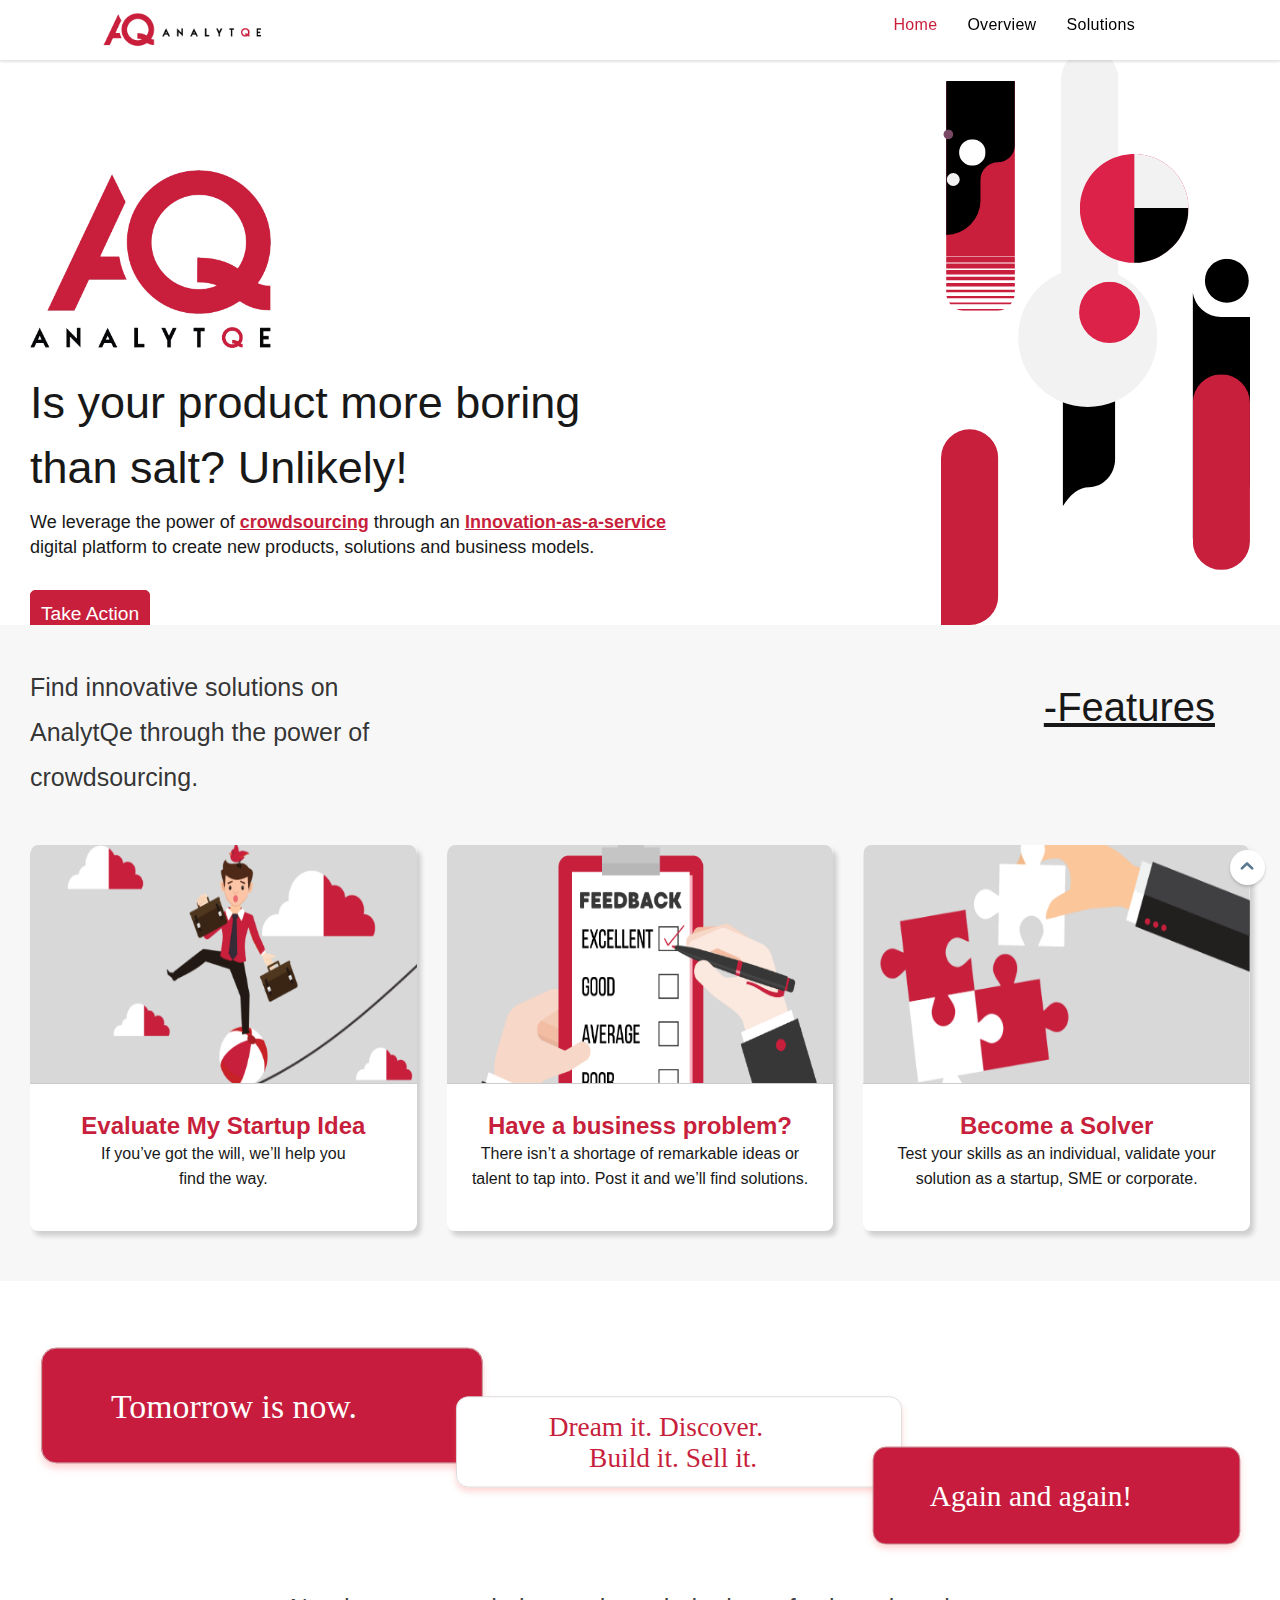
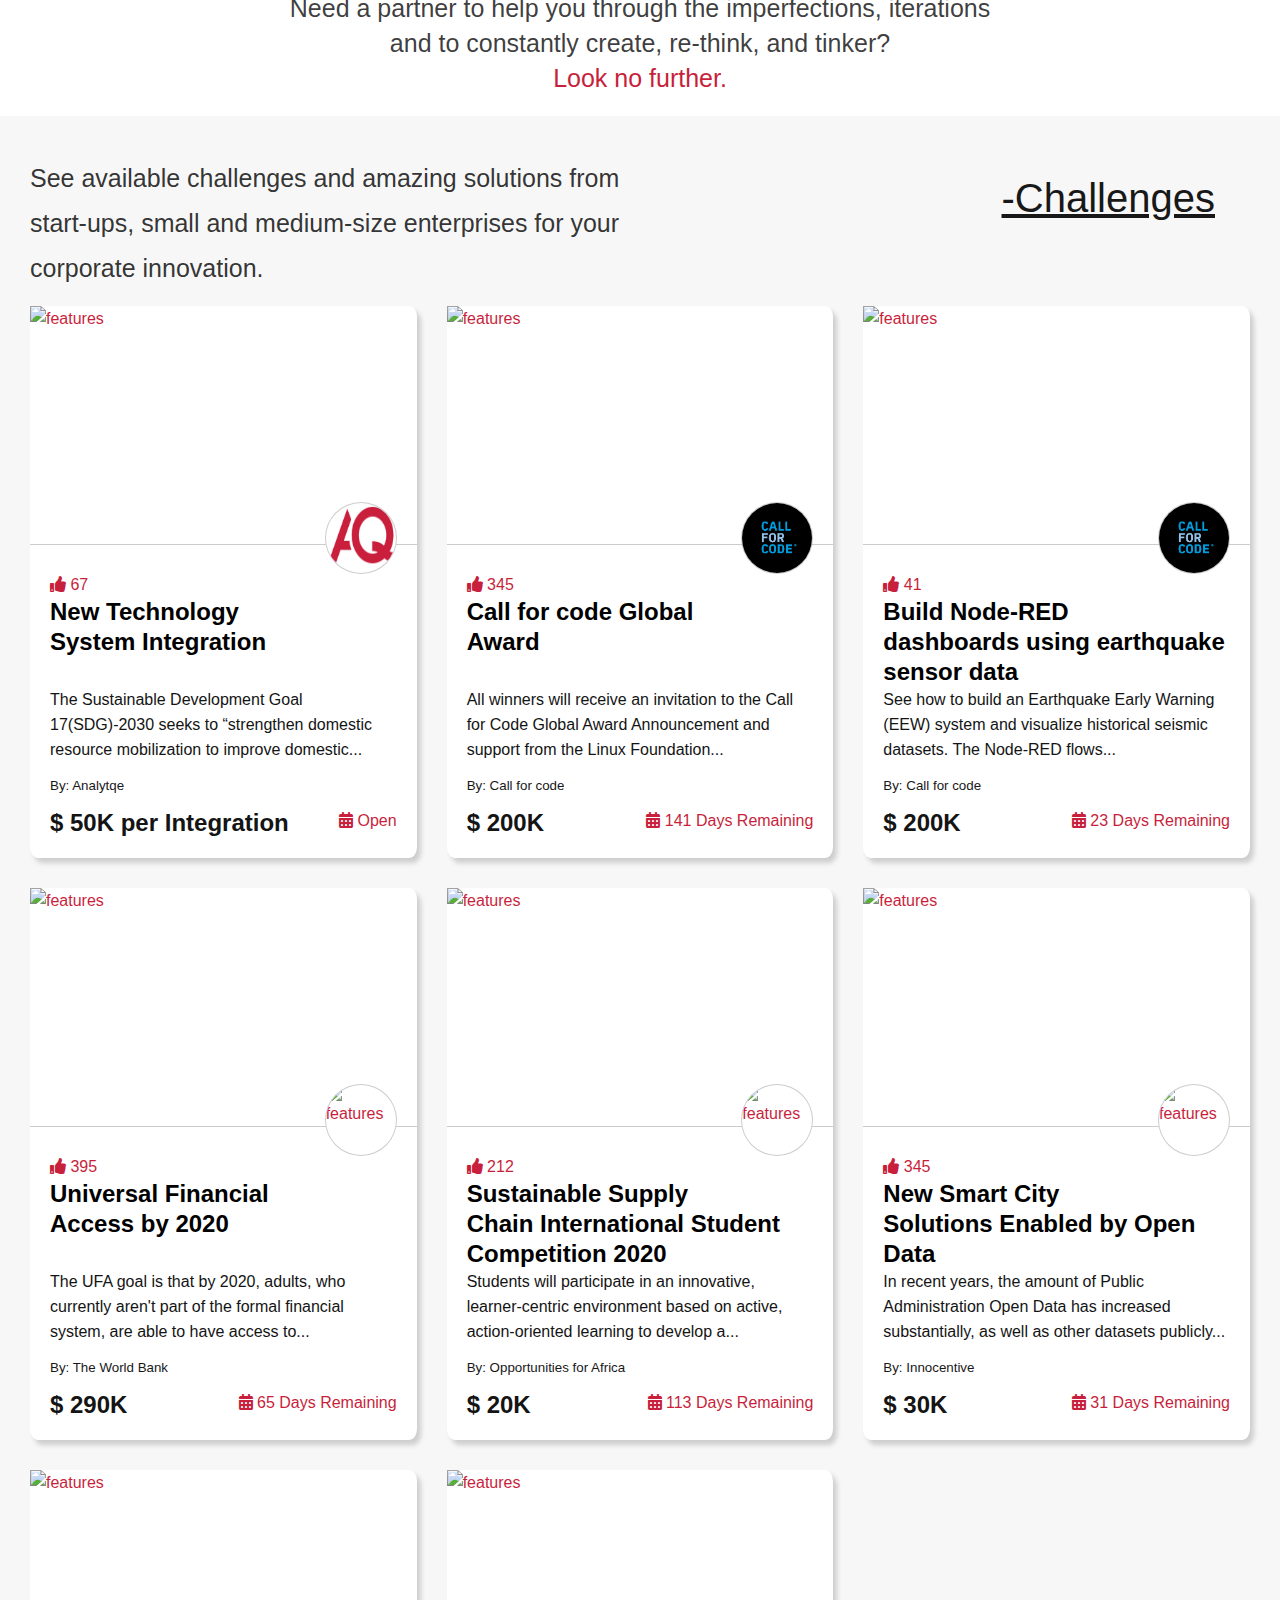
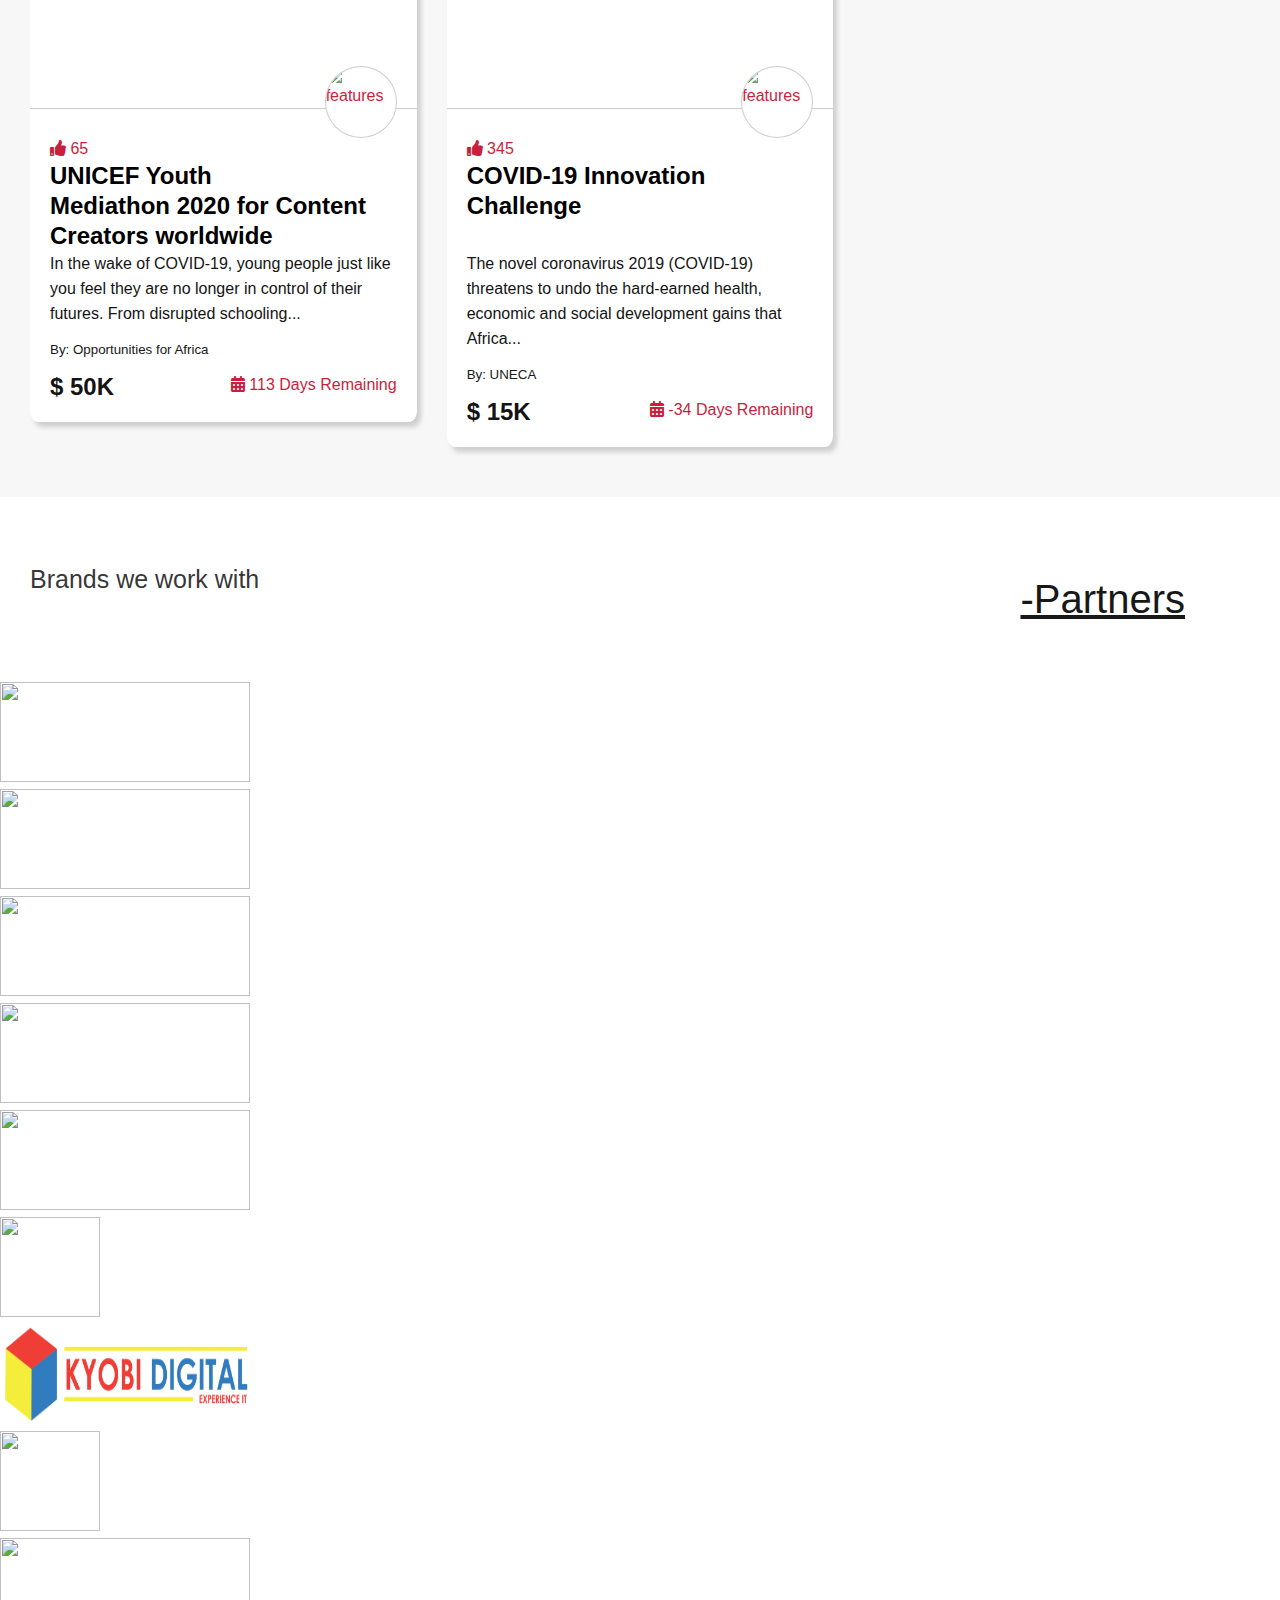
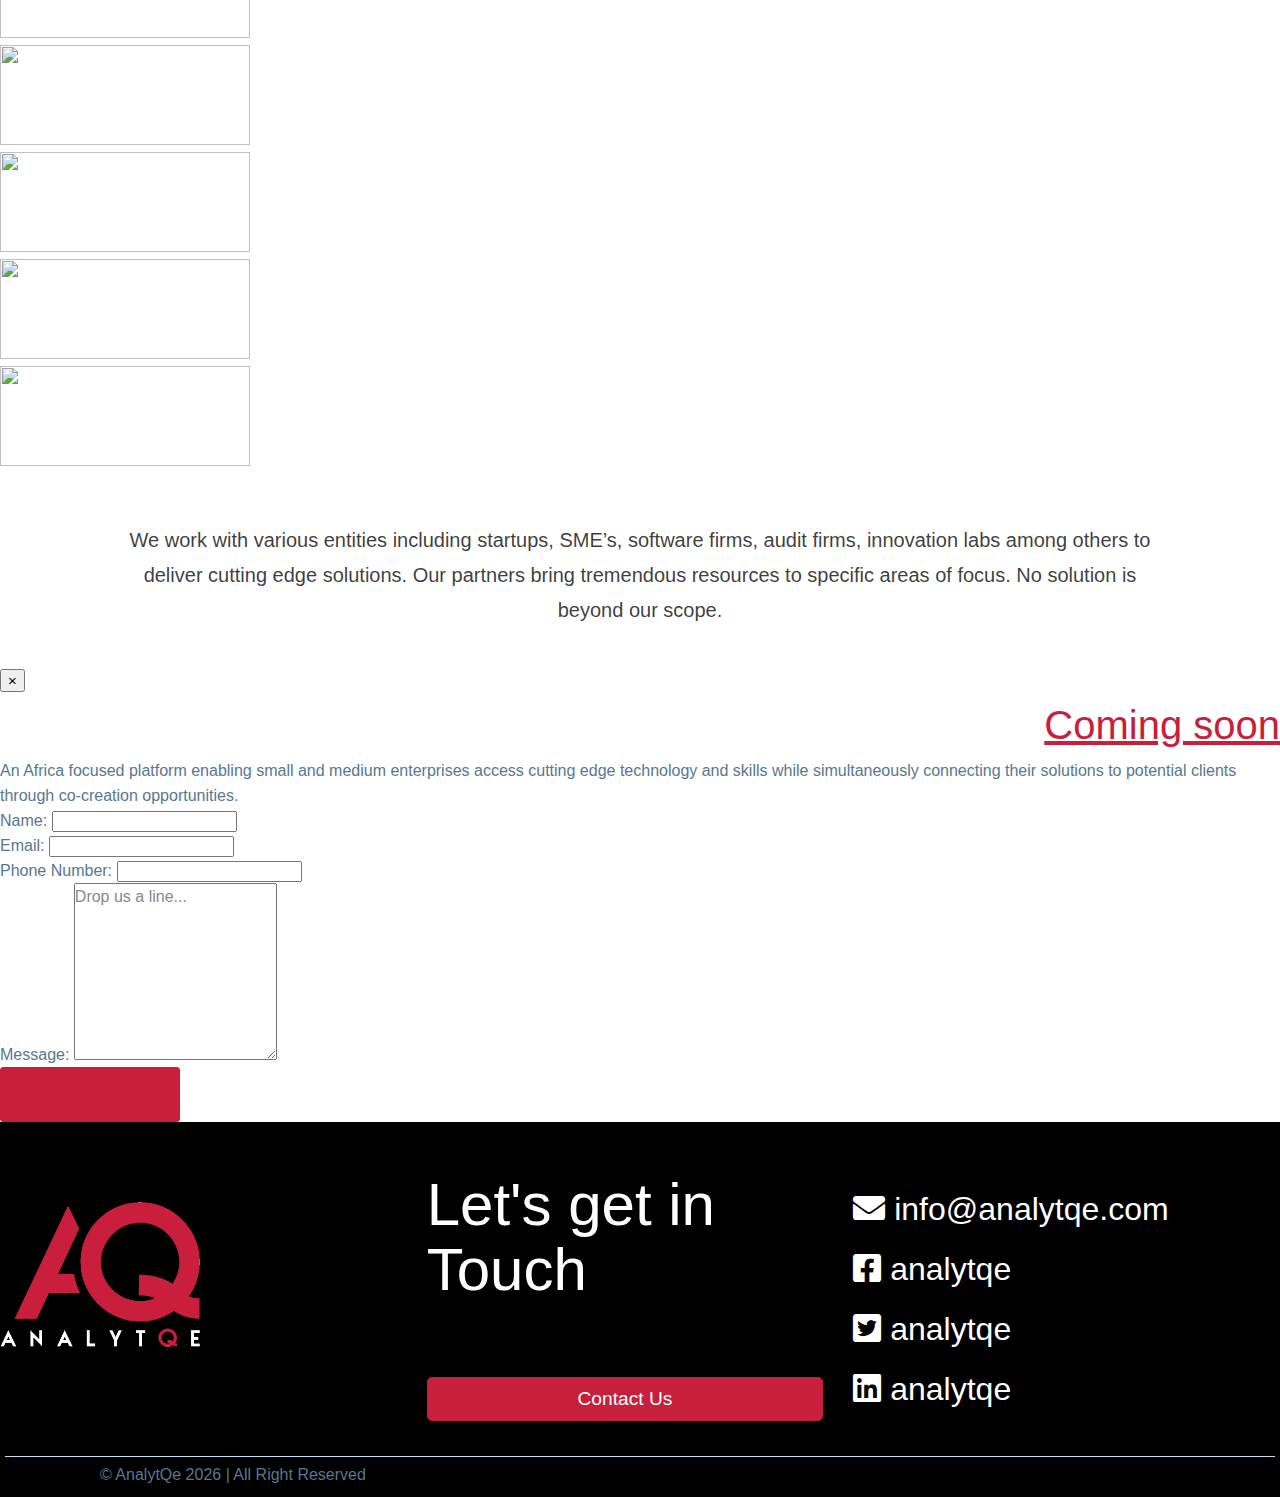
==== index.html @ 6dfc2f5f "1st fix" ====
﻿<!DOCTYPE html>
<html lang="en">


<head>
    <meta charset="utf-8">
    <meta http-equiv="X-UA-Compatible" content="IE=edge">
    <meta name="viewport" content="width=device-width, initial-scale=1">
    <meta name="description" content="Rush is a platform designed to enable you to build or enhance your business by automating tasks." />
    <meta name="keywords" content="rush app,field service softwares,free route optimization sofwares,inventory software for small business,field service management software for small business,service management software free download,dispatch software,field service management software for small business,task management software, kelv, mutiso, kelv mutiso, kelv ke"
    />
    <title>Rush Application Builder</title>
    <script src="assets/scripts/jquery.min.js"></script>
    <script src="assets/scripts/main.js"></script>
    <link rel="stylesheet" href="assets/css/bootstrap-grid.css">
    <link rel="stylesheet" href="assets/css/style.css">
    <link rel="stylesheet" href="assets/css/glide.css">
    <link rel="stylesheet" href="assets/css/magnific-popup.css">
    <link rel="stylesheet" href="assets/css/content-box.css">
    <link rel="stylesheet" href="assets/css/contact-form.css">
    <link rel="stylesheet" href="assets/css/media-box.css">
    <!-- <link href="assets/WebFont/font-css/LineIcons.css" rel="stylesheet"> -->
    <link rel="stylesheet" href="assets/css/all.min.css">
    <link rel="stylesheet" href="assets/css/animated.css">
    <link rel="stylesheet" href="skin.css">
    <link rel="stylesheet" href="assets/css/style2.css">

    <link rel="apple-touch-icon" sizes="180x180" href="assets/favicons/apple-touch-icon.png">
    <link rel="icon" type="image/png" sizes="32x32" href="assets/favicons/favicon-32x32.png">
    <link rel="icon" type="image/png" sizes="16x16" href="assets/favicons/favicon-16x16.png">
    <link rel="manifest" href="assets/favicons/site.webmanifest">
    <link rel="mask-icon" href="assets/favicons/safari-pinned-tab.svg" color="#381556">
    <link rel="shortcut icon" href="assets/favicons/favicon.ico">
    <meta name="msapplication-TileColor" content="#da532c">
    <meta name="msapplication-config" content="assets/favicons/browserconfig.xml">
    <meta name="theme-color" content="#ffffff">
</head>

<body>
    <!-- <div id="preloader"></div> -->


    <nav class="menu-classic menu-fixed menu-one-page align-right light " data-menu-anima="fade-bottom" data-scroll-detect="true" style="background-color: white;">
        <div class="container">
            <div class="menu-brand">
                <a href="index.html">
                    <img class="logo-default" src="assets/img/analytqe-wide.png" alt="logo" height="40" />
                </a>
            </div>
            <i class="menu-btn "></i>
            <div class="menu-cnt" style="font-size: 15px; right:0!important;">
                <ul>
                    <li class="active">
                        <a href="index.html">Home</a>
                    </li>
                    <li>
                        <a href="overview.html">Overview</a>
                    </li>
                    <li>
                        <a href="solutions.html">Solutions</a>
                    </li>
                </ul>

                <div class="clear"></div>
            </div>
        </div>
    </nav>

    <main>

        <!-- ************************************ HOME **************************** -->
        <section class=" section-full-width light sect1">
            <div class="container" style="padding-top: 40px!important;">
                <div class="upl row">

                    <div class="col-md-8 top-left" style="float: left; text-align: left;">
                        <img class="img-top" src="assets/img/logo_trans.png">

                        <p class="head">Is your product more boring <br> than salt? Unlikely!</p>

                        <div class="desc23" style="padding-top: 10px;">
                            <p>We leverage the power of <strong style="text-decoration: underline; color: #C71F3C;">crowdsourcing</strong> through an <strong style="text-decoration: underline; color: #C71F3C;">Innovation-as-a-service</strong> <br> digital
                                platform to create new products, solutions and business models.</p>
                        </div>

                        <a class="btn btn-xs btn-circle " data-toggle="modal" data-target="#myModal" style="margin-top: 30px; color: white; background-color: #C71F3C; border-radius: 5px; font-size: larger; padding: 10px;">Take Action</a>

                    </div>
                    <div class="col-md-4 top-right hidden-sm">
                        <img class="img-top-right" src="assets/img/Group 2.svg">
                    </div>
                </div>
            </div>
        </section>

        <!-- ************************************ FEATURES **************************** -->
        <section class=" section-full-width light  align-center " style="background-color: #f7f7f7!important; padding-top: 20px;">
            <div class="container" style="padding-top: 20px!important;">
                <div class="row">

                    <p class=" desc2345 col-md-4" style="font-weight: 300!important;">Find innovative solutions on AnalytQe through the power of crowdsourcing.</p>
                    <p class=" titlehd col-md-8 hidden-sm" style="padding-right: 50px;">-Features</p>
                </div>
                <div class="row">
                    <div class="col-md-4">
                        <a data-toggle="modal" data-target="#myModal">
                            <div class="red card" style=" max-width: 100%;">
                                <img class="card-img-top" src="assets/img/pic1_rp.png" alt="features">
                                <div class="card-body">
                                    <h5 class="card-title" style="font-weight: bold!important;">Evaluate My Startup Idea</h5>
                                    <p class="card-text">If you’ve got the will, we’ll help you <br> find the way.</p>
                                </div>
                            </div>
                        </a>
                    </div>

                    <div class="col-md-4">
                        <a data-toggle="modal" data-target="#myModal">
                            <div class="red card" style=" max-width: 100%;">
                                <img class="card-img-top" src="assets/img/pic2.png" alt="features">
                                <div class="card-body">
                                    <h5 class="card-title" style="font-weight: bold!important;">Have a business problem?</h5>
                                    <p class="card-text">There isn’t a shortage of remarkable ideas or talent to tap into. Post it and we’ll find solutions.</p>
                                </div>
                            </div>
                        </a>
                    </div>

                    <div class="col-md-4">
                        <a href="http://eepurl.com/hc9kxn" target="_blank">
                            <div class="red card" style=" max-width: 100%;">
                                <img class="card-img-top" src="assets/img/pic3.png" alt="features">
                                <div class="card-body">
                                    <h5 class="card-title" style="font-weight: bold!important;">Become a Solver</h5>
                                    <p class="card-text">Test your skills as an individual, validate your solution as a startup, SME or corporate.</p>
                                </div>
                            </div>
                        </a>
                    </div>
                </div>

            </div>
        </section>

        <!-- ************************************ BREAK **************************** -->

        <section class=" section-full-width light sect1" style="padding-top: 40px;">
            <div class="container">
                <div class="row">
                    <div class="img-break-top col-md-4 " style="float: left; text-align: left; ">
                        <img class="img-break" style="width: 120%; " src="assets/img/tomorrow.svg">
                    </div>
                    <div class="img-break-top col-md-4" style="float: center; text-align: center; top: 50px;">
                        <img class="img-break" style="width: 120%;" src="assets/img/dream.svg">
                    </div>
                    <div class="img-break-top col-md-4" style="float: right; text-align: right; top: 100px;">
                        <img class="img-break" style="width: 100%;" src="assets/img/again.svg">
                    </div>
                </div>
                <br>
                <div class=" text-center look" style="width: 100%; text-align: center; padding-top: 50px;">
                    <p class=" text-center" style=" text-align: center; padding-left: 20%!important; padding-right: 20%!important; font-size: 25px; line-height: 35px; color: rgba(0, 0, 0, 0.767);">Need a partner to help you through the imperfections, iterations and to constantly create, re-think, and tinker? <br> <span> <a data-toggle="modal" data-target="#myModal" style="color: #C71F3C;">Look no further.</a> </span></p>
                </div>
            </div>
        </section>

        <!-- ************************************ CHALLENGES **************************** -->
        <section class=" section-full-width light" style="background-color: #f7f7f7!important; padding-top: 20px;">
            <div class="container" style="padding-top: 20px!important;">
                <div class="row">

                    <p class=" desc2345 col-md-6" style="font-weight: 300!important;">See available challenges and amazing solutions from start-ups, small and medium-size enterprises for your corporate innovation.</p>
                    <p class=" titlehd col-md-6 hidden-sm" style="padding-right: 50px;">-Challenges</p>
                </div>
                <div class="row">
                    <div class="col-md-4">
                        <a href="active_challenge.html" target="_blank">
                            <div class="card" style=" max-width: 100%; padding-bottom: 0px;">

                                <img class="card-img-top" src="https://upload.wikimedia.org/wikipedia/commons/a/a7/Sustainable_Development_Goals.svg" alt="features">
                                <img class=" circle " style="    height: 72px;
                                float: right;
                                top: -50px;
                                position: relative;
                                margin-right: 20px; border-radius: 50%;" src="assets/img/brand.png" alt="features">


                                <div class="card-body">
                                    <div>
                                        <p class="reactions"><i class="fas fa-thumbs-up"></i> 67</p>
                                    </div>
                                    <h5 class="black card-title" style="font-weight: bold!important; color: black; text-decoration: none; margin-top: 0px!important;">New Technology System Integration</h5>
                                    <p class="card-text" style="color: #141414;">The Sustainable Development Goal 17(SDG)-2030 seeks to “strengthen domestic resource mobilization to improve domestic...</p>
                                    <p class="card-text" style="min-height: auto; padding-bottom: 10px;"><small class="text-muted">By: Analytqe</small></p>
                                    <div class="card-footer" style="display: inline-block; width: 100%;">

                                        <span class="card-title text-left" style="color: #141414; text-decoration: none;">$ 50K per Integration</span>

                                        <p class="reactions text-right" style="float: right!important; text-align: right;"><i class="fas fa-calendar-alt"></i> Open</p>
                                    </div>
                                </div>
                            </div>
                        </a>
                    </div>

                    <div class="col-md-4">
                        <a href="https://callforcode.org/challenge/" target="_blank">
                            <div class="card" style=" max-width: 100%; padding-bottom: 0px;">

                                <img class="card-img-top" src="https://3kda485d4m0mmprok50zsd5m-wpengine.netdna-ssl.com/wp-content/uploads/2020/07/dev_collaboration.jpg" alt="features">
                                <img class=" circle " style="    height: 72px;
                                float: right;
                                top: -50px;
                                position: relative;
                                margin-right: 20px; border-radius: 50%;" src="[data-uri]"
                                    alt="features">


                                <div class="card-body">
                                    <div class="reactions" style="color: #C71F3C; display: inline-block; margin-bottom: 0px!important; ">
                                        <p class="reactions"><i class="fas fa-thumbs-up"></i> 345</p>
                                    </div>
                                    <h5 class="black card-title" style="font-weight: bold!important; color: black; text-decoration: none; margin-top: 0px!important;">Call for code Global Award</h5>
                                    <p class="card-text" style="color: #141414;">All winners will receive an invitation to the Call for Code Global Award Announcement and support from the Linux Foundation...</p>
                                    <p class="card-text" style="min-height: auto; padding-bottom: 10px;"><small class="text-muted">By: Call for code</small></p>
                                    <div class="card-footer" style="display: inline-block; width: 100%;">

                                        <span class="card-title text-left" style="color: #141414; text-decoration: none;">$ 200K</span>

                                        <p class="reactions text-right" style="float: right!important; text-align: right;"><i class="fas fa-calendar-alt"></i> 141 Days Remaining</p>
                                    </div>
                                </div>
                            </div>
                        </a>
                    </div>

                    <div class="col-md-4">
                        <a href="https://developer.ibm.com/events/call-for-code-live-build-node-red-dashboards-using-earthquake-sensor-data/" target="_blank">
                            <div class="card" style=" max-width: 100%; padding-bottom: 0px;">

                                <img class="card-img-top" src="https://1.dam.s81c.com/m/6e652a22b9e6ba2e/original/ibm-skills-gateway-444x320.jpg" alt="features">
                                <img class=" circle " style="    height: 72px;
                                float: right;
                                top: -50px;
                                position: relative;
                                margin-right: 20px; border-radius: 50%;" src="[data-uri]"
                                    alt="features">


                                <div class="card-body">
                                    <div class="reactions" style="color: #C71F3C; display: inline-block; margin-bottom: 0px!important; ">
                                        <p class="reactions"><i class="fas fa-thumbs-up"></i> 41</p>
                                    </div>
                                    <h5 class="black card-title" style="font-weight: bold!important; color: black; text-decoration: none; margin-top: 0px!important;">Build Node-RED dashboards using earthquake sensor data</h5>
                                    <p class="card-text" style="color: #141414;">See how to build an Earthquake Early Warning (EEW) system and visualize historical seismic datasets. The Node-RED flows...</p>
                                    <p class="card-text" style="min-height: auto; padding-bottom: 10px;"><small class="text-muted">By: Call for code</small></p>
                                    <div class="card-footer" style="display: inline-block; width: 100%;">

                                        <span class="card-title text-left" style="color: #141414; text-decoration: none;">$ 200K</span>

                                        <p class="reactions text-right" style="float: right!important; text-align: right;"><i class="fas fa-calendar-alt"></i> 23 Days Remaining</p>
                                    </div>
                                </div>
                            </div>
                        </a>
                    </div>

                    <div class="col-md-4">
                        <a href="https://www.worldbank.org/en/topic/financialinclusion/brief/achieving-universal-financial-access-by-2020" target="_blank">
                            <div class="card" style=" max-width: 100%; padding-bottom: 0px;">

                                <img class="card-img-top" src="https://www.worldbank.org/content/dam/photos/780x439/2015/dec-10/finance-infographic-keyframe-Getting2UFA-March2016.jpg" alt="features">
                                <img class=" circle " style="    height: 72px;
                                float: right;
                                top: -50px;
                                position: relative;
                                margin-right: 20px; border-radius: 50%;" src="https://artwork.captivate.fm/58d19a1d-27d2-4e36-a2c0-5c7760e3342f/avatars-000149424631-inbnog-original.png" alt="features">


                                <div class="card-body">
                                    <div class="reactions" style="color: #C71F3C; display: inline-block; margin-bottom: 0px!important; ">
                                        <p class="reactions"><i class="fas fa-thumbs-up"></i> 395</p>
                                    </div>
                                    <h5 class="black card-title" style="font-weight: bold!important; color: black; text-decoration: none; margin-top: 0px!important;">Universal Financial Access by 2020</h5>
                                    <p class="card-text" style="color: #141414;">The UFA goal is that by 2020, adults, who currently aren't part of the formal financial system, are able to have access to...</p>
                                    <p class="card-text" style="min-height: auto; padding-bottom: 10px;"><small class="text-muted">By: The World Bank</small></p>
                                    <div class="card-footer" style="display: inline-block; width: 100%;">

                                        <span class="card-title text-left" style="color: #141414; text-decoration: none;">$ 290K</span>

                                        <p class="reactions text-right" style="float: right!important; text-align: right;"><i class="fas fa-calendar-alt"></i> 65 Days Remaining</p>
                                    </div>
                                </div>
                            </div>
                        </a>
                    </div>

                    <div class="col-md-4">
                        <a href="https://www.opportunitiesforafricans.com/the-food-factory-4-us-sustainable-supply-chain-international-student-competition-2020/" target="_blank">
                            <div class="card" style=" max-width: 100%; padding-bottom: 0px;">

                                <img class="card-img-top" src="https://www.opportunitiesforafricans.com/wp-content/uploads/2020/08/foodfactory-international-student-competition-2021-696x277.jpg" alt="features">
                                <img class=" circle " style="    height: 72px;
                                float: right;
                                top: -50px;
                                position: relative;
                                margin-right: 20px; border-radius: 50%;" src="https://scontent.fnbo7-1.fna.fbcdn.net/v/t1.0-1/cp0/p50x50/80199406_2743822152345869_1240667420176154624_o.jpg?_nc_cat=106&_nc_sid=dbb9e7&_nc_ohc=yBsiW1JhS1sAX_k5_fk&_nc_oc=AQkwT-nMc9YFuiI9-Q47KiZt5cE4Dgf6KKgvOAgpNRGmRGXBLl0QbuwTHIEuqAQM42Q&_nc_ht=scontent.fnbo7-1.fna&oh=3bfebe7619e85676bc685c36be4d1e51&oe=5F825BE8"
                                    alt="features">


                                <div class="card-body">
                                    <div class="reactions" style="color: #C71F3C; display: inline-block; margin-bottom: 0px!important; ">
                                        <p class="reactions"><i class="fas fa-thumbs-up"></i> 212</p>
                                    </div>
                                    <h5 class="black card-title" style="font-weight: bold!important; color: black; text-decoration: none; margin-top: 0px!important;">Sustainable Supply Chain International Student Competition 2020</h5>
                                    <p class="card-text" style="color: #141414;">Students will participate in an innovative, learner-centric environment based on active, action-oriented learning to develop a...</p>
                                    <p class="card-text" style="min-height: auto; padding-bottom: 10px;"><small class="text-muted">By: Opportunities for Africa</small></p>
                                    <div class="card-footer" style="display: inline-block; width: 100%;">

                                        <span class="card-title text-left" style="color: #141414; text-decoration: none;">$ 20K</span>

                                        <p class="reactions text-right" style="float: right!important; text-align: right;"><i class="fas fa-calendar-alt"></i> 113 Days Remaining</p>
                                    </div>
                                </div>
                            </div>
                        </a>
                    </div>

                    <div class="col-md-4">
                        <a href="https://innocentive.wazoku.com/#/challenge/626ac94b7b624ac5b86af3e7652f4df1?scrollTo=scrollDisco&searchIndex=4" target="_blank">
                            <div class="card" style=" max-width: 100%; padding-bottom: 0px;">

                                <img class="card-img-top" src="https://wazoku-clients-us.s3.amazonaws.com/innocentive.wazoku.com/images/91a430d4625849d39885a6ad6d4d3d01.jpg" alt="features">
                                <img class=" circle " style="    height: 72px;
                                float: right;
                                top: -50px;
                                position: relative;
                                margin-right: 20px; border-radius: 50%;" src="https://wearesolverscomsite.files.wordpress.com/2016/12/innocentive_logos.gif" alt="features">


                                <div class="card-body">
                                    <div class="reactions" style="color: #C71F3C; display: inline-block; margin-bottom: 0px!important; ">
                                        <p class="reactions"><i class="fas fa-thumbs-up"></i> 345</p>
                                    </div>
                                    <h5 class="black card-title" style="font-weight: bold!important; color: black; text-decoration: none; margin-top: 0px!important;">New Smart City Solutions Enabled by Open Data </h5>
                                    <p class="card-text" style="color: #141414;">In recent years, the amount of Public Administration Open Data has increased substantially, as well as other datasets publicly...</p>
                                    <p class="card-text" style="min-height: auto; padding-bottom: 10px;"><small class="text-muted">By: Innocentive</small></p>
                                    <div class="card-footer" style="display: inline-block; width: 100%;">

                                        <span class="card-title text-left" style="color: #141414; text-decoration: none;">$ 30K</span>

                                        <p class="reactions text-right" style="float: right!important; text-align: right;"><i class="fas fa-calendar-alt"></i> 31 Days Remaining</p>
                                    </div>
                                </div>
                            </div>
                        </a>
                    </div>

                    <div class="col-md-4">
                        <a href="https://www.opportunitiesforafricans.com/unicef-youth-mediathon-2020/" target="_blank">
                            <div class="card" style=" max-width: 100%; padding-bottom: 0px;">

                                <img class="card-img-top" src="https://www.opportunitiesforafricans.com/wp-content/uploads/2020/08/unicef-youth-mediathon-2020-696x441.jpg" alt="features">
                                <img class=" circle " style="    height: 72px;
                                float: right;
                                top: -50px;
                                position: relative;
                                margin-right: 20px; border-radius: 50%;" src="https://scontent.fnbo7-1.fna.fbcdn.net/v/t1.0-1/cp0/p50x50/80199406_2743822152345869_1240667420176154624_o.jpg?_nc_cat=106&_nc_sid=dbb9e7&_nc_ohc=yBsiW1JhS1sAX_k5_fk&_nc_oc=AQkwT-nMc9YFuiI9-Q47KiZt5cE4Dgf6KKgvOAgpNRGmRGXBLl0QbuwTHIEuqAQM42Q&_nc_ht=scontent.fnbo7-1.fna&oh=3bfebe7619e85676bc685c36be4d1e51&oe=5F825BE8"
                                    alt="features">


                                <div class="card-body">
                                    <div class="reactions" style="color: #C71F3C; display: inline-block; margin-bottom: 0px!important; ">
                                        <p class="reactions"><i class="fas fa-thumbs-up"></i> 65</p>
                                    </div>
                                    <h5 class="black card-title" style="font-weight: bold!important; color: black; text-decoration: none; margin-top: 0px!important;">UNICEF Youth Mediathon 2020 for Content Creators worldwide</h5>
                                    <p class="card-text" style="color: #141414;">In the wake of COVID-1​9, young people just like you feel they are no longer in control of their futures. From disrupted schooling...</p>
                                    <p class="card-text" style="min-height: auto; padding-bottom: 10px;"><small class="text-muted">By: Opportunities for Africa</small></p>
                                    <div class="card-footer" style="display: inline-block; width: 100%;">

                                        <span class="card-title text-left" style="color: #141414; text-decoration: none;">$ 50K</span>

                                        <p class="reactions text-right" style="float: right!important; text-align: right;"><i class="fas fa-calendar-alt"></i> 113 Days Remaining</p>
                                    </div>
                                </div>
                            </div>
                        </a>
                    </div>

                    <div class="col-md-4">
                        <a href="https://www.uneca.org/aiif-covid-19-ic-fr/pages/africa-innovation-and-investment-forum-2020-covid-19-innovation-challenge" target="_blank">
                            <div class="card" style=" max-width: 100%; padding-bottom: 0px;">

                                <img class="card-img-top" src="https://www.uneca.org/sites/default/files/images/Science_Tech/new_banner.jpg" alt="features">
                                <img class=" circle " style="    height: 72px;
                                float: right;
                                top: -50px;
                                position: relative;
                                margin-right: 20px; border-radius: 50%;" src="https://www.unjobnet.org/assets/images/logo/b74e93dded4d40a58bcea0ad9ccfbebf.png" alt="features">


                                <div class="card-body">
                                    <div class="reactions" style="color: #C71F3C; display: inline-block; margin-bottom: 0px!important; ">
                                        <p class="reactions"><i class="fas fa-thumbs-up"></i> 345</p>
                                    </div>
                                    <h5 class="black card-title" style="font-weight: bold!important; color: black; text-decoration: none; margin-top: 0px!important;">COVID-19 Innovation Challenge</h5>
                                    <p class="card-text" style="color: #141414;">The novel coronavirus 2019 (COVID-19) threatens to undo the hard-earned health, economic and social development gains that Africa...</p>
                                    <p class="card-text" style="min-height: auto; padding-bottom: 10px;"><small class="text-muted">By: UNECA</small></p>
                                    <div class="card-footer" style="display: inline-block; width: 100%;">

                                        <span class="card-title text-left" style="color: #141414; text-decoration: none;">$ 15K</span>

                                        <p class="reactions text-right" style="float: right!important; text-align: right;"><i class="fas fa-calendar-alt"></i> -34 Days Remaining</p>
                                    </div>
                                </div>
                            </div>
                        </a>
                    </div>



                </div>

            </div>
        </section>

        <!-- ************************************ PARTNERS **************************** -->
        <section class=" section-full-width light sect1" id="partners" style="padding-top: 40px; padding-bottom: 40px;">
            <div class="row container" style="max-width: 100%!important;">

                <p class=" desc2345 col-md-8" style="font-weight: 300!important;">Brands we work with</p>
                <p class=" titlehd col-md-4 hidden-sm" style="padding-right: 50px;">-Partners</p>
            </div>
            <div class="slider">
                <div class="slide-track">
                    <div class="slide">
                        <a href="https://www.kakbima.com/" target="_blank">
                            <img src="https://legal.kakbima.com/wp-content/themes/kb-legal-theme/images/kakbima_logo_official.png" height="100" width="250" alt="" /> </a>
                    </div>
                    <div class="slide">
                        <a href="https://www.ronalds.co.ke/" target="_blank">
                            <img src="https://ronalds.co.ke/wp-content/uploads/2019/07/ronalds-logo.png" height="100" width="250" alt="" /> </a>
                    </div>
                    <div class="slide">
                        <a href="https://porterlogics.com/" target="_blank">
                            <img src="https://porterlogics.com/logo.png" height="100" width="250" alt="" /> </a>
                    </div>
                    <div class="slide">
                        <a href="https://inscloud.net/" target="_blank">
                            <img src="https://inscloud.net/images/logo.png" height="100" width="250" alt="" /> </a>
                    </div>
                    <div class="slide">
                        <a href="https://acceltree.com/" target="_blank">
                            <img src="https://asia2016.the-digital-insurer.com/wp-content/uploads/2017/01/acceltree_logo_1.png" height="100" width="250" alt="" /> </a>
                    </div>
                    <div class="slide" style="width: 100px;">
                        <a href="https://rimeastafrica.org/" target="_blank">
                            <img src="http://rimeastafrica.org/wp-content/uploads/2019/11/RIMEA-LOGO-FINAL-01.png" height="100" width="100" alt="" /> </a>
                    </div>
                    <div class="slide">
                        <a href="https://kyobidigital.com/" target="_blank">
                            <img src="assets/img/cropped-KYOBI-DIGITAL-logo-01.png" height="100" width="250" alt="" /> </a>
                    </div>
                    <div class="slide" style="width: 100px;">
                        <a href="https://www.bribmac.com/" target="_blank">
                            <img src="https://www.bribmac.com/bribmac_top.png" height="100" width="100" alt="" /> </a>
                    </div>
                    <div class="slide">
                        <a href="https://www.kakbima.com/" target="_blank">
                            <img src="https://legal.kakbima.com/wp-content/themes/kb-legal-theme/images/kakbima_logo_official.png" height="100" width="250" alt="" /> </a>
                    </div>
                    <div class="slide">
                        <a href="https://www.ronalds.co.ke/" target="_blank">
                            <img src="https://ronalds.co.ke/wp-content/uploads/2019/07/ronalds-logo.png" height="100" width="250" alt="" /> </a>
                    </div>
                    <div class="slide">
                        <a href="https://porterlogics.com/" target="_blank">
                            <img src="https://porterlogics.com/logo.png" height="100" width="250" alt="" /> </a>
                    </div>
                    <div class="slide">
                        <a href="https://inscloud.net/" target="_blank">
                            <img src="https://inscloud.net/images/logo.png" height="100" width="250" alt="" /> </a>
                    </div>
                    <div class="slide">
                        <a href="https://acceltree.com/" target="_blank">
                            <img src="https://asia2016.the-digital-insurer.com/wp-content/uploads/2017/01/acceltree_logo_1.png" height="100" width="250" alt="" /> </a>
                    </div>


                </div>
            </div>
            <div class=" text-center look" style="width: 100%; text-align: center; padding-top: 50px;">
                <p class=" text-center" style="font-weight: 400; text-align: center; padding-left: 10%!important; padding-right: 10%!important; font-size: 20px; line-height: 35px; color: rgba(0, 0, 0, 0.767);">We work with various entities including startups, SME’s, software firms, audit firms, innovation labs among others to deliver cutting edge solutions. Our partners bring tremendous resources to specific areas of focus. No solution is beyond
                    our scope.</p>
            </div>
        </section>
        <!-- Modal -->
        <div id="myModal " class="modal fade " role="dialog ">
            <div class="modal-dialog ">
                <!-- Modal content-->
                <div class="modal-content ">
                    <div class="modal-header ">
                        <button type="button " class="close " data-dismiss="modal ">&times;</button>
                        <h4 class="titlehd modal-title text-center " style=" color: #C71F3C; ">
                            Coming soon
                        </h4>

                    </div>
                    <div class="modal-body ">
                        <form role="form " method="post " id="reused_form ">
                            <p> An Africa focused platform enabling small and medium enterprises access cutting edge technology and skills while simultaneously connecting their solutions to potential clients through co-creation opportunities.
                            </p>
                            <div class="form-group ">
                                <label for="name "> Name:</label>
                                <input type="text " class="form-control " id="name " name="name " required maxlength="50 ">
                            </div>
                            <div class="form-group ">
                                <label for="email "> Email:</label>
                                <input type="email " class="form-control " id="email " name="email " required maxlength="50 ">
                            </div>
                            <div class="form-group ">
                                <label for="phone "> Phone Number:</label>
                                <input type="number " class="form-control " id="phone " name="phone " required maxlength="50 ">
                            </div>
                            <div class="form-group ">
                                <label for="name "> Message:</label>
                                <textarea class="form-control " type="textarea " name="message " id="message " placeholder="Drop us a line... " maxlength="6000 " rows="7 "></textarea>
                            </div>
                            <button type="submit " class="btn btn-lg btn-success btn-block " id="btnContactUs ">Send! &rarr;</button>
                        </form>
                        <div id="success_message " style="width:100%; height:100%; display:none; ">
                            <h3>Sent your message successfully!</h3>
                        </div>
                        <div id="error_message " style="width:100%; height:100%; display:none; ">
                            <h3>Error</h3> Sorry there was an error sending your form. </div>
                    </div>
                </div>
            </div>
        </div>

    </main>
    <i class="scroll-top-btn scroll-top show "></i>


    <!--START: FOOTER-->
    <footer class="footer section section-light text-center " id="contact " style="background-color: black; color: white; padding-top: 40px; ">
        <div class="row " style="width: 100%; ">
            <div class="col-md-4 " style="padding-top: 40px; ">
                <img class=" " src="assets/img/white text.png " width=200 ">

            </div>
            <div class="col-md-4 ">
                <p class="head hidden-sm " style="color: white; font-size: 60px; padding-top: 10px; padding-bottom: 20px; ">Let's get in <br> Touch </p>
                <br> <a href="http://eepurl.com/hc9kxn " target="_blank "><button type="button " class="btn btn-xs btn-circle "  style="margin-top: 30px; color: white; background-color: #C71F3C; border-radius: 5px; font-size: larger; padding: 10px;
                    width: 100%; ">Contact Us</button></a>

            </div>
            <div class="col-md-4 " style=" padding-top: 30px; ">
                <p class="cont ">
                    <a href="mailto:info@analytqe.com " style="font-size: 2rem; color: white!important; "><i class="fas fa-envelope "></i> info@analytqe.com</a>
                </p>
                <br>
                <p class="cont ">
                    <a href="# " style="font-size: 2rem; color: white!important; "><i class="fab fa-facebook-square " ></i> analytqe</a>
                </p>
                <br>
                <p class="cont ">
                    <a href="# " style="font-size: 2rem; color: white!important; "><i class="fab fa-twitter-square " ></i> analytqe</a>
                </p>
                <br>
                <p class="cont ">
                    <a href="# " style="font-size: 2rem; color: white!important; "><i class="fab fa-linkedin "></i> analytqe</a>
                </p>
            </div>
        </div>
        <hr style="margin: 5px; ">
        <div class="container " style="padding-top: 0px; padding-bottom: 10px; ">
            <p class="copyright text-center mb-0 ">&copy; AnalytQe
                <script>
                    document.write(new Date().getFullYear())
                </script>
                | All Right Reserved</p>
        </div>
    </footer>
        <!--END: FOOTER-->

        <link rel="stylesheet " href="assets/media/icons/iconsmind/line-icons.min.css ">
        <script src="assets/scripts/parallax.min.js "></script>
        <script src="assets/scripts/glide.min.js "></script>
        <script src="assets/scripts/magnific-popup.min.js "></script>
        <script src="assets/scripts/tab-accordion.js "></script>
        <script src="assets/scripts/imagesloaded.min.js "></script>
        <script src="assets/scripts/contact-form/contact-form.js "></script>
        <script src="assets/scripts/progress.js "></script>
        <script src="media/custom.js "></script>
        <script data-setting="codrop " src="../../themekit.dev/tools/sidebar/sidebar.js "></script>
</body>


</html>
---- assets/css/style.css ----
/*

===================================================================
MAIN DESIGN - STYLE.CSS
===================================================================

Table of contents

 - Global
 - Colors
 - Icons
 - Sections
 - Navigation
 - Headers
 - Typography
 - Components
 - Container
 - Footer
 - Animations
 - Responsive classes

------------------------------------------------------------------- 

# GLOBAL
===================================================================

*/

@font-face {
    font-family: "Icons";
    src: url('../media/icons/icons.eot');
    src: url('../media/icons/iconsd41d.eot?#iefix-rdmvgc') format('embedded-opentype'), url('../media/icons/icons.woff') format('woff'), url('../media/icons/icons.ttf') format('truetype'), url('../media/icons/iconsca27.html?-rdmvgc#icomoon') format('svg');
    font-weight: normal;
    font-style: normal;
}

body,
textarea {
    font-family: 'Roboto', sans-serif;
    font-size: 16px;
    line-height: 25px;
    padding: 0;
    margin: 0;
}

body>#preloader {
    position: fixed;
    top: 0;
    left: 0;
    right: 0;
    bottom: 0;
    background-color: #fff;
    z-index: 99995;
}

#preloader:before {
    content: url(../media/loader.svg);
    position: absolute;
    width: 15px;
    height: 15px;
    top: 50%;
    left: 50%;
    margin-left: -15px;
    margin-top: -15px;
}

body.no-transactions * {
    transition: none !important;
}

a,
li {
    -webkit-tap-highlight-color: transparent
}

h1,
h2,
h3,
h4,
h5,
h6,
p {
    margin: 0;
}

p {
    margin: 0;
}

p+p {
    margin-top: 10px;
}

h1 {
    font-size: 35px;
    line-height: 40px
}

h2 {
    font-size: 25px;
    line-height: 30px
}

h1+p,
h2+p,
h3+p,
h4+p,
h2+h4,
h1+h4,
h2+ul.icon-list,
h3+ul.icon-list,
p+h3,
p+.btn,
p+h4,
h4+.btn,
h4+.btn-text,
h4+input,
h4+select,
h4+textarea,
p+ul.icon-list,
p+.btn-text,
p+table,
p+pre,
p+img,
img+p,
p+.row,
.row+p,
p+.img-box,
p+.media-box,
p+.cnt-box,
p+.icon-links,
p+ul.icon-list,
.container>.row+.row,
.container>div+p,
.container>div+.btn,
.table+.btn,
.table+.btn-text,
h4+div,
h4+ul,
h4+ul.icon-list,
h4+a,
.slimScrollDiv+.btn,
.text-list+.btn,
.text-list+.btn-text,
p+.text-list {
    margin-top: 15px;
}

.row.justify-content-around {
    margin-right: -55px;
    margin-left: -55px;
}

.btn:not(.full-width)+.btn:not(.full-width) {
    margin-left: 15px;
}

.hidden {
    display: none !important;
}

.text-light {
    font-weight: 100 !important;
}

.text-normal {
    font-weight: 400 !important;
}

.text-bold {
    font-weight: 600 !important;
}

.text-black {
    font-weight: 900 !important;
}

.text-uppercase {
    text-transform: uppercase;
}

.clear {
    clear: both;
    width: 100%;
}

.full-width {
    width: 100%;
}

.align-left {
    text-align: left;
}

.align-right {
    text-align: right;
}

.align-center {
    text-align: center;
}

.no-margin {
    margin: 0 !important;
}

.no-padding-y>.container {
    padding-top: 0;
    padding-bottom: 0;
}

.no-padding-x>.container {
    padding-left: 0;
    padding-right: 0;
}

.no-padding-top>.container {
    padding-top: 0;
}

.no-padding-bottom>.container {
    padding-bottom: 0;
}

.no-padding>.container {
    padding: 0;
}

[data-href] {
    cursor: pointer;
}

.scroll-show:not(.showed) {
    display: none !important;
}

.boxed-area,
.hc-cmp-column .hc-cmp-column.boxed-area,
.hc-cmp-column .hc-cmp-column.boxed-area:last-child {
    padding: 30px;
    border-radius: 3px;
}

body.boxed-layout nav,
body.boxed-layout header,
body.boxed-layout main,
body.boxed-layout footer {
    max-width: 1110px;
    margin-left: auto;
    margin-right: auto;
}


/* 

# COLORS
===================================================================

-------------------------------------------------------------------
COLOR 1
-------------------------------------------------------------------

*/

body,
header h2,
 ::placeholder {
    color: #6fa6d7;
}


/*
-------------------------------------------------------------------
COLOR 2
-------------------------------------------------------------------
*/

h1,
h2,
h3,
h4,
h5,
h6,
.btn.btn-border,
.btn-text,
.input-text,
.input-select,
.input-textarea,
.icon-list span,
.icon-list span a,
.social-links a i,
a,
.glide__arrow,
.search-bar input[type=submit],
.menu-cnt .tab-nav>li a,
.menu-cnt>ul>li a {
    color: #C91F3C;
}

.icon-circle li:before,
.icon-circle span:before,
.icon-line li:before,
.icon-line span:before,
.progress-bar>div>div,
.progress-bar>div span,
.breadcrumb li a:after,
.glide__bullets>button {
    background-color: #C91F3C;
}

.btn,
.tab-nav li.active a,
.tab-nav li:hover a,
.icon-links-grid a:hover,
.icon-links-button a {
    background-color: #C91F3C;
    border-color: #C91F3C;
}

.tab-nav li a {
    color: #C91F3C;
    border-color: #C91F3C;
}


/*
-------------------------------------------------------------------
COLOR 3
-------------------------------------------------------------------
*/

.btn-border:hover,
.icon-links a:hover i,
.icon-links-popup:hover>i,
.breadcrumb li:not(:last-child):hover a,
.pagination li:not(.page):hover a,
.search-bar input[type=submit]:hover,
.accordion-list>li:hover>a,
.btn-text:hover,
.menu-inner li:hover>a,
.menu-inner li.active>a,
.menu-inner .dropdown ul>li:hover>a,
.album-title>a:hover,
.glide__arrow:hover,
.mega-menu .icon-list li a:hover,
nav.active .menu-btn,
.menu-transparent .menu-cnt>ul>li:hover>a,
.list-nav a:hover {
    color: #3081c8;
}

.light .dropdown>ul>li:not(:hover)>a {
    color: #3081c8 !important;
}

.btn:not(.btn-border):hover,
.cnt-box-badge .badge,
.cnt-box-blog-side .blog-date,
.cnt-box-blog-top .blog-date,
.dropdown ul:not(.icon-list) li:hover>a,
.menu-cnt>ul>li:hover>a,
.lan-menu>li:hover>a,
.glide__bullets>button:hover,
.glide__bullets>button.glide__bullet--active {
    background-color: #3081c8;
}

.icon-links-button a:hover,
.pagination li.page:hover a,
.pagination li.page.active a {
    background-color: #3081c8;
    border-color: #3081c8;
}

.btn:hover,
.input-text:focus,
.input-select:focus,
.input-textarea:focus,
.search-bar input[type=text]:focus {
    border-color: #3081c8;
}


/*
-------------------------------------------------------------------
COLOR 4
-------------------------------------------------------------------
*/

.input-text,
.input-select,
.input-textarea,
.cnt-pricing-table,
.table,
.table td,
.table th,
.step-item>span,
.pagination li.page a,
.accordion-list>li,
.menu-inner:not(.menu-inner-vertical) .dropdown ul,
.search-bar input[type=text],
.footer-bar,
.menu-cnt.active,
.search-box-menu,
.section-block+.section-base,
.section-map+.section-base {
    border-color: #c3dff7;
}

.step-item:before,
.menu-inner li:before,
.bg-color,
body main>section.bg-color,
.menu-top-logo>.container:before,
body hr:not([class*=space]) {
    background-color: #c3dff7;
}


/*
-------------------------------------------------------------------
COLOR 5
-------------------------------------------------------------------
*/

.cnt-box-testimonials-bubble>p,
.cnt-call,
.comment-list li,
.quote,
.progress-bar>div,
.timeline .panel,
.header-base,
.cnt-box.boxed .caption,
.cnt-box-side-icon.boxed>i,
.cnt-box-top-icon.boxed>i,
.menu-big-box .menu-box,
footer,
main>section.section-base.section-color,
.boxed-area,
.list-tags a {
    background-color: #EAF5FC;
}

.cnt-box-testimonials-bubble>p:after {
    border-color: #EAF5FC;
}


/*
-------------------------------------------------------------------
LIGHT COLOR
-------------------------------------------------------------------
*/

.light .breadcrumb li:not(:last-child) a,
.light .menu-inner li>a,
.light .menu-inner li:hover>a,
footer.light a,
.light .counter .value,
.light .menu-right>ul>li>a,
nav.light .menu-cnt>ul>li>a,
.light .menu-btn:before {
    color: #FFF;
}

.light .breadcrumb li a:after,
.section-image .boxed-area {
    background-color: #FFF;
}

.light .glide__bullets>button,
.light .glide__bullets>button.glide__bullet--active,
.section-color .boxed-area,
.bg-white {
    background-color: #FFF !important;
}

.light .btn-border {
    color: #FFF !important;
    border-color: #FFF !important;
}

.light .btn-text:hover,
.light p a:hover {
    opacity: .7;
}


/* 

# ICONS
===================================================================

*/

[class^="icon-"]:before,
[class*=" icon-"]:before {
    font-family: "Icons";
    font-style: normal;
    font-weight: normal;
    font-variant: normal;
    text-transform: none;
    speak: none;
    text-transform: none;
}

.icon-user:before {
    content: "\6a";
}

.icon-bookmark:before {
    content: "\6c";
}

.icon-share:before {
    content: "\6d";
}

.icon-quote:before {
    content: "\65";
}

.icon-calendar:before {
    content: "\6e";
}

.icon-facebook:before {
    content: "\6b";
}

.icon-twitter:before {
    content: "\6f";
}

.icon-instagram:before {
    content: "\70";
}

.icon-pinterest:before {
    content: "\71";
}

.icon-linkedin:before {
    content: "\72";
}

.icon-youtube:before {
    content: "\73";
}


/*

# SECTIONS
===================================================================

-------------------------------------------------------------------
GLOBAL - SECTION
-------------------------------------------------------------------

*/

main>section {
    margin: 0;
    padding: 0;
    position: relative;
    overflow: hidden;
}

main>section.section-base {
    background-color: #FFF;
}

main>section>.container {
    padding-top: 20px;
    padding-bottom: 20px;
}

.section-video>video,
.section-map>.google-map,
.section-slider>.background-slider,
.section-slider>.background-slider>div {
    position: absolute !important;
    height: 100%;
    width: 100%;
    top: 0;
    left: 0;
    right: 0;
    bottom: 0;
    z-index: 0;
}

section.section-center {
    display: flex;
    align-items: center;
}

.section-full-width>.container {
    max-width: 100%;
    width: 100%;
}

@media (min-width: 994px) {
    .section-full-width-right>.container>.row>.col-lg-6:last-child {
        position: absolute;
        left: 50%;
    }
    .section-full-width-right>.container>.row>.col-lg-8:last-child {
        position: absolute;
        left: 66.666667%;
    }
    .section-full-width-left>.container>.row>.col-lg-6:first-child {
        position: absolute;
        right: 50%;
    }
    .section-full-width-left>.container>.row {
        direction: rtl;
        text-align: left;
    }
    .section-full-width-left>.container>.row>div,
    .section-full-width-right>.container>.row>div {
        direction: ltr;
    }
    main .section-full-width-left>.container,
    main .section-full-width-left>.container {
        position: static;
    }
}


/*
-------------------------------------------------------------------
IMAGE - SECTION
-------------------------------------------------------------------
*/

.section-image {
    background-size: cover;
    background-position: center center;
}

.section-image.bg-top {
    background-position: top;
}

.section-image.bg-bottom {
    background-position: bottom;
}


/*
-------------------------------------------------------------------
MAP - SECTION
-------------------------------------------------------------------
*/

main>.section-map {
    padding-top: 100px;
    padding-bottom: 100px;
}

.section-map>.container {
    position: relative;
    z-index: 5;
    background-color: #FFF;
    padding: 30px;
    border-radius: 3px;
    width: 50%;
    margin: 0 15px;
    left: 50%;
    transform: translateX(calc(-100% - 30px));
}

.section-map-right>.container {
    transform: none;
}

.section-map.section-full-width>.container {
    max-width: 50%;
}

@media (min-width: 1200px) {
    .section-map>.container {
        max-width: 525px;
    }
}


/*
-------------------------------------------------------------------
VIDEO - SECTION
-------------------------------------------------------------------
*/

.section-video>video {
    height: auto;
}

.section-video>.container {
    position: relative;
    z-index: 5;
}


/*
-------------------------------------------------------------------
SLIDER - SECTION
-------------------------------------------------------------------
*/

.section-slider>.background-slider>div {
    opacity: 0;
    transition: all .5s;
    background-size: cover;
    background-position: center center;
}

.section-slider>.background-slider>div.active {
    opacity: 1;
}

.section-slider>.container {
    position: relative;
    z-index: 5;
}

.section-slider[data-slider-parallax] .background-slider {
    position: fixed !important;
    z-index: -1;
    opacity: 0;
    transition: none;
}

.section-slider[data-slider-parallax].active .background-slider {
    opacity: 1;
}


/*
-------------------------------------------------------------------
BLOCK - SECTION
-------------------------------------------------------------------
*/

.section-block>.block-media {
    position: absolute;
    width: calc(50% - 15px);
    height: 100%;
    top: 0;
    right: 0;
    border-top-left-radius: 3px;
    border-bottom-left-radius: 3px;
    overflow: hidden;
}

.section-block-right>.block-media {
    left: 0;
    right: auto;
    border-radius: 0;
    border-top-right-radius: 3px;
    border-bottom-right-radius: 3px;
}

.section-block>.container>.row>.col:first-child:before {
    content: '';
    border: 25px solid #ffffff;
    border-top-color: transparent;
    border-bottom-color: transparent;
    border-right-color: transparent;
    right: -65px;
    left: auto;
    top: 50%;
    margin-top: -25px;
    position: absolute;
    z-index: 1;
}

.section-block-right>.container>.row>.col:first-child:before {
    right: auto;
    left: -65px;
    transform: rotate(180deg);
}

.section-block>.block-media .image {
    height: 100%;
    width: 100%;
    background-size: cover;
    background-position: center center;
}

.section-block>.block-media video {
    width: 100%;
}

.section-block-right>.container>.row {
    flex-direction: row-reverse;
}

.section-block>.container>.row>.col:last-child {
    text-align: center;
    display: flex;
    align-items: center;
    justify-content: center;
    transform: translateX(30px);
}

.section-block-right>.container>.row>.col:last-child {
    transform: translateX(-30px);
}

.section-block-full>.block-media {
    width: 100%;
}

.section-block-full>.container>.row>.col {
    max-width: calc(50% - 30px);
}

.section-block-full>.container>.row>.col:first-child {
    background: #FFF;
    padding: 60px;
    margin: 0 15px;
    border-radius: 3px;
}

.section-block-full>.container>.row>.col:first-child:before {
    right: -49px;
}

.section-block-full.section-block-right>.container>.row>.col:first-child:before {
    right: auto;
    left: -49px;
}


/*

# NAVIGATION
===================================================================

-------------------------------------------------------------------
GLOBAL
-------------------------------------------------------------------

*/

body>nav {
    z-index: 995;
    position: relative;
    background-color: #FFF;
}

body>nav>.container {
    height: 100%;
    min-height: 50px;
}

.dropdown ul li a {
    background-color: #FFF;
}

.dropdown ul li:hover>a,
nav:not(.menu-transparent) .menu-cnt>ul>li:hover>a {
    color: #FFF;
}

.logo-retina {
    display: none !important;
}

@media (min-resolution: 192dpi) and (min-width: 994px),
(-webkit-min-device-pixel-ratio: 2) and (min-width: 994px) {
    .logo-retina:not(.hidden):not(.scroll-show),
    .logo-retina.scroll-show.showed {
        display: block !important;
    }
    .logo-default {
        display: none !important;
    }
}

body>nav .menu-brand {
    float: left;
    height: 50px;
    display: flex;
    align-items: center;
    justify-content: center;
    /* padding: 10px 0; */
    z-index: 9999;
    position: relative;
}

body>nav .menu-brand>a {
    height: 100%;
}

body>nav .menu-brand img {
    max-height: 100%;
    display: block;
}

.menu-btn {
    display: none;
    width: 30px;
    height: 30px;
    font-style: normal;
    position: absolute;
    right: 15px;
    top: 50%;
    transform: translateY(-50%);
    font-size: 30px;
    line-height: 30px;
}

.menu-btn:before {
    content: "\64";
    font-family: "Icons";
    position: absolute;
    left: 0;
    text-transform: none;
}

.menu-right {
    float: right;
    height: 50px;
    display: flex;
    align-items: center;
    margin: 0 -15px;
}

.menu-cnt {
    position: relative;
}

.menu-cnt>ul,
.menu-inner>ul {
    float: left;
    list-style: none;
    padding: 0;
    margin: 0;
    display: flex;
    margin-left: 30px;
}

.menu-cnt>ul>li>a,
.dropdown>ul>li>a,
.dropdown-submenu>ul>li>a {
    height: 50px;
    line-height: 50px;
    padding: 0 15px;
    font-size: 13px;
    display: block;
}

.menu-cnt ul>li>a {
    text-decoration: none;
    transition: all .5s, height 0s, line-height 0s;
}

.menu-cnt>ul>li a {
    font-weight: 500;
    text-decoration: none;
    text-align: left;
}

.menu-right>* {
    margin: 0 15px;
}

.search-box-menu>input[type=text] {
    display: none;
    position: absolute;
    box-sizing: border-box;
    left: 0;
    top: calc(100% + 10px);
    width: 100% !important;
    max-width: 1125px;
    padding: 5px 15px;
    margin: auto;
    border: none;
    height: 50px;
    z-index: 9;
    outline: none;
    border-radius: 3px;
    box-shadow: 0 5px 5px rgba(0, 0, 0, 0.06);
    background-color: white;
    transition: all .5s;
}

body>nav .search-box-menu.active>input {
    display: block;
}

.search-box-menu>i {
    font-size: 19px;
    height: 50px;
    line-height: 50px;
    cursor: pointer;
    width: 50px;
    display: block;
    text-align: center;
}

.search-box-menu>i:before {
    font-family: "Icons";
    content: "\61";
    font-style: normal;
    text-transform: none;
}

.search-box-menu.active>i:before {
    content: "\63";
}

.search-box-menu>input[type=submit] {
    display: none;
    position: absolute;
    z-index: 9;
    right: 0;
    height: 40px;
    top: calc(100% + 15px);
    background: #FFF;
    border: none;
    padding: 0 15px;
    cursor: pointer;
}

.search-bar {
    position: relative;
}

.search-bar input[type=text] {
    line-height: 25px;
    border-radius: 3px;
    border-width: 1px;
    border-style: solid;
    outline: none;
    padding: 0 5px;
    transition: all .5s;
}

.search-bar input[type=submit] {
    position: absolute;
    top: 50%;
    transform: translateY(-50%);
    right: 5px;
    background: none;
    border: none;
    outline: none;
    cursor: pointer;
}

nav.light h5,
.light .shop-menu .shop-cart .cart-item .cart-content,
.light .shop-menu p,
.light .shop-menu .btn,
.light .lan-menu ul li a {
    color: #4C4C4C;
}

body>nav .icon-links a i {
    font-size: 16px;
    transform: translateX(-50%) translateY(-50%);
}

.menu-cnt li>a {
    position: relative;
}


/*
-------------------------------------------------------------------
MINI MENU SECTION - NAVIGATION MENU
-------------------------------------------------------------------
*/

.menu-mini {
    height: 35px;
    border-bottom: 1px solid rgba(128, 128, 128, 0.21);
    background: #fff;
}

.menu-mini>.container>ul {
    list-style: none;
    float: left;
    padding: 0;
    margin: 9px 0 0 0;
}

.menu-mini>.container>ul>li {
    float: left;
    padding-right: 20px;
    padding-left: 25px;
    font-size: 13px;
    line-height: 16px;
    position: relative;
}

.menu-mini>.container>ul>li i {
    margin-right: 5px;
    font-size: 16px;
    position: absolute;
    left: 0px;
}

.menu-mini li>a {
    text-decoration: none;
}

.menu-mini .menu-right {
    align-items: center;
    height: 35px;
    padding: 0;
}

.menu-mini .icon-links i,
.menu-mini .icon-links i:hover {
    font-size: 14px;
    border-radius: 0;
    width: 35px;
    padding: 0;
}

.menu-mini .lan-menu {
    position: relative;
    z-index: 999;
}

.menu-mini .lan-menu li.dropdown>a {
    height: 35px;
    line-height: 35px;
    padding-top: 0;
    padding-bottom: 0;
}

.menu-wide .container,
.menu-wide .search-box-menu>input {
    max-width: 100%;
}


/*
-------------------------------------------------------------------
DROPDOWN - NAVIGATION MENU
-------------------------------------------------------------------
*/

.dropdown ul:not(.icon-list) {
    position: absolute;
    display: none;
}

.dropdown li {
    cursor: pointer;
}

.dropdown>a {
    position: relative;
}

.dropdown>ul,
.dropdown-submenu>ul {
    box-shadow: 0px 6px 5px rgba(0, 0, 0, 0.17);
    list-style: none;
    padding: 0;
    margin: 0;
    border: none;
    min-width: 200px;
}

.dropdown:hover>ul,
.dropdown:hover .mega-menu,
.dropdown-submenu:hover>ul {
    display: block;
    z-index: 4;
}

.dropdown-submenu {
    position: relative;
}

.dropdown-submenu>a {
    position: relative;
    z-index: 3;
}

.dropdown-submenu>a:after,
.menu-side .dropdown>a:after,
.mega-dropdown>a:after,
.menu-inner .dropdown>a:after,
.menu-cnt>ul>li.dropdown>a:after {
    font-family: "Icons";
    content: "\67";
    position: absolute;
    top: 50%;
    transform: translateY(-50%) rotate(90deg);
    width: 20px;
    height: 20px;
    line-height: 20px;
    text-align: center;
    right: 10px;
    transition: transform .5s;
    text-transform: none;
    opacity: .7;
}

.dropdown-submenu:not(.menu-side-collapse)>a:after,
.menu-side:not(.menu-side-collapse) li>a:after,
.menu-side:not(.menu-side-collapse) .menu-cnt>ul>li.dropdown>a:after {
    transform: translateY(-50%) rotate(0deg);
    transition: none;
}

.dropdown.active>a:after,
.mega-dropdown.active>a:after {
    transform: translateY(-50%) rotate(90deg) matrix(-1, 0, 0, 1, 0, 0);
}

.dropdown:hover>a:after,
.menu-cnt li:hover>a:after {
    opacity: 1;
}

.dropdown-submenu ul {
    top: 0;
    left: 100%;
    z-index: 1;
}

.menu-cnt>ul>li.dropdown>a,
.menu-cnt>ul>li.mega-dropdown>a {
    padding-right: 40px;
}

.menu-side .menu-cnt>ul>li.dropdown>a,
.menu-side .menu-cnt>ul>li.mega-dropdown>a {
    padding-right: 15px;
}

.dropdown .divider {
    height: 1px;
    background: #eaeaea;
}


/*
-------------------------------------------------------------------
MEGA MENU - NAVIGATION MENU
-------------------------------------------------------------------
*/

.mega-dropdown:hover .mega-menu,
.mega-menu .tab-box>.panel.active {
    display: flex;
    overflow: hidden;
    z-index: 2;
}

.mega-menu .tab-box>.panel {
    margin: 30px 5px;
}

.mega-menu .tab-nav {
    margin: 15px;
}

.mega-dropdown .mega-menu {
    left: 0;
    width: 100%;
}

.mega-menu .col {
    padding: 0 10px;
    font-size: 13px;
}

.mega-menu {
    position: absolute;
    min-width: 250px;
    padding: 25px 5px;
    box-shadow: 0px 6px 5px rgba(0, 0, 0, 0.17);
    background-color: #FFF;
    background-size: cover;
    display: none;
}

.mega-menu a {
    color: #636363;
    padding-left: 5px;
    display: block;
    white-space: nowrap;
}

.mega-menu .no-icons a {
    padding-left: 0;
}

.mega-menu.bg-menu {
    min-width: 400px;
}

.mega-menu h5 {
    margin-top: 5px;
    margin-bottom: 10px;
    min-height: 15px;
    font-size: 15px;
    text-align: left;
}

.mega-menu .icon-list+h5 {
    margin-top: 30px;
}

.mega-menu .no-icons {
    margin-left: 1px;
}

.mega-menu .col>h5:first-child {
    margin-top: 0;
}

.mega-menu .tab-box {
    width: calc(100% + 10px);
    margin: -25px -5px;
}


/*
-------------------------------------------------------------------
MENU RIGHT POSITION - NAVIGATION MENU
-------------------------------------------------------------------
*/

nav.align-right .menu-cnt {
    display: flex;
    justify-content: flex-end;
}

nav.align-right .menu-cnt {
    float: none;
}

nav.align-right .menu-cnt .clear {
    display: none;
}


/*
-------------------------------------------------------------------
INNER MENU - NAVIGATION MENU
-------------------------------------------------------------------
*/

.menu-inner>ul {
    float: none;
    margin-left: 0;
}

.menu-inner:not(.menu-inner-vertical)>ul>li:not(:last-child) {
    margin-right: 20px;
}

.menu-inner li>a {
    height: 50px;
    line-height: 50px;
    display: block;
    position: relative;
    text-decoration: none;
    border-radius: 3px;
    cursor: pointer;
    transition: all .5s;
}

.menu-inner li.dropdown>a {
    padding-right: 35px;
}

.menu-inner .dropdown ul>li>a {
    font-size: 15px;
}

.menu-inner .dropdown ul>li:hover>a {
    background: none;
}

.menu-inner li {
    position: relative;
    transition: all .5s;
}

.menu-inner li:before {
    content: "";
    position: absolute;
    width: 0%;
    height: 1px;
    transition: all .5s;
    bottom: 0;
    left: 0;
}

.menu-inner li:hover:before,
.menu-inner li.active:before {
    width: 100%;
}

.menu-inner li>a>i {
    margin-right: 15px;
}

.menu-inner-vertical>ul {
    display: block;
}

.menu-inner-vertical li.dropdown>ul {
    position: static;
    box-shadow: none;
}

.menu-inner-vertical .dropdown:hover>ul {
    display: none
}

.menu-inner-vertical .dropdown.active>ul {
    display: block
}

.menu-inner.ms-minimal li:hover a,
.menu-inner.ms-minimal li.active>a {
    background: none;
}

.menu-inner>div {
    display: none;
    position: relative;
    padding: 10px 0;
}

.menu-inner>div>i {
    right: 0;
}

.menu-inner.nav-right {
    justify-content: flex-end;
    display: flex;
}

.menu-inner.nav-center {
    justify-content: center;
    display: flex;
}

.menu-inner:not(.menu-inner-vertical) .dropdown>a:after {
    right: 0;
}

.menu-inner:not(.menu-inner-vertical) .dropdown ul {
    box-shadow: none;
    border-style: solid;
    border-width: 1px;
    border-radius: 3px;
    margin-top: -1px;
}

.menu-inner:not(.menu-inner-vertical) .dropdown li:last-child:before {
    bottom: -1px;
}

.menu-inner-image li img {
    position: absolute;
    height: 50px;
    max-height: 50px;
    max-width: 50px;
    border-radius: 3px;
    left: -65px;
}

.menu-inner-image li {
    padding-left: 65px;
    margin-bottom: 15px;
}

.menu-inner-image li a {
    line-height: 30px;
}

.menu-inner-image li a span {
    display: block;
    line-height: 15px;
    font-size: 12px;
}

.menu-inner-image li:last-child {
    margin-bottom: 0;
}


/*
-------------------------------------------------------------------
MENU TRANSPARENT - NAVIGATION MENU
-------------------------------------------------------------------
*/

body>nav.menu-transparent,
.menu-transparent .form-control,
.menu-transparent .btn,
.menu-transparent .menu-cnt>ul>li:hover>a,
.menu-transparent .lan-menu>li>a,
.menu-transparent .btn:hover,
.menu-big-box.menu-transparent .menu-box,
.menu-transparent .menu-mini,
.menu-transparent .lan-menu>li:hover>a {
    background: none;
}


/*
-------------------------------------------------------------------
MENU FIXED - NAVIGATION MENU
-------------------------------------------------------------------
*/

nav.menu-fixed {
    position: fixed;
    right: 0;
    left: 0;
    top: 0;
}

.menu-fixed:not(.menu-transparent)+header,
.menu-fixed:not(.menu-transparent)+main {
    margin-top: 50px;
}

.menu-fixed.menu-top-logo:not(.menu-transparent)+header,
.menu-fixed.menu-top-logo:not(.menu-transparent)+main {
    margin-top: 150px;
}


/*
-------------------------------------------------------------------
LANGUAGE MENU - NAVIGATION MENU
-------------------------------------------------------------------
*/

.lan-menu {
    list-style: none;
    padding-left: 0;
    position: relative;
}

.lan-menu li a,
.lan-menu .dropdown>ul>li>a {
    padding-left: 40px;
    color: #444;
    text-decoration: none;
    line-height: 50px;
    font-size: 13px;
    display: block;
    transition: all .5s;
}

nav:not(.menu-transparent) .lan-menu>li:hover>a,
nav:not(.menu-transparent) .menu-mini .lan-menu>li:hover>a,
.lan-menu .dropdown>ul>li:hover>a {
    color: #FFF;
}

.lan-menu li.dropdown>a {
    padding-right: 15px;
}

.lan-menu li.dropdown>a:after {
    right: 15px;
}

.lan-menu .dropdown>ul>li>a,
.lan-menu .dropdown>ul {
    min-width: 100%;
    max-width: 100%;
    box-sizing: border-box;
}

.lan-menu li a img {
    position: absolute;
    left: 15px;
    top: 50%;
    margin-top: -6px;
    border-radius: 3px;
}


/*
-------------------------------------------------------------------
SHOP MENU - NAVIGATION MENU
-------------------------------------------------------------------
*/

.shop-menu-cnt {
    position: relative;
}

.shop-menu-cnt>i {
    font-size: 23px;
    height: 50px;
    line-height: 50px;
    cursor: pointer;
    width: 50px;
    display: block;
    text-align: center;
}

.shop-menu-cnt>i:before {
    font-family: "Icons";
    content: "\69";
    font-style: normal;
}

.shop-menu-cnt:hover .shop-menu {
    display: block;
    visibility: visible;
    opacity: 1;
}

.shop-menu-cnt .shop-menu {
    z-index: 90;
    position: absolute;
    top: 100%;
    left: 50%;
    margin-left: -160px;
    width: 320px;
    text-align: center;
    background-color: #fff;
    transition: all .4s ease;
    box-shadow: 0px 6px 5px rgba(0, 0, 0, 0.17);
    overflow: hidden;
    display: none;
}

.shop-cart li {
    cursor: pointer;
}

.shop-cart li img {
    width: 65px;
    height: 40px;
    margin: 0;
    border-radius: 3px;
    float: left;
}

.shop-cart .cart-item .cart-content {
    padding-left: 100px;
    text-align: left;
    font-size: 13px;
    line-height: 21px;
}

.shop-menu-cnt .cart-total {
    display: block;
    text-align: left;
    padding: 8px 16px;
    margin: 0;
    overflow: hidden;
    font-size: 14px;
    line-height: 18px;
}

.shop-cart {
    list-style: none;
    padding: 15px 0;
    margin: 0;
}

.shop-cart .cart-item {
    height: 50px;
    padding: 0 15px;
    transition: all .3s;
}

.shop-cart .cart-item:hover {
    background: none;
    padding-left: 20px;
}

.cart-item h5 {
    margin-bottom: 0;
    font-size: 14px;
}

.shop-menu .cart-buttons {
    text-align: left;
    padding: 15px;
    margin: 0;
    line-height: 20px;
}

.shop-menu .cart-buttons a {
    text-decoration: none;
    margin-right: 10px;
}

.shop-menu-cnt .cart-count {
    background-color: #292929;
    top: 50%;
    margin-top: -4px;
    right: 3px;
    width: 18px;
    height: 18px;
    display: block;
    position: absolute;
    z-index: 95;
    font-size: 11px;
    line-height: 19px;
    font-style: normal;
    text-align: center;
    border-radius: 50%;
    color: #fff;
    font-weight: 600;
}

.shop-menu-empty .shop-menu,
.wc-backward {
    display: none !important;
}


/*
-------------------------------------------------------------------
BIG BOX - NAVIGATION MENU
-------------------------------------------------------------------
*/

.menu-big-box {
    padding-bottom: 40px;
}

.menu-big-box .menu-box {
    position: absolute;
    height: 80px;
    width: calc(100% - 60px);
    z-index: 1;
    display: flex;
    align-items: center;
    justify-content: center;
    padding: 15px;
    border-radius: 3px;
}

.menu-big-box .menu-box>.row {
    width: calc(100% + 15px);
}

.menu-big-box .menu-cnt>ul,
.menu-big-box .menu-right>ul {
    z-index: 2;
    position: relative;
}

.menu-big-box>.container {
    position: relative;
}


/*
-------------------------------------------------------------------
SUBTITLE - NAVIGATION MENU
-------------------------------------------------------------------
*/

.menu-subtitle .menu-cnt li a span {
    display: block;
    height: 23px;
    position: absolute;
    bottom: 24px;
    font-size: 11px;
    color: #bbbbbb;
}

.menu-subtitle .menu-cnt>ul>li>a,
.menu-subtitle .menu-cnt .menu-right {
    height: 70px;
}

.menu-subtitle .menu-cnt>ul>li>a {
    position: relative;
}

.menu-subtitle .shop-menu-cnt>i,
.menu-subtitle .search-box-menu>i,
.menu-subtitle .menu-brand,
.menu-subtitle .lan-menu>li>a {
    height: 70px;
    line-height: 70px;
}


/*
-------------------------------------------------------------------
MIDDLE AND TOP LOGO - NAVIGATION MENU
-------------------------------------------------------------------
*/

@media (min-width: 992px) {
    .menu-top-logo {
        padding-top: 100px;
    }
    .menu-top-logo>.container {
        padding-left: 30px;
        padding-right: 30px;
    }
    .menu-top-logo>.container>.menu-brand,
    .menu-top-logo .menu-right {
        position: absolute;
        top: 50%;
        transform: translateY(calc(-50% - 25px));
        right: 50%;
        width: 570px;
        float: none;
        padding-left: 30px;
        padding-right: 30px;
        justify-content: flex-start;
    }
    .menu-top-logo .menu-right {
        left: 50%;
        right: auto;
        justify-content: flex-end;
        margin: 0;
    }
    .menu-top-logo .menu-right>*:last-child {
        margin-right: 0;
    }
    .menu-top-logo .menu-cnt {
        position: static;
    }
    .menu-top-logo .menu-cnt>ul {
        margin: 0;
        position: relative;
        width: 100%;
    }
    .menu-top-logo>.container:before {
        content: "";
        position: absolute;
        height: 1px;
        width: 100%;
        left: 0;
    }
    .menu-top-logo .menu-mini {
        position: absolute;
        top: 0;
        width: 100%;
    }
    .menu-top-logo .menu-mini .menu-right {
        transform: translateY(-50%);
    }
    .menu-top-logo>.menu-mini+.container>.menu-brand,
    .menu-top-logo>.menu-mini+.container .menu-right {
        transform: translateY(calc(-50% - 8px));
    }
    .menu-top-logo.menu-wide>.container>.menu-brand {
        left: 0;
        right: auto;
    }
    .menu-top-logo.menu-wide .menu-right {
        left: auto;
        right: 0;
    }
}

@media (max-width: 1125px) and (min-width: 992px) {
    .menu-top-logo>.container>.menu-brand,
    .menu-top-logo .menu-right {
        width: 480px;
    }
}


/*
-------------------------------------------------------------------
ICON - NAVIGATION MENU
-------------------------------------------------------------------
*/

.menu-icon .menu-cnt>ul>li>a>i {
    position: absolute;
    top: 50%;
    left: 13px;
    transform: translateY(-50%);
    font-size: 24px;
    cursor: pointer;
}

.menu-icon .menu-cnt>ul>li>a {
    padding-left: 55px;
    position: relative;
}

.menu-icon-top.menu-fixed.scroll-menu .menu-cnt>ul>li>a>i {
    display: none;
}

@media (min-width: 993px) {
    .menu-icon-top .menu-cnt>ul>li>a>i {
        top: 15px;
        left: 50%;
        transform: translateY(0) translateX(-50%);
    }
    .menu-icon-top .menu-cnt>ul>li>a {
        padding-top: 35px;
        padding-left: 15px;
        padding-right: 15px;
    }
    .menu-icon-top .menu-cnt>ul>li>a:after {
        display: none;
    }
    .menu-icon-top .shop-menu-cnt>i,
    .menu-icon-top .search-box-menu>i,
    .menu-icon-top .menu-cnt>.dropdown>ul>li>a,
    .menu-icon-top .dropdown-submenu>ul>li>a,
    .menu-icon-top .menu-cnt .menu-right,
    .menu-icon-top .menu-brand,
    .menu-icon-top .lan-menu>li>a,
    .menu-icon-top .menu-cnt>ul>li>a {
        height: 80px;
        line-height: 80px;
    }
    .menu-icon.menu-icon-top .menu-cnt>ul>li>a {
        line-height: 50px;
    }
    .menu-icon-top .menu-brand {
        padding-top: 15px;
        padding-bottom: 15px;
    }
}


/*
-------------------------------------------------------------------
SIDE - NAVIGATION MENU
-------------------------------------------------------------------
*/

@media (min-width: 992px) {
    .menu-side-cnt,
    .menu-side-cnt #fullpage-main,
    .menu-side-cnt .footer-parallax,
    .menu-side-cnt>.menu-fixed:not(.menu-wide) {
        padding-left: 250px;
    }
    .menu-side {
        width: 250px;
        height: 100%;
        position: fixed;
        top: 0;
        left: 0;
        z-index: 99995;
        background-color: #FFFFFF;
        border-right: 1px solid #e7e7e7;
        box-shadow: 1px 0 2px rgba(0, 0, 0, 0.05);
    }
    .menu-side .menu-brand {
        width: 100%;
        padding: 15px;
        height: 90px;
        float: none;
    }
    .menu-side .menu-cnt>ul {
        float: none;
        display: block;
        margin: 0;
    }
    .menu-side .menu-cnt>ul>li {
        float: none;
        position: relative;
        margin: 0;
    }
    .menu-side .mega-menu,
    .menu-side .dropdown>ul,
    .menu-side .dropdown-submenu>ul {
        left: 100%;
        top: 0;
        width: auto;
    }
    .menu-side-collapse {
        display: flex;
        flex-direction: column;
        justify-content: space-between;
    }
    .menu-side-collapse .menu-cnt {
        height: 100%;
    }
    .menu-side-collapse .menu-cnt>ul {
        float: none;
        display: block;
        margin: 0;
    }
    .menu-side-collapse .menu-cnt>ul>li {
        float: none;
        position: relative;
        margin: 0;
    }
    .menu-side-collapse .mega-menu,
    .menu-side-collapse .dropdown>ul,
    .menu-side-collapse .dropdown-submenu>ul {
        left: 0;
        top: 100%;
        width: 100%;
        position: relative;
        box-shadow: none;
    }
    .menu-side-collapse .bottom-area {
        position: static;
    }
    .menu-side-collapse li.active>ul,
    .menu-side-collapse .active .mega-menu,
    .menu-side-collapse .mega-menu .tab-box>.panel.active,
    .menu-side-collapse .mega-menu .tab-box .nav-tabs,
    .menu-side-collapse .active .dropdown-submenu ul {
        display: block;
    }
    .menu-side-collapse li:not(.active):not(.dropdown-submenu):hover>ul,
    .menu-side-collapse li:not(.active):hover .mega-menu {
        display: none;
    }
    .menu-side-collapse .mega-menu {
        padding: 25px 0;
    }
    .menu-side .mega-menu .col {
        padding: 0 15px;
        font-size: 13px;
    }
    .menu-side .mega-menu .icon-list li a:hover {
        background: none;
    }
    .menu-side:not(.menu-side-collapse) .dropdown>ul,
    .menu-side:not(.menu-side-collapse) .dropdown-submenu>ul {
        box-shadow: 4px 5px 5px rgba(0, 0, 0, 0.17);
        border-left: 1px solid #eaeaea;
    }
    .menu-side .slimScrollRail {
        visibility: hidden;
    }
    .menu-side-collapse .active .dropdown-submenu>a:after {
        transform: translateY(-50%) rotate(90deg);
    }
    .menu-side-collapse .mega-menu .tab-nav {
        display: block;
    }
    .menu-side-collapse .mega-menu .tab-nav li a {
        margin: 10px 0;
    }
}

.menu-side-collapse .col+.col>h5:first-child {
    margin-top: 30px;
}

.menu-side .bottom-area {
    position: absolute;
    bottom: 20px;
    padding: 20px 15px;
    width: 100%;
    text-align: center;
}

.menu-side-collapse .bottom-area {
    position: static;
}

.menu-side .bottom-area .lan-menu {
    display: flex;
    justify-content: center;
    padding: 15px 0;
}

.menu-side .bottom-area .lan-menu a {
    margin: 0 5px;
}

.menu-side .bottom-area .icon-links {
    margin: 10px 0;
}

.menu-side .bottom-area p {
    font-size: 12px;
}


/*

# HEADERS
===================================================================

-------------------------------------------------------------------
GLOBAL
-------------------------------------------------------------------

*/

.title {
    position: relative;
    margin-bottom: 50px;
}

.title>p {
    margin-top: 15px;
}

.row>div>.title:last-child {
    margin-bottom: 0;
}

body>header {
    position: relative;
    display: flex;
    align-items: center;
    height: 350px;
    overflow: hidden;
}

body>header>.container {
    position: relative;
    z-index: 5;
}

body>header h1 {
    font-size: 30px;
    font-weight: 600;
    margin: 0;
}

body>header h2 {
    margin: 20px 0 0 0;
    font-size: 18px;
    font-weight: 400;
}

body>header.align-center h2 {
    margin: 20px auto 0 auto;
}

.breadcrumb {
    list-style: none;
    display: flex;
    margin: 40px 0 0 0;
    padding: 0;
}

.breadcrumb li {
    list-style: none;
}

.breadcrumb li a {
    display: block;
    text-decoration: none;
    padding-right: 15px;
    margin-right: 15px;
    font-size: 14px;
    position: relative;
}

.breadcrumb li a:after {
    content: "";
    position: absolute;
    width: 1px;
    height: 11px;
    margin-top: -5px;
    opacity: .6;
    top: 50%;
    right: 0;
    transform: rotate(25deg);
}

.breadcrumb li:last-child a {
    font-weight: 600;
    cursor: default;
    padding-right: 0;
    margin-right: 0;
}

.breadcrumb li:last-child a:after {
    display: none;
}

body>header.align-right .breadcrumb {
    left: 15px;
    right: auto;
    justify-content: flex-end;
}

body>header.align-center .breadcrumb {
    position: static;
    justify-content: center;
    margin-top: 20px;
}

.breadcrumb.align-center {
    justify-content: center;
}

.breadcrumb.align-right {
    justify-content: flex-end;
}

body>nav.menu-transparent+header {
    margin-top: 0 !important;
}


/*
-------------------------------------------------------------------
IMAGE - HEADER
-------------------------------------------------------------------
*/

.header-image,
.header-base {
    background-position: center center;
    background-size: cover;
}


/*
-------------------------------------------------------------------
SLIDER - HEADER
-------------------------------------------------------------------
*/

.header-slider>.background-slider>div {
    position: absolute;
    height: 100%;
    width: 100%;
    top: 0;
    left: 0;
    right: 0;
    bottom: 0;
    z-index: 0;
}

.header-slider>.background-slider>div {
    opacity: 0;
    background-size: cover;
    background-position: center center;
    transition: all .5s;
}

.header-slider>.background-slider>div.active {
    opacity: 1;
}


/*
-------------------------------------------------------------------
VIDEO - HEADER
-------------------------------------------------------------------
*/

.header-video>video {
    position: absolute;
    top: 0;
    left: 0;
    right: 0;
    bottom: 0;
    width: 100%;
    z-index: 0;
}


/*
-------------------------------------------------------------------
BASE - HEADER
-------------------------------------------------------------------
*/

.header-base {
    height: 200px;
}

.header-base .breadcrumb {
    position: absolute;
    right: 15px;
    top: 0;
    margin-top: 0;
}


/*

# TYPOGRAPHY
===================================================================
 
-------------------------------------------------------------------
SPACE
-------------------------------------------------------------------

*/

hr.space,
hr.space-xs,
hr.space-sm,
hr.space-md,
hr.space-lg {
    border: none;
    clear: both;
    margin: 0;
}

hr.space-xs {
    height: 15px;
}

hr.space-sm {
    height: 30px;
}

hr.space {
    height: 60px;
}

hr.space-md {
    height: 75px;
}

hr.space-lg {
    height: 100px;
}

span.space,
span.space-xs,
span.space-sm,
span.space-md,
span.space-lg {
    display: inline-block;
}

span.space-xs {
    width: 15px;
}

span.space-sm {
    width: 30px;
}

span.space {
    width: 60px;
}

span.space-md {
    width: 75px;
}

span.space-lg {
    width: 100px;
}


/*
-------------------------------------------------------------------
TEXT
-------------------------------------------------------------------
*/

.text-xs {
    font-size: 12px !important;
    line-height: 18px;
}

.text-sm {
    font-size: 16px !important;
    line-height: 22px;
}

.text-md {
    font-size: 25px !important;
    line-height: 35px;
}

.text-lg {
    font-size: 50px !important;
    line-height: 70px;
}


/*
-------------------------------------------------------------------
SEPARATOR
-------------------------------------------------------------------
*/

hr:not([class*=space]) {
    height: 1px;
    border: none;
    background: #dadada;
    margin: 30px 0;
}


/*
-------------------------------------------------------------------
QUOTE
-------------------------------------------------------------------
*/

.quote {
    position: relative;
    padding: 30px 30px 30px 105px;
    margin: 0;
    border-radius: 3px;
}

.quote>p {
    margin: 0;
}

.quote.quote-double {
    padding: 30px 105px 30px 105px;
}

.quote:before,
.quote.quote-double:after {
    content: "\65";
    font-family: "Icons";
    position: absolute;
    left: 30px;
    width: 50px;
    height: 50px;
    font-size: 45px;
    line-height: 55px;
    opacity: .2;
    text-transform: none;
}

.quote.quote-double:after {
    content: "\66";
    left: auto;
    right: 30px;
    bottom: 30px;
}

.quote .quote-author {
    display: block;
    margin-top: 15px;
    font-weight: 600;
}

.quote-author:empty {
    display: none;
}


/*

# COMPONENTS
===================================================================
 
-------------------------------------------------------------------
BUTTONS - COMPONENT
-------------------------------------------------------------------

*/

.btn {
    color: #fff;
    border-radius: 3px;
    display: inline-block;
    text-decoration: none;
    border-style: solid;
    border-width: 1px;
    position: relative;
    cursor: pointer;
    outline: none;
    text-align: center;
    transition: all .5s;
}

.btn-xs {
    padding: 7px 20px;
    font-size: 13px;
}

.btn-sm {
    padding: 10px 30px;
    font-size: 15px;
}

.btn-lg {
    padding: 15px 50px;
    font-size: 20px;
}

.btn-border,
body .btn-border {
    background: none;
}

.btn-circle {
    border-radius: 100px;
}

.btn-text {
    position: relative;
    display: inline-block;
    text-decoration: none;
    cursor: pointer;
    background: none;
    border: none;
    outline: none;
    transition: all .5s;
}

.btn-text.btn-icon i {
    position: static;
    margin-right: 10px;
}

.btn-icon.btn-xs:not(.btn-anima),
.btn-icon.btn-xs.btn-anima:hover {
    padding-left: 40px;
}

.btn-icon.btn-sm:not(.btn-anima),
.btn-icon.btn-sm.btn-anima:hover {
    /* padding-left: 55px; */
}

.btn-icon.btn-lg:not(.btn-anima),
.btn-icon.btn-lg.btn-anima:hover {
    padding-left: 85px;
}

.btn-icon i {
    position: absolute;
    left: 30px;
    top: 50%;
    transform: translateY(-50%);
}

.btn-icon.btn-lg:not(.btn-anima) i {
    left: 50px;
}

.btn-anima {
    overflow: hidden;
}

.btn-anima i {
    left: -50px;
    transition: all .5s;
}

.btn-icon.btn-xs.btn-anima:hover i,
.btn-icon.btn-xs:not(.btn-anima) i {
    left: 20px;
}

.btn-icon.btn-sm.btn-anima:hover i {
    left: 30px;
}

.btn-icon.btn-lg.btn-anima:hover i,
.btn-icon.btn-lg.btn-xs:not(.btn-anima) i {
    left: 50px;
}

.btn+.btn {
    margin-top: 15px;
}

.btn-video {
    position: relative;
    display: block;
    padding-top: 60px;
    text-decoration: none;
}

.btn-video:before {
    content: "";
    position: absolute;
    width: 80px;
    height: 80px;
    border-radius: 50%;
    top: -14px;
    left: 50%;
    transform: translateX(-50%);
    margin-left: -43px;
    background: #FFF;
    z-index: 1;
}

.btn-video:after {
    content: "\62";
    font-family: "Icons";
    position: absolute;
    width: 50px;
    height: 50px;
    font-size: 45px;
    line-height: 55px;
    top: 0;
    left: 50%;
    margin-left: -24px;
    animation-iteration-count: infinite;
    z-index: 1;
    text-transform: none;
}

.img-box.btn-video {
    padding-top: 0;
}

.img-box.btn-video:before {
    top: 50%;
    margin-top: -43px;
    margin-left: -45px;
    height: 80px;
    border-radius: 50%;
    left: 50%;
    background: rgb(255, 255, 255);
}

.img-box.btn-video:after {
    top: 50%;
    margin-top: -30px;
}


/*
-------------------------------------------------------------------
INPUTS - COMPONENT
-------------------------------------------------------------------
*/

.input-text,
.input-select,
.input-textarea {
    border-radius: 3px;
    border-style: solid;
    border-width: 1px;
    outline: none;
    width: 100%;
    padding: 10px;
    font-size: 14px;
    background: rgb(255, 255, 255);
}

.input-text-btn {
    display: flex;
}

.input-text-btn .input-text {
    border-top-right-radius: 0;
    border-bottom-right-radius: 0;
    border-right: none;
    margin: 0;
}

.input-text-btn .btn {
    border-top-left-radius: 0;
    border-bottom-left-radius: 0;
    padding-left: 10px;
    padding-right: 10px;
    margin: 0;
}


/*
-------------------------------------------------------------------
TEXT LIST - COMPONENT
-------------------------------------------------------------------
*/

.text-list,
.text-list li {
    list-style: none;
    position: relative;
    padding: 0;
    margin: 0;
}

.text-list li {
    transition: all .5s;
}

.text-list-base li,
.text-list-image li,
.text-list-side li {
    margin-bottom: 30px;
}

.text-list-base li:last-child,
.text-list-image li:last-child,
.text-list-side li:last-child {
    margin-bottom: 0;
}

.text-list-base li>h3,
.text-list-image .content>h3,
.text-list-side h3 {
    margin: 0;
    font-size: 19px;
}

.text-list-base li>p,
.text-list-image .content>p {
    margin: 5px 0 0 0;
}

.text-list-base li>div,
.text-list-image .content>div {
    position: absolute;
    right: 0;
    top: 0;
}

.text-list-image li {
    display: flex;
    align-items: center;
    justify-content: space-between;
}

.text-list-image li .content {
    position: relative;
    width: 100%;
    padding-left: 30px;
}

.text-list-image li>img {
    position: relative;
    left: 0;
    width: 90px;
    height: 90px;
    border-radius: 50%;
}

.text-list-side li {
    display: flex;
    justify-content: space-between;
}

.text-list-side li h3 {
    min-width: 150px;
}

.text-list-side p {
    margin: 0 30px;
}

.text-list-bold li,
.text-list-line li {
    display: flex;
    margin-bottom: 5px;
}

.text-list-bold p span,
.text-list-line p span {
    padding-left: 15px;
}

.text-list-bold li p {
    margin: 0 0 0 15px;
}

.text-list-line li b {
    margin-right: 5px;
    white-space: nowrap;
}

.text-list-line label {
    text-transform: none;
    font-weight: normal;
    font-style: normal;
    display: inline;
}

.text-list-line li p {
    margin: 0 5px;
    white-space: nowrap;
    overflow: visible;
}

.text-list-line li {
    justify-content: space-between;
    height: 26.5px;
}

.text-list-line li hr {
    width: 100%;
    margin-top: 16px;
    border-top: 1px dotted;
    background: none;
    opacity: .8;
}


/*
-------------------------------------------------------------------
ICON LIST - COMPONENT
-------------------------------------------------------------------
*/

.icon-list-horizontal {
    display: flex;
}

.icon-list-horizontal.icon-list li {
    margin-right: 25px;
    margin-bottom: 0;
    padding-left: 25px;
    position: relative;
    white-space: nowrap;
    overflow: hidden;
}

.icon-list p {
    margin: 0;
    display: inline;
}

.icon-list li>i {
    position: absolute;
    left: 0;
    top: 50%;
    transform: translateY(-50%);
}

.icon-list-horizontal.icon-list a {
    text-decoration: none;
}

ul.icon-list {
    list-style: none;
    padding: 0;
    margin: 0;
}

ul.icon-list li {
    position: relative;
    list-style: none;
    padding-left: 30px;
    margin-bottom: 10px;
}

ul.icon-list li:last-child {
    margin-bottom: 0;
}

.icon-list.icon-md li,
.icon-list.icon-md span {
    padding-left: 40px;
    line-height: 35px;
}

.icon-list.icon-md li>i,
.icon-list.icon-md span>i {
    font-size: 23px;
}

.icon-list.icon-lg li,
.icon-list.icon-lg span {
    padding-left: 50px;
    line-height: 40px;
}

.icon-list.icon-lg li>i,
.icon-list.icon-lg span>i {
    font-size: 30px;
}

.icon-list.icon-md.text-xs li {
    line-height: 20px;
}

.icon-list.icon-md.text-xs li>i {
    font-size: 15px;
}

.icon-circle li>i,
.icon-line li>i,
.icon-decimal li>i {
    display: none;
}

.icon-circle li:before,
.icon-circle span:before,
.icon-line li:before,
.icon-line span:before {
    content: "";
    position: absolute;
    width: 8px;
    height: 8px;
    border-radius: 50%;
    left: 0;
    top: 50%;
    transform: translateY(-50%);
    transition: all .5s;
}

.icon-circle li:hover:before,
.icon-circle span:hover:before {
    transform: translateY(-50%) scale(.8);
}

.icon-circle.icon-md li:before,
.icon-circle.icon-md span:before {
    width: 11px;
    height: 11px;
}

.icon-circle.icon-md li,
.icon-circle.icon-md span {
    padding-left: 35px;
}

.icon-circle.icon-lg li:before,
.icon-circle.icon-lg span:before {
    width: 16px;
    height: 16px;
}

.icon-circle.icon-lg li,
.icon-circle.icon-lg span {
    padding-left: 40px;
}

.icon-line li:before,
.icon-line span:before {
    border-radius: 3px;
    height: 2px;
}

.icon-line li:hover:before,
.icon-line span:hover:before {
    transform: translateY(-50%) translateX(5px);
}

.icon-line.icon-md li:before,
.icon-line.icon-md span:before {
    width: 15px;
    height: 3px;
}

.icon-line.icon-md li,
.icon-line.icon-md span {
    padding-left: 35px;
}

.icon-line.icon-lg li:before,
.icon-line.icon-lg span:before {
    width: 20px;
    height: 4px;
}

.icon-line.icon-lg li,
.icon-line.icon-lg span {
    padding-left: 40px;
}

ul.icon-decimal {
    padding-left: 15px;
}

ul.icon-decimal,
ul.icon-decimal li {
    list-style: decimal;
}

.icon-list-horizontal.icon-list:not(.icon-md):not(.icon-lg) span {
    padding-left: 33px;
}

ul.icon-list.list-right li,
.icon-list-horizontal.icon-list.list-right span {
    padding-left: 0;
    padding-right: 30px;
    text-align: right;
}

ul.icon-list.list-right li i,
.icon-list-horizontal.icon-list.list-right i {
    left: auto;
    right: 0;
}

ul.icon-list.list-right.icon-md li,
.icon-list-horizontal.icon-list.list-right.icon-md span {
    padding-right: 40px;
}

ul.icon-list.list-right.icon-lg li,
.icon-list-horizontal.icon-list.list-right.icon-lg span {
    padding-right: 50px;
}

.icon-list-horizontal.icon-list.list-right:not(.icon-md):not(.icon-lg) span {
    padding-left: 0;
    padding-right: 33px;
}

.icon-circle.list-right li:before,
.icon-circle.list-right span:before,
.icon-line.list-right li:before,
.icon-line.list-right span:before {
    left: auto;
    right: 0;
}

ul.icon-list.align-right li {
    padding-left: 0;
    padding-right: 30px;
}

ul.icon-list.align-right li:before,
ul.icon-list.align-right span:before {
    left: auto;
    right: 0;
}


/*
-------------------------------------------------------------------
ICON LINK - COMPONENT
-------------------------------------------------------------------
*/

.icon-links {
    display: flex;
}

.icon-links.align-center {
    justify-content: center;
}

.icon-links.align-right {
    justify-content: flex-end;
}

.icon-links a {
    display: block;
    width: 30px;
    height: 30px;
    margin-right: 15px;
    position: relative;
    cursor: pointer;
}

.icon-links a i {
    left: 50%;
    top: 50%;
    transform: translateX(-50%) translateY(-50%);
    margin: 0;
    padding: 0;
    display: block;
    position: absolute;
    font-size: 18px;
    transition: all .5s;
}

.icon-links {
    display: flex;
}

.icon-links-grid a {
    border-style: solid;
    border-width: 1px;
    border-right: none;
    width: 50px;
    height: 40px;
    margin: 0;
}

.icon-links-grid a i {
    transition: all .1s;
}

.icon-links-grid a:hover i {
    color: #FFF;
}

.icon-links-grid a:first-child {
    border-bottom-left-radius: 3px;
    border-top-left-radius: 3px;
}

.icon-links-grid a:last-of-type {
    border-right-style: solid;
    border-right-width: 1px;
    border-bottom-right-radius: 3px;
    border-top-right-radius: 3px;
}

.icon-links-button a {
    width: 50px;
    height: 40px;
    border-radius: 3px;
    transition: all .5s;
}

.icon-links-button.full-width a {
    width: 100%;
}

.icon-links-popup {
    position: relative;
    padding-left: 35px;
}

.icon-links-popup>i {
    display: block;
    position: absolute;
    width: 20px;
    height: 20px;
    left: 0;
    font-size: 16px;
    cursor: pointer;
}

.icon-links-popup>i:before {
    font-family: "Icons";
    content: "\6d";
    font-size: 20px;
    font-style: normal;
    font-weight: normal;
    text-transform: none;
}

.icon-links-popup>div {
    display: flex;
    position: relative;
    visibility: hidden;
}

.icon-links-popup>div>a {
    opacity: 0;
    transition: all .5s;
}

.icon-links-popup.active>div {
    visibility: visible;
}

.icon-links-popup.active>div>a {
    opacity: 1;
}

.icon-links.icon-lg i {
    font-size: 25px;
}

.icon-links.icon-lg a {
    margin-right: 25px;
}

.icon-links-grid.icon-lg a {
    margin-right: 0;
    width: 60px;
    height: 45px;
}

.icon-links-button.icon-lg a {
    width: 60px;
    height: 45px;
}

.icon-links-popup.icon-lg {
    padding-left: 45px;
}

.icon-links-popup.icon-lg>i {
    height: 25px;
    width: 25px;
}

.icon-links-popup.icon-lg>i:before {
    font-size: 25px;
}

.icon-links>a:last-child {
    margin-right: 0;
}

.icon-social a i {
    transform: translateX(-50%) translateY(calc(-50% + 2px));
}


/*
-------------------------------------------------------------------
SOCIAL LINK - COMPONENT
-------------------------------------------------------------------
*/

.social-colors.icon-links-button i,
.social-colors.icon-links-grid i,
.social-colors-hover.icon-links-button i,
.social-colors-hover.icon-links-grid i {
    transition: none;
}

.social-colors.icon-links-button .facebook:not(:hover),
.social-colors-hover.icon-links-button .facebook:hover,
.social-colors.icon-links-grid .facebook:not(:hover),
.social-colors-hover.icon-links-grid .facebook:hover {
    background-color: #3B5998;
    border-color: #3B5998;
    color: #FFF;
}

.social-colors.icon-links-button .twitter:not(:hover),
.social-colors-hover.icon-links-button .twitter:hover,
.social-colors.icon-links-grid .twitter:not(:hover),
.social-colors-hover.icon-links-grid .twitter:hover {
    background-color: #3B8ACA;
    border-color: #3B8ACA;
    color: #FFF;
}

.social-colors.icon-links-button .pinterest:not(:hover),
.social-colors-hover.icon-links-button .pinterest:hover,
.social-colors.icon-links-grid .pinterest:not(:hover),
.social-colors-hover.icon-links-grid .pinterest:hover {
    background-color: #B90B20;
    border-color: #B90B20;
    color: #FFF;
}

.social-colors.icon-links-button .linkedin:not(:hover),
.social-colors-hover.icon-links-button .linkedin:hover,
.social-colors.icon-links-grid .linkedin:not(:hover),
.social-colors-hover.icon-links-grid .linkedin:hover {
    background-color: #0077B5;
    border-color: #0077B5;
    color: #FFF;
}

.social-colors.icon-links-button .youtube:not(:hover),
.social-colors-hover.icon-links-button .youtube:hover,
.social-colors.icon-links-grid .youtube:not(:hover),
.social-colors-hover.icon-links-grid .youtube:hover {
    background-color: #cc181e;
    border-color: #cc181e;
    color: #FFF;
}

.social-colors.icon-links-button .instagram:not(:hover),
.social-colors-hover.icon-links-button .instagram:hover,
.social-colors.icon-links-grid .instagram:not(:hover),
.social-colors-hover.icon-links-grid .instagram:hover {
    background-color: #464646;
    border-color: #464646;
    color: #FFF;
}

.social-colors:not(.icon-links-button):not(.icon-links-grid) .facebook:not(:hover) i,
.social-colors-hover:not(.icon-links-button):not(.icon-links-grid) .facebook:hover i {
    color: #3B5998;
}

.social-colors:not(.icon-links-button):not(.icon-links-grid) .twitter:not(:hover) i,
.social-colors-hover:not(.icon-links-button):not(.icon-links-grid) .twitter:hover i {
    color: #3B8ACA;
}

.social-colors:not(.icon-links-button):not(.icon-links-grid) .pinterest:not(:hover) i,
.social-colors-hover:not(.icon-links-button):not(.icon-links-grid) .pinterest:hover i {
    color: #B90B20;
}

.social-colors:not(.icon-links-button):not(.icon-links-grid) .linkedin:not(:hover) i,
.social-colors-hover:not(.icon-links-button):not(.icon-links-grid) .linkedin:hover i {
    color: #0077B5;
}

.social-colors:not(.icon-links-button):not(.icon-links-grid) .youtube:not(:hover) i,
.social-colors-hover:not(.icon-links-button):not(.icon-links-grid) .youtube:hover i {
    color: #cc181e;
}

.social-colors:not(.icon-links-button):not(.icon-links-grid) .instagram:not(:hover) i,
.social-colors-hover:not(.icon-links-button):not(.icon-links-grid) .instagram:hover i {
    color: #464646;
}


/*
-------------------------------------------------------------------
ICON BOX - COMPONENT
-------------------------------------------------------------------
*/

.icon-box {
    position: relative;
    display: flex;
}

.icon-box i {
    font-size: 35px;
    display: block;
    text-align: left;
}

.icon-box h3 {
    font-size: 20px;
}

.icon-box p {
    margin: 0;
}

.icon-box-top {
    flex-direction: column;
}

.icon-box-top h3 {
    margin: 20px 0 10px 0;
}

.icon-box-left {
    flex-direction: row;
    align-items: center;
}

.icon-box-left i {
    padding-right: 30px;
}

.icon-box-left h3 {
    margin: 0 0 5px 0;
}

.icon-box-right {
    flex-direction: row-reverse;
    align-items: center;
    text-align: right;
}

.icon-box-right i {
    padding-left: 30px;
}

.icon-box-right h3 {
    margin: 0 0 5px 0;
}

.icon-box-top.align-center i {
    margin-left: auto;
    margin-right: auto;
    text-align: center;
}

.icon-box-top.align-right i {
    margin-left: auto;
    margin-right: 0;
    text-align: right;
}


/*
-------------------------------------------------------------------
MAP - COMPONENTS
-------------------------------------------------------------------
*/

.google-map {
    height: 350px;
}


/*
-------------------------------------------------------------------
STEPS - COMPONENTS
-------------------------------------------------------------------
*/

.box-steps {
    display: grid;
    grid-gap: 30px;
    grid-template-columns: 1fr 1fr 1fr;
}

.box-steps>div {
    grid-template-columns: 1fr 1fr 1fr;
}

.step-item {
    position: relative;
}

.step-item>.content {
    position: relative;
    padding-top: 60px;
}

.step-item>.content>*:first-child {
    margin-top: 0;
}

.step-item>span {
    position: absolute;
    width: 30px;
    height: 30px;
    line-height: 30px;
    border-style: solid;
    border-width: 1px;
    border-radius: 50%;
    text-align: center;
    font-size: 14px;
    display: block;
    font-weight: 600;
    background: #FFF;
}

.step-item:before {
    content: "";
    position: absolute;
    width: 100%;
    height: 1px;
    top: 14px;
}

.box-steps-vertical {
    display: block;
}

.box-steps-vertical>.step-item:not(:last-child) {
    padding-bottom: 30px;
}

.box-steps-vertical>.step-item>.content {
    padding: 0 0 0 60px;
}

.box-steps-vertical>.step-item>span {
    margin-top: -2px;
}

.box-steps-vertical>.step-item:before {
    width: 1px;
    height: 100%;
    top: 0;
    left: 14px;
}


/*
-------------------------------------------------------------------
PROGRESS BAR - COMPONENTS
-------------------------------------------------------------------
*/

.progress-bar>h4,
.progress-circle>h4 {
    font-size: 16px;
    margin-bottom: 15px;
}

.progress-bar>div,
.progress-bar>div>div {
    width: 100%;
    height: 6px;
    border-radius: 3px;
}

.progress-bar>div>div {
    width: 0%;
    position: relative;
    transition: all 1s linear;
}

.progress-bar>div span {
    position: absolute;
    padding: 0 8px;
    font-size: 13px;
    right: 0;
    top: -35px;
    transform: translateX(50%);
    margin-right: 1px;
    border-radius: 3px;
    color: #FFF;
    white-space: nowrap;
    opacity: 0;
    transition: all 1s;
}

.progress-bar>div>[data-trigger="null"] span {
    opacity: 1;
}

.progress-circle {
    position: relative;
    margin: auto;
}

.progress-circle .content {
    position: absolute;
    text-align: center;
    top: 50%;
    left: 50%;
    transform: translateX(-50%) translateY(-50%);
    width: 100%;
    padding: 0 30px;
}

.progress-circle h4 {
    margin: 0 0 5px 0;
}

.progress-circle p {
    margin: 0;
    font-size: 14px;
}

.progress-circle .counter {
    margin: 0;
    font-size: 25px;
}

.progress-circle p+.counter,
.progress-circle h4+.counter {
    margin: 15px 0 0 0;
}

.progress-circle.align-right {
    margin-right: 0;
}

.progress-circle.align-left {
    margin-left: 0;
}


/*
-------------------------------------------------------------------
COUNTER - COMPONENTS
-------------------------------------------------------------------
*/

.counter h3 {
    font-size: 18px;
    margin: 0 0 10px 0;
}

.counter-horizontal i {
    margin-right: 10px;
}

.counter-horizontal.counter-icon {
    display: flex;
    align-items: center;
}

.counter-horizontal.counter-icon>i {
    font-size: 30px;
    display: block;
    text-align: left;
    padding-right: 15px;
}

.counter-horizontal.align-right {
    justify-content: flex-end;
}

.counter-vertical i {
    margin-bottom: 15px;
    display: inline-block;
}


/*
-------------------------------------------------------------------
COUNTDOWN - COMPONENTS
-------------------------------------------------------------------
*/

.countdown h3 {
    font-size: 18px;
    margin: 0;
}

.countdown p {
    margin: 0;
}

.countdown [data-time] {
    display: flex;
}

.countdown [data-time]>div {
    padding-right: 15px;
}

.countdown h3 {
    margin-bottom: 15px;
}

.countdown p {
    margin-top: 10px;
}

.countdown-horizontal [data-time]>div>span:first-child {
    padding-right: 5px;
}

.countdown-vertical [data-time]>div>span {
    display: block;
}


/*
-------------------------------------------------------------------
TIMELINE - COMPONENTS
-------------------------------------------------------------------
*/

.timeline>div {
    position: relative;
    margin-bottom: 30px;
    transition: all .5s;
}

.timeline>div:hover {
    transform: translateX(5px)
}

.timeline .badge {
    position: absolute;
    left: calc(70% + 60px);
}

.timeline .badge p {
    font-weight: 600;
    font-size: 25px;
    margin: 30px 0 15px 0;
}

.timeline .badge span {
    display: block;
    font-size: 14px;
}

.timeline .panel {
    width: 70%;
    padding: 30px 60px;
    border-radius: 3px;
}

.timeline>div:last-child {
    padding-bottom: 0;
    margin-bottom: 0;
}

.timeline>div:last-child .panel {
    margin-bottom: 0;
}

.timeline>div.inverted .badge {
    left: auto;
    right: calc(70% + 60px);
}

.timeline>div.inverted .panel {
    margin-left: 30%;
}

.timeline>div.inverted:hover {
    transform: translateX(-15px)
}


/*
-------------------------------------------------------------------
LIST NAVIGATION - COMPONENT
-------------------------------------------------------------------
*/

.list-nav {
    display: flex;
    margin-top: 30px;
}

.list-nav a {
    position: relative;
    text-decoration: none;
    transition: all .5s;
}

.list-nav a.list-archive {
    width: 30px;
    height: 30px;
    margin: 0 30px;
    font-size: 25px;
    text-align: center;
}

.list-nav a.list-archive:before,
.list-nav a:first-child:before,
.list-nav a:last-child:before {
    content: "\64";
    font-family: "Icons";
    text-transform: none;
    font-weight: 400;
}

.list-nav a:first-child:before,
.list-nav a:last-child:before {
    position: absolute;
    font-size: 20px;
}

.list-nav a:first-child {
    padding-left: 40px;
}

.list-nav a:last-child {
    padding-right: 40px;
}

.list-nav a:first-child:before {
    content: "\68";
    left: 0;
}

.list-nav a:last-child:before {
    content: "\67";
    left: auto;
    right: 0;
}

.list-nav.align-right {
    justify-content: flex-end;
}

.list-nav.align-center {
    justify-content: center;
}

.list-nav a:not(.list-archive):empty {
    display: none;
}

div.list-nav a:empty+a.list-archive {
    margin-left: 0;
}


/*
-------------------------------------------------------------------
TAGS - COMPONENT
-------------------------------------------------------------------
*/

.list-tags,
.tagcloud {
    margin: -5px;
}

.list-tags a,
.tagcloud a {
    display: inline-block;
    padding: 3px 12px;
    border-radius: 3px;
    transition: all .5s;
    margin: 5px;
    font-size: 13px;
    cursor: pointer;
    text-decoration: none;
}


/*
-------------------------------------------------------------------
TABLE - COMPONENT
-------------------------------------------------------------------
*/

.table {
    width: 100%;
    border-spacing: 0;
    table-layout: fixed;
}

.table th {
    font-weight: 600;
}

.table th,
.table td {
    text-align: left;
    padding: 5px 10px;
}

.table.align-center th,
.table.align-center td {
    text-align: center;
}

.table.align-right th,
.table.align-right td {
    text-align: center;
}

.table:not(.table-border):not(.table-full-border) {
    margin: -5px -10px;
    width: calc(100% + 20px);
}

.table-border td,
.table-border th,
.table-full-border td,
.table-full-border th {
    border-style: solid;
    border-width: 1px;
    border-right: none;
    border-top: none;
    padding: 10px;
}

.table-border tbody tr td:first-child,
.table-border thead tr:first-child th:first-child {
    border-left: none;
    padding-left: 0;
}

.table-border tbody tr:last-child td {
    border-bottom: none;
    padding-bottom: 0;
}

.table-full-border {
    border-radius: 3px;
    border-style: solid;
    border-width: 1px;
}

.table-full-border th {
    border-top: none;
}

.table-full-border th:first-child,
.table-full-border td:first-child {
    border-left: none;
}

.table-full-border td:last-child {
    border-right: none;
}

.table-full-border tr:last-child td {
    border-bottom: none;
}

.table-grid:not(.table-border):not(.table-full-border) {
    margin: -30px;
    width: calc(100% + 60px);
}

.table-grid td,
.table-grid.table-border tbody tr td:first-child,
.table-grid.table-border tbody tr:last-child td {
    padding: 30px;
}

.table-grid td>img {
    max-width: 100%;
    display: inline-flex;
}

.table-grid.no-padding-y.table-border tbody tr td {
    padding-top: 0;
    padding-bottom: 0;
    vertical-align: top;
}

.table-grid.table-border.align-left tbody tr td:first-child {
    padding-left: 0;
}

.table-grid.table-border.align-left tbody tr td:last-child {
    padding-right: 0;
}

.table-columns {
    display: block;
}

.table-columns tbody {
    width: 100%;
    display: block;
}

.table-columns>tbody>tr {
    display: flex;
    justify-content: space-between;
}

.table-columns td {
    display: block;
    padding: 0 30px;
    width: 100%;
}

.table.table-columns:not(.table-border):not(.table-full-border) {
    margin: 0 -30px;
    width: calc(100% + 60px);
}


/*
-------------------------------------------------------------------
IMAGE BOX - COMPONENT
-------------------------------------------------------------------
*/

.img-box {
    position: relative;
    overflow: hidden;
    display: block;
    border-radius: 3px;
    transition: all .5s;
}

.img-box:before {
    content: "";
    opacity: 0;
    left: 0;
    right: 0;
    top: 0;
    bottom: 0;
    height: 100%;
    background: #000;
    position: absolute;
    border-radius: 4px;
    transition: all .5s;
    transition-delay: .5s;
}

.img-box:hover:before {
    transition: all 0s;
}

.img-box:hover,
.light .img-box:hover,
.img-box:hover:before {
    opacity: 1;
}

.img-box img {
    max-width: 100%;
    display: block;
    position: relative;
    border-radius: 3px;
    transition: all .5s;
}

.img-box:hover img {
    opacity: .8;
}

.img-box-caption span {
    position: absolute;
    bottom: 0;
    width: 100%;
    padding: 5px 15px;
    color: #FFF;
    font-size: 12px;
}

.img-box>i {
    position: absolute;
    width: 30px;
    height: 30px;
    top: 50%;
    left: 50%;
    margin-top: -15px;
    margin-left: -15px;
    text-align: center;
    line-height: 30px;
    color: #fff;
    text-decoration: none;
    font-size: 25px;
    z-index: 5;
}

.img-grayscale {
    filter: grayscale(100%);
}

.img-png:hover,
.img-png:before {
    background: none !important;
}

.img-png:hover img {
    margin: auto !important;
    height: auto !important;
    width: auto !important;
}


/* 

# CONTAINERS 
===================================================================

-------------------------------------------------------------------
TABS - CONTAINER
-------------------------------------------------------------------

*/

.tab-box>.panel:not(.active) {
    display: none;
}

.tab-nav {
    padding: 0;
    margin: 0 0 30px 0;
    list-style: none;
    display: flex;
}

.tab-nav li {
    list-style: none;
}

.tab-center>.tab-nav {
    justify-content: center;
}

.tab-right>.tab-nav {
    justify-content: flex-end;
}

.tab-left>.tab-nav {
    justify-content: flex-start;
}

.tab-justify>.tab-nav {
    justify-content: space-between;
}

.tab-justify>.tab-nav li {
    width: 100%;
}

.tab-inverse>.tab-nav {
    margin: 30px 0 0 0;
}

.tab-nav li a {
    text-decoration: none;
    display: block;
    padding: 10px 15px;
    border-radius: 3px;
    border-style: solid;
    border-width: 1px;
    margin: 0 15px;
    font-size: 15px;
    text-align: center;
    position: relative;
    transition: all .5s;
}

.tab-nav li:first-child a {
    margin-left: 0;
}

.tab-nav li:last-child a {
    margin-right: 0;
}

.tab-icon>.tab-nav a {
    padding-left: 45px;
}

.tab-icon>.tab-nav a i {
    position: absolute;
    left: 15px;
    top: 50%;
    transform: translateY(-50%);
}

.tab-vertical {
    display: flex;
}

.tab-vertical>.tab-nav {
    display: block;
    padding: 0 30px 0 0;
    flex: 0 0 25%;
    max-width: 25%;
}

.tab-vertical>.tab-nav li a {
    margin: 15px 0;
}

.tab-vertical li:first-child a {
    margin-top: 0;
}

.tab-vertical li:last-child a {
    margin-bottom: 0;
}

.tab-vertical>.panel {
    flex: 0 0 75%;
    max-width: 75%;
}

.tab-vertical.tab-inverse>.tab-nav {
    padding: 0 0 0 30px;
    margin: 0;
}

.tab-vertical.tab-icon>.tab-nav li a {
    text-align: left;
}

.tab-vertical.tab-md-2>.tab-nav {
    flex: 0 0 16.666667%;
    max-width: 16.666667%;
}

.tab-vertical.tab-md-2>.panel {
    flex: 0 0 83.333333%;
    max-width: 83.333333%;
}

.tab-vertical.tab-md-4>.tab-nav {
    flex: 0 0 33.333333%;
    max-width: 33.333333%;
}

.tab-vertical.tab-md-4>.panel {
    flex: 0 0 66.666666%;
    max-width: 66.666666%;
}

.tab-nav li.active a,
.tab-nav li:hover a {
    color: #FFF;
}

.tab-nav.align-right {
    justify-content: flex-end;
}

.tab-nav.align-center {
    justify-content: center;
}


/*
-------------------------------------------------------------------
GRID LIST AND MOSONRY LIST - CONTAINER
-------------------------------------------------------------------
*/

.maso-item {
    padding: 15px;
    position: relative;
}

.maso-box {
    margin: -15px;
    display: flex;
    flex-wrap: wrap;
}

.maso-list>.menu-inner {
    margin-bottom: 30px;
}

.maso-list.no-gap .maso-box {
    margin: 0;
}

.maso-list.no-gap .maso-item {
    padding: 0;
}

.isotope-hidden {
    visibility: hidden !important;
    transform: scale(0);
    max-height: 0;
    overflow: hidden;
}

.grid-item {
    padding: 0;
    margin: 0;
    min-width: 0;
    position: relative;
}

.grid-item img,
.maso-item img {
    display: block;
}

.grid-box {
    display: grid;
    grid-gap: 30px;
}

.no-gap>div {
    grid-gap: 0;
}

.maso-order {
    width: 17px;
    cursor: pointer;
}

.maso-order:before {
    font-family: "Icons";
    content: "\68";
    position: absolute;
    top: 50%;
    left: 0;
    transition: all .5s;
    transform: translateY(-50%) rotate(-90deg);
    text-transform: none;
}

.maso-order[data-sort=desc]:before {
    transform: translateY(-50%) rotate(90deg);
}

.maso-layout .maso-item:nth-child(3n+0) .img-box {
    height: 550px;
}

.maso-layout .maso-item:nth-child(2n+0) .img-box {
    height: 350px;
}

.maso-layout .maso-item:nth-child(4n+0) .img-box {
    height: 250px;
}

.maso-layout .maso-item:nth-child(1) .img-box {
    height: 450px;
}


/*
-------------------------------------------------------------------
PAGINATION AND LOAD MORE - CONTAINER
-------------------------------------------------------------------
*/

.list-pagination {
    padding-top: 30px;
}

.pagination {
    position: relative;
    list-style: none;
    display: flex;
    align-items: center;
    margin: 0 -15px 0 -15px;
    padding: 0;
}

.pagination li {
    list-style: none;
}

.pagination li a {
    text-decoration: none;
    padding: 0 15px;
    position: relative;
    transition: all .5s;
}

.pagination li.disabled a {
    opacity: .5;
    cursor: default;
}

.pagination li.page a {
    font-weight: 600;
    width: 35px;
    height: 35px;
    line-height: 35px;
    border-style: solid;
    border-width: 1px;
    border-radius: 50%;
    text-align: center;
    display: block;
    padding: 0;
    margin: 0 5px;
}

.pagination li.page:hover a,
.pagination li.page.active a {
    color: #FFF;
}

.pagination .last,
.pagination .first {
    display: none;
}

.pagination .prev a {
    margin-right: 15px;
    padding-left: 45px;
}

.pagination .next a {
    margin-left: 15px;
    padding-right: 45px;
}

.pagination .prev a:before,
.pagination .next a:before {
    font-family: "Icons";
    position: absolute;
    top: 50%;
    transform: translateY(-50%);
    text-transform: none;
    display: block;
}

.pagination .prev a:before {
    content: "\68";
    left: 15px;
}

.pagination .next a:before {
    content: "\67";
    right: 15px;
}

.pagination-lg {
    margin-top: 15px;
}

.pagination-lg li {
    font-size: 20px;
}

.pagination-lg li.page a {
    width: 45px;
    height: 45px;
    line-height: 45px;
    margin: 0 10px;
}

.pagination.align-center {
    justify-content: center;
}

.pagination.align-right {
    justify-content: flex-end;
}


/*
-------------------------------------------------------------------
SCROLL BOX - CONTAINER
-------------------------------------------------------------------
*/

.scroll-box {
    padding-right: 15px;
}

.scroll-box>* {
    margin-top: 0;
}

.scroll-box:after {
    content: "";
    position: absolute;
    height: 50px;
    bottom: 0;
    left: 0;
    right: 0;
    width: 100%;
    background: linear-gradient(to top, rgb(255, 255, 255) 0%, rgba(0, 0, 0, 0) 100%);
}

.scroll-pos-bottom.scroll-box:after {
    display: none;
}


/*
-------------------------------------------------------------------
COLLAPSE BOX - CONTAINER
-------------------------------------------------------------------
*/

.collapse-box>.content * {
    margin-top: 0;
}

.collapse-box>.content {
    overflow: hidden;
    display: none;
    position: relative;
}

.collapse-box>.content:after {
    content: "";
    position: absolute;
    height: 50px;
    bottom: 0;
    left: 0;
    right: 0;
    width: 100%;
    background: linear-gradient(to top, rgb(255, 255, 255) 0%, rgba(0, 0, 0, 0) 100%);
    transition: opacity .5s;
}

.collapse-box.open>.content:after {
    opacity: 0;
}

.collapse-button>a {
    position: relative;
    margin-top: 10px;
    padding-left: 30px;
    cursor: pointer;
    display: inline-block;
}

.collapse-button>a:before {
    font-family: "Icons";
    content: "\68";
    position: absolute;
    top: 50%;
    left: 0;
    transition: all .5s;
    transform: translateY(-50%) rotate(-90deg);
    text-transform: none;
}

.collapse-box.open .collapse-button>a:before {
    transform: translateY(-50%) rotate(90deg);
}


/*
-------------------------------------------------------------------
ACCORDION LIST - CONTAINER
-------------------------------------------------------------------
*/

.accordion-list {
    list-style: none;
    padding: 0;
    margin: 0;
}

.accordion-list>li {
    list-style: none;
    padding: 0;
    margin: 0;
    border-bottom-style: solid;
    border-bottom-width: 1px;
}

.accordion-list>li:first-child {
    border-top-style: solid;
    border-top-width: 1px;
}

.accordion-list>li.active {
    padding: 0 0 15px 0;
}

.accordion-list>li>a {
    display: block;
    text-decoration: none;
    padding: 10px 0 10px 25px;
    position: relative;
    transition: all .5s;
}

.accordion-list>li.active>a:before {
    transform: rotate(90deg);
}

.accordion-list>li>a:before {
    content: "\67";
    font-family: "Icons";
    position: absolute;
    left: -5px;
    top: 50%;
    margin-top: -9px;
    width: 20px;
    height: 20px;
    font-size: 20px;
    line-height: 20px;
    transition: all .5s;
    opacity: .6;
}

.accordion-list>li>a:hover:before {
    opacity: 1;
}

.accordion-list>li>.content {
    height: 0;
    display: none;
    overflow: hidden;
}

.accordion-list>li>.content>* {
    margin-top: 0;
    margin-bottom: 0;
}


/*
-------------------------------------------------------------------
ALBUM - CONTAINER
-------------------------------------------------------------------
*/

.album-list {
    display: grid;
    grid-gap: 30px;
    grid-template-columns: 1fr 1fr 1fr;
}

.album-box {
    position: relative;
}

.album-box .caption {
    position: absolute;
    bottom: 30px;
    left: 50px;
    cursor: pointer;
}

.album-box .caption h3 {
    margin: 0;
}

.album-box:hover .img-box:before {
    opacity: 1;
    transition: all 0s;
}

.album-box:hover .img-box img {
    opacity: .8;
}

.album-item:not(.active) {
    display: none;
}

.album-item {
    opacity: 0;
}

.cnt-album-box,
.album.active .album-list {
    display: none;
}

.album.active .cnt-album-box {
    display: block;
}

.album-title {
    margin-bottom: 30px;
}

.album-title>a {
    display: inline-block;
    position: relative;
    margin-left: 30px;
    padding-left: 30px;
    transition: all .5s;
    cursor: pointer;
}

.album-title>a:before {
    font-family: "Icons";
    content: "\68";
    position: absolute;
    top: 50%;
    left: 0;
    transform: translateY(-50%);
    text-transform: none;
}


/*
-------------------------------------------------------------------
COLUMNS - CONTAINER
-------------------------------------------------------------------
*/

[data-columns='1']>div,
.box-steps[data-columns='1'] {
    grid-template-columns: 1fr;
}

[data-columns='2']>div,
.box-steps[data-columns='2'] {
    grid-template-columns: 1fr 1fr;
}

[data-columns='3']>div,
.box-steps[data-columns='3'] {
    grid-template-columns: 1fr 1fr 1fr;
}

[data-columns='4']>div,
.box-steps[data-columns='4'] {
    grid-template-columns: 1fr 1fr 1fr 1fr;
}

[data-columns='5']>div,
.box-steps[data-columns='5'] {
    grid-template-columns: 1fr 1fr 1fr 1fr 1fr;
}

[data-columns='6']>div,
.box-steps[data-columns='6'] {
    grid-template-columns: 1fr 1fr 1fr 1fr 1fr 1fr;
}

[data-columns='1'] .maso-item {
    flex: 0 0 100%;
    max-width: 100%;
}

[data-columns='2'] .maso-item {
    flex: 0 0 50%;
    max-width: 50%;
}

[data-columns='3'] .maso-item {
    flex: 0 0 33.333333%;
    max-width: 33.333333%;
}

[data-columns='4'] .maso-item {
    flex: 0 0 25%;
    max-width: 25%;
}

[data-columns='5'] .maso-item {
    flex: 0 0 20%;
    max-width: 20%;
}

[data-columns='6'] .maso-item {
    flex: 0 0 16.666666%;
    max-width: 16.666666%;
}

.fixed-area {
    z-index: 95;
}


/*

# FOOTER
===================================================================

*/

footer>.container {
    padding-top: 80px;
    padding-bottom: 80px;
}

.footer-bar {
    border-top-style: solid;
    border-top-width: 1px;
}

.footer-bar>.container {
    padding-top: 15px;
    padding-bottom: 15px;
    font-size: 12px;
    letter-spacing: .5px;
}

.footer-bar>.container>span:last-child {
    float: right;
}

.footer-wide .container {
    max-width: 100%;
}

.footer-parallax {
    position: fixed;
    bottom: 0;
    left: 0;
    right: 0;
    z-index: -121;
}

.footer-parallax-cnt {
    position: relative;
    z-index: 1;
}

footer a {
    text-decoration: none;
}

i.scroll-top-btn {
    position: fixed;
    bottom: 15px;
    right: 15px;
    width: 35px;
    height: 35px;
    display: none;
    box-shadow: 0px 2px 3px rgba(0, 0, 0, 0.17);
    border-radius: 50%;
    background: #FFF;
    text-align: center;
    cursor: pointer;
    z-index: 999995;
    transition: all .5s;
}

i.scroll-top-btn:hover {
    margin-bottom: 5px;
}

i.scroll-top-btn.show {
    display: block;
}

i.scroll-top-btn:before {
    font-family: "Icons";
    font-style: normal;
    font-weight: normal;
    transform: rotate(90deg);
    content: "\68";
    position: absolute;
    left: 0;
    right: 0.5px;
    font-size: 22px;
    line-height: 32px;
    text-transform: none;
}


/*

# ANIMATIONS
===================================================================

*/

[data-hidden] .anima,
[data-anima]:not([data-trigger=hover]) .anima {
    opacity: 0;
}

@keyframes ken-burn-in {
    0% {
        transform: scale(1.2);
    }
    100% {
        transform: scale(1);
    }
}

.ken-burn-in>img {
    animation: ken-burn-in 13s;
    transform-origin: bottom left;
    transform: scale(1.2);
}

.ken-burn-center>img {
    animation: ken-burn-in 10s;
    transform: scale(1.2);
}

.ken-burn-out>img {
    transform-origin: bottom left;
    transform: scale(1.1) !important;
    transition: transform 10s;
}

@keyframes rotate {
    0% {
        transform: rotate(0);
    }
    100% {
        transform: rotate(20deg);
    }
}

@keyframes scale {
    0% {
        transform: scale(1);
    }
    100% {
        transform: scale(1.2);
    }
}

.rotate {
    animation: rotate .5s;
    transform: rotate(20deg);
    opacity: 1;
}

@keyframes scale-rotate {
    0% {
        transform: scale(1) rotate(0);
    }
    100% {
        transform: scale(1.2) rotate(4deg);
    }
}

@keyframes fadein {
    0% {
        opacity: 0;
    }
    100% {
        opacity: 1;
    }
}

@keyframes fadeleft {
    0% {
        opacity: 0;
        transform: translateX(-100px);
    }
    100% {
        opacity: 1;
        transform: translateX(0);
    }
}

@keyframes faderight {
    0% {
        opacity: 0;
        transform: translateX(100px);
    }
    100% {
        opacity: 1;
        transform: translateX(0);
    }
}

@keyframes fadetop {
    0% {
        opacity: 0;
        transform: translateY(-100px);
    }
    100% {
        opacity: 1;
        transform: translateY(0);
    }
}

@keyframes fadebottom {
    0% {
        opacity: 0;
        transform: translateY(100px);
    }
    100% {
        opacity: 1;
        transform: translateY(0);
    }
}

@keyframes pulse {
    from {
        transform: scale(1);
        transform-origin: center center;
        animation-timing-function: ease-out;
    }
    10% {
        transform: scale(0.91);
        animation-timing-function: ease-in;
    }
    17% {
        transform: scale(0.98);
        animation-timing-function: ease-out;
    }
    33% {
        transform: scale(0.87);
        animation-timing-function: ease-in;
    }
    45% {
        transform: scale(1);
        animation-timing-function: ease-out;
    }
}

@keyframes pulse-horizontal {
    16.65% {
        transform: translateX(8px);
    }
    33.3% {
        opacity: 1;
        transform: translateX(-6px);
    }
    49.95% {
        transform: translateX(4px);
    }
    66.6% {
        transform: translateX(-2px);
    }
    83.25% {
        transform: translateX(1px);
    }
    100% {
        transform: translateX(0);
    }
}

@keyframes show-scale {
    0% {
        opacity: 0;
        transform: scale(0);
    }
    100% {
        opacity: 1;
        transform: scale(1);
    }
}

@keyframes ping {
    0% {
        transform: scale(0.2);
        opacity: 0.8;
    }
    80% {
        transform: scale(1.2);
        opacity: 0;
    }
    100% {
        transform: scale(2.2);
        opacity: 0;
    }
}

.scale,
.scale-rotate,
.fade-in,
.fade-left,
.fade-right,
.fade-top,
.fade-bottom,
.show-scale,
.pulse,
.pulse-horizontal {
    opacity: 1 !important;
}

.img-scale:hover img,
.img-scale-rotate img,
img-pulse img,
.img-pulse-horizontal img {
    transition: all .5s;
}

.scale,
.img-scale:hover img {
    animation: scale .5s;
    transform: scale(1.2);
}

i.scale {
    transform: scale(1.2);
}

.scale-rotate,
.img-scale-rotate:hover img {
    transform: scale(1.2) rotate(4deg);
    animation: scale-rotate .5s;
}

.fade-in {
    animation: fadein .5s;
}

.fade-left {
    animation: fadeleft .5s;
}

.fade-right {
    animation: faderight .5s;
}

.fade-top {
    animation: fadetop .5s;
}

.fade-bottom {
    animation: fadebottom .5s;
}

.show-scale {
    animation: show-scale .5s;
}

.pulse,
.img-pulse:hover img,
.btn-video:after {
    animation-name: pulse;
    animation-duration: 1.5s;
    animation-timing-function: ease-in-out;
}

.pulse-horizontal,
.img-pulse-horizontal:hover img {
    animation-name: pulse-horizontal;
    animation-duration: 1s;
    animation-timing-function: ease-in-out;
    animation-iteration-count: 1;
}

.ping,
.btn-video:before {
    animation: ping 0.8s ease-in infinite both;
}


/*

# RESPONSIVE
===================================================================

-------------------------------------------------------------------
Large devices (desktops, less than 1200px)
-------------------------------------------------------------------

*/

@media (max-width: 1199.98px) {
    .hidden-lg {
        display: none !important;
    }
    [data-columns-lg='1']>div {
        grid-template-columns: 1fr;
    }
    [data-columns-lg='2']>div {
        grid-template-columns: 1fr 1fr;
    }
    [data-columns-lg='3']>div {
        grid-template-columns: 1fr 1fr 1fr;
    }
    [data-columns-lg='4']>div {
        grid-template-columns: 1fr 1fr 1fr 1fr;
    }
    [data-columns-lg='1'] .maso-item {
        flex: 0 0 100%;
        max-width: 100%;
    }
    [data-columns-lg='2'] .maso-item {
        flex: 0 0 50%;
        max-width: 50%;
    }
    [data-columns-lg='3'] .maso-item {
        flex: 0 0 33.333333%;
        max-width: 33.333333%;
    }
    [data-columns-lg='4'] .maso-item {
        flex: 0 0 25%;
        max-width: 25%;
    }
    [data-columns-lg='5'] .maso-item {
        flex: 0 0 20%;
        max-width: 20%;
    }
    [data-columns-lg='6'] .maso-item {
        flex: 0 0 16.666666%;
        max-width: 16.666666%;
    }
    .section-map-right>.container {
        max-width: 435px;
    }
}


/*
-------------------------------------------------------------------
Medium devices (tablets, less than 992px)
-------------------------------------------------------------------
*/

@media (max-width: 991.98px) {
    /*
    -------------------------------------------------------------------
    Layout
    -------------------------------------------------------------------
    */
    [class*=col-lg-]+[class*=col-lg-] {
        margin-top: 30px;
    }
    .col-md-6+.col-md-6+.col-md-6,
    [class*=col-lg-]+[class*=col-lg-].order-md-last {
        margin-top: 30px;
    }
    .col-md-6+.col-md-6,
    .col-md-4+.col-md-4 {
        margin-top: 0;
    }
    .row.justify-content-around {
        margin-right: -15px;
        margin-left: -15px;
    }
    .order-md-first {
        order: -1;
    }
    .order-md-last {
        order: 13;
    }
    [class*=col-lg-]+[class*=col-lg-].order-md-first,
    [class*=col-]:not([class*=col-sm])+[class*=col-].order-md-first:not([class*=col-sm]) {
        margin-top: 0;
        margin-bottom: 30px;
    }
    /*
    -------------------------------------------------------------------
    Responsive classes
    -------------------------------------------------------------------
    */
    .no-margin-md {
        margin: 0 !important;
    }
    [class*=col-lg-]+[class*=col-lg-]:not( [class*=col-md-]).no-margin-md,
    .full-width-md+.full-width-md {
        margin-top: 15px !important;
    }
    .full-width-md {
        width: 100% !important;
    }
    .hidden-md {
        display: none !important;
    }
    .align-left-md {
        text-align: left;
    }
    .align-right-md {
        text-align: right;
    }
    .align-center-md {
        text-align: center;
    }
    .icon-links.align-center-md,
    .list-nav.align-center-md,
    .counter-horizontal.align-center-md {
        justify-content: center;
    }
    .icon-links.align-left-md,
    .list-nav.align-left-md,
    .counter-horizontal.align-left-md {
        justify-content: flex-start;
    }
    .icon-links.align-right-md,
    .list-nav.align-right-md,
    .counter-horizontal.align-right-md {
        justify-content: flex-end;
    }
    /*
    -------------------------------------------------------------------
    Components
    -------------------------------------------------------------------
    */
    .menu-inner:not(.menu-inner-vertical) {
        overflow: hidden;
    }
    .menu-inner:not(.menu-inner-vertical)>ul {
        height: 0;
        display: block;
    }
    .menu-inner.active>ul {
        height: auto;
    }
    .menu-inner:not(.menu-inner-vertical)>div {
        display: block;
    }
    .menu-inner:not(.menu-inner-vertical)>ul>li:not(:last-child) {
        margin-right: 0;
    }
    .menu-inner:not(.menu-inner-vertical) .dropdown ul {
        border: none;
    }
    .menu-inner:not(.menu-inner-vertical) .dropdown-submenu a:after {
        transform: translateY(-50%) rotate(90deg);
        right: 0;
    }
    .menu-inner .menu-btn {
        z-index: 1;
    }
    .table-md-6 td,
    .table-md-6 th {
        display: block;
        border-top: none;
        border-bottom: none;
    }
    .table-md-6 tr,
    .table-md-4 tr {
        display: grid;
        grid-template-columns: 1fr 1fr;
    }
    .table-md-4 tr {
        grid-template-columns: 1fr 1fr 1fr;
    }
    .table-md-6 td:nth-child(2n+1) {
        border-left: none;
    }
    .table-md-6 td:nth-child(2n+1),
    .table-md-6.table-grid.table-border tbody td:nth-child(2n+1),
    .table-md-4.table-grid.table-border tbody td:nth-child(3n+1) {
        border-left: none;
    }
    .table-md-6.align-left td:nth-child(2n+1),
    .table-md-6.align-left.table-grid.table-border tbody td:nth-child(2n+1) {
        padding-left: 0;
    }
    .table-md-6.no-padding-y td:not(:first-child):not(:nth-child(2)),
    .table-grid.no-padding-y.table-border tbody tr td:not(:first-child):not(:nth-child(2)) {
        padding-top: 15px;
    }
    /*
    -------------------------------------------------------------------
    Containers
    -------------------------------------------------------------------
    */
    [data-columns-md='1']>div {
        grid-template-columns: 1fr;
    }
    [data-columns-md='2']>div {
        grid-template-columns: 1fr 1fr;
    }
    [data-columns-md='3']>div {
        grid-template-columns: 1fr 1fr 1fr;
    }
    [data-columns-md='4']>div {
        grid-template-columns: 1fr 1fr 1fr 1fr;
    }
    [data-columns-md='1'] .maso-item {
        flex: 0 0 100%;
        max-width: 100%;
    }
    [data-columns-md='2'] .maso-item {
        flex: 0 0 50%;
        max-width: 50%;
    }
    [data-columns-md='3'] .maso-item {
        flex: 0 0 33.333333%;
        max-width: 33.333333%;
    }
    [data-columns-md='4'] .maso-item {
        flex: 0 0 25%;
        max-width: 25%;
    }
    [data-columns-md='5'] .maso-item {
        flex: 0 0 20%;
        max-width: 20%;
    }
    [data-columns-md='6'] .maso-item {
        flex: 0 0 16.666666%;
        max-width: 16.666666%;
    }
    .scroll-box.disable-md:after {
        display: none;
    }
    /*
    -------------------------------------------------------------------
    Sections
    -------------------------------------------------------------------
    */
    .section-map>.container {
        max-width: 315px;
    }
    /*
    -------------------------------------------------------------------
    Navigation
    -------------------------------------------------------------------
    */
    body>nav {
        height: 50px;
    }
    body>nav .menu-brand {
        max-width: calc(100% - 60px);
    }
    body>nav .menu-brand>a {
        display: flex;
        align-items: center;
    }
    body>nav>.container,
    body>.menu-mini>.container {
        max-width: 100%;
        padding-right: 15px;
        padding-left: 15px;
    }
    .menu-btn {
        display: block;
        z-index: 9999;
    }
    .dropdown-submenu>a:after,
    .menu-side:not(.menu-side-collapse) li>a:after {
        transform: translateY(-50%) rotate(90deg);
    }
    .dropdown-submenu>a:after,
    .menu-side .dropdown>a:after,
    .menu-side .mega-dropdown>a:after,
    .menu-inner .dropdown>a:after,
    .menu-cnt>ul>li.dropdown>a:after {
        right: 15px;
    }
    .menu-cnt>ul>li>a,
    .dropdown>ul>li>a,
    .dropdown-submenu>ul>li>a {
        padding: 0 15px;
    }
    .menu-cnt {
        height: 0;
        overflow: hidden;
        position: absolute;
        top: 100%;
        background: #FFF;
        left: 0;
        width: 100%;
        transition: height .5s;
        display: block;
    }
    nav.light .menu-cnt a {
        color: rgb(68, 68, 68) !important;
    }
    nav.align-right .menu-cnt {
        display: block;
    }
    nav.active .menu-cnt {
        box-shadow: 0px 4px 3px rgba(0, 0, 0, 0.08);
        z-index: 9995;
    }
    body>nav.menu-fixed .menu-cnt {
        overflow-y: scroll;
    }
    .menu-cnt>ul,
    .menu-cnt>.menu-right {
        float: none;
        display: block;
        width: 100%;
        height: auto;
    }
    .menu-cnt>ul {
        margin: 0;
    }
    .menu-cnt>.menu-right {
        padding: 15px 0 0 0;
        margin: 0;
        height: auto;
    }
    .search-bar input[type=text] {
        width: 100%;
    }
    .search-box-menu {
        border-style: solid;
        border-width: 1px;
        border-radius: 3px;
        position: relative;
    }
    .search-box-menu>input[type=text] {
        display: block;
        position: static;
        box-shadow: none;
        height: 25px;
        padding: 5px;
    }
    .search-box-menu>input[type=submit] {
        display: block;
        top: 0;
    }
    .search-box-menu>i {
        display: none;
    }
    .menu-right>* {
        margin: 15px;
    }
    .shop-menu-cnt>i {
        position: relative;
        text-align: left;
    }
    .shop-menu-cnt .cart-count {
        right: 15px;
    }
    .shop-menu-cnt .shop-menu {
        position: static;
        transform: none;
        margin: 0 -15px;
        box-shadow: none;
        width: auto;
    }
    .shop-menu-cnt:not(.active) .shop-menu,
    .dropdown:not(.active)>ul,
    .dropdown:hover>ul,
    .dropdown:hover .mega-menu,
    .mega-dropdown:hover .mega-menu {
        display: none;
    }
    .shop-menu-cnt.active .shop-menu,
    .dropdown.active>ul,
    .dropdown.active>ul,
    .dropdown.active .mega-menu,
    .dropdown-submenu>ul,
    .mega-dropdown.active .mega-menu {
        display: block;
    }
    .menu-right>.lan-menu {
        margin: 15px;
    }
    .lan-menu a {
        text-align: left;
    }
    .dropdown ul:not(.icon-list),
    .dropdown.icon-list>ul,
    .dropdown-submenu>ul,
    .mega-dropdown .mega-menu,
    .dropdown .mega-menu {
        position: static;
        box-shadow: none;
    }
    .menu-big-box {
        padding-bottom: 0;
    }
    .menu-big-box .menu-box {
        height: auto;
        display: block;
        float: left;
        width: calc(100% + 30px);
        position: static;
        margin: 0 -15px 0 -15px;
    }
    .menu-big-box.active .menu-box {
        display: none;
    }
    .menu-big-box.menu-fixed.scroll-menu .menu-box {
        display: none;
    }
    body>nav.menu-side {
        padding: 0 15px;
    }
    .menu-side .bottom-area {
        display: none;
        position: fixed;
        background: #FFF;
        left: 0;
        bottom: 0;
        right: 0;
        padding: 0 15px 15px;
    }
    .menu-side.active .bottom-area {
        display: block;
    }
    .menu-side:not(.menu-side-collapse) li>a:after {
        transform: translateY(-50%) rotate(90deg);
    }
    .menu-mini .lan-menu li ul {
        top: 100%;
        position: absolute;
    }
    .mega-menu .col>h5:first-child {
        margin-top: 30px;
    }
    .mega-menu .col:first-child>h5:first-child {
        margin-top: 0;
    }
    .mega-menu .tab-box>.panel.active {
        display: block;
    }
    /*
    -------------------------------------------------------------------
    Footer
    -------------------------------------------------------------------
    */
    i.scroll-top-btn {
        display: block;
    }
    .footer-bar>.container>span:last-child {
        float: none;
    }
    .footer-parallax {
        position: static;
    }
}


/*
-------------------------------------------------------------------
Small devices (landscape phones, less than 768px)
-------------------------------------------------------------------
*/

@media (max-width: 767.98px) {
    /*
    -------------------------------------------------------------------
    Layout
    -------------------------------------------------------------------
    */
    [class*=col-]:not([class*=col-sm])+[class*=col-]:not([class*=col-sm]) {
        margin-top: 30px;
    }
    .order-sm-first {
        order: -1;
    }
    .order-sm-last {
        order: 13;
    }
    [class*=col-lg-]+[class*=col-lg-].order-sm-first,
    [class*=col-]:not([class*=col-sm])+[class*=col-].order-sm-first:not([class*=col-sm]) {
        margin-top: 0;
        margin-bottom: 30px;
    }
    /*
    -------------------------------------------------------------------
    Responsive classes
    -------------------------------------------------------------------
    */
    .no-margin-sm {
        margin: 0 !important;
    }
    [class*=col-lg-]+[class*=col-lg-].no-margin-sm,
    .full-width-sm+.full-width-sm {
        margin-top: 15px !important;
    }
    .full-width-sm {
        width: 100% !important;
    }
    .hidden-sm {
        display: none !important;
    }
    .align-left-sm {
        text-align: left;
    }
    .align-right-sm {
        text-align: right;
    }
    .align-center-sm {
        text-align: center;
    }
    .icon-links.align-center-sm,
    .list-nav.align-center-sm,
    .counter-horizontal.align-center-sm {
        justify-content: center;
    }
    .icon-links.align-left-sm,
    .list-nav.align-left-sm,
    .counter-horizontal.align-left-sm {
        justify-content: flex-start;
    }
    .icon-links.align-right-sm,
    .list-nav.align-right-sm,
    .counter-horizontal.align-right-sm {
        justify-content: flex-end;
    }
    /*
    -------------------------------------------------------------------
    Components
    -------------------------------------------------------------------
    */
    .table-full-sm tr {
        display: block;
    }
    .table-full-sm {
        margin-top: -15px;
        margin-bottom: -15px;
    }
    p+.table-full-sm {
        margin-top: 30px;
    }
    .table-full-sm td,
    .table-full-sm th {
        width: 100%;
        border-right: none;
        border-left: none;
        display: block;
        padding: 15px 0 !important;
    }
    .table-border.table-full-sm tbody tr:last-child td:not(:last-child) {
        border-bottom-style: solid;
        border-bottom-width: 1px;
    }
    .btn:not(.full-width)+.btn.full-width-sm {
        margin-left: 0;
    }
    /*
    -------------------------------------------------------------------
    Containers
    -------------------------------------------------------------------
    */
    [data-columns-sm='1']>div {
        grid-template-columns: 1fr;
    }
    [data-columns-sm='2']>div {
        grid-template-columns: 1fr 1fr;
    }
    [data-columns-sm='3']>div {
        grid-template-columns: 1fr 1fr 1fr;
    }
    [data-columns-sm='4']>div {
        grid-template-columns: 1fr 1fr 1fr 1fr;
    }
    [data-columns-sm='1'] .maso-item {
        flex: 0 0 100%;
        max-width: 100%;
    }
    [data-columns-sm='2'] .maso-item {
        flex: 0 0 50%;
        max-width: 50%;
    }
    [data-columns-sm='3'] .maso-item {
        flex: 0 0 33.333333%;
        max-width: 33.333333%;
    }
    [data-columns-sm='4'] .maso-item {
        flex: 0 0 25%;
        max-width: 25%;
    }
    [data-columns-sm='5'] .maso-item {
        flex: 0 0 20%;
        max-width: 20%;
    }
    [data-columns-sm='6'] .maso-item {
        flex: 0 0 16.666666%;
        max-width: 16.666666%;
    }
    .scroll-box.disable-sm:after {
        display: none;
    }
    .tab-nav {
        display: block;
    }
    .tab-nav li a {
        margin: 10px 0;
    }
    .tab-vertical {
        display: block;
    }
    .tab-vertical>.panel {
        max-width: 100%;
    }
    .tab-vertical>.tab-nav,
    .tab-vertical.tab-inverse>.tab-nav {
        max-width: 100%;
        padding: 30px 0 0 0;
    }
    .box-steps {
        grid-template-columns: 1fr;
    }
    /*
    -------------------------------------------------------------------
    Sections
    -------------------------------------------------------------------
    */
    .section-block-full>.container>.row>.col:first-child {
        padding: 0 15px;
    }
    .section-block>.block-media {
        width: 100%;
    }
    .section-block>.container>.row {
        display: block;
    }
    .section-block>.block-media,
    .section-block>.block-media>div {
        position: relative;
        height: 400px;
    }
    .section-block>.container>.row>.col:first-child:before,
    .section-block-full.section-block-right>.container>.row>.col:first-child:before {
        right: auto;
        left: 50%;
        top: -144px;
        transform: rotate(-90deg) translateY(-50%);
        margin: 0;
    }
    .section-block>.container>.row>.col:last-child {
        position: absolute;
        top: 0;
        left: 50%;
        height: 400px;
        transform: translateX(-50%);
        padding-top: 100px;
        padding-bottom: 100px;
    }
    .section-block:not(.section-block-full)+.section-base,
    .section-map+.section-base {
        border-top-style: solid;
        border-top-width: 1px;
    }
    .section-block-full>.container>.row>.col,
    .section-block-full>.container>.row>.col:first-child {
        max-width: 100%;
        margin: 0;
    }
    main>.section-map {
        padding-top: 0;
    }
    .section-map>.google-map {
        position: relative !important;
        height: 300px;
    }
    .section-map>.container {
        max-width: 540px;
        width: 100%;
        left: auto;
        margin: 0 auto;
        padding: 100px 30px 0 30px;
    }
    body>header .breadcrumb {
        display: none;
    }
}


/*
-------------------------------------------------------------------
Extra small devices (portrait phones, less than 576px)
-------------------------------------------------------------------
*/

@media (max-width: 575.98px) {
    .hidden-xs {
        display: none !important;
    }
    .visible-xs {
        display: block !important;
    }
    .no-margin-xs {
        margin: 0 !important;
    }
    .btn-sm {
        padding: 5px 20px;
        font-size: 14px;
    }
    .table-md-6 tr {
        grid-template-columns: 1fr;
    }
    .table-md-6 td {
        border: none;
    }
    .table-grid td,
    .table-grid.table-border tbody tr td:first-child,
    .table-grid.table-border tbody tr:last-child td {
        padding: 15px;
    }
    .table.align-left td {
        padding-left: 0 !important;
    }
    .table,
    .table tbody,
    .table tr,
    .table thead,
    .table th,
    .table td {
        display: block;
        border: none;
        padding: 0;
    }
    .table:not(.table-grid) tr {
        padding-bottom: 15px;
        margin-bottom: 15px;
        border-bottom-style: solid;
        border-bottom-width: 1px;
    }
    table.table-grid td,
    table.table-grid.table-full-border td {
        padding: 30px 0;
    }
    table.table-grid tr:first-child td:first-child {
        padding-top: 0;
    }
    table.table-grid tr:last-child td:last-child {
        padding-bottom: 0;
    }
    .table.table-columns:not(.table-border):not(.table-full-border) {
        margin: 0 -15px;
        width: calc(100% + 30px);
    }
    .table-columns td {
        display: block;
        padding: 0 15px;
    }
    .table tbody tr:last-child {
        padding-bottom: 0;
        margin-bottom: 0;
        border-bottom: none;
    }
    table.table-grid.table-full-border tr:first-child td:first-child {
        padding-top: 60px;
    }
    table.table-grid.table-full-border tr:last-child td:last-child {
        padding-bottom: 60px;
    }
    .table.boxed-area {
        padding: 30px;
    }
    .table.boxed-area td {
        padding: 0 0 30px 0 !important;
    }
    .table.boxed-area tr:last-child td:last-child {
        padding: 0 !important;
    }
    .pagination .next a {
        margin-left: 0;
        padding-right: 35px;
    }
    .pagination .prev a {
        margin-right: 0;
        padding-left: 35px;
    }
    .cnt-call {
        padding: 30px;
    }
    .col-md-6+.col-md-6 {
        margin-top: 30px;
    }
    .cnt-box-blog-side {
        display: block;
    }
    body .cnt-box-blog-side {
        display: block;
    }
    body .cnt-box-blog-side>.img-box {
        width: 100%;
        height: 200px;
        border-bottom-left-radius: 0;
        border-bottom-right-radius: 0;
    }
    body .cnt-box-blog-side>.caption {
        width: 100%;
        padding-left: 0;
    }
    .icon-list-horizontal {
        display: block;
    }
    .list-nav a:not(.list-archive) {
        text-indent: 9995px;
        overflow: hidden;
        width: 33.333%;
    }
    .list-nav {
        justify-content: space-between;
    }
    .list-nav a:before {
        text-indent: 0;
    }
    .list-nav.align-left-xs,
    .counter-horizontal.align-left-xs {
        justify-content: flex-start;
    }
    .list-nav.align-left-xs .list-archive {
        margin-left: 0;
    }
    [data-columns-xs='1']>div {
        grid-template-columns: 1fr;
    }
    [data-columns-xs='2']>div {
        grid-template-columns: 1fr 1fr;
    }
    [data-columns-xs='3']>div {
        grid-template-columns: 1fr 1fr 1fr;
    }
    [data-columns-xs='4']>div {
        grid-template-columns: 1fr 1fr 1fr 1fr;
    }
    [data-columns-xs='1'] .maso-item {
        flex: 0 0 100%;
        max-width: 100%;
    }
    [data-columns-xs='2'] .maso-item {
        flex: 0 0 50%;
        max-width: 50%;
    }
    [data-columns-xs='3'] .maso-item {
        flex: 0 0 33.333333%;
        max-width: 33.333333%;
    }
    [data-columns-xs='4'] .maso-item {
        flex: 0 0 25%;
        max-width: 25%;
    }
    [data-columns-xs='5'] .maso-item {
        flex: 0 0 20%;
        max-width: 20%;
    }
    [data-columns-xs='6'] .maso-item {
        flex: 0 0 16.666666%;
        max-width: 16.666666%;
    }
    .text-list-side li {
        display: block;
    }
    .text-list-side p {
        margin: 30px 0;
    }
}

@media (max-width: 425px) {
    .btn,
    .btn:not(.full-width)+.btn:not(.full-width) {
        margin-left: 0;
        width: 100%;
    }
    .text-list-bold li,
    .text-list-line li {
        display: block;
    }
    .text-list-bold li p {
        margin: 0;
    }
    .text-list-line li {
        height: auto;
    }
    .pagination .prev,
    .pagination .next,
    .text-list-line li hr {
        display: none;
    }
    .pagination li.page a {
        margin: 0 15px;
    }
    .text-list-line li p {
        margin: 0 0 10px 0;
    }
}


/*
-------------------------------------------------------------------
Inverted responsive classes
-------------------------------------------------------------------
*/

@media (min-width: 992.98px) {
    .visible-md {
        display: none;
    }
}

@media (min-width: 767.98px) {
    .visible-sm {
        display: none;
    }
}

@media (min-width: 576px) {
    .visible-xs {
        display: none;
    }
}
---- assets/css/content-box.css ----
/*

===================================================================
CONTENT BOX - CONTENT-BOX.CSS
===================================================================
Table of contents

 - Global
 - Side image
 - Top icon
 - Side icon
 - Top icon
 - Badge
 - Info
 - Blog side and top
 - Testimonials
 - Team
 - Pricing table
 - Call to action

-------------------------------------------------------------------

# GLOBAL
===================================================================

*/

.cnt-box {
    position: relative;
    overflow: hidden;
}

.cnt-box:hover .img-box img {
    opacity: .8;
}

.cnt-box:hover .img-box:before {
    opacity: 1;
    transition: all 0s;
}

.cnt-box .caption h2 {
    font-size: 20px;
    margin-top: 0;
    margin-bottom: 15px;
}

.cnt-box .caption h3 {
    font-size: 15px;
}

.cnt-box .caption p {
    font-size: 15px;
    margin: 0;
}

.cnt-box .caption .btn, .cnt-box .caption .btn-text {
    margin-top: 15px;
}

.cnt-box.boxed {
    border-radius: 3px;
}

.cnt-box.boxed .caption {
    padding: 30px;
}

.cnt-box.align-center .caption {
    text-align: center;
}

.cnt-box.align-right .caption {
    text-align: right;
}

.cnt-box.align-left .caption {
    text-align: left;
}

.extra-field {
    display: inline-block;
}

.cnt-box .extra-field + p {
    margin-top: 15px;
}

.section-color .cnt-box.boxed .caption, .section-color .cnt-box-top-icon.boxed > i {
    background-color: #FFF;
}

/*

# SIDE IMAGE
===================================================================

*/
.cnt-box-side {
    display: flex;
}

.cnt-box-side > .img-box {
    width: 30%;
}

.cnt-box-side > .caption {
    width: 70%;
    padding-left: 30px;
}

.cnt-box-side.boxed > .img-box, .cnt-box-side.boxed > .img-box > img {
    border-top-right-radius: 0;
    border-bottom-right-radius: 0;
}

.cnt-box-side.align-right {
    flex-direction: row-reverse;
}

.cnt-box-side.align-right > .caption {
    padding-left: 0;
    padding-right: 30px;
}

/*

# TOP IMAGE
===================================================================

*/

.cnt-box-top .caption {
    padding-top: 30px;
}

.cnt-box-top.boxed > .img-box, .cnt-box-top.boxed > .img-box > img {
    border-bottom-left-radius: 0;
    border-bottom-right-radius: 0;
}

/*

# SIDE ICON
===================================================================

*/

.cnt-box-side-icon {
    display: flex;
}

.cnt-box-side-icon > i {
    width: 50px;
    font-size: 50px;
    line-height: 50px;
    text-align: left;
    margin: 1px 0 0 1px;
}

.cnt-box-side-icon > .caption {
    width: 100%;
    padding-left: 30px;
}

.cnt-box-side-icon.boxed > i {
    padding: 30px;
    width: 80px;
    margin: 0;
}

.cnt-box-side-icon.align-right {
    flex-direction: row-reverse;
}

.cnt-box-side-icon.align-right > .caption {
    padding-left: 0;
    padding-right: 30px;
}

/*

# TOP ICON
===================================================================

*/

.cnt-box-top-icon > i {
    font-size: 50px;
    line-height: 50px;
    text-align: left;
    margin: 0 0 30px 1px;
    display: block;
}

.cnt-box-top-icon.boxed > i {
    margin: 0;
    padding: 30px 30px 0 30px;
}

.cnt-box-top-icon.align-center > i {
    text-align: center;
}

.cnt-box-top-icon.align-right > i {
    text-align: right;
}

/*

# BADGE
===================================================================

*/

.cnt-box-badge .caption {
    padding-top: 30px;
    position: relative;
}

.cnt-box-badge .badge {
    position: absolute;
    width: 50px;
    height: 50px;
    line-height: 50px;
    text-align: center;
    color: #fff;
    border-radius: 3px;
    top: -35px;
    right: 15px;
}

.cnt-box-badge.boxed .badge {
    right: 30px;
}

.cnt-box-badge.align-center .badge {
    left: 50%;
    margin-left: -25px;
}

.cnt-box-badge.align-right .badge {
    left: 15px;
    right: auto;
}

/*

# INFO
===================================================================

*/

.cnt-box-info {
    position: relative;
}

.cnt-box-info .cnt-info {
    padding: 15px 0;
}

.cnt-box-info .cnt-info > div {
    display: flex;
    justify-content: space-between;
}

.cnt-box-info .caption {
    padding-top: 30px;
}

.cnt-box-info .bottom-info {
    padding: 15px 0 0 0;
}

.cnt-box-info .bottom-info .caption > *:last-child {
    padding-bottom: 0;
    margin-bottom: 0;
}

.cnt-box-info .extra-field {
    position: absolute;
    z-index: 1;
    margin: 15px;
}

.cnt-box-info.boxed .extra-field {
    margin: 30px;
}

/*

# BLOG SIDE AND TOP
===================================================================

*/

.cnt-box-blog-side {
    display: flex;
}

.cnt-box-blog-side > .img-box {
    width: 30%;
}

.cnt-box-blog-side > .caption {
    width: 70%;
    padding-left: 30px;
}


.cnt-box-blog-side .icon-list, .cnt-box-blog-top .icon-list {
    font-size: 14px;
    line-height: 30px;
    margin-bottom: 15px;
}

.icon-list span.icon-links {
    display: flex;
}

.cnt-box-blog-side .blog-date, .cnt-box-blog-top .blog-date {
    position: absolute;
    width: 80px;
    height: 80px;
    color: #FFF;
    z-index: 5;
    text-align: center;
}

.cnt-box-blog-side .blog-date span, .cnt-box-blog-top .blog-date span {
    display: block;
}

.cnt-box-blog-side .blog-date span:first-child, .cnt-box-blog-top .blog-date span:first-child {
    font-size: 25px;
    padding: 15px 0 5px 0;
}

.cnt-box-blog-side .blog-date span:last-child, .cnt-box-blog-top .blog-date span:last-child {
    font-size: 12px;
}

.cnt-box-blog-top .caption h2 {
    margin-top: 30px;
}

.cnt-box-blog-side .icon-list i, .cnt-box-blog-top .icon-list i {
    font-size: 115%;
}

.cnt-box-blog-side.align-center .icon-list, .cnt-box-blog-top.align-center .icon-list {
    justify-content: center;
}

.cnt-box-blog-side.align-right .icon-list, .cnt-box-blog-top.align-right .icon-list {
    justify-content: flex-end;
}

.align-right .icon-list span.icon-links {
    margin-right: 0;
}

.cnt-box-blog-side.align-right {
    flex-direction: row-reverse;
}

.cnt-box-blog-side.align-right > .caption {
    padding-left: 0;
    padding-right: 30px;
}

.cnt-box-blog-side.align-right .blog-date, .cnt-box-blog-top.align-right .blog-date {
    right: 0;
}

.cnt-box-blog-side.align-right .icon-list > span, .cnt-box-blog-top.align-right .icon-list > span {
    margin-left: 25px;
    margin-right: 0;
}

/*

# TESTIMONIALS
===================================================================

*/

.cnt-box-testimonials > img, .cnt-box-testimonials-bubble .thumb-bar img {
    width: 50px !important;
    height: 50px;
    border-radius: 50%;
}

.cnt-box-testimonials > img {
    margin: 0 0 30px 0;
}

.cnt-box-testimonials > p:not(.testimonial-info) {
    margin-top: 0;
}

.cnt-box-testimonials .testimonial-info span {
    font-size: 14px;
    display: inline-block;
    margin-right: 10px;
}

.cnt-box-testimonials-bubble > p {
    text-align: left;
    border-radius: 3px;
    padding: 25px;
    margin-bottom: 15px;
    position: relative;
}

.cnt-box-testimonials-bubble > p:after {
    position: absolute;
    bottom: -18px;
    left: 30px;
    content: '';
    display: block;
    border-width: 20px;
    border-style: solid;
    border-top-width: 2px;
    border-top-color: rgba(0, 0, 0, 0);
    border-bottom-color: rgba(0, 0, 0, 0);
    border-left-color: rgba(0, 0, 0, 0);
}

.cnt-box-testimonials-bubble .thumb-bar {
    display: flex;
    align-items: center;
    margin-top: 30px;
}

.cnt-box-testimonials-bubble .thumb-bar p {
    margin: 0;
}

.cnt-box-testimonials-bubble .thumb-bar img {
    margin-right: 15px;
}

.cnt-box-testimonials-bubble .thumb-bar span {
    font-size: 14px;
    display: block;
}

.cnt-box-testimonials-bubble .thumb-bar span:last-child {
    font-size: 12px;
}

.cnt-box-testimonials.align-center {
    text-align: center;
}

.cnt-box-testimonials.align-center > img {
    margin-left: auto;
    margin-right: auto;
}

.cnt-box-testimonials.align-right {
    text-align: right;
}

.cnt-box-testimonials.align-right > img {
    margin-left: auto;
    margin-right: 0;
}

.cnt-box-testimonials.align-right .testimonial-info span {
    margin-left: 10px;
    margin-right: 0;
}
/*

# TEAM
===================================================================

*/

.cnt-box-team {
    padding-bottom: 145px;
    border-radius: 3px;
}

.cnt-box-team .caption h2 {
    margin-bottom: 5px;
}

.cnt-box-team > span {
    font-size: 14px;
    display: block;
}

.cnt-box-team .caption {
    position: absolute;
    text-align: center;
    padding: 25px 15px 0 15px;
    height: 145px;
    overflow: hidden;
    background-color: #FFF;
    margin: 0;
    bottom: 0;
    z-index: 9;
    right: 0;
    left: 0;
    transition: all .5s;
}

.cnt-box-team:hover .caption {
    height: 200px;
}

.cnt-box-team > img {
    width: 100%;
    display: block;
    transition: all .3s;
}

.cnt-box-team:hover > img {
    transform: translateY(10px) scale(1.1);
}

.cnt-box-team .icon-links {
    justify-content: center;
    margin: 20px 0;
}

.cnt-box-team.align-right .icon-links {
    justify-content: flex-end;
}

.cnt-box-team.align-left .icon-links {
    justify-content: flex-start;
}

/*

# PRICING TABLE
===================================================================

*/

.cnt-pricing-table {
    text-align: center;
    border-width: 1px;
    border-style: solid;
    border-radius: 3px;
    transition: all .5s;
}

.cnt-pricing-table:hover {
    transform: translateY(15px);
}

.cnt-pricing-table .top-area, .cnt-pricing-table .bottom-area {
    padding: 30px;
}

.cnt-pricing-table > ul {
    list-style: none;
    padding: 0;
    margin: 0 0 30px 0;
}

.cnt-pricing-table > ul > li {
    list-style: none;
    padding: 5px 30px;
    position: relative;
}

.cnt-pricing-table h2 {
    font-size: 20px;
}

.cnt-pricing-table .price {
    font-size: 30px;
    font-weight: 300;
    margin: 30px 0 20px 0;
}

.cnt-pricing-table .price span {
    font-size: 50px;
    display: inline-block;
    margin-left: 5px;
}

.cnt-pricing-table .price label {
    display: inline;
    font-weight: normal;
    font-style: normal;
}

.cnt-pricing-table .top-area p {
    margin: 0;
}

.pricing-table-big {
    padding: 20px 0;
    margin-top: -20px;
    height: 100%;
}

.pricing-table-big > ul {
    margin: 20px 0 30px 0;
}

.cnt-pricing-table.align-right {
    text-align: right;
}

.cnt-pricing-table.align-left {
    text-align: left;
}

/*

# CALL TO ACTION
===================================================================

*/

.cnt-call {
    padding: 30px 50px;
    border-radius: 3px;
    text-align: center;
}

.cnt-call > i {
    display: inline-block;
    font-size: 30px;
    margin-bottom: 15px;
}

.cnt-call.align-right {
    text-align: right;
}

.cnt-call.align-right > i {
    margin-right: 0;
}

.cnt-call.align-left {
    text-align: left;
}

.cnt-call.align-left > i {
    margin-left: 0;
}

/*

# RESPONSIVE
===================================================================

*/

@media (max-width: 991.98px) {
    .pricing-table-big {
        margin-top: 0;
    }

    .cnt-box-top-icon.align-center-md i {
        margin-left: auto;
        margin-right: auto;
        display: inline-block;
    }
}

@media (max-width: 767.98px) {
    .cnt-box li.icon-links {
        padding: 10px 0 0 0;
        margin-left: -5px;
    }

    .cnt-box-top-icon.align-center-sm i {
        margin-left: auto;
        margin-right: auto;
        display: inline-block;
    }
}

@media (max-width: 575.98px) {
    .cnt-box-side {
        display: block;
    }

    .cnt-box-side > .img-box {
        width: 100%;
        margin-bottom: 30px;
    }

    .cnt-box-side.boxed > .img-box {
        margin-bottom: 0;
    }

    .cnt-box-side > .caption {
        width: 100%;
        padding-left: 0;
    }
}
---- assets/css/contact-form.css ----
/*

===================================================================
CONTENT BOX - CONTENT-BOX.CSS
===================================================================
Table of contents

 - Contact form
 - Date picker

-------------------------------------------------------------------

# CONTACT FORM
===================================================================

*/

.form-ajax .success-box, .form-ajax .error-box {
    display: none;
    margin-top: 20px;
}

.form-ajax-wp.label-visible {
    margin-top: -10px;
}

.form-box > .space.xs {
    height: 12px;
}

.form-box.text-center input, .form-box.text-center textarea, .form-box.text-center select {
    text-align: center;
}

.form-box p {
    margin: 0 0 10px 0;
}

.form-box textarea, .form-box select, .form-box input {
    margin: 0 0 20px 0;
    transition: all .5s;
}

form.form-box textarea {
    height: 100px;
}

.form-inline hr {
    display: none;
}

.form-inline .btn {
    white-space: nowrap;
    width: 100%;
}

.form-inline textarea, .form-inline select, .form-inline input {
    margin-bottom: 0;
}

.form-box:not(.form-inline) .g-recaptcha {
    margin-bottom: 15px;
}

.form-box .cf-loader {
    height: 25px;
    margin-left: 10px;
    display: none;
}

.form-box .form-checkbox {
    margin: -5px 0 30px 0;
    display: flex;
    align-items: center;
    font-size: 13px;
    line-height: 20px;
}

.form-box.form-inline .form-checkbox {
    margin-bottom: 0;
}

.form-box.form-inline .form-checkbox {
    margin-bottom: 0;
    margin-top: 20px;
}

.form-box .form-checkbox input {
    width: 15px;
    height: 15px;
    margin: 0;
}

.form-box .form-checkbox label {
    float: left;
    width: calc(100% - 40px);
    margin-left: 15px;
    font-weight: normal;
}

.form-box .form-checkbox + button, .form-box .form-checkbox + input {
    margin-top: 15px;
}

.form-box.align-center .form-checkbox label {
    float: none;
    width: auto;
}

.form-box.align-center .form-checkbox {
    justify-content: center;
}

.error-box, .success-box {
    padding: 15px;
    color: #fff;
    border-radius: 3px;
    padding: 10px 15px;
    font-size: 13px;
}

.error-box {
    background: #a72a2a;
}

.success-box {
    background: #2aa768;
}

/*

# DATE PICKER
===================================================================

*/

.datepicker-container {
    position: fixed;
    top: 0;
    left: 0;
    z-index: -1;
    width: 210px;
    font-size: 12px;
    line-height: 30px;
    -ms-touch-action: none;
    touch-action: none;
    -webkit-user-select: none;
    -moz-user-select: none;
    -ms-user-select: none;
    user-select: none;
    background-color: #fff;
    direction: ltr !important;
    -webkit-tap-highlight-color: transparent;
    -webkit-touch-callout: none;
}

.datepicker-container:before,
.datepicker-container:after {
    position: absolute;
    display: block;
    width: 0;
    height: 0;
    content: " ";
    border: 5px solid transparent;
}

.datepicker-dropdown {
    position: absolute;
    z-index: 9 !important;
    -webkit-box-sizing: content-box;
    -moz-box-sizing: content-box;
    box-sizing: content-box;
    border: 1px solid #ccc;
    -webkit-box-shadow: 0 3px 6px #ccc;
    box-shadow: 0 3px 6px #ccc;
}

.datepicker-inline {
    position: static;
}

.datepicker-top-left,
.datepicker-top-right {
    border-top-color: #379cf4;
}

.datepicker-top-left:before,
.datepicker-top-left:after,
.datepicker-top-right:before,
.datepicker-top-right:after {
    top: -5px;
    left: 10px;
    border-top: 0;
}

.datepicker-top-left:before,
.datepicker-top-right:before {
    border-bottom-color: #379cf4;
}

.datepicker-top-left:after,
.datepicker-top-right:after {
    top: -4px;
    border-bottom-color: #fff;
}

.datepicker-bottom-left,
.datepicker-bottom-right {
    border-bottom-color: #379cf4;
}

.datepicker-bottom-left:before,
.datepicker-bottom-left:after,
.datepicker-bottom-right:before,
.datepicker-bottom-right:after {
    bottom: -5px;
    left: 10px;
    border-bottom: 0;
}

.datepicker-bottom-left:before,
.datepicker-bottom-right:before {
    border-top-color: #379cf4;
}

.datepicker-bottom-left:after,
.datepicker-bottom-right:after {
    bottom: -4px;
    border-top-color: #fff;
}

.datepicker-top-right:before,
.datepicker-top-right:after,
.datepicker-bottom-right:before,
.datepicker-bottom-right:after {
    right: 10px;
    left: auto;
}

.datepicker-panel > ul:before,
.datepicker-panel > ul:after {
    display: table;
    content: " ";
}

.datepicker-panel > ul:after {
    clear: both;
}

.datepicker-panel > ul {
    width: 102%;
    padding: 0;
    margin: 0;
}

.datepicker-panel > ul > li {
    float: left;
    width: 30px;
    height: 30px;
    padding: 0;
    margin: 0;
    text-align: center;
    list-style: none;
    cursor: pointer;
    background-color: #fff;
}

.datepicker-panel > ul > li:hover {
    background-color: #eee;
}

.datepicker-panel > ul > li.muted,
.datepicker-panel > ul > li.muted:hover {
    color: #999;
}

.datepicker-panel > ul > li.picked,
.datepicker-panel > ul > li.picked:hover {
    color: #379cf4;
}

.datepicker-panel > ul > li.disabled,
.datepicker-panel > ul > li.disabled:hover {
    color: #ccc;
    cursor: default;
    background-color: #fff;
}

.datepicker-panel > ul > li[data-view="years prev"],
.datepicker-panel > ul > li[data-view="year prev"],
.datepicker-panel > ul > li[data-view="month prev"],
.datepicker-panel > ul > li[data-view="years next"],
.datepicker-panel > ul > li[data-view="year next"],
.datepicker-panel > ul > li[data-view="month next"],
.datepicker-panel > ul > li[data-view="next"] {
    font-size: 18px;
}

.datepicker-panel > ul > li[data-view="years current"],
.datepicker-panel > ul > li[data-view="year current"],
.datepicker-panel > ul > li[data-view="month current"] {
    width: 150px;
}

.datepicker-panel > ul[data-view="years"] > li,
.datepicker-panel > ul[data-view="months"] > li {
    width: 52.5px;
    height: 52.5px;
    line-height: 52.5px;
}

.datepicker-panel > ul[data-view="week"] > li,
.datepicker-panel > ul[data-view="week"] > li:hover {
    cursor: default;
    background-color: #fff;
}

.datepicker-hide {
    display: none;
}

/*

# RESPONSIVE
===================================================================

*/

@media (max-width: 991.98px) {
    .form-box:not(.form-inline) [class*=col-lg-] + [class*=col-lg-] {
        margin-top: 0 !important;
    }

    form.form-inline .btn {
        margin-left: 0;
        width: 100%;
    }

    .form-inline p:empty {
        display: none;
    }

    .form-inline p:empty + .btn {
        margin-top: 0;
    }
}

@media (max-width: 575.98px) {
    .form-box .form-checkbox input {
        width: 20px;
        height: 20px;
    }

    .form-box.align-center .form-checkbox label {
        text-align: left;
    }
}
---- assets/css/media-box.css ----
/*

===================================================================
MEDIA BOX - MEDIA-BOX.CSS
===================================================================
Table of contents

 - Global
 - Half
 - Full
 - Down
 - Reveal
 
-------------------------------------------------------------------

# GLOBAL
===================================================================

*/

.media-box {
    display: block;
    background: #000;
    position: relative;
    border-radius: 3px;
    overflow: hidden;
    transition: all .5s;
}

.media-box:hover {
    background: #000;
}

.media-box .caption {
    position: absolute;
    overflow: hidden;
    transition: all .5s;
}

.media-box img {
    max-width: 100%;
    border-radius: 3px;
    display: block;
}

.media-box .caption h2 {
    font-size: 20px;
    margin-top: 0;
    margin-bottom: 15px;
}

.media-box .caption h3 {
    font-size: 15px;
}

.media-box .caption p {
    font-size: 15px;
    margin-top: 15px;
    margin: 0;
}

.media-box.align-center .caption {
    text-align: center;
}

.media-box.align-right .caption {
    text-align: right;
}

.media-box.align-left .caption {
    text-align: left;
}

.media-box[data-anima] > img.anima {
    transition: all .5s;
}

.extra-field {
    display: inline-block;
}

.media-box .extra-field + p {
    margin-top: 15px;
}

/*

# HALF
===================================================================

*/

.media-box-half img {
    transition: all .5s;
}

.media-box-half:hover img {
    opacity: .35;
}

.media-box-half .caption {
    bottom: 0;
    padding: 30px;
    color: #FFF;
    background: linear-gradient(to bottom, rgba(0,0,0,0) 0%,rgba(0,0,0,0.65) 100%);
    width: 100%;
}

/*

# FULL
===================================================================

*/

.media-box-full .caption {
    bottom: 0;
    top: 0;
    width: 100%;
    height: 100%;
    padding: 30px;
    color: #FFF;
    text-align: center;
    display: flex;
    flex-direction: column;
    justify-content: center;
    background: rgba(0,0,0,0);
}

.media-box-full:hover .caption {
    background: rgba(0,0,0,0.65);
}

/*

# DOWN
===================================================================

*/
.media-box-down {
    margin-bottom: 90px;
    background: none;
    overflow: visible;
}

.media-box-down:before, .media-box-down:after {
    content: "";
    position: absolute;
    right: 0;
    left: 0;
    width: 100%;
    height: 100%;
    text-align: center;
    background: rgba(0,0,0,0.65);
    border-radius: 3px;
    opacity: 0;
    transition: opacity .5s;
    z-index: 5;
}

.media-box-down:after {
    content: "+";
    height: 30px;
    top: 50%;
    margin-top: -15px;
    color: #FFF;
    font-size: 30px;
    background: none;
    opacity: 0;
    transition: opacity .5s;
    z-index: 5;
}

.media-box-down:hover:after, .media-box-down:hover:before {
    opacity: 1;
}

.media-box-down .caption {
    text-align: center;
    background: none;
    right: 0;
    left: 0;
    margin: 0 30px;
    overflow: hidden;
}

.media-box-down .caption h2 {
    margin-top: 20px;
    white-space: nowrap;
}

.media-box-down.align-left .caption, .media-box-down.align-right .caption {
    margin: 0;
}

/*

# REVEAL
===================================================================

*/

.media-box-reveal .caption {
    bottom: 0;
    height: 130px;
    width: calc(100% + 1px);
    padding: 30px;
    color: #FFF;
    background: linear-gradient(to bottom, rgba(0,0,0,0) 0%,rgba(0,0,0,0.65) 100%);
}
.media-box-reveal .caption p {
    opacity: 0;
    transition: all .5s;
}
.media-box-reveal:hover .caption {
    height: 100%;
}
.media-box-reveal:hover p {
   opacity: 1;
}
---- assets/css/animated.css ----
@-webkit-keyframes wrench {
    0% {
        -webkit-transform: rotate(-12deg);
        transform: rotate(-12deg)
    }
    8% {
        -webkit-transform: rotate(12deg);
        transform: rotate(12deg)
    }
    10% {
        -webkit-transform: rotate(24deg);
        transform: rotate(24deg)
    }
    18% {
        -webkit-transform: rotate(-24deg);
        transform: rotate(-24deg)
    }
    20% {
        -webkit-transform: rotate(-24deg);
        transform: rotate(-24deg)
    }
    28% {
        -webkit-transform: rotate(24deg);
        transform: rotate(24deg)
    }
    30% {
        -webkit-transform: rotate(24deg);
        transform: rotate(24deg)
    }
    38% {
        -webkit-transform: rotate(-24deg);
        transform: rotate(-24deg)
    }
    40% {
        -webkit-transform: rotate(-24deg);
        transform: rotate(-24deg)
    }
    48% {
        -webkit-transform: rotate(24deg);
        transform: rotate(24deg)
    }
    50% {
        -webkit-transform: rotate(24deg);
        transform: rotate(24deg)
    }
    58% {
        -webkit-transform: rotate(-24deg);
        transform: rotate(-24deg)
    }
    60% {
        -webkit-transform: rotate(-24deg);
        transform: rotate(-24deg)
    }
    68% {
        -webkit-transform: rotate(24deg);
        transform: rotate(24deg)
    }
    100%,
    75% {
        -webkit-transform: rotate(0);
        transform: rotate(0)
    }
}

@keyframes wrench {
    0% {
        -webkit-transform: rotate(-12deg);
        transform: rotate(-12deg)
    }
    8% {
        -webkit-transform: rotate(12deg);
        transform: rotate(12deg)
    }
    10% {
        -webkit-transform: rotate(24deg);
        transform: rotate(24deg)
    }
    18% {
        -webkit-transform: rotate(-24deg);
        transform: rotate(-24deg)
    }
    20% {
        -webkit-transform: rotate(-24deg);
        transform: rotate(-24deg)
    }
    28% {
        -webkit-transform: rotate(24deg);
        transform: rotate(24deg)
    }
    30% {
        -webkit-transform: rotate(24deg);
        transform: rotate(24deg)
    }
    38% {
        -webkit-transform: rotate(-24deg);
        transform: rotate(-24deg)
    }
    40% {
        -webkit-transform: rotate(-24deg);
        transform: rotate(-24deg)
    }
    48% {
        -webkit-transform: rotate(24deg);
        transform: rotate(24deg)
    }
    50% {
        -webkit-transform: rotate(24deg);
        transform: rotate(24deg)
    }
    58% {
        -webkit-transform: rotate(-24deg);
        transform: rotate(-24deg)
    }
    60% {
        -webkit-transform: rotate(-24deg);
        transform: rotate(-24deg)
    }
    68% {
        -webkit-transform: rotate(24deg);
        transform: rotate(24deg)
    }
    100%,
    75% {
        -webkit-transform: rotate(0);
        transform: rotate(0)
    }
}

.faa-parent.animated-hover:hover>.faa-wrench,
.faa-wrench.animated,
.faa-wrench.animated-hover:hover {
    -webkit-animation: wrench 2.5s ease infinite;
    animation: wrench 2.5s ease infinite;
    transform-origin-x: 90%;
    transform-origin-y: 35%;
    transform-origin-z: initial
}

.faa-parent.animated-hover:hover>.faa-wrench.faa-fast,
.faa-wrench.animated-hover.faa-fast:hover,
.faa-wrench.animated.faa-fast {
    -webkit-animation: wrench 1.2s ease infinite;
    animation: wrench 1.2s ease infinite
}

.faa-parent.animated-hover:hover>.faa-wrench.faa-slow,
.faa-wrench.animated-hover.faa-slow:hover,
.faa-wrench.animated.faa-slow {
    -webkit-animation: wrench 3.7s ease infinite;
    animation: wrench 3.7s ease infinite
}

@-webkit-keyframes ring {
    0% {
        -webkit-transform: rotate(-15deg);
        transform: rotate(-15deg)
    }
    2% {
        -webkit-transform: rotate(15deg);
        transform: rotate(15deg)
    }
    4% {
        -webkit-transform: rotate(-18deg);
        transform: rotate(-18deg)
    }
    6% {
        -webkit-transform: rotate(18deg);
        transform: rotate(18deg)
    }
    8% {
        -webkit-transform: rotate(-22deg);
        transform: rotate(-22deg)
    }
    10% {
        -webkit-transform: rotate(22deg);
        transform: rotate(22deg)
    }
    12% {
        -webkit-transform: rotate(-18deg);
        transform: rotate(-18deg)
    }
    14% {
        -webkit-transform: rotate(18deg);
        transform: rotate(18deg)
    }
    16% {
        -webkit-transform: rotate(-12deg);
        transform: rotate(-12deg)
    }
    18% {
        -webkit-transform: rotate(12deg);
        transform: rotate(12deg)
    }
    100%,
    20% {
        -webkit-transform: rotate(0);
        transform: rotate(0)
    }
}

@keyframes ring {
    0% {
        -webkit-transform: rotate(-15deg);
        transform: rotate(-15deg)
    }
    2% {
        -webkit-transform: rotate(15deg);
        transform: rotate(15deg)
    }
    4% {
        -webkit-transform: rotate(-18deg);
        transform: rotate(-18deg)
    }
    6% {
        -webkit-transform: rotate(18deg);
        transform: rotate(18deg)
    }
    8% {
        -webkit-transform: rotate(-22deg);
        transform: rotate(-22deg)
    }
    10% {
        -webkit-transform: rotate(22deg);
        transform: rotate(22deg)
    }
    12% {
        -webkit-transform: rotate(-18deg);
        transform: rotate(-18deg)
    }
    14% {
        -webkit-transform: rotate(18deg);
        transform: rotate(18deg)
    }
    16% {
        -webkit-transform: rotate(-12deg);
        transform: rotate(-12deg)
    }
    18% {
        -webkit-transform: rotate(12deg);
        transform: rotate(12deg)
    }
    100%,
    20% {
        -webkit-transform: rotate(0);
        transform: rotate(0)
    }
}

.faa-parent.animated-hover:hover>.faa-ring,
.faa-ring.animated,
.faa-ring.animated-hover:hover {
    -webkit-animation: ring 2s ease infinite;
    animation: ring 2s ease infinite;
    transform-origin-x: 50%;
    transform-origin-y: 0;
    transform-origin-z: initial
}

.faa-parent.animated-hover:hover>.faa-ring.faa-fast,
.faa-ring.animated-hover.faa-fast:hover,
.faa-ring.animated.faa-fast {
    -webkit-animation: ring 1s ease infinite;
    animation: ring 1s ease infinite
}

.faa-parent.animated-hover:hover>.faa-ring.faa-slow,
.faa-ring.animated-hover.faa-slow:hover,
.faa-ring.animated.faa-slow {
    -webkit-animation: ring 3s ease infinite;
    animation: ring 3s ease infinite
}

@-webkit-keyframes vertical {
    0% {
        -webkit-transform: translate(0, -3px);
        transform: translate(0, -3px)
    }
    4% {
        -webkit-transform: translate(0, 3px);
        transform: translate(0, 3px)
    }
    8% {
        -webkit-transform: translate(0, -3px);
        transform: translate(0, -3px)
    }
    12% {
        -webkit-transform: translate(0, 3px);
        transform: translate(0, 3px)
    }
    16% {
        -webkit-transform: translate(0, -3px);
        transform: translate(0, -3px)
    }
    20% {
        -webkit-transform: translate(0, 3px);
        transform: translate(0, 3px)
    }
    100%,
    22% {
        -webkit-transform: translate(0, 0);
        transform: translate(0, 0)
    }
}

@keyframes vertical {
    0% {
        -webkit-transform: translate(0, -3px);
        transform: translate(0, -3px)
    }
    4% {
        -webkit-transform: translate(0, 3px);
        transform: translate(0, 3px)
    }
    8% {
        -webkit-transform: translate(0, -3px);
        transform: translate(0, -3px)
    }
    12% {
        -webkit-transform: translate(0, 3px);
        transform: translate(0, 3px)
    }
    16% {
        -webkit-transform: translate(0, -3px);
        transform: translate(0, -3px)
    }
    20% {
        -webkit-transform: translate(0, 3px);
        transform: translate(0, 3px)
    }
    100%,
    22% {
        -webkit-transform: translate(0, 0);
        transform: translate(0, 0)
    }
}

.faa-parent.animated-hover:hover>.faa-vertical,
.faa-vertical.animated,
.faa-vertical.animated-hover:hover {
    -webkit-animation: vertical 2s ease infinite;
    animation: vertical 2s ease infinite
}

.faa-parent.animated-hover:hover>.faa-vertical.faa-fast,
.faa-vertical.animated-hover.faa-fast:hover,
.faa-vertical.animated.faa-fast {
    -webkit-animation: vertical 1s ease infinite;
    animation: vertical 1s ease infinite
}

.faa-parent.animated-hover:hover>.faa-vertical.faa-slow,
.faa-vertical.animated-hover.faa-slow:hover,
.faa-vertical.animated.faa-slow {
    -webkit-animation: vertical 4s ease infinite;
    animation: vertical 4s ease infinite
}

@-webkit-keyframes horizontal {
    0% {
        -webkit-transform: translate(0, 0);
        transform: translate(0, 0)
    }
    6% {
        -webkit-transform: translate(5px, 0);
        transform: translate(5px, 0)
    }
    12% {
        -webkit-transform: translate(0, 0);
        transform: translate(0, 0)
    }
    18% {
        -webkit-transform: translate(5px, 0);
        transform: translate(5px, 0)
    }
    24% {
        -webkit-transform: translate(0, 0);
        transform: translate(0, 0)
    }
    30% {
        -webkit-transform: translate(5px, 0);
        transform: translate(5px, 0)
    }
    100%,
    36% {
        -webkit-transform: translate(0, 0);
        transform: translate(0, 0)
    }
}

@keyframes horizontal {
    0% {
        -webkit-transform: translate(0, 0);
        transform: translate(0, 0)
    }
    6% {
        -webkit-transform: translate(5px, 0);
        transform: translate(5px, 0)
    }
    12% {
        -webkit-transform: translate(0, 0);
        transform: translate(0, 0)
    }
    18% {
        -webkit-transform: translate(5px, 0);
        transform: translate(5px, 0)
    }
    24% {
        -webkit-transform: translate(0, 0);
        transform: translate(0, 0)
    }
    30% {
        -webkit-transform: translate(5px, 0);
        transform: translate(5px, 0)
    }
    100%,
    36% {
        -webkit-transform: translate(0, 0);
        transform: translate(0, 0)
    }
}

.faa-horizontal.animated,
.faa-horizontal.animated-hover:hover,
.faa-parent.animated-hover:hover>.faa-horizontal {
    -webkit-animation: horizontal 2s ease infinite;
    animation: horizontal 2s ease infinite
}

.faa-horizontal.animated-hover.faa-fast:hover,
.faa-horizontal.animated.faa-fast,
.faa-parent.animated-hover:hover>.faa-horizontal.faa-fast {
    -webkit-animation: horizontal 1s ease infinite;
    animation: horizontal 1s ease infinite
}

.faa-horizontal.animated-hover.faa-slow:hover,
.faa-horizontal.animated.faa-slow,
.faa-parent.animated-hover:hover>.faa-horizontal.faa-slow {
    -webkit-animation: horizontal 3s ease infinite;
    animation: horizontal 3s ease infinite
}

@-webkit-keyframes flash {
    0%,
    100%,
    50% {
        opacity: 1
    }
    25%,
    75% {
        opacity: 0
    }
}

@keyframes flash {
    0%,
    100%,
    50% {
        opacity: 1
    }
    25%,
    75% {
        opacity: 0
    }
}

.faa-flash.animated,
.faa-flash.animated-hover:hover,
.faa-parent.animated-hover:hover>.faa-flash {
    -webkit-animation: flash 2s ease infinite;
    animation: flash 2s ease infinite
}

.faa-flash.animated-hover.faa-fast:hover,
.faa-flash.animated.faa-fast,
.faa-parent.animated-hover:hover>.faa-flash.faa-fast {
    -webkit-animation: flash 1s ease infinite;
    animation: flash 1s ease infinite
}

.faa-flash.animated-hover.faa-slow:hover,
.faa-flash.animated.faa-slow,
.faa-parent.animated-hover:hover>.faa-flash.faa-slow {
    -webkit-animation: flash 3s ease infinite;
    animation: flash 3s ease infinite
}

@-webkit-keyframes bounce {
    0%,
    10%,
    100%,
    20%,
    50%,
    80% {
        -webkit-transform: translateY(0);
        transform: translateY(0)
    }
    40% {
        -webkit-transform: translateY(-15px);
        transform: translateY(-15px)
    }
    60% {
        -webkit-transform: translateY(-15px);
        transform: translateY(-15px)
    }
}

@keyframes bounce {
    0%,
    10%,
    100%,
    20%,
    50%,
    80% {
        -webkit-transform: translateY(0);
        transform: translateY(0)
    }
    40% {
        -webkit-transform: translateY(-15px);
        transform: translateY(-15px)
    }
    60% {
        -webkit-transform: translateY(-15px);
        transform: translateY(-15px)
    }
}

.faa-bounce.animated,
.faa-bounce.animated-hover:hover,
.faa-parent.animated-hover:hover>.faa-bounce {
    -webkit-animation: bounce 2s ease infinite;
    animation: bounce 2s ease infinite
}

.faa-bounce.animated-hover.faa-fast:hover,
.faa-bounce.animated.faa-fast,
.faa-parent.animated-hover:hover>.faa-bounce.faa-fast {
    -webkit-animation: bounce 1s ease infinite;
    animation: bounce 1s ease infinite
}

.faa-bounce.animated-hover.faa-slow:hover,
.faa-bounce.animated.faa-slow,
.faa-parent.animated-hover:hover>.faa-bounce.faa-slow {
    -webkit-animation: bounce 3s ease infinite;
    animation: bounce 3s ease infinite
}

@-webkit-keyframes spin {
    0% {
        -webkit-transform: rotate(0);
        transform: rotate(0)
    }
    100% {
        -webkit-transform: rotate(359deg);
        transform: rotate(359deg)
    }
}

@keyframes spin {
    0% {
        -webkit-transform: rotate(0);
        transform: rotate(0)
    }
    100% {
        -webkit-transform: rotate(359deg);
        transform: rotate(359deg)
    }
}

.faa-parent.animated-hover:hover>.faa-spin,
.faa-spin.animated,
.faa-spin.animated-hover:hover {
    -webkit-animation: spin 1.5s linear infinite;
    animation: spin 1.5s linear infinite
}

.faa-parent.animated-hover:hover>.faa-spin.faa-fast,
.faa-spin.animated-hover.faa-fast:hover,
.faa-spin.animated.faa-fast {
    -webkit-animation: spin .7s linear infinite;
    animation: spin .7s linear infinite
}

.faa-parent.animated-hover:hover>.faa-spin.faa-slow,
.faa-spin.animated-hover.faa-slow:hover,
.faa-spin.animated.faa-slow {
    -webkit-animation: spin 2.2s linear infinite;
    animation: spin 2.2s linear infinite
}

@-webkit-keyframes float {
    0% {
        -webkit-transform: translateY(0);
        transform: translateY(0)
    }
    50% {
        -webkit-transform: translateY(-6px);
        transform: translateY(-6px)
    }
    100% {
        -webkit-transform: translateY(0);
        transform: translateY(0)
    }
}

@keyframes float {
    0% {
        -webkit-transform: translateY(0);
        transform: translateY(0)
    }
    50% {
        -webkit-transform: translateY(-6px);
        transform: translateY(-6px)
    }
    100% {
        -webkit-transform: translateY(0);
        transform: translateY(0)
    }
}

.faa-float.animated,
.faa-float.animated-hover:hover,
.faa-parent.animated-hover:hover>.faa-float {
    -webkit-animation: float 2s linear infinite;
    animation: float 2s linear infinite
}

.faa-float.animated-hover.faa-fast:hover,
.faa-float.animated.faa-fast,
.faa-parent.animated-hover:hover>.faa-float.faa-fast {
    -webkit-animation: float 1s linear infinite;
    animation: float 1s linear infinite
}

.faa-float.animated-hover.faa-slow:hover,
.faa-float.animated.faa-slow,
.faa-parent.animated-hover:hover>.faa-float.faa-slow {
    -webkit-animation: float 3s linear infinite;
    animation: float 3s linear infinite
}

@-webkit-keyframes pulse {
    0% {
        -webkit-transform: scale(1.1);
        transform: scale(1.1)
    }
    50% {
        -webkit-transform: scale(.8);
        transform: scale(.8)
    }
    100% {
        -webkit-transform: scale(1.1);
        transform: scale(1.1)
    }
}

@keyframes pulse {
    0% {
        -webkit-transform: scale(1.1);
        transform: scale(1.1)
    }
    50% {
        -webkit-transform: scale(.8);
        transform: scale(.8)
    }
    100% {
        -webkit-transform: scale(1.1);
        transform: scale(1.1)
    }
}

.faa-parent.animated-hover:hover>.faa-pulse,
.faa-pulse.animated,
.faa-pulse.animated-hover:hover {
    -webkit-animation: pulse 2s linear infinite;
    animation: pulse 2s linear infinite
}

.faa-parent.animated-hover:hover>.faa-pulse.faa-fast,
.faa-pulse.animated-hover.faa-fast:hover,
.faa-pulse.animated.faa-fast {
    -webkit-animation: pulse 1s linear infinite;
    animation: pulse 1s linear infinite
}

.faa-parent.animated-hover:hover>.faa-pulse.faa-slow,
.faa-pulse.animated-hover.faa-slow:hover,
.faa-pulse.animated.faa-slow {
    -webkit-animation: pulse 3s linear infinite;
    animation: pulse 3s linear infinite
}

.faa-parent.animated-hover:hover>.faa-shake,
.faa-shake.animated,
.faa-shake.animated-hover:hover {
    -webkit-animation: wrench 2.5s ease infinite;
    animation: wrench 2.5s ease infinite
}

.faa-parent.animated-hover:hover>.faa-shake.faa-fast,
.faa-shake.animated-hover.faa-fast:hover,
.faa-shake.animated.faa-fast {
    -webkit-animation: wrench 1.2s ease infinite;
    animation: wrench 1.2s ease infinite
}

.faa-parent.animated-hover:hover>.faa-shake.faa-slow,
.faa-shake.animated-hover.faa-slow:hover,
.faa-shake.animated.faa-slow {
    -webkit-animation: wrench 3.7s ease infinite;
    animation: wrench 3.7s ease infinite
}

@-webkit-keyframes tada {
    0% {
        -webkit-transform: scale(1);
        transform: scale(1)
    }
    10%,
    20% {
        -webkit-transform: scale(.9) rotate(-8deg);
        transform: scale(.9) rotate(-8deg)
    }
    30%,
    50%,
    70% {
        -webkit-transform: scale(1.3) rotate(8deg);
        transform: scale(1.3) rotate(8deg)
    }
    40%,
    60% {
        -webkit-transform: scale(1.3) rotate(-8deg);
        transform: scale(1.3) rotate(-8deg)
    }
    100%,
    80% {
        -webkit-transform: scale(1) rotate(0);
        transform: scale(1) rotate(0)
    }
}

@keyframes tada {
    0% {
        -webkit-transform: scale(1);
        transform: scale(1)
    }
    10%,
    20% {
        -webkit-transform: scale(.9) rotate(-8deg);
        transform: scale(.9) rotate(-8deg)
    }
    30%,
    50%,
    70% {
        -webkit-transform: scale(1.3) rotate(8deg);
        transform: scale(1.3) rotate(8deg)
    }
    40%,
    60% {
        -webkit-transform: scale(1.3) rotate(-8deg);
        transform: scale(1.3) rotate(-8deg)
    }
    100%,
    80% {
        -webkit-transform: scale(1) rotate(0);
        transform: scale(1) rotate(0)
    }
}

.faa-parent.animated-hover:hover>.faa-tada,
.faa-tada.animated,
.faa-tada.animated-hover:hover {
    -webkit-animation: tada 2s linear infinite;
    animation: tada 2s linear infinite
}

.faa-parent.animated-hover:hover>.faa-tada.faa-fast,
.faa-tada.animated-hover.faa-fast:hover,
.faa-tada.animated.faa-fast {
    -webkit-animation: tada 1s linear infinite;
    animation: tada 1s linear infinite
}

.faa-parent.animated-hover:hover>.faa-tada.faa-slow,
.faa-tada.animated-hover.faa-slow:hover,
.faa-tada.animated.faa-slow {
    -webkit-animation: tada 3s linear infinite;
    animation: tada 3s linear infinite
}

@-webkit-keyframes passing {
    0% {
        -webkit-transform: translateX(-50%);
        transform: translateX(-50%);
        opacity: 0
    }
    50% {
        -webkit-transform: translateX(0);
        transform: translateX(0);
        opacity: 1
    }
    100% {
        -webkit-transform: translateX(50%);
        transform: translateX(50%);
        opacity: 0
    }
}

@keyframes passing {
    0% {
        -webkit-transform: translateX(-50%);
        transform: translateX(-50%);
        opacity: 0
    }
    50% {
        -webkit-transform: translateX(0);
        transform: translateX(0);
        opacity: 1
    }
    100% {
        -webkit-transform: translateX(50%);
        transform: translateX(50%);
        opacity: 0
    }
}

.faa-parent.animated-hover:hover>.faa-passing,
.faa-passing.animated,
.faa-passing.animated-hover:hover {
    -webkit-animation: passing 2s linear infinite;
    animation: passing 2s linear infinite
}

.faa-parent.animated-hover:hover>.faa-passing.faa-fast,
.faa-passing.animated-hover.faa-fast:hover,
.faa-passing.animated.faa-fast {
    -webkit-animation: passing 1s linear infinite;
    animation: passing 1s linear infinite
}

.faa-parent.animated-hover:hover>.faa-passing.faa-slow,
.faa-passing.animated-hover.faa-slow:hover,
.faa-passing.animated.faa-slow {
    -webkit-animation: passing 3s linear infinite;
    animation: passing 3s linear infinite
}

@-webkit-keyframes passing-reverse {
    0% {
        -webkit-transform: translateX(50%);
        transform: translateX(50%);
        opacity: 0
    }
    50% {
        -webkit-transform: translateX(0);
        transform: translateX(0);
        opacity: 1
    }
    100% {
        -webkit-transform: translateX(-50%);
        transform: translateX(-50%);
        opacity: 0
    }
}

@keyframes passing-reverse {
    0% {
        -webkit-transform: translateX(50%);
        transform: translateX(50%);
        opacity: 0
    }
    50% {
        -webkit-transform: translateX(0);
        transform: translateX(0);
        opacity: 1
    }
    100% {
        -webkit-transform: translateX(-50%);
        transform: translateX(-50%);
        opacity: 0
    }
}

.faa-parent.animated-hover:hover>.faa-passing-reverse,
.faa-passing-reverse.animated,
.faa-passing-reverse.animated-hover:hover {
    -webkit-animation: passing-reverse 2s linear infinite;
    animation: passing-reverse 2s linear infinite
}

.faa-parent.animated-hover:hover>.faa-passing-reverse.faa-fast,
.faa-passing-reverse.animated-hover.faa-fast:hover,
.faa-passing-reverse.animated.faa-fast {
    -webkit-animation: passing-reverse 1s linear infinite;
    animation: passing-reverse 1s linear infinite
}

.faa-parent.animated-hover:hover>.faa-passing-reverse.faa-slow,
.faa-passing-reverse.animated-hover.faa-slow:hover,
.faa-passing-reverse.animated.faa-slow {
    -webkit-animation: passing-reverse 3s linear infinite;
    animation: passing-reverse 3s linear infinite
}

@-webkit-keyframes burst {
    0% {
        opacity: .6
    }
    50% {
        -webkit-transform: scale(1.8);
        transform: scale(1.8);
        opacity: 0
    }
    100% {
        opacity: 0
    }
}

@keyframes burst {
    0% {
        opacity: .6
    }
    50% {
        -webkit-transform: scale(1.8);
        transform: scale(1.8);
        opacity: 0
    }
    100% {
        opacity: 0
    }
}

.faa-burst.animated,
.faa-burst.animated-hover:hover,
.faa-parent.animated-hover:hover>.faa-burst {
    -webkit-animation: burst 2s infinite linear;
    animation: burst 2s infinite linear
}

.faa-burst.animated-hover.faa-fast:hover,
.faa-burst.animated.faa-fast,
.faa-parent.animated-hover:hover>.faa-burst.faa-fast {
    -webkit-animation: burst 1s infinite linear;
    animation: burst 1s infinite linear
}

.faa-burst.animated-hover.faa-slow:hover,
.faa-burst.animated.faa-slow,
.faa-parent.animated-hover:hover>.faa-burst.faa-slow {
    -webkit-animation: burst 3s infinite linear;
    animation: burst 3s infinite linear
}

@-webkit-keyframes falling {
    0% {
        -webkit-transform: translateY(-50%);
        transform: translateY(-50%);
        opacity: 0
    }
    50% {
        -webkit-transform: translateY(0);
        transform: translateY(0);
        opacity: 1
    }
    100% {
        -webkit-transform: translateY(50%);
        transform: translateY(50%);
        opacity: 0
    }
}

@keyframes falling {
    0% {
        -webkit-transform: translateY(-50%);
        transform: translateY(-50%);
        opacity: 0
    }
    50% {
        -webkit-transform: translateY(0);
        transform: translateY(0);
        opacity: 1
    }
    100% {
        -webkit-transform: translateY(50%);
        transform: translateY(50%);
        opacity: 0
    }
}

.faa-falling.animated,
.faa-falling.animated-hover:hover,
.faa-parent.animated-hover:hover>.faa-falling {
    -webkit-animation: falling 2s linear infinite;
    animation: falling 2s linear infinite
}

.faa-falling.animated-hover.faa-fast:hover,
.faa-falling.animated.faa-fast,
.faa-parent.animated-hover:hover>.faa-falling.faa-fast {
    -webkit-animation: falling 1s linear infinite;
    animation: falling 1s linear infinite
}

.faa-falling.animated-hover.faa-slow:hover,
.faa-falling.animated.faa-slow,
.faa-parent.animated-hover:hover>.faa-falling.faa-slow {
    -webkit-animation: falling 3s linear infinite;
    animation: falling 3s linear infinite
}

@-webkit-keyframes rising {
    0% {
        -webkit-transform: translateY(50%);
        transform: translateY(50%);
        opacity: 0
    }
    50% {
        -webkit-transform: translateY(0);
        transform: translateY(0);
        opacity: 1
    }
    100% {
        -webkit-transform: translateY(-50%);
        transform: translateY(-50%);
        opacity: 0
    }
}

@keyframes rising {
    0% {
        -webkit-transform: translateY(50%);
        transform: translateY(50%);
        opacity: 0
    }
    50% {
        -webkit-transform: translateY(0);
        transform: translateY(0);
        opacity: 1
    }
    100% {
        -webkit-transform: translateY(-50%);
        transform: translateY(-50%);
        opacity: 0
    }
}

.faa-parent.animated-hover:hover>.faa-rising,
.faa-rising.animated,
.faa-rising.animated-hover:hover {
    -webkit-animation: rising 2s linear infinite;
    animation: rising 2s linear infinite
}

.faa-parent.animated-hover:hover>.faa-rising.faa-fast,
.faa-rising.animated-hover.faa-fast:hover,
.faa-rising.animated.faa-fast {
    -webkit-animation: rising 1s linear infinite;
    animation: rising 1s linear infinite
}

.faa-parent.animated-hover:hover>.faa-rising.faa-slow,
.faa-rising.animated-hover.faa-slow:hover,
.faa-rising.animated.faa-slow {
    -webkit-animation: rising 3s linear infinite;
    animation: rising 3s linear infinite
}
---- skin.css ----
/*
*
* =================================================================
* SKIN 
* =================================================================
*
* Populate this file with the CSS of your custom design. 
* Include this file into the <head> area of your pages, after the style.css and any other css file.
*
*/

@font-face {
    font-family: 'Jost';
    src: url('media/fonts/Jost-Book.woff2') format('woff2'), url('media/fonts/Jost-Book.woff') format('woff');
    font-weight: 400;
    font-style: normal;
}

@font-face {
    font-family: 'Jost';
    src: url('media/fonts/Jost-Medium.woff2') format('woff2'), url('media/fonts/Jost-Medium.woff') format('woff');
    font-weight: 500;
    font-style: normal;
}


/* 

# ANIMATIONS E GLOBAL
===================================================================

*/

@keyframes shake-vertical {
    0%,
    100% {
        -webkit-transform: translateY(0);
        transform: translateY(0);
    }
    10%,
    30%,
    50%,
    70% {
        -webkit-transform: translateY(-8px);
        transform: translateY(-8px);
    }
    20%,
    40%,
    60% {
        -webkit-transform: translateY(8px);
        transform: translateY(8px);
    }
    80% {
        -webkit-transform: translateY(6.4px);
        transform: translateY(6.4px);
    }
    90% {
        -webkit-transform: translateY(-6.4px);
        transform: translateY(-6.4px);
    }
}

@keyframes btn-text-anima {
    0% {
        right: -30px;
        opacity: 0;
    }
    60% {
        right: -40px;
        opacity: 1;
    }
    100% {
        right: -45px;
        opacity: 0;
    }
}

.animation-shake-vertical,
.img-box.btn-video,
.section-bottom-layer-2>.container>img,
.cnt-box-top .extra-field {
    animation: shake-vertical 15s ease-in-out infinite both;
}

.cnt-box-testimonials>img,
.controls-out.controls-bottom-right .glide__arrow,
.cnt-box.boxed,
.cnt-pricing-table,
.cnt-box-testimonials-bubble .thumb-bar img,
.cnt-box-testimonials-bubble>p,
.cnt-call,
.step-item>span,
.boxed-area,
.section-block-full>.container>.row>.col:first-child,
.tab-box .panel>img,
.tab-box.tab-vertical .tab-nav li.active a,
.timeline .panel,
.section-map>.container,
.form-search,
.list-nav,
.box-small>.img-box,
.menu-big-box .menu-box,
.shop-menu-cnt .shop-menu,
.search-box-menu>input[type=text],
.media-box-down.boxed,
.media-box-down .caption,
.table-full-border,
.cnt-box-team>img {
    border: 1px solid rgb(241, 240, 240);
    box-shadow: 0 3px 20px -2px rgba(20, 45, 100, .1);
}

.slider-zoom-center:not(.slider-phones) .glide__slides .glide__slide--active {
    box-shadow: 0 3px 20px -2px rgba(9, 20, 43, 0.45);
    border-radius: 3px;
}


/* 

# COLORS
===================================================================

*/

.light .dropdown>ul>li:not(:hover)>a,
.dropdown>ul>li a,
nav:not(.light) a.btn-login.btn-border:hover {
    color: rgb(68, 68, 68) !important;
}

h1,
h2,
h3,
h4,
h5,
h6,
.accordion-list>li>a,
.cnt-box-testimonials .testimonial-info span,
.cnt-box-testimonials-bubble .thumb-bar span,
.social-feed-fb .meta-header a,
.counter .value,
.glide__arrow,
.cnt-pricing-table .price,
.form-box p,
.input-text,
.input-select,
.input-textarea,
nav:not(.light) .menu-cnt>ul>li>a,
.table th,
.cnt-box-blog-side .icon-list a,
.cnt-box-blog-top .icon-list a,
.pagination li.page a,
.pagination li:not(.page) a,
.step-item>span,
.tab-box.tab-vertical>.tab-nav li.active a,
.tab-icon.tab-vertical>.tab-nav li:hover a,
.social-feed-fb .meta-header .date,
.box-sign b,
.timeline .badge p,
.menu-inner li>a,
.text-list-bold b,
.text-list-line li b,
.quote .quote-author,
.icon-list-horizontal,
.icon-list-horizontal a,
.quote,
p b,
.list-nav a,
.text-color,
.text-color p,
.cnt-pricing-table>ul>li,
nav .tab-nav li a,
nav .tab-nav li.active a,
nav .tab-nav li:hover a,
nav .tab-nav li:not(.active):not(:hover) a,
nav.light .col i,
.menu-cnt>ul .col li a,
.breadcrumb li a,
.countdown,
.media-box-down .caption h2,
.album-title,
.collapse-button a,
.search-bar input[type=submit],
.search-box-menu>i,
body>nav .icon-links a i,
.shop-menu-cnt>i:before,
.shop-menu-cnt .cart-total,
.menu-mini>.container>ul>li,
.menu-btn:before {
    color: rgb(18, 48, 74);
}

.accordion-list>li>a:before,
.cnt-box-badge .badge,
.cnt-box-blog-side .blog-date,
.cnt-box-blog-top .blog-date,
.cnt-box-top .extra-field,
.media-box-half .extra-field {
    background-color: rgb(18, 48, 74);
}

.glide__bullets>button:hover,
.glide__bullets>button.glide__bullet--active,
.pagination li.page:hover a,
.pagination li.page.active a,
.list-tags a,
.tagcloud a {
    background-color: rgb(18, 48, 74);
    border-color: rgb(18, 48, 74);
}

.glide__bullets>button,
.pagination li.page a {
    border-color: rgb(18, 48, 74);
}

body,
p,
input,
textarea,
 ::placeholder,
.tab-box.tab-vertical>.tab-nav li:not(.active):not(:hover) a,
body>header .container>h2 {
    color: rgb(88, 119, 144);
}

body>nav.light:not(.menu-transparent),
nav.light.menu-transparent.scroll-menu,
footer {
    background-color: #29113e;
}

.boxed-area.light {
    background-color: #29113e !important;
    border: none;
}

nav.light a.btn-border,
.dropdown>ul li:hover>a,
.dropdown>ul li.active>a,
.menu-cnt>ul>li:hover>a,
.menu-cnt>ul>li.active>a,
.light .counter h3,
.breadcrumb li:last-child a,
.breadcrumb li:hover a,
.menu-side-collapse .dropdown-submenu>a {
    color: #C91F3C !important;
    /* float: right; */
}

.btn-text.btn-video:before,
.icon-circle li:before,
.icon-circle span:before,
.icon-line li:before,
.icon-line span:before,
.progress-bar>div>div,
.progress-bar>div span,
.breadcrumb li a:after,
.menu-inner li:before,
.counter-big.counter-icon .value span:last-child:before,
.cnt-box-team .caption h2:before,
.mega-menu .tab-nav a:after,
.shop-menu-cnt .cart-count {
    background-color: #C91F3C;
}

.btn,
.tab-nav li.active a,
.tab-nav li:hover a,
.tab-nav.align-center li.active a,
.tab-nav.align-center li:hover a,
.icon-links-grid a:hover,
.icon-links-button a,
nav.light a.btn-border:hover,
.btn-border:hover,
.menu-transparent .btn:not(.btn-border) {
    background-color: #C91F3C;
    border-color: #C91F3C;
}

.light .btn-border {
    color: #C91F3C !important;
    border-color: #C91F3C !important;
}

.tab-nav li a,
.form-search:hover {
    border-color: #C91F3C;
}

.pricing-table-big {
    border-top-color: #C91F3C;
}

.icon-links a:hover i,
.icon-links-popup:hover>i,
.breadcrumb li:not(:last-child):hover a,
.search-bar input[type=submit]:hover,
.btn-text:hover,
.menu-inner .dropdown ul>li:hover>a,
.album-title>a:hover,
.glide__arrow:hover,
.list-nav a:hover,
.form-search>div:hover:before {
    color: rgb(58, 149, 191);
}

.btn:not(.btn-border):hover,
.icon-links-button a:hover {
    background-color: rgb(58, 149, 191);
}

.btn:not(.btn-border):hover,
.input-text:focus,
.input-select:focus,
.input-textarea:focus,
.search-bar input[type=text]:focus {
    border-color: rgb(58, 149, 191);
}

.reactions {
    color: #C71F3C!important;
}

.light p,
.btn-border:hover,
.media-box-full .caption .extra-field,
.media-box-reveal p,
.light .accordion-list>li>a,
.media-box p {
    color: rgb(24, 24, 24);
}

.input-text,
.input-select,
.input-textarea,
.table,
.table td,
.table th,
.accordion-list>li,
.menu-inner:not(.menu-inner-vertical) .dropdown ul,
.table:not(.table-grid) tr,
.footer-bar,
.menu-cnt.active,
.search-box-menu,
.section-block+.section-base,
.section-map+.section-base,
.table-border.table-full-sm tbody tr:last-child td:not(:last-child) {
    border-color: rgb(219, 222, 224);
}

body hr:not([class*=space]) {
    background-color: rgb(219, 222, 224);
}

main>section.section-base.section-color,
section.section-bottom-layer-color:after,
.section-color .cnt-box-team:not(.boxed) .caption,
.header-base {
    background-color: #F1F5F7;
}

.cnt-box.boxed .caption,
.cnt-box-side-icon.boxed>i,
.cnt-box-top-icon.boxed>i,
nav.menu-transparent:not(.light).scroll-menu,
.boxed-area {
    background-color: #fff;
}

.btn-border.light:not(:hover) {
    color: #fff !important;
    border-color: #fff !important;
}

.light .cnt-box-testimonials .testimonial-info span,
.media-box h2,
.list-tags a,
.tagcloud a,
.icon-links-grid a:hover i {
    color: #fff;
}

nav.light .menu-cnt a.btn:not(.btn-border) {
    color: #fff !important;
}

.dropdown>ul>li:hover>a,
.dropdown ul:not(.icon-list) li:hover>a,
nav .menu-cnt>ul>li:hover>a,
.lan-menu>li:hover>a {
    background: none;
}


/*

# CUSTOM 
===================================================================

*/

.themekit-envato.boxed-area .stars:before {
    top: 80px;
}

.themekit-envato.boxed-area.light {
    background-color: rgba(0, 0, 0, 0.27) !important;
    padding-top: 45px;
    padding-bottom: 45px;
}

.themekit-envato {
    display: flex;
}

.themekit-envato>div:first-child {
    margin-right: 40px;
}

.themekit-envato>div>h4 {
    color: rgb(13, 33, 49);
    font-weight: 500;
    font-size: 18px;
}

.themekit-envato h5 {
    color: rgb(13, 33, 49);
    font-size: 35px;
    line-height: 65px;
}

.themekit-envato .stars {
    margin-top: 50px;
}

.themekit-envato .stars:before {
    content: '';
    position: absolute;
    background: url(media/star.svg) repeat-x;
    background-size: 25px 25px;
    background-position: left center;
    width: 125px;
    height: 17px;
    top: 50px;
}

.themekit-envato .stars label {
    font-size: 13px;
    display: block;
}

.counter-big.counter-icon>i {
    font-size: 220px;
    opacity: .2;
}

.counter-big.counter-icon .value {
    font-weight: 500;
}

.counter-big.counter-icon .value span:last-child {
    font-size: 30px;
    padding-right: 10px;
    position: relative;
}

.counter-big.counter-icon .value span:last-child:before,
.cnt-box-team .caption h2:before {
    content: "";
    position: absolute;
    width: 5px;
    height: 5px;
    right: 0;
    bottom: 9px;
    border-radius: 50%;
}

.box-small.cnt-box-side {
    overflow: visible;
}

.box-small.cnt-box-side>.img-box {
    height: 90px;
    width: 90px;
    border-radius: 50%;
}

.box-small.cnt-box-side>.img-box img {
    max-width: 100% !important;
    margin: 0 !important;
}

.box-small.cnt-box-side>.img-box:before {
    display: none;
}

section.boxed-page,
section.boxed-page.section-base {
    background-color: rgb(241, 245, 247);
    overflow: visible;
    padding-bottom: 130px;
}

section.boxed-page:before {
    content: "";
    position: absolute;
    width: 100%;
    height: 100%;
    height: calc(100% - 30px);
    max-width: 1200px;
    border: 1px solid rgb(241, 240, 240);
    box-shadow: 0 3px 20px -2px rgba(20, 45, 100, .1);
    border-radius: 6px;
    overflow: visible;
    transform: translateX(-50%);
    left: 50%;
    top: -60px;
    background: rgb(255, 255, 255);
}

section.boxed-page>.container {
    padding-top: 0;
    padding-bottom: 20px;
}

body>header.boxed-page-header {
    height: 560px;
}

body>header.boxed-page-header>.container {
    padding-bottom: 60px;
}

.form-search {
    border-radius: 3px;
    padding: 10px 20px;
    display: flex;
    justify-content: space-between;
    position: relative;
    transition: all .5s;
}

.form-search input[type=text] {
    border: none;
    line-height: 35px;
    outline: none;
    width: 100%;
}

.form-search input[type=submit] {
    z-index: 2;
    position: relative;
    opacity: 0;
    cursor: pointer;
}

.form-search>div {
    position: relative;
    cursor: pointer;
}

.form-search>div:before {
    font-family: "Icons";
    content: "\61";
    font-style: normal;
    text-transform: none;
    position: absolute;
    z-index: 1;
    right: 0px;
    line-height: 35px;
}

.box-sign {
    position: relative;
}

.box-sign b {
    font-weight: 500;
    position: absolute;
    bottom: 25px;
    left: 125px;
}

.box-sign span {
    display: block;
    position: absolute;
    bottom: 0;
    left: 110px;
    font-size: 12px;
}

p+.box-sign {
    margin-top: 30px;
}

.section-ovarlay-image:before {
    content: '';
    background-image: url(media/saas/overlay-1.svg);
    background-size: contain;
    background-position: center bottom;
    background-repeat: no-repeat;
    width: 100%;
    max-width: 1400px;
    height: 500px;
    position: absolute;
    bottom: 277px;
    left: 50%;
    transform: translateX(-50%);
}

.gap-60>div {
    grid-gap: 60px;
}

.text-list-base li>h3 {
    font-size: 20px;
    margin-bottom: 9px;
}

i.icon-check,
i.icon-check-gray,
.cnt-pricing-table>ul>li:before {
    content: '';
    background-image: url(media/check.svg);
    background-size: contain;
    background-repeat: no-repeat;
    width: 20px;
    height: 20px;
    display: block;
    margin: auto;
}

i.icon-photo:before,
.icon-photo i:before {
    content: '';
    background-image: url(media/photo-icon.png);
    background-size: contain;
    background-repeat: no-repeat;
    width: 30px;
    height: 30px;
    display: block;
    margin: auto;
}

i.icon-check-gray {
    background-image: url(media/check-gray.svg);
}

.table-price tbody td,
.table-price thead th {
    text-align: center;
    vertical-align: middle;
}

.table-price tbody tr td:first-child,
.table-price thead tr:first-child th:first-child {
    min-width: 50%;
    width: 50%;
    text-align: left;
}

@media (min-width: 992px) {
    .pagination-top-right,
    .pagination-bottom-right {
        position: relative;
    }
    .pagination-top-right .list-pagination,
    .pagination-bottom-right .list-pagination {
        position: absolute;
        top: -105px;
        right: 0;
        padding: 0;
        z-index: 9;
    }
    .pagination-top-right .list-pagination .pagination,
    .pagination-bottom-right .list-pagination .pagination {
        margin-top: 0;
    }
    .pagination-bottom-right .list-pagination {
        top: auto;
        bottom: 90px;
        left: calc(100% + 45px);
    }
    .pagination-bottom-right .list-pagination .prev {
        display: none;
    }
    .grid-wall-1 .grid-box>div:nth-child(1) {
        margin-top: 25px;
    }
    .grid-wall-1 .grid-box>div:nth-child(2) {
        margin-top: 95px;
    }
    .col-lg-3+.col-lg-6 .grid-wall-1 .grid-box>div:nth-child(2) {
        margin-top: 75px;
    }
    .grid-wall-1 .grid-box>div:nth-child(3) {
        position: absolute;
        max-width: 300px;
        box-shadow: 0 3px 20px -2px rgba(20, 45, 100, .2);
        left: 50%;
        margin-left: -150px;
        animation: shake-vertical 11s ease-in-out infinite both;
    }
    .grid-wall-1 .grid-box>div:nth-child(4) {
        position: absolute;
        max-width: 150px;
        box-shadow: 0 3px 20px -2px rgba(20, 45, 100, .2);
        bottom: 0;
        left: 60px;
        animation: shake-vertical 15s ease-in-out infinite both;
    }
}

.grid-wall-2 {
    height: 400px;
    margin: 50px 0 70px 0;
    position: relative;
}

.grid-wall-2 .grid-box>div {
    position: absolute;
}

.grid-wall-2 .grid-box>div:nth-child(1) {
    left: 290px;
    bottom: -70px;
    width: 300px;
    z-index: 0;
    animation: shake-vertical 8s ease-in-out infinite both;
}

.grid-wall-2 .grid-box>div:nth-child(2) {
    left: 242px;
    top: -50px;
    width: 200px;
    animation: shake-vertical 15s ease-in-out infinite both;
}

.grid-wall-2 .grid-box>div:nth-child(3) {
    left: 0;
    top: 71px;
    width: 225px;
    animation: shake-vertical 11s ease-in-out infinite both;
}

.grid-wall-2 .grid-box>div:nth-child(4) {
    left: 80px;
    bottom: 0;
    width: 200px;
    animation: shake-vertical 20s ease-in-out infinite both;
}

.grid-wall-2 .grid-box>div:nth-child(5) {
    right: 100px;
    width: 200px;
    z-index: 5;
    animation: shake-vertical 8s ease-in-out infinite both;
}

.grid-wall-2 .grid-box>div:nth-child(6) {
    right: 0;
    top: 160px;
    width: 250px;
    z-index: 5;
    animation: shake-vertical 20s ease-in-out infinite both;
}

.grid-wall-2 .grid-box>div:nth-child(7) {
    right: 258px;
    bottom: -28px;
    width: 145px;
    animation: shake-vertical 12s ease-in-out infinite both;
}

.grid-wall-2 .grid-box>div:nth-child(8) {
    right: 310px;
    top: -28px;
    width: 260px;
    z-index: 7;
    animation: shake-vertical 11s ease-in-out infinite both;
}

.grid-wall-2+div {
    position: relative;
    top: -265px;
    left: 50%;
    transform: translate(-50%, -50%);
    max-width: 650px;
    box-shadow: 0 3px 20px -2px rgba(20, 45, 100, .2);
    background-color: rgb(255, 255, 255);
    border-radius: 8px;
    padding: 60px;
    z-index: 15;
    margin-bottom: calc(-50% + 200px);
}

.btn-store {
    display: inline-block;
    margin-top: 10px;
}

.btn-store img {
    width: 100%;
    max-width: 130px;
    transition: all .5s;
}

.btn-store+.btn-store {
    margin-left: 15px;
}

.col-lg-6>.btn-store img {
    max-width: 165px;
}

.margin-23 {
    margin-left: -23px;
    margin-bottom: -23px;
}

.margin-11 {
    margin-left: -11px;
    margin-bottom: -11px;
}

.col-lg-6+.col-lg-6 .margin-23 {
    margin-left: 20px;
}

.col-lg-6+.col-lg-6 .margin-11 {
    margin-left: 20px;
}

.slider-zoom-center {
    margin: -27px 0 5px 0;
}

.slider-zoom-center .glide__slides {
    padding: 77px 0;
}

.slider-zoom-center .glide__slide {
    transition: all .5s;
}

.slider-zoom-center .glide__slides .glide__slide--active {
    transform: scale(1.5);
    z-index: 9;
}

.slider-zoom-center .glide__bullets {
    bottom: 0;
}

.slider-phones .glide__slide--active>img {
    margin: 25px 15px 15px 15px;
    width: auto;
    max-width: calc(100% - 30px) !important;
}

.table-auto {
    width: auto;
}

.table-auto td {
    min-width: 158px;
}

.shadow-1 {
    box-shadow: 0 3px 30px -2px rgba(20, 45, 100, .25);
}

.space-40 {
    height: 40px;
    max-height: 40px;
}

.space.space-70 {
    height: 70px;
    max-height: 70px;
}

.space.space-85 {
    height: 85px;
    max-height: 85px;
}

.space-20 {
    height: 20px;
    max-height: 20px;
}

.space-25 {
    height: 25px;
    max-height: 25px;
}

.width-650,
.width-750 {
    max-width: 650px;
    margin-left: auto;
    margin-right: auto;
}

.width-750 {
    max-width: 750px;
}

.width-min-900 {
    min-width: 900px;
}

.width-min-835 {
    min-width: 835px;
}

.btn-login.btn-border,
nav a.btn-login.btn-border:hover {
    background: none;
    border: none;
    border-left: 1px solid rgba(255, 255, 255, 0.15) !important;
    padding-left: 35px;
    border-radius: 0;
    font-weight: 500;
    box-shadow: none;
}

.btn-text.btn-video {
    display: inline-block;
    padding: 0 0 0 50px;
}

.btn-text.btn-video:before {
    top: 50%;
    margin-top: -41px;
    margin-left: -44px;
    height: 80px;
    border-radius: 50%;
    left: 15px;
}

.btn-text.btn-video:after {
    top: -13px;
    left: 15px;
}

section.section-top-overflow {
    overflow: visible;
}

section.section-top-overflow>.container {
    transform: translateY(-100px);
    margin-bottom: -100px;
}

[data-parallax]+.section-top-overflow>.container {
    padding-top: 0;
}

.section-bottom-layer {
    padding-bottom: 100px;
}

.section-bottom-layer:after,
.section-bottom-layer-2:after {
    content: '';
    width: 100%;
    height: 100px;
    position: absolute;
    bottom: 0;
    left: 0;
    right: 0;
    z-index: 0;
    background-color: #F1F5F7;
}

.section-bottom-layer>.container>.row>.col-lg-6,
.section-bottom-layer>.container>.row>.col-lg-6 {
    z-index: 2;
}

.section-bottom-layer:not([class*=section-full-width-])>.container>.row>.col-lg-6>img {
    position: absolute;
}

.section-bottom-layer.section-color-layer:after {
    background-color: rgb(241, 245, 247);
}

.section-bottom-layer+section>.container {
    padding-top: 0;
}

.section-bottom-layer-2>.container {
    padding-bottom: 0;
}

.section-bottom-layer-2:after {
    height: 300px;
}

.section-bottom-layer-2>.container>img {
    position: relative;
    max-width: 1200px;
    margin: 0 -50px;
    z-index: 5;
}

ul .icon-list.icon-list-11 li {
    margin-bottom: 11px;
}

@media (min-width: 576px) {
    .controls-top-right {
        margin-bottom: 0;
    }
    .controls-top-right .glide__bullets {
        bottom: auto;
        top: -65px;
        right: -5px;
        left: auto;
        justify-content: flex-end;
    }
}

@media (min-width: 992px) {
    .controls-bottom-right.controls-out .glide__arrow {
        width: 40px;
        height: 40px;
        border-radius: 4px;
        background-color: #FFF;
    }
    .controls-bottom-right.controls-out .glide__arrow:before {
        line-height: 40px;
        width: 40px;
        font-size: 20px;
    }
    .controls-bottom-right.controls-out {
        margin-bottom: 0;
    }
    .controls-bottom-right .glide__bullets {
        justify-content: flex-start;
        bottom: 4px;
        right: -227px;
        left: auto;
        width: 200px;
    }
    .controls-bottom-right .glide__arrow {
        bottom: 0;
        top: auto;
    }
    .controls-bottom-right .glide__arrow--right {
        right: -120px;
    }
    .controls-bottom-right .glide__arrow--left {
        left: auto;
        right: -70px;
    }
    .controls-bottom-right[data-options*="arrows"] .glide__bullets {
        right: -335px;
        bottom: 14px;
    }
    .controls-bottom-right .glide__arrow:hover:before {
        margin: 0;
    }
    .controls-top-left .glide__bullets {
        justify-content: flex-start;
        top: -50px;
        left: -3px;
        width: 200px;
        height: 15px;
    }
}

@media (min-width: 992px) {
    .slider-side {
        margin-bottom: 0;
        margin-left: 45px;
        width: calc(100% - 45px);
    }
    .slider-side .glide__bullets {
        flex-direction: column;
        top: 0;
        left: -45px;
        height: 100%;
        width: 10px;
    }
    .slider-side .glide__bullets>button {
        display: block;
        margin: 8px 0;
    }
}


/*

# LAYOUT & TYPOGRAPHY
===================================================================

*/

body,
textarea {
    font-family: 'Jost', sans-serif;
    line-height: 30px;
    font-size: 17px;
    font-weight: 400;
}

button,
.input-text,
.input-select,
.input-textarea {
    font-family: 'Jost', sans-serif;
    font-size: 15px;
}

h1,
h2 {
    font-weight: 900;
}

h1 {
    font-size: 45px;
    line-height: 65px;
}

h1+p,
h2+p,
h3+p,
h4+p,
h2+h4,
h1+h4,
h2+ul.icon-list,
h3+ul.icon-list,
p+h3,
p+.btn,
p+h4,
h4+.btn,
h4+.btn-text,
h4+input,
h4+select,
h4+textarea,
p+ul.icon-list,
p+.btn-text,
p+table,
p+pre,
p+img,
p+.row,
p+.img-box,
p+.media-box,
p+.cnt-box,
p+.icon-links,
p+ul.icon-list,
.container>.row+.row,
.container>div+p,
p+.text-list,
.container>div+.btn,
.table+.btn,
.table+.btn-text,
h4+div,
h4+ul,
h4+ul.icon-list,
h4+a,
.slimScrollDiv+.btn,
h3+.grid-list,
h3+.slider,
.text-list+.btn,
.text-list+.btn-text {
    margin-top: 30px;
}

h3+h1 {
    margin-top: 10px;
}

h1+p+.btn,
h1+p+a {
    margin-top: 45px;
}

[class*=col-lg-]>p+p {
    margin-top: 25px;
}

p+.icon-list+a,
h2+p+.btn,
h2+p+.table+a.btn,
h2+p+.table+a.btn+a.btn {
    margin-top: 40px;
}

.text-bold,
b {
    font-weight: 500 !important;
}

[class*=col-lg-]>h3,
.boxed-area>h3,
.container>h3 {
    font-weight: 500;
    font-size: 21px;
}

.container>h2 {
    line-height: 37px;
}

.widget>h3 {
    font-size: 18px;
}

.row {
    margin-right: -15px;
    margin-left: -15px;
}

.col-1,
.col-2,
.col-3,
.col-4,
.col-5,
.col-6,
.col-7,
.col-8,
.col-9,
.col-10,
.col-11,
.col-12,
.col,
.col-auto,
.col-sm-1,
.col-sm-2,
.col-sm-3,
.col-sm-4,
.col-sm-5,
.col-sm-6,
.col-sm-7,
.col-sm-8,
.col-sm-9,
.col-sm-10,
.col-sm-11,
.col-sm-12,
.col-sm,
.col-sm-auto,
.col-md-1,
.col-md-2,
.col-md-3,
.col-md-4,
.col-md-5,
.col-md-6,
.col-md-7,
.col-md-8,
.col-md-9,
.col-md-10,
.col-md-11,
.col-md-12,
.col-md,
.col-md-auto,
.col-lg-1,
.col-lg-2,
.col-lg-3,
.col-lg-4,
.col-lg-5,
.col-lg-6,
.col-lg-7,
.col-lg-8,
.col-lg-9,
.col-lg-10,
.col-lg-11,
.col-lg-12,
.col-lg,
.col-lg-auto,
.col-xl-1,
.col-xl-2,
.col-xl-3,
.col-xl-4,
.col-xl-5,
.col-xl-6,
.col-xl-7,
.col-xl-8,
.col-xl-9,
.col-xl-10,
.col-xl-11,
.col-xl-12,
.col-xl,
.col-xl-auto {
    padding-right: 15px;
    padding-left: 15px;
}

[class*=col-lg]>img {
    border-radius: 3px;
}

.text-xs {
    line-height: 22px;
    opacity: .8;
}

.title h2,
[class^=col-]>h2,
.container>h2,
.cnt-call .caption h2,
.col h2,
.fixed-area>h2 {
    line-height: 45px;
    font-size: 30px;
    font-weight: 500;
}

.title h2 .dot,
[class^=col-]>h1 .dot,
[class^=col-]>h2 .dot,
.container>h2 .dot,
.container>h1 .dot,
.cnt-call h2 .dot,
.col h2 .dot,
header h1 .dot,
.fixed-area>h2 .dot {
    font-size: 43px;
    line-height: 10px;
    display: inline-block;
    padding-left: 5px;
}

.title {
    margin-bottom: 25px;
    margin-top: 30px;
}

.title>p {
    position: absolute;
    top: -35px;
    margin-top: 0;
}

h1,
h2,
h3,
h4,
h5,
h6,
.quote .quote-author,
p b,
.cnt-box-side .extra-field,
.breadcrumb li:last-child a,
.countdown [data-time]>div>span:first-child,
.album-title,
.counter .text-lg,
.text-list-bold b,
.text-list-line li b,
.table th,
.form-box p,
.cnt-pricing-table .top-area p,
.btn:not(.btn-border),
.pagination li.page a,
.pagination li:not(.page) a,
.collapse-button a,
.search-bar input[type=submit],
.shop-menu-cnt .cart-total {
    font-weight: 500;
}

.quote {
    font-weight: 500;
    padding: 0 0 0 50px;
    background: none;
}

.quote:before,
.quote.quote-double:after {
    font-size: 22px;
    line-height: 34px;
    left: 0;
    opacity: 1;
}

hr:not([class*=space]) {
    margin: 60px 0;
}


/*

# NAV MENU
===================================================================

*/

.menu-mini>.container>ul>li {
    font-weight: 500;
    font-size: 11px;
    letter-spacing: .5px;
    text-transform: uppercase;
}

.menu-fixed:not(.menu-transparent)+header,
.menu-fixed:not(.menu-transparent)+main {
    margin-top: 60px;
}

.shop-menu .cart-buttons a {
    margin-right: 15px;
    text-transform: uppercase;
    font-weight: 500;
    font-size: 13px;
}

.cart-item h5,
.shop-menu-cnt .cart-total {
    font-size: 15px;
}

.menu-fixed.menu-subtitle:not(.menu-transparent)+header {
    margin-top: 70px;
}

.menu-side-collapse .menu-cnt>ul>li>a {
    height: 40px;
    line-height: 40px;
}

.menu-side-collapse .icon-list li a {
    padding-left: 0;
}

.menu-side-collapse .dropdown ul>li>a {
    padding-left: 5px;
    padding-right: 5px;
}

.menu-side-collapse .dropdown-submenu>ul {
    padding: 0;
}

.menu-side-collapse .mega-menu .tab-nav a:after {
    bottom: -3px;
}

@media (min-width: 993px) {
    .menu-icon.menu-icon-top .menu-cnt>ul>li>a {
        line-height: 45px;
    }
    .menu-top-logo>.container>.menu-brand,
    .menu-top-logo .menu-right {
        transform: translateY(calc(-50% - 30px));
    }
    body>nav.menu-top-logo .menu-brand {
        height: 75px;
    }
    .menu-top-logo>.container:before {
        display: none;
    }
    .menu-top-logo .menu-cnt>ul>li:first-child>a {
        padding-left: 0;
    }
}

.menu-fixed.menu-icon:not(.menu-transparent)+header {
    margin-top: 75px;
}

.search-bar input[type=text] {
    border: none;
}

.menu-big-box .menu-box {
    background: #FFF;
}

nav .tab-nav li a,
nav .tab-nav li.active a,
nav .tab-nav li:hover a {
    background: none;
    border: none;
    padding: 0;
}

.menu-icon .menu-cnt>ul>li>a,
.menu-icon .lan-menu>li>a {
    height: 75px;
    line-height: 75px;
}

body>nav.menu-icon .menu-brand {
    height: 75px;
    padding: 20px 0;
}

.menu-icon .menu-right {
    height: 75px;
}

.menu-subtitle .menu-cnt>ul>li>a {
    line-height: 50px;
}

.menu-subtitle .menu-cnt li a span {
    letter-spacing: .5px;
    color: rgb(122, 137, 144);
}

.menu-subtitle.light .menu-cnt li a span {
    color: rgb(174, 198, 210);
}

.menu-cnt>ul>li>a,
.dropdown>ul>li>a,
.dropdown-submenu>ul>li>a,
nav .col a {
    height: 60px;
    line-height: 60px;
    font-size: 15px;
    letter-spacing: .3px;
}

.menu-right {
    height: 60px;
}

nav .btn {
    font-size: 14px;
    letter-spacing: .3px;
    white-space: nowrap;
    margin-top: 0 !important;
}

.dropdown>ul,
.dropdown-submenu>ul,
nav .mega-menu {
    background: rgb(255, 255, 255);
    padding: 20px 10px;
    border-radius: 4px;
    box-shadow: rgba(0, 1, 0, 0) 0px 0px 0px 1px, rgba(0, 0, 0, 0.15) 0px 5px 25px 0px, rgba(0, 0, 0, 0.05) 0px 3px 3px 0px;
}

.dropdown>ul>li>a,
.dropdown-submenu>ul>li>a,
.lan-menu .dropdown>ul li a,
nav .col li a {
    height: 35px;
    line-height: 35px;
}

.lan-menu .dropdown>ul {
    max-width: none;
}

.dropdown>ul:before {
    content: '';
    vertical-align: middle;
    border-bottom: 10px solid #fff;
    border-right: 10px solid rgba(0, 0, 0, 0);
    border-left: 10px solid rgba(0, 0, 0, 0);
    position: absolute;
    top: -20px;
    height: 21px;
    left: 32px;
    width: 10px;
    margin-left: -5px;
    z-index: 9;
}

.dropdown>ul,
.dropdown-submenu>ul {
    min-width: 180px;
}

nav.scroll-menu,
nav:not(.menu-transparent) {
    box-shadow: 0 2px 2px rgba(0, 0, 0, 0.11);
}

.lan-menu li a {
    font-weight: 500;
    text-align: left;
}

.lan-menu li a img {
    margin-top: -7px;
}

.menu-right>.menu-custom-area:first-child {
    margin-left: 30px;
}

nav .mega-menu ul.icon-list li {
    margin-bottom: 0;
    padding-left: 0;
}

.mega-menu .tab-nav {
    margin: 30px 20px 0 20px;
    padding-bottom: 25px;
    border-bottom: 1px solid rgb(216, 216, 216);
}

.mega-menu .tab-nav a:after {
    content: "";
    height: 1px;
    width: 0%;
    position: absolute;
    bottom: -26px;
    left: 0;
    transition: all.5s;
}

.mega-menu .tab-nav .active a:after,
.mega-menu .tab-nav li:hover a:after {
    width: 100%;
}

.mega-menu .col>h5 {
    padding: 0 5px;
}

.mega-menu .icon-list li>i {
    display: none;
}


/*

# FOOTER
===================================================================

*/

.footer-parallax,
.footer-bar {
    border-top: 1px solid rgba(255, 255, 255, 0.18);
}

footer .menu-inner li {
    position: relative;
    transition: all .5s;
    display: inline-block;
    clear: both;
    float: left;
}

footer .menu-inner li>a {
    height: 40px;
    line-height: 40px;
    font-size: 15px;
    opacity: .7;
}

.footer-bar>.container {
    /* opacity: .7; */
}

.footer-bar img {
    height: 40px;
    /* margin-top: 5px; */
}


/*

# HEADERS
===================================================================
*/

.header-base .breadcrumb {
    top: 50px;
}

.menu-fixed.menu-big-box:not(.menu-transparent)+header {
    margin-top: 100px;
    padding-top: 40px;
    height: 240px;
}

.menu-transparent+.header-base {
    height: 300px;
}

.menu-transparent+.header-base h1 {
    margin-top: 15px;
}

body>header.header-base h1 {
    font-size: 43px;
    line-height: 50px;
}

body>header.header-base .container>h2 {
    font-size: 18px;
}

body>header.align-center .breadcrumb {
    position: absolute;
    top: 20px;
    justify-content: center;
    width: 100%;
    left: 0;
    right: 0;
}

body>header.align-center .container>h2 {
    margin-top: 25px;
}

body>header.align-center .container>h1 {
    margin-top: 60px;
}

body>header {
    height: 450px;
}

body>header h1 {
    font-size: 55px;
    font-weight: 500;
}

body>header .container>h2 {
    line-height: 30px;
    font-size: 14px;
    letter-spacing: .5px;
    max-width: 570px;
}

body>header .breadcrumb {
    justify-content: flex-end;
    position: absolute;
    right: 30px;
    top: 15px;
}

.breadcrumb li a {
    font-weight: 500;
    transition: .5s all;
}

.breadcrumb li a:after {
    width: 5px;
    height: 5px;
    margin-top: -2px;
    opacity: 1;
    right: -3px;
    transform: none;
    border-radius: 50%;
}

.menu-fixed.menu-transparent+header .container {
    padding-top: 30px;
}


/*

# COMPONENTS
===================================================================
*/

.media-box-down {
    margin-bottom: 0;
}

.media-box-down .caption {
    background: rgb(255, 255, 255);
    padding: 15px 30px;
    border-radius: 6px;
    bottom: 20px;
    right: -50px;
    left: auto;
    z-index: 9;
    text-align: left;
    max-width: 250px;
}

.media-box-down .caption p {
    color: rgb(88, 119, 144) !important;
}

.media-box-down .caption h2 {
    margin-top: 0;
    margin-bottom: 5px;
}

.media-box-down:before {
    background: rgba(53, 79, 129, 0.21);
}

.media-box-down:after {
    text-shadow: 0px 1px 2px rgba(0, 0, 0, 0.5);
}

.media-box-down:hover .caption {
    box-shadow: 0 3px 20px -2px rgba(20, 45, 100, 0.23);
}

.counter [data-to].text-md {
    font-weight: 500;
    font-size: 32px !important;
}

.list-nav {
    padding: 5px;
    border-radius: 3px;
    display: inline-flex;
    margin-top: -1px;
    max-width: 100%;
}

.list-nav a:not(.list-archive) {
    text-transform: uppercase;
    font-weight: 500;
    font-size: 13px;
    white-space: nowrap;
}

.icon-list-horizontal a {
    text-transform: uppercase;
    font-size: 12px;
    font-weight: 500;
    letter-spacing: .5px;
}

.text-list-side li {
    justify-content: flex-start;
    border-bottom: 1px solid rgb(219, 222, 224);
    padding-bottom: 30px;
}

.text-list-side li:last-child {
    border-bottom: none;
    padding-bottom: 0;
}

.text-list-side li div {
    white-space: nowrap;
    right: 0;
    top: 5px;
    text-transform: uppercase;
    font-size: 12px;
    letter-spacing: .5px;
}

.text-list-side.boxed-area {
    padding: 30px;
}

.text-list-side h3 {
    font-size: 17px;
}

.menu-inner li>a {
    font-weight: 500;
    font-size: 15px;
}

.menu-inner-image li a {
    height: auto;
    line-height: 25px;
    font-size: 15px;
    padding-bottom: 10px;
    padding-left: 15px;
    font-weight: 500;
}

.menu-inner-image li img {
    top: 2px;
}

.menu-inner-image li a span {
    margin-bottom: 10px;
}

.menu-inner-image li img {
    height: 65px;
    max-height: 65px;
    max-width: 65px;
}

.menu-inner-image li>a {
    min-height: 66px;
}

.menu-inner-vertical li.dropdown>ul {
    padding: 0;
}

.menu-inner-vertical .dropdown li:before {
    left: 15px;
    max-width: calc(100% - 25px);
}

.menu-inner-vertical li.dropdown.active:before {
    display: none;
}

.menu-inner:not(.menu-inner-vertical) .dropdown>ul:before {
    display: none;
}

.timeline {
    display: grid;
    grid-template-columns: 1fr 1fr 1fr;
    grid-gap: 30px;
}

.col-lg-8 .timeline {
    grid-template-columns: 1fr 1fr;
}

.timeline .panel {
    width: auto;
    padding: 30px;
    border-radius: 3px;
    background: rgb(255, 255, 255);
}

.timeline h3+p {
    margin-top: 15px;
}

.timeline>div {
    margin-bottom: 0;
    margin-top: 90px;
}

.timeline .badge {
    left: 30px;
    top: -120px;
}

.timeline .badge span {
    white-space: nowrap;
}

.timeline .badge p {
    font-weight: 500;
    margin: 30px 0 5px 0;
}

.timeline>div.inverted .panel {
    margin-left: 0;
}

.timeline>div.inverted {
    margin-top: 0;
    margin-bottom: 90px;
}

.timeline>div.inverted .badge {
    left: 30px;
    right: auto;
    top: auto;
    bottom: -100px;
}

.glide__slide .timeline .panel {
    margin-bottom: 20px;
}

.social-feed-fb .meta-header .date {
    font-size: 16px;
}

.social-feed-fb li {
    font-size: 16px;
}

.social-feed-fb.no-images li .image {
    display: none;
}

.social-feed-fb .meta-header a {
    font-weight: 500;
    font-size: 17px;
}

.social-feed-fb .message {
    margin: 15px 0;
}

.comment-list li {
    padding: 15px 0;
    border-radius: 0;
    background: rgba(255, 255, 255, 0);
}

.comment-list li+li {
    padding: 15px 20% 15px 0;
    border-radius: 0;
    border-top: 1px solid rgba(0, 0, 0, 0.11);
    background: rgba(255, 255, 255, 0);
    font-size: 14px;
}

.progress-bar>div span {
    padding: 0 11px;
    font-size: 11px;
    font-weight: 500;
    letter-spacing: .5px;
    top: -45px;
}

.progress-bar>div {
    background: rgba(177, 177, 177, 0.35);
    height: 2px;
}

.light .progress-bar>div {
    background: rgba(255, 255, 255, 0.35);
}

.progress-bar>div>div {
    height: 6px;
    transform: translateY(-2px);
}

.progress-bar>div,
.progress-bar>div>div {
    margin-top: 0;
}

.cnt-box-top .extra-field {
    position: absolute;
    top: 15px;
    right: 15px;
    text-transform: uppercase;
    font-size: 10px;
    font-weight: 500;
    letter-spacing: .5px;
    color: rgb(255, 255, 255);
    padding: 0 20px;
    border-radius: 18px;
}

.cnt-box-top:hover .img-box img {
    opacity: 1;
}

.cnt-box-top .img-box:before {
    display: none;
}

.tweet-cnt {
    margin-bottom: 0;
    background: rgb(255, 255, 255);
    border-radius: 5px;
    padding: 30px;
    margin: 0 10px 10px 0;
    border: 1px solid rgb(241, 240, 240);
    box-shadow: 0 3px 20px -2px rgba(20, 45, 100, .1);
    overflow: hidden;
}

.media-box .caption p {
    line-height: 25px;
}

.media-box,
.media-box img,
.media-box-down:before,
.media-box-down:after {
    border-radius: 5px;
}

.media-box-reveal h2 {
    color: #fff;
}

.media-box-reveal h3 {
    margin-bottom: 15px;
}

.media-box-reveal .caption h2 {
    margin-bottom: 0;
}

.media-box-reveal .caption {
    height: 110px;
}

.media-box-half .caption {
    overflow: visible;
    background: linear-gradient(to bottom, rgba(0, 0, 0, 0) 0%, rgba(0, 0, 0, 0.75) 65%);
}

.media-box-half .extra-field {
    position: absolute;
    top: -20px;
    font-weight: 500;
    text-transform: uppercase;
    letter-spacing: .5px;
    font-size: 10px;
    padding: 0 15px;
    border-radius: 3px;
}

.text-list-image li>img {
    width: 80px;
    height: 80px;
    box-shadow: 0 3px 20px -2px rgba(20, 45, 100, 0.15);
}

.cnt-call {
    background-color: #fff;
    border-radius: 6px;
    text-align: left;
}

.cnt-box .caption h2 {
    line-height: 35px;
}

.cnt-call.cnt-box .caption .btn {
    margin: 0;
    position: absolute;
    right: 60px;
    top: 50%;
    margin-top: -26px;
}

.cnt-call>i {
    position: absolute;
    top: 50%;
    transform: translateY(-50%);
    font-size: 50px;
}

.cnt-call i+.caption {
    padding-left: 100px;
}

.cnt-call .caption {
    padding-right: 250px;
}

.cnt-box-blog-side .icon-list,
.cnt-box-blog-top .icon-list {
    margin-left: -30px;
    padding-left: 27px;
    padding-bottom: 10px;
    margin-top: 15px;
    border-bottom: 1px solid rgba(10, 70, 103, 0.18);
}

.cnt-box-blog-side,
.cnt-box-blog-top {
    transition: all .5s;
}

.cnt-box-blog-top .icon-list {
    margin-top: 24px;
}

.cnt-box-blog-side .blog-date,
.cnt-box-blog-top .blog-date {
    margin: 15px;
    border-radius: 3px;
    overflow: hidden;
    font-weight: 700;
}

.cnt-box-blog-side .blog-date span:last-child,
.cnt-box-blog-top .blog-date span:last-child {
    font-weight: 500;
    font-size: 10px;
    line-height: 16px;
}

.cnt-box-blog-side .icon-list a,
.cnt-box-blog-top .icon-list a {
    font-weight: 500;
    font-size: 13px;
}

.cnt-box-blog-side .blog-date span:first-child,
.cnt-box-blog-top .blog-date span:first-child {
    padding: 13px 0 0 0;
    font-weight: 500;
    font-size: 18px;
}

.cnt-box-blog-side .icon-list .icon-links i,
.cnt-box-blog-top .icon-list .icon-links i {
    font-size: 15px;
}

.cnt-box-blog-side h2,
.cnt-box-blog-top h2 {
    line-height: 35px;
}

.cnt-box-blog-side .blog-date,
.cnt-box-blog-top .blog-date {
    height: 75px;
}

.cnt-box-team {
    padding-bottom: 90px;
}

.cnt-box-team.boxed {
    padding-bottom: 110px;
    background: rgb(255, 255, 255);
}

.cnt-box-team:hover img {
    box-shadow: none;
}

.cnt-box-team.boxed img,
.glide__slide .cnt-box-team>img {
    box-shadow: none;
    border: none;
}

.cnt-box-team.cnt-box .caption p {
    font-size: 16px;
    line-height: 28px;
}

.cnt-box-team .caption {
    overflow: visible;
    height: 90px;
    padding-top: 5px;
}

.cnt-box-team:hover .caption {
    height: 215px;
    padding-top: 20px;
}

.cnt-box-team.boxed .caption {
    height: 110px;
    padding: 19px 25px;
}

.cnt-box-team .caption>span:not(.icon-links) {
    margin-bottom: 15px;
    display: block;
    font-size: 15px;
}

.cnt-box-team .icon-links {
    opacity: 0;
}

.cnt-box-team:hover .icon-links {
    opacity: 1;
}

.cnt-box-team.boxed:hover .caption {
    height: 255px;
}

.cnt-box-team .caption h2 {
    position: relative;
    display: inline-block;
    line-height: 29px;
    padding-right: 12px;
    margin-bottom: 0;
}

.cnt-box-team .caption h2:before {
    bottom: 9px;
}

.cnt-box-team>img {
    border-radius: 5px;
    margin-bottom: 17px;
}

.light .table td,
.light .table th {
    border-color: rgba(219, 222, 224, 0.17);
}

.table td,
.table th {
    font-size: 16px;
}

.media-box-full .caption {
    background-color: rgba(0, 0, 0, 0.16);
    justify-content: flex-start;
}

.media-box-full .caption h2 {
    font-size: 17px;
    margin-bottom: 0;
}

.media-box-full .caption .extra-field {
    font-size: 10px;
    line-height: 15px;
}

.media-box-full .caption:after {
    content: '';
    background-image: url(media/play.svg);
    background-size: contain;
    position: absolute;
    width: 30px;
    height: 30px;
    bottom: 25px;
    z-index: 2;
}

.cnt-pricing-table {
    padding: 25px 0;
    border-radius: 6px;
    background-color: #FFF;
    text-align: left;
}

.pricing-table-big {
    padding: 45px 0;
    border-top-style: solid;
    border-top-width: 2px;
}

.cnt-pricing-table>ul>li {
    border-bottom: 1px solid rgb(230, 230, 230);
    font-size: 16px;
    padding: 10px 40px 10px 80px;
}

.cnt-pricing-table .top-area,
.cnt-pricing-table .bottom-area {
    padding: 40px;
}

.cnt-pricing-table>ul>li:last-child {
    border-bottom: none;
}

.cnt-pricing-table>ul>li:before {
    position: absolute;
    left: 40px;
    width: 14px;
    height: 14px;
    top: 16px;
}

.cnt-box-testimonials .testimonial-info {
    position: absolute;
    top: 0;
    margin: 0;
    padding-left: 70px;
}

.cnt-box-testimonials .testimonial-info span {
    display: block;
}

.cnt-box-testimonials .testimonial-info span:first-child,
.cnt-box-testimonials-bubble .thumb-bar span:first-child {
    font-size: 18px;
    font-weight: 500;
    line-height: 20px;
    margin-top: 4px;
}

.cnt-box-testimonials>img {
    margin: 0 0 20px 0;
}

.cnt-box-testimonials[class*=rating-]>p:not(.testimonial-info):before,
.cnt-box-testimonials-bubble[class*=rating-]>.thumb-bar span:first-child:before {
    content: '';
    position: absolute;
    background: url(media/star.svg) repeat-x;
    background-size: 17px 17px;
    background-position: left center;
    width: 84px;
    height: 17px;
    bottom: 0px;
}

.cnt-box-testimonials-bubble[class*=rating-]>.thumb-bar span:first-child:before {
    right: 10px;
}

.cnt-box-testimonials[class*=rating-]>p:not(.testimonial-info) {
    margin-bottom: 30px;
}

.cnt-box-testimonials.rating-4>p:not(.testimonial-info):before,
.cnt-box-testimonials-bubble.rating-4>.thumb-bar span:first-child:before {
    width: 64px;
}

.cnt-box-testimonials-bubble {
    overflow: visible;
}

.cnt-box-testimonials-bubble .thumb-bar span:first-child {
    position: relative;
    display: block;
}

.cnt-box-testimonials-bubble .thumb-bar span:last-child {
    font-size: 14px;
}

.cnt-box-testimonials-bubble>p {
    background-color: #FFF;
    border-radius: 5px;
}

.cnt-box-testimonials-bubble .thumb-bar p {
    width: 100%;
}

.cnt-box-testimonials-bubble>p:after {
    border-right-color: #FFF;
}

.cnt-box-testimonials-bubble>p:before {
    position: absolute;
    bottom: -31px;
    left: 28px;
    content: '';
    display: block;
    border-width: 21px;
    border-style: solid;
    border-top-width: 3px;
    border-top-color: rgba(0, 0, 0, 0);
    border-bottom-color: rgba(0, 0, 0, 0);
    border-left-color: rgba(0, 0, 0, 0);
    border-right-color: rgba(115, 115, 115, 0.1);
    filter: blur(6px);
}

.light .cnt-box-testimonials>img {
    border: none;
}

.btn:hover {
    box-shadow: 0 3px 20px -2px rgba(20, 45, 100, .15);
}

.btn-xs {
    padding: 2px 15px;
}

.btn-sm {
    font-size: 16px;
}

.btn-icon.btn-sm:not(.btn-anima),
.btn-icon.btn-sm.btn-anima:hover {
    /* padding-left: 70px; */
}

.btn-icon.btn-sm i {
    font-size: 26px;
}

.btn-text {
    font-weight: 500;
    margin-right: 35px;
    position: relative;
}

.btn-text:not(.btn-video):hover:after,
.btn-text:not(.btn-video).active:after {
    animation: btn-text-anima 1s linear infinite;
}

.btn-text:not(.btn-video):after {
    font-family: "Icons";
    content: "\67";
    position: absolute;
    font-size: 25px;
    line-height: 32px;
    width: 30px;
    right: -40px;
    top: 0px;
    text-transform: none;
    opacity: 1;
    transition: all .3s;
}

.menu-transparent .btn:not(.btn-border) {
    color: #fff;
}

.cnt-box .caption p {
    font-size: 17px;
}

.cnt-box.boxed {
    border-radius: 5px;
    transition: all .5s;
}

.cnt-box.boxed:hover,
.btn-store:hover img {
    box-shadow: 0px 8px 20px -2px rgba(20, 45, 100, .15);
    margin-top: -10px;
    margin-bottom: 10px;
}

.table-full-border {
    background: rgb(255, 255, 255);
}

.table-full-border td {
    border-color: rgb(230, 237, 241);
}

.table-full-border td .counter .text-lg span {
    font-size: 35px;
}


/*

# CONTAINERS
===================================================================
*/

.col-lg-8+.col-lg-4>.slimScrollDiv>div {
    margin-top: -16px;
}

.section-color .scroll-box:after {
    background: linear-gradient(to top, rgb(241, 245, 247) 0%, rgba(0, 0, 0, 0) 100%);
}

.boxed-area {
    border-radius: 5px;
}

.col-lg-6 form.boxed-area .form-checkbox {
    width: 50%;
    line-height: 18px;
    float: right;
    margin-top: 5px;
    padding: 0 0 0 15px;
}

.glide__slide.glide__slide--active a.btn {
    transition: background-color .5s;
}

.step-item>span {
    width: 40px;
    height: 40px;
    line-height: 40px;
}

.step-item:before {
    top: 20px;
    background-color: rgb(200, 212, 218);
}

.step-item>.content>h3 {
    margin-bottom: 15px;
}

.box-steps-vertical>.step-item:before {
    left: 19px;
}

.list-pagination {
    padding-top: 60px;
}

.col-lg-6>.grid-list .list-pagination {
    padding-top: 30px;
}

.tab-nav {
    margin: 0 0 60px 0;
}

.tab-nav.align-center>li a {
    margin: 0;
    padding: 10px 80px 10px 30px;
    background-color: #fff;
}

.tab-nav.align-center>li+li a {
    margin-left: -53px;
}

.tab-nav.align-center>li:first-child a {
    margin-left: 0;
}

.tab-nav.align-center>li:last-child a {
    padding-right: 30px;
}

.tab-nav li a {
    border-radius: 30px;
}

.tab-box .panel>img {
    border-radius: 6px;
}

.tab-box.tab-vertical>.tab-nav li {
    transition: none;
}

.tab-box.tab-vertical>.tab-nav li a {
    border: none;
    background: none;
    font-weight: 500;
    line-height: 25px;
    border-radius: 5px;
    padding-top: 15px;
    padding-bottom: 15px;
    padding-right: 25px;
    padding-left: 25px;
    transition: none;
}

.tab-box.tab-vertical>.tab-nav li:not(:first-child).active {
    margin-top: 30px;
}

.tab-box.tab-vertical>.tab-nav li.active+li {
    margin-top: 30px;
}

.tab-box.tab-vertical>.tab-nav li.active a {
    background-color: #FFF;
}

.tab-icon.tab-vertical>.tab-nav a i {
    left: 23px;
    font-size: 30px;
}

.tab-box.tab-icon.tab-vertical>.tab-nav a {
    padding-left: 80px;
}

.tab-icon>.tab-nav li a {
    transition: all .5s;
}

.glide__bullets>button {
    background: none;
    border-style: solid;
    border-width: 1px;
}

.glide__slide .cnt-box.boxed,
.glide__slide .cnt-box.boxed:hover {
    margin: 10px 14px 14px 10px;
    transform: none;
}

.section-full-width-right>.container>.row>.col-lg-6:last-child>img {
    margin-left: 90px;
}

.section-full-width-left>.container>.row>.col-lg-6:first-child>img {
    margin-left: -45px;
    max-width: calc(100% - 45px);
}

.section-full-width>div>.glide--carousel .glide__slide>img {
    transition: all .5s;
}

.section-full-width>div>.glide--carousel .glide__slide:not(.glide__slide--active)>img {
    opacity: 0.7;
    transform: scale(.8);
}

.accordion-list>li,
.accordion-list>li:first-child {
    border: none;
}

.accordion-list>li>a {
    font-weight: 500;
    font-size: 16px;
    padding-left: 45px;
}

.accordion-list>li>a:before {
    width: 25px;
    height: 25px;
    font-size: 15px;
    line-height: 25px;
    opacity: 1;
    border-radius: 3px;
    margin-top: -14px;
    left: 0;
    text-align: center;
    color: rgb(255, 255, 255);
}


/*

# RESPONSIVE
===================================================================

Large devices (desktops, less than 1200px)
-------------------------------------------------------------------
*/

@media (max-width: 1199.98px) {
    .counter h3,
    .counter .value {
        white-space: nowrap;
    }
    .section-full-width-left>.container>.row>.col-lg-6:first-child>img {
        max-width: 130%;
        position: absolute;
        right: 60px;
    }
    h1 br,
    h2 br {
        display: none;
    }
}


/*
Medium devices (tablets, less than 992px)
-------------------------------------------------------------------
*/

@media (max-width: 991.98px) {
    body>header .breadcrumb {
        justify-content: flex-start;
        position: static;
    }
    .margin-md-23,
    .col-lg-6+.col-lg-6 .margin-md-23 {
        margin: 0 -23px;
        max-width: calc(100% + 50px);
    }
    section .section-top-overflow>.container {
        transform: none;
        margin-bottom: 0;
    }
    section.section-top-overflow>.container {
        transform: none;
        margin-bottom: 0;
    }
    .section-bottom-layer:after,
    .section-bottom-layer-2:after,
    .controls-top-left .glide__bullets {
        display: none;
    }
    .section-bottom-layer {
        padding-bottom: 0;
    }
    .section-bottom-layer+section>.container {
        padding-top: 100px;
    }
    .section-bottom-layer:not([class*=section-full-width-])>.container>.row>.col-lg-6>img {
        position: static;
    }
    .btn-login.btn-border,
    nav a.btn-login.btn-border:hover {
        padding-left: 0;
    }
    .col-lg-6+.col-lg-6 .margin-11,
    .col-lg-6 .margin-11 {
        margin: 10px 0 0 -15px;
        max-width: calc(100% + 35px);
    }
    .menu-right>.menu-custom-area:first-child {
        margin-left: 15px;
    }
    .margin-23 {
        margin-bottom: 0;
    }
    .tab-box.tab-icon.tab-vertical>.tab-nav a {
        padding-left: 20px;
        padding-right: 20px;
    }
    .tab-box.tab-icon.tab-vertical>.tab-nav a i {
        display: none;
    }
    .controls-out.controls-bottom-right .glide__arrow,
    .section-block-full>.container>.row>.col:first-child {
        box-shadow: none;
        border: none;
    }
    .section-bottom-layer-2>.container>img {
        max-width: 100%;
    }
    .section-full-width-right>.container>.row>.col-lg-6:last-child>img {
        margin-left: 0;
    }
    .section-full-width-left>.container>.row>.col-lg-6:first-child>img {
        max-width: 100%;
        margin: 0 auto;
        position: static;
    }
    .width-min-835,
    .width-min-900 {
        min-width: 0;
    }
    .menu-cnt>.menu-right {
        padding: 15px 0 15px 0;
    }
    .menu-right>.menu-custom-area {
        text-align: left;
    }
    .menu-cnt>ul {
        margin-top: 15px;
    }
    .dropdown>ul,
    .dropdown-submenu>ul,
    nav .mega-menu {
        padding: 10px;
    }
    .menu-cnt>ul>li>a,
    .dropdown>ul>li>a,
    .dropdown-submenu>ul>li>a,
    nav .col a {
        height: 50px;
        line-height: 50px;
    }
    .menu-subtitle.light .menu-cnt li a span {
        color: rgb(70, 92, 128);
    }
    .dropdown:hover>a:after,
    .menu-cnt li:hover>a:after {
        transform: translateY(-50%) rotate(90deg);
    }
    .lan-menu li a img {
        left: 1px;
    }
    body>nav .menu-brand,
    .menu-subtitle .menu-brand,
    body>nav.menu-icon .menu-brand {
        height: 50px;
        padding: 10px 0;
    }
    .menu-fixed:not(.menu-transparent)+header,
    .menu-fixed:not(.menu-transparent)+main {
        margin-top: 50px;
    }
    .footer-bar>.container {
        display: flex;
        justify-content: space-between;
    }
    .footer-bar>.container>span:first-child {
        max-width: 75%;
        height: 29px;
        margin-right: 15px;
        display: block;
        white-space: nowrap;
        overflow: hidden;
        text-overflow: ellipsis;
    }
    .footer-bar>.container>span:last-child {
        display: block;
        height: 29px;
    }
    .cnt-call .caption {
        padding-right: 0;
    }
    .cnt-call.cnt-box .caption .btn {
        margin-top: 25px;
        position: static;
    }
    .grid-wall-2 {
        display: none;
    }
    .grid-wall-2+div {
        position: static;
        transform: none;
        padding: 0;
        margin-bottom: 0;
        box-shadow: none;
    }
}


/*
Small devices (landscape phones, less than 768px)
-------------------------------------------------------------------
*/

@media (max-width: 767.98px) {
    .table-full-sm td,
    .table-full-sm th {
        padding: 30px 0 !important;
    }
    .timeline {
        grid-template-columns: 1fr 1fr;
    }
    body>header .breadcrumb {
        display: flex;
    }
    .media-box-full .caption h2 {
        font-size: 24px;
        line-height: 45px;
    }
    .media-box-full .caption .extra-field {
        font-size: 13px;
    }
    .slider-zoom-center .glide__slides {
        padding: 0 0 30px 0;
    }
    .slider-zoom-center:not(.slider-phones) .glide__slides .glide__slide--active,
    .section-map>.container {
        transform: none;
        box-shadow: none;
    }
    .tab-nav.align-center>li a {
        padding: 10px 30px 10px 30px;
    }
    .tab-nav.align-center>li+li a {
        margin: 15px 0 0 0;
    }
    .table-price {
        display: table;
    }
    .table-price thead {
        display: table-header-group;
    }
    .table-price tbody {
        display: table-row-group;
    }
    .table-price tr {
        display: table-row;
    }
    .table-price th,
    .table-price td {
        display: table-cell;
        padding: 5px;
        overflow: hidden;
        text-overflow: ellipsis;
    }
    .table-grid td>img {
        width: 100%;
        max-width: 150px;
    }
    .section-map>.container {
        border: none;
    }
    .bot1 {
        float: none!important;
    }
    .bot2 {
        float: none!important;
    }
}


/*
Extra small devices (portrait phones, less than 576px)
-------------------------------------------------------------------
*/

@media (max-width: 575.98px) {
    .timeline {
        grid-template-columns: 1fr;
    }
    h1 {
        font-size: 30px;
        line-height: 45px;
    }
    .btn-icon i {
        left: 18px;
    }
    .btn-icon.btn-sm:not(.btn-anima),
    .btn-icon.btn-sm.btn-anima:hover {
        padding-left: 55px;
    }
    .col-lg-6+.col-lg-6 .margin-23 {
        margin-left: 0px;
    }
    .margin-md-23,
    .col-lg-6+.col-lg-6 .margin-md-23 {
        margin: 0 -15px;
        max-width: calc(100% + 35px);
    }
    .text-lg {
        font-size: 40px !important;
        line-height: 60px;
    }
}

@media (max-width: 425px) {
    .counter-big.counter-icon>i {
        display: none;
    }
    body>header h1 {
        font-size: 40px;
    }
    body>header .container>h2 {
        font-size: 13px;
    }
    .themekit-envato {
        display: block;
    }
    .themekit-envato>div:first-child {
        margin-bottom: 30px;
        width: 100%;
    }
    .col-lg-6 form.boxed-area .form-checkbox {
        width: 100%;
        margin-top: 15px;
        margin-bottom: 0;
        padding-left: 0;
        float: none;
        clear: both;
    }
    .btn-store+.btn-store {
        margin-left: 0;
        display: block;
    }
    .col-lg-6+.col-lg-6 .margin-11,
    .col-lg-6 .margin-11 {
        margin: 10px 0 0 -5px;
        max-width: calc(100% + 15px);
    }
    .margin-23 {
        margin-left: -10px;
    }
    .cnt-box-testimonials[class*=rating-]>p:not(.testimonial-info):before,
    .cnt-box-testimonials-bubble[class*=rating-]>.thumb-bar span:first-child:before {
        bottom: -22px;
    }
    .cnt-call i+.caption {
        padding-left: 0;
    }
    .cnt-call>i {
        position: static;
        transform: none;
        margin-bottom: 30px;
    }
}
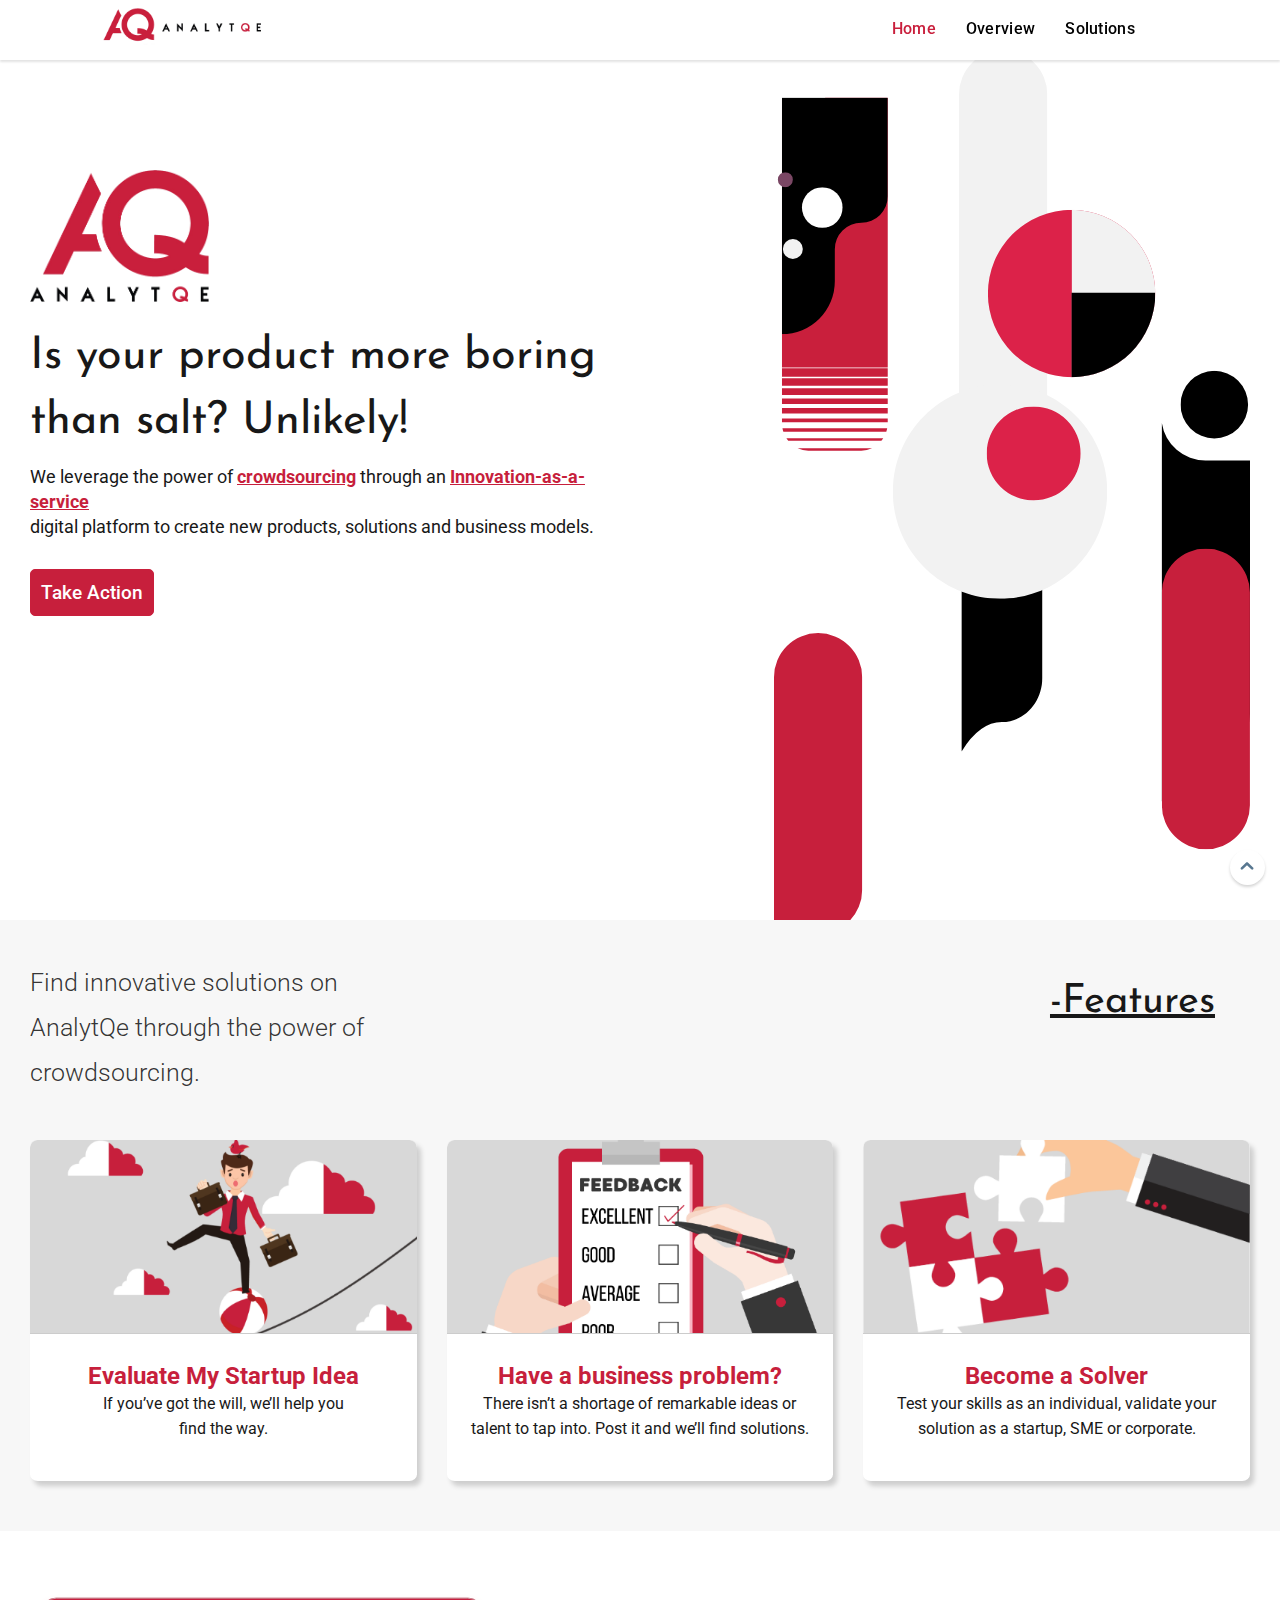
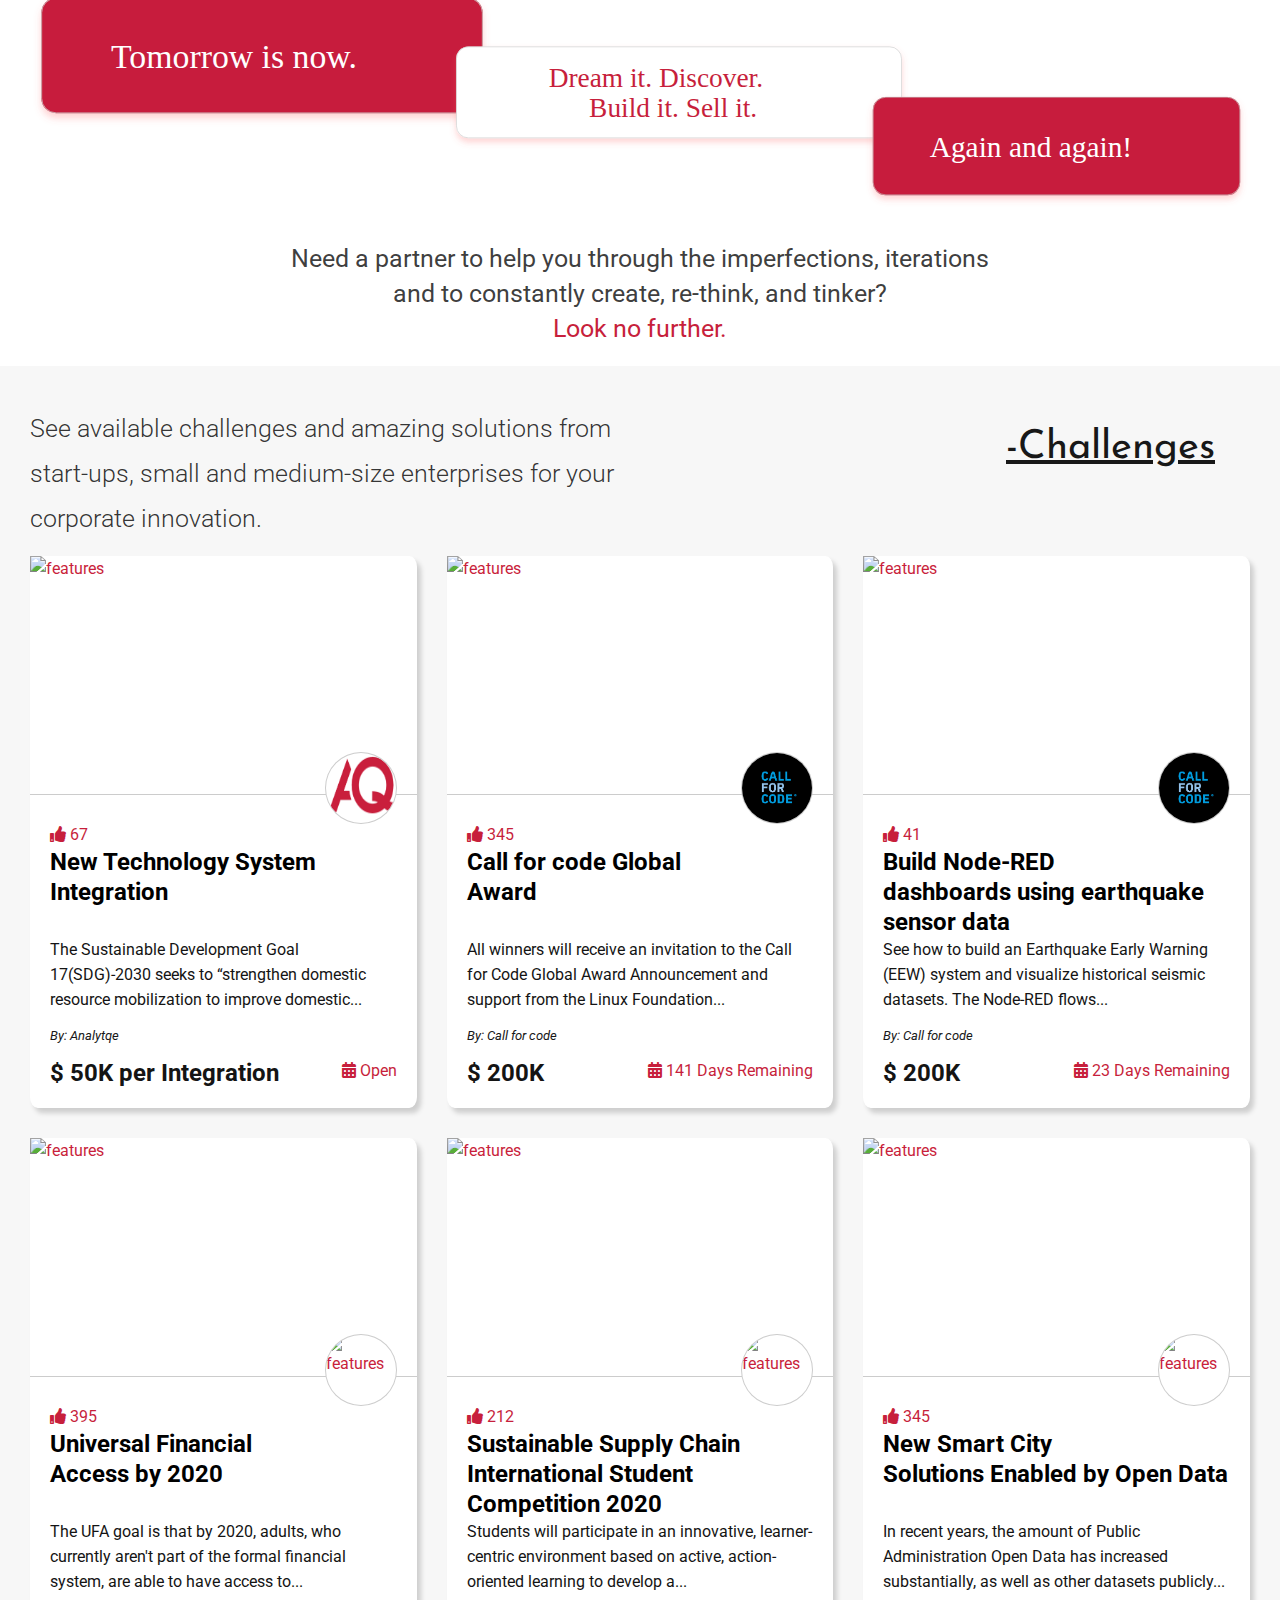
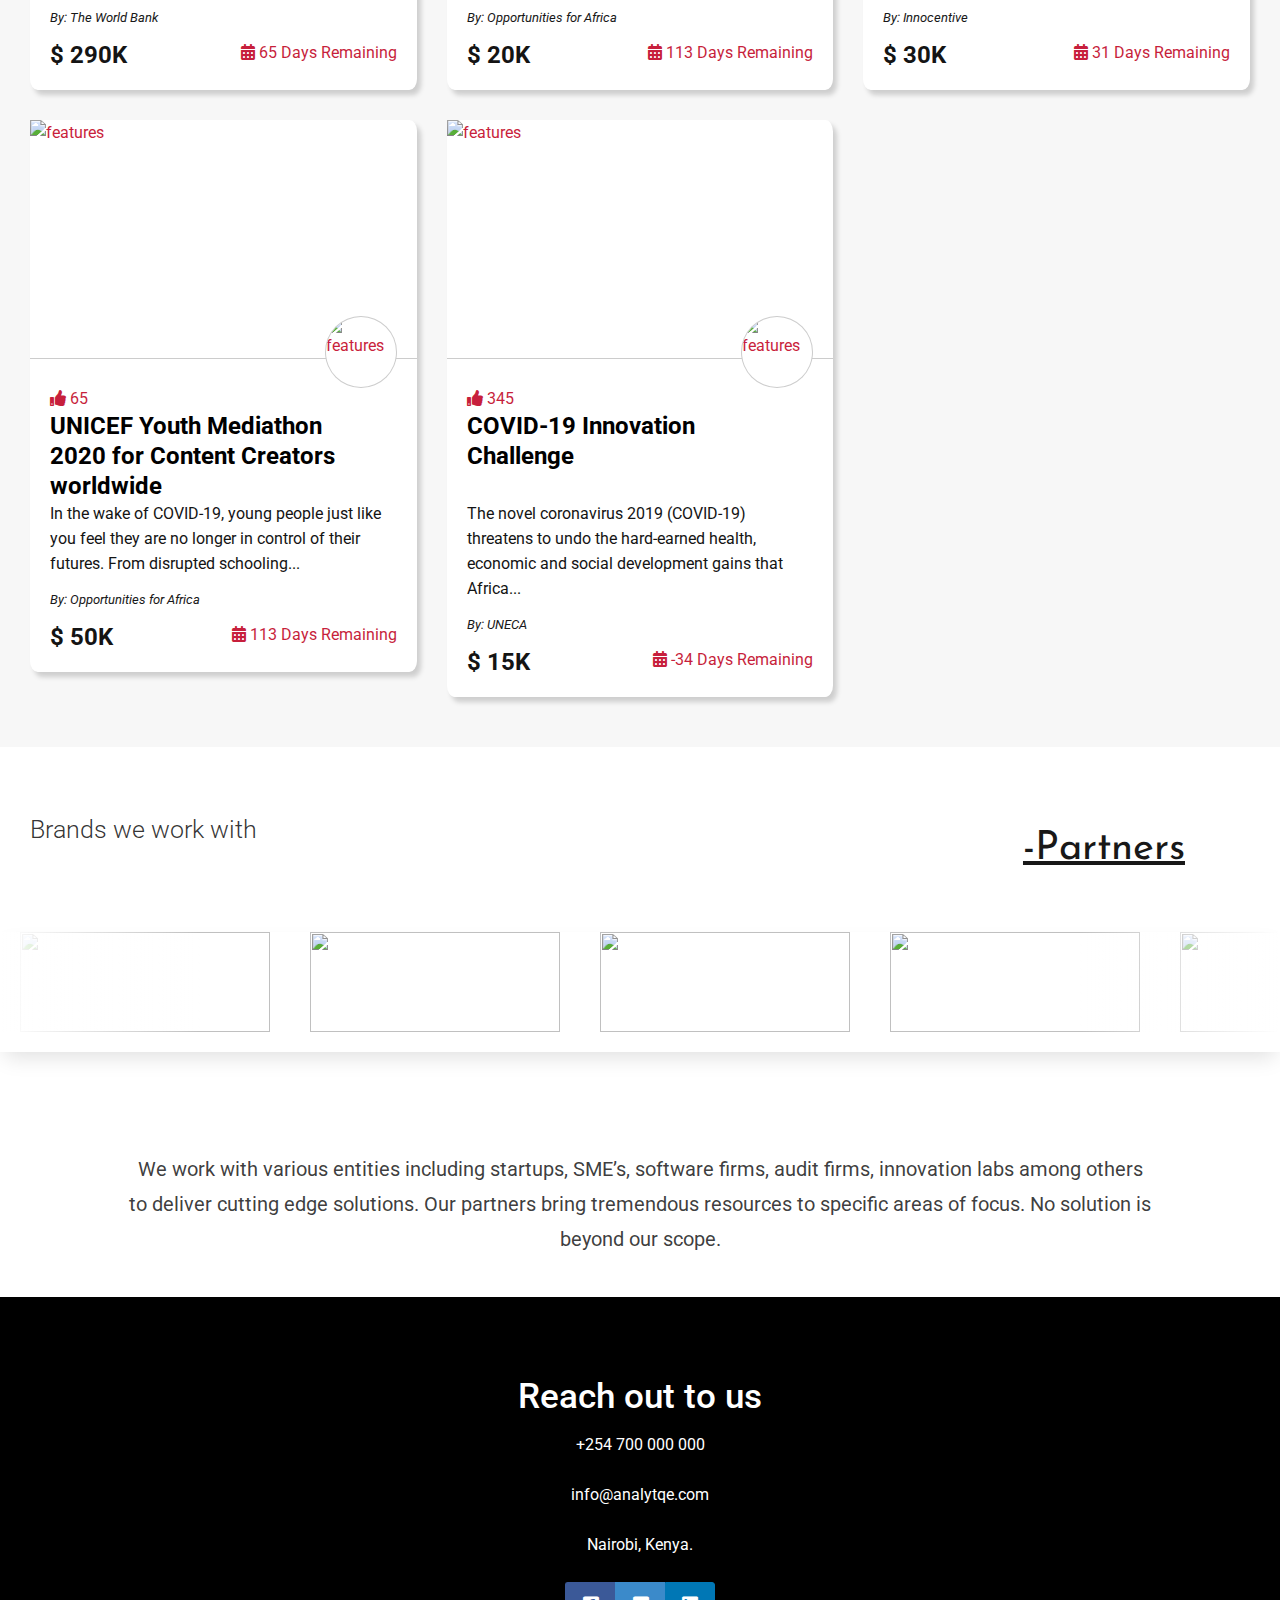
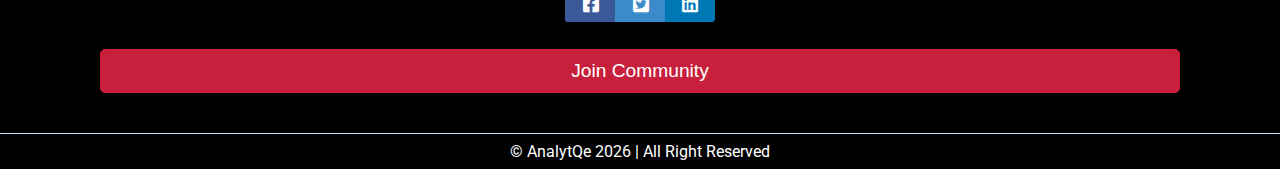
==== commit f7019027: "toggle-nav fixed" ====
--- a/index.html
+++ b/index.html
@@ -6,10 +6,9 @@
     <meta charset="utf-8">
     <meta http-equiv="X-UA-Compatible" content="IE=edge">
     <meta name="viewport" content="width=device-width, initial-scale=1">
-    <meta name="description" content="Rush is a platform designed to enable you to build or enhance your business by automating tasks." />
-    <meta name="keywords" content="rush app,field service softwares,free route optimization sofwares,inventory software for small business,field service management software for small business,service management software free download,dispatch software,field service management software for small business,task management software, kelv, mutiso, kelv mutiso, kelv ke"
-    />
-    <title>Rush Application Builder</title>
+    <meta name="description" content="We connect everyday problem solvers like you to bring innovative thinking to the world." />
+    <title>AnalytQe :: crowdsourcing platform</title>
+
     <script src="assets/scripts/jquery.min.js"></script>
     <script src="assets/scripts/main.js"></script>
     <link rel="stylesheet" href="assets/css/bootstrap-grid.css">
@@ -24,6 +23,7 @@
     <link rel="stylesheet" href="assets/css/animated.css">
     <link rel="stylesheet" href="skin.css">
     <link rel="stylesheet" href="assets/css/style2.css">
+    <link rel="stylesheet" href="assets/css/overview.css">
 
     <link rel="apple-touch-icon" sizes="180x180" href="assets/favicons/apple-touch-icon.png">
     <link rel="icon" type="image/png" sizes="32x32" href="assets/favicons/favicon-32x32.png">
@@ -34,6 +34,11 @@
     <meta name="msapplication-TileColor" content="#da532c">
     <meta name="msapplication-config" content="assets/favicons/browserconfig.xml">
     <meta name="theme-color" content="#ffffff">
+
+    <!-- ******************** fonts *************************** -->
+    <link href="https://fonts.googleapis.com/css2?family=Josefin+Sans:wght@700&display=swap" rel="stylesheet">
+    <link href="https://fonts.googleapis.com/css2?family=Roboto:wght@100;300;400;500;700&display=swap" rel="stylesheet">
+
 </head>
 
 <body>
@@ -42,7 +47,7 @@
 
     <nav class="menu-classic menu-fixed menu-one-page align-right light " data-menu-anima="fade-bottom" data-scroll-detect="true" style="background-color: white;">
         <div class="container">
-            <div class="menu-brand">
+            <div class="menu-brand" style=" padding-top: 5px;">
                 <a href="index.html">
                     <img class="logo-default" src="assets/img/analytqe-wide.png" alt="logo" height="40" />
                 </a>
@@ -69,14 +74,14 @@
     <main>
 
         <!-- ************************************ HOME **************************** -->
-        <section class=" section-full-width light sect1">
+        <section class=" section-full-width light sect1" style="background-color: white;">
             <div class="container" style="padding-top: 40px!important;">
                 <div class="upl row">
 
-                    <div class="col-md-8 top-left" style="float: left; text-align: left;">
+                    <div class="col-md-6 top-left" style="float: left; text-align: left;">
                         <img class="img-top" src="assets/img/logo_trans.png">
 
-                        <p class="head">Is your product more boring <br> than salt? Unlikely!</p>
+                        <p class="head">Is your product more boring than salt? Unlikely!</p>
 
                         <div class="desc23" style="padding-top: 10px;">
                             <p>We leverage the power of <strong style="text-decoration: underline; color: #C71F3C;">crowdsourcing</strong> through an <strong style="text-decoration: underline; color: #C71F3C;">Innovation-as-a-service</strong> <br> digital
@@ -86,7 +91,7 @@
                         <a class="btn btn-xs btn-circle " data-toggle="modal" data-target="#myModal" style="margin-top: 30px; color: white; background-color: #C71F3C; border-radius: 5px; font-size: larger; padding: 10px;">Take Action</a>
 
                     </div>
-                    <div class="col-md-4 top-right hidden-sm">
+                    <div class="col-md-6  top-right hidden-sm" style="height: 100vh;">
                         <img class="img-top-right" src="assets/img/Group 2.svg">
                     </div>
                 </div>
@@ -105,7 +110,7 @@
                     <div class="col-md-4">
                         <a data-toggle="modal" data-target="#myModal">
                             <div class="red card" style=" max-width: 100%;">
-                                <img class="card-img-top" src="assets/img/pic1_rp.png" alt="features">
+                                <img class="fea card-img-top" src="assets/img/pic1_rp.png" alt="features">
                                 <div class="card-body">
                                     <h5 class="card-title" style="font-weight: bold!important;">Evaluate My Startup Idea</h5>
                                     <p class="card-text">If you’ve got the will, we’ll help you <br> find the way.</p>
@@ -117,7 +122,7 @@
                     <div class="col-md-4">
                         <a data-toggle="modal" data-target="#myModal">
                             <div class="red card" style=" max-width: 100%;">
-                                <img class="card-img-top" src="assets/img/pic2.png" alt="features">
+                                <img class="fea card-img-top" src="assets/img/pic2.png" alt="features">
                                 <div class="card-body">
                                     <h5 class="card-title" style="font-weight: bold!important;">Have a business problem?</h5>
                                     <p class="card-text">There isn’t a shortage of remarkable ideas or talent to tap into. Post it and we’ll find solutions.</p>
@@ -129,7 +134,7 @@
                     <div class="col-md-4">
                         <a href="http://eepurl.com/hc9kxn" target="_blank">
                             <div class="red card" style=" max-width: 100%;">
-                                <img class="card-img-top" src="assets/img/pic3.png" alt="features">
+                                <img class="fea card-img-top" src="assets/img/pic3.png" alt="features">
                                 <div class="card-body">
                                     <h5 class="card-title" style="font-weight: bold!important;">Become a Solver</h5>
                                     <p class="card-text">Test your skills as an individual, validate your solution as a startup, SME or corporate.</p>
@@ -144,7 +149,7 @@
 
         <!-- ************************************ BREAK **************************** -->
 
-        <section class=" section-full-width light sect1" style="padding-top: 40px;">
+        <section class=" section-full-width light sect1" style="padding-top: 40px; background-color: white;">
             <div class="container">
                 <div class="row">
                     <div class="img-break-top col-md-4 " style="float: left; text-align: left; ">
@@ -425,7 +430,7 @@
         </section>
 
         <!-- ************************************ PARTNERS **************************** -->
-        <section class=" section-full-width light sect1" id="partners" style="padding-top: 40px; padding-bottom: 40px;">
+        <section class=" section-full-width light sect1" id="partners" style="padding-top: 40px; padding-bottom: 40px; background-color: white;">
             <div class="row container" style="max-width: 100%!important;">
 
                 <p class=" desc2345 col-md-8" style="font-weight: 300!important;">Brands we work with</p>
@@ -490,110 +495,106 @@
                 </div>
             </div>
             <div class=" text-center look" style="width: 100%; text-align: center; padding-top: 50px;">
-                <p class=" text-center" style="font-weight: 400; text-align: center; padding-left: 10%!important; padding-right: 10%!important; font-size: 20px; line-height: 35px; color: rgba(0, 0, 0, 0.767);">We work with various entities including startups, SME’s, software firms, audit firms, innovation labs among others to deliver cutting edge solutions. Our partners bring tremendous resources to specific areas of focus. No solution is beyond
+                <p class=" text-center" style="font-weight: 400; text-align: center; padding-top: 50px; padding-left: 10%!important; padding-right: 10%!important; font-size: 20px; line-height: 35px; color: rgba(0, 0, 0, 0.767);">We work with various entities including startups, SME’s, software firms, audit firms, innovation labs among others to deliver cutting edge solutions. Our partners bring tremendous resources to specific areas of focus. No solution is beyond
                     our scope.</p>
             </div>
         </section>
-        <!-- Modal -->
-        <div id="myModal " class="modal fade " role="dialog ">
-            <div class="modal-dialog ">
-                <!-- Modal content-->
-                <div class="modal-content ">
-                    <div class="modal-header ">
-                        <button type="button " class="close " data-dismiss="modal ">&times;</button>
-                        <h4 class="titlehd modal-title text-center " style=" color: #C71F3C; ">
-                            Coming soon
-                        </h4>
-
-                    </div>
-                    <div class="modal-body ">
-                        <form role="form " method="post " id="reused_form ">
-                            <p> An Africa focused platform enabling small and medium enterprises access cutting edge technology and skills while simultaneously connecting their solutions to potential clients through co-creation opportunities.
-                            </p>
-                            <div class="form-group ">
-                                <label for="name "> Name:</label>
-                                <input type="text " class="form-control " id="name " name="name " required maxlength="50 ">
-                            </div>
-                            <div class="form-group ">
-                                <label for="email "> Email:</label>
-                                <input type="email " class="form-control " id="email " name="email " required maxlength="50 ">
-                            </div>
-                            <div class="form-group ">
-                                <label for="phone "> Phone Number:</label>
-                                <input type="number " class="form-control " id="phone " name="phone " required maxlength="50 ">
-                            </div>
-                            <div class="form-group ">
-                                <label for="name "> Message:</label>
-                                <textarea class="form-control " type="textarea " name="message " id="message " placeholder="Drop us a line... " maxlength="6000 " rows="7 "></textarea>
-                            </div>
-                            <button type="submit " class="btn btn-lg btn-success btn-block " id="btnContactUs ">Send! &rarr;</button>
-                        </form>
-                        <div id="success_message " style="width:100%; height:100%; display:none; ">
-                            <h3>Sent your message successfully!</h3>
-                        </div>
-                        <div id="error_message " style="width:100%; height:100%; display:none; ">
-                            <h3>Error</h3> Sorry there was an error sending your form. </div>
-                    </div>
-                </div>
-            </div>
-        </div>
+
 
     </main>
     <i class="scroll-top-btn scroll-top show "></i>
 
-
-    <!--START: FOOTER-->
-    <footer class="footer section section-light text-center " id="contact " style="background-color: black; color: white; padding-top: 40px; ">
-        <div class="row " style="width: 100%; ">
-            <div class="col-md-4 " style="padding-top: 40px; ">
-                <img class=" " src="assets/img/white text.png " width=200 ">
-
-            </div>
-            <div class="col-md-4 ">
-                <p class="head hidden-sm " style="color: white; font-size: 60px; padding-top: 10px; padding-bottom: 20px; ">Let's get in <br> Touch </p>
-                <br> <a href="http://eepurl.com/hc9kxn " target="_blank "><button type="button " class="btn btn-xs btn-circle "  style="margin-top: 30px; color: white; background-color: #C71F3C; border-radius: 5px; font-size: larger; padding: 10px;
-                    width: 100%; ">Contact Us</button></a>
-
-            </div>
-            <div class="col-md-4 " style=" padding-top: 30px; ">
-                <p class="cont ">
-                    <a href="mailto:info@analytqe.com " style="font-size: 2rem; color: white!important; "><i class="fas fa-envelope "></i> info@analytqe.com</a>
-                </p>
-                <br>
-                <p class="cont ">
-                    <a href="# " style="font-size: 2rem; color: white!important; "><i class="fab fa-facebook-square " ></i> analytqe</a>
-                </p>
-                <br>
-                <p class="cont ">
-                    <a href="# " style="font-size: 2rem; color: white!important; "><i class="fab fa-twitter-square " ></i> analytqe</a>
-                </p>
-                <br>
-                <p class="cont ">
-                    <a href="# " style="font-size: 2rem; color: white!important; "><i class="fab fa-linkedin "></i> analytqe</a>
-                </p>
+    <!-- Modal -->
+    <!-- <div id="myModal " class="modal fade " role="dialog ">
+        <div class="modal-dialog ">
+            <div class="modal-content ">
+                <div class="modal-header ">
+                    <button type="button " class="close " data-dismiss="modal ">&times;</button>
+                    <h4 class="titlehd modal-title text-center " style=" color: #C71F3C; ">
+                        Coming soon
+                    </h4>
+
+                </div>
+                <div class="modal-body ">
+                    <form role="form " method="post " id="reused_form ">
+                        <p> An Africa focused platform enabling small and medium enterprises access cutting edge technology and skills while simultaneously connecting their solutions to potential clients through co-creation opportunities.
+                        </p>
+                        <div class="form-group ">
+                            <label for="name "> Name:</label>
+                            <input type="text " class="form-control " id="name " name="name " required maxlength="50 ">
+                        </div>
+                        <div class="form-group ">
+                            <label for="email "> Email:</label>
+                            <input type="email " class="form-control " id="email " name="email " required maxlength="50 ">
+                        </div>
+                        <div class="form-group ">
+                            <label for="phone "> Phone Number:</label>
+                            <input type="number " class="form-control " id="phone " name="phone " required maxlength="50 ">
+                        </div>
+                        <div class="form-group ">
+                            <label for="name "> Message:</label>
+                            <textarea class="form-control " type="textarea " name="message " id="message " placeholder="Drop us a line... " maxlength="6000 " rows="7 "></textarea>
+                        </div>
+                        <button type="submit " class="btn btn-lg btn-success btn-block " id="btnContactUs ">Send! &rarr;</button>
+                    </form>
+                    <div id="success_message " style="width:100%; height:100%; display:none; ">
+                        <h3>Sent your message successfully!</h3>
+                    </div>
+                    <div id="error_message " style="width:100%; height:100%; display:none; ">
+                        <h3>Error</h3> Sorry there was an error sending your form. </div>
+                </div>
             </div>
         </div>
-        <hr style="margin: 5px; ">
-        <div class="container " style="padding-top: 0px; padding-bottom: 10px; ">
-            <p class="copyright text-center mb-0 ">&copy; AnalytQe
-                <script>
-                    document.write(new Date().getFullYear())
-                </script>
-                | All Right Reserved</p>
+    </div> -->
+
+
+    <footer class=" light">
+        <div class="container">
+            <div class="row">
+
+
+                <div class="col-md-12 align-center">
+                    <h1 style=" color: white!important; ">Reach out to us</h1>
+                    <p style=" color: white!important; "> +254 700 000 000</p> <br>
+
+                    <p style=" color: white!important; ">
+                        <a style=" color: white!important; " href="mailto:info@analytqe.com"> info@analytqe.com </a></p> <br>
+
+                    <p style=" color: white!important; ">Nairobi, Kenya.</p> <br>
+                    <div class="icon-links icon-social icon-links-grid social-colors" style="text-align: center;">
+                        <a class="facebook"><i class="fab fa-facebook-square " ></i></a>
+                        <a class="twitter"><i class="fab fa-twitter-square " ></i></a>
+                        <a class="linkedin"><i class="fab fa-linkedin "></i></a>
+                    </div>
+                    <br>
+                    <a href="http://eepurl.com/hc9kxn " target="_blank "><button type="button " class="btn btn-xs btn-circle "  style="margin-top: 20px; color: white; background-color: #C71F3C; border-radius: 5px; font-size: larger; padding: 10px;
+                        width: 100%; ">Join Community</button></a>
+
+                </div>
+            </div>
+        </div>
+        <div class="footer-bar">
+            <div class="align-center">
+                <p class=" text-center" style=" color: white!important; padding: 5px;">&copy; AnalytQe
+                    <script>
+                        document.write(new Date().getFullYear())
+                    </script>
+                    | All Right Reserved</p>
+
+            </div>
         </div>
     </footer>
-        <!--END: FOOTER-->
-
-        <link rel="stylesheet " href="assets/media/icons/iconsmind/line-icons.min.css ">
-        <script src="assets/scripts/parallax.min.js "></script>
-        <script src="assets/scripts/glide.min.js "></script>
-        <script src="assets/scripts/magnific-popup.min.js "></script>
-        <script src="assets/scripts/tab-accordion.js "></script>
-        <script src="assets/scripts/imagesloaded.min.js "></script>
-        <script src="assets/scripts/contact-form/contact-form.js "></script>
-        <script src="assets/scripts/progress.js "></script>
-        <script src="media/custom.js "></script>
-        <script data-setting="codrop " src="../../themekit.dev/tools/sidebar/sidebar.js "></script>
+
+    <link rel="stylesheet " href="assets/media/icons/iconsmind/line-icons.min.css ">
+    <script src="assets/scripts/parallax.min.js "></script>
+    <script src="assets/scripts/glide.min.js "></script>
+    <script src="assets/scripts/magnific-popup.min.js "></script>
+    <script src="assets/scripts/tab-accordion.js "></script>
+    <script src="assets/scripts/imagesloaded.min.js "></script>
+    <script src="assets/scripts/contact-form/contact-form.js "></script>
+    <script src="assets/scripts/progress.js "></script>
+    <script src="media/custom.js "></script>
+    <script data-setting="codrop " src="../../themekit.dev/tools/sidebar/sidebar.js "></script>
 </body>
 
 
--- a/assets/css/style.css
+++ b/assets/css/style.css
@@ -4695,7 +4695,7 @@
 }
 
 .footer-parallax {
-    position: fixed;
+    /* position: fixed; */
     bottom: 0;
     left: 0;
     right: 0;
--- a/skin.css
+++ b/skin.css
@@ -1631,7 +1631,7 @@
 
 .footer-parallax,
 .footer-bar {
-    border-top: 1px solid rgba(255, 255, 255, 0.18);
+    border-top: 1px solid rgb(196, 196, 196);
 }
 
 footer .menu-inner li {
--- a/assets/css/style2.css
+++ b/assets/css/style2.css
@@ -433,7 +433,7 @@
     main>section.section-base.section-color,
     .boxed-area,
     .list-tags a {
-        background-color: #EAF5FC;
+        background-color: #000000;
     }
     
     .cnt-box-testimonials-bubble>p:after {
@@ -454,6 +454,7 @@
     nav.light .menu-cnt>ul>li>a,
     .light .menu-btn:before {
         color: rgb(0, 0, 0);
+        padding-top: 4px;
     }
     /* .light,
     .light h1,
@@ -552,7 +553,7 @@
     }
     
     .icon-linkedin:before {
-        content: "\72";
+        content: "\ea4e";
     }
     
     .icon-youtube:before {
@@ -859,6 +860,7 @@
     .dropdown ul li:hover>a,
     nav:not(.menu-transparent) .menu-cnt>ul>li:hover>a {
         color: rgb(0, 0, 0);
+        padding-top: 15px;
     }
     
     .logo-retina {
@@ -882,7 +884,7 @@
         display: flex;
         align-items: center;
         justify-content: center;
-        padding-top: 10px;
+        /* padding-top: 10px; */
         z-index: 9999;
         position: relative;
     }
@@ -3003,7 +3005,7 @@
     }
     
     .icon-links {
-        display: flex;
+        display: inline-flex;
     }
     
     .icon-links-grid a {
@@ -4582,7 +4584,7 @@
     
     footer>.container {
         padding-top: 80px;
-        padding-bottom: 80px;
+        padding-bottom: 40px;
     }
     
     .footer-bar {
@@ -5236,7 +5238,7 @@
         }
         nav.light .menu-cnt a {
             color: rgb(68, 68, 68) !important;
-            float: right;
+            /* float: right; */
         }
         nav.align-right .menu-cnt {
             display: block;
@@ -5392,7 +5394,7 @@
             float: none;
         }
         .footer-parallax {
-            position: static;
+            position: fixed;
         }
     }
     /*
@@ -5941,6 +5943,12 @@
         }
         .container {
             padding-bottom: 15px!important;
+        }
+        .img-top {
+            text-align: center;
+        }
+        body>nav>.container {
+            padding-top: 0px;
         }
     }
     
@@ -5978,7 +5986,7 @@
         font-size: 40px;
         color: black;
         line-height: 65px;
-        font-weight: 300!important;
+        font-weight: 400!important;
         /* padding-top: 10%; */
     }
     
@@ -6015,6 +6023,14 @@
         height: 239px;
         overflow-x: hidden!important;
         border-bottom: solid 1px rgba(0, 0, 0, 0.199);
+    }
+    
+    .fea {
+        height: auto!important;
+    }
+    
+    .text-muted {
+        font-style: italic;
     }
     
     .card-body {
--- a/assets/css/overview.css
+++ b/assets/css/overview.css
@@ -0,0 +1,313 @@
+html {
+    -webkit-box-sizing: border-box;
+    box-sizing: border-box;
+}
+
+*,
+*:before,
+*:after {
+    -webkit-box-sizing: inherit;
+    box-sizing: inherit;
+}
+
+.section-header,
+.steps-header,
+.steps-name {
+    color: #C71F3C;
+    font-weight: 400;
+    font-size: 1.4em;
+}
+
+.steps-header {
+    margin-bottom: 20px;
+    text-align: center;
+}
+
+.steps-timeline {
+    outline: 1px dashed rgba(255, 0, 0, 0);
+}
+
+@media screen and (max-width: 500px) {
+    .steps-timeline {
+        border-left: 2px solid #C71F3C;
+        margin-left: 25px;
+    }
+}
+
+@media screen and (min-width: 500px) {
+    .steps-timeline {
+        border-top: 2px solid #C71F3C;
+        padding-top: 20px;
+        margin-top: 40px;
+        margin-left: 16.65%;
+        margin-right: 16.65%;
+    }
+}
+
+.steps-timeline:after {
+    content: "";
+    display: table;
+    clear: both;
+}
+
+.steps-one,
+.steps-two,
+.steps-three {
+    outline: 1px dashed rgba(0, 128, 0, 0);
+}
+
+@media screen and (max-width: 500px) {
+    .steps-one,
+    .steps-two,
+    .steps-three {
+        margin-left: -25px;
+    }
+}
+
+@media screen and (min-width: 500px) {
+    .steps-one,
+    .steps-two,
+    .steps-three {
+        float: left;
+        width: 33%;
+        margin-top: -50px;
+    }
+}
+
+@media screen and (max-width: 500px) {
+    .steps-one,
+    .steps-two {
+        padding-bottom: 40px;
+    }
+}
+
+@media screen and (min-width: 500px) {
+    .steps-one {
+        margin-left: -16.65%;
+        margin-right: 16.65%;
+    }
+}
+
+@media screen and (max-width: 500px) {
+    .steps-three {
+        margin-bottom: -100%;
+    }
+}
+
+@media screen and (min-width: 500px) {
+    .steps-three {
+        margin-left: 16.65%;
+        margin-right: -16.65%;
+    }
+}
+
+.steps-img {
+    display: block;
+    margin: auto;
+    width: 50px;
+    height: 50px;
+    border-radius: 50%;
+}
+
+@media screen and (max-width: 500px) {
+    .steps-img {
+        float: left;
+        margin-right: 20px;
+    }
+}
+
+.steps-name,
+.steps-description {
+    margin: 0;
+    padding: 10px;
+}
+
+@media screen and (min-width: 500px) {
+    .steps-name {
+        text-align: center;
+    }
+}
+
+.steps-description {
+    overflow: hidden;
+}
+
+@media screen and (min-width: 500px) {
+    .steps-description {
+        text-align: center;
+    }
+}
+
+@-webkit-keyframes scroll {
+    0% {
+        -webkit-transform: translateX(0);
+        transform: translateX(0);
+    }
+    100% {
+        -webkit-transform: translateX(calc(-250px * 7));
+        transform: translateX(calc(-250px * 7));
+    }
+}
+
+@keyframes scroll {
+    0% {
+        -webkit-transform: translateX(0);
+        transform: translateX(0);
+    }
+    100% {
+        -webkit-transform: translateX(calc(-250px * 7));
+        transform: translateX(calc(-250px * 7));
+    }
+}
+
+.slider {
+    background: white;
+    -webkit-box-shadow: 0 10px 20px -5px rgba(0, 0, 0, 0.125);
+    box-shadow: 0 10px 20px -5px rgba(0, 0, 0, 0.125);
+    height: 120px;
+    margin: auto;
+    overflow: hidden;
+    position: relative;
+    width: 100%;
+}
+
+.slider::before,
+.slider::after {
+    background: -webkit-gradient(linear, left top, right top, from(white), to(rgba(255, 255, 255, 0)));
+    background: linear-gradient(to right, white 0%, rgba(255, 255, 255, 0) 100%);
+    content: "";
+    height: 100px;
+    position: absolute;
+    width: 200px;
+    z-index: 2;
+}
+
+.slider::after {
+    right: 0;
+    top: 0;
+    -webkit-transform: rotateZ(180deg);
+    transform: rotateZ(180deg);
+}
+
+.slider::before {
+    left: 0;
+    top: 0;
+}
+
+.slider .slide-track {
+    -webkit-animation: scroll 40s linear infinite;
+    animation: scroll 40s linear infinite;
+    display: -webkit-box;
+    display: -ms-flexbox;
+    display: flex;
+    width: calc(250px * 14);
+}
+
+.slider .slide {
+    height: auto;
+    width: 250px;
+    margin: auto 20px;
+}
+
+.float-nav {
+    position: absolute;
+    bottom: 20px;
+    right: 20px;
+    z-index: 2;
+}
+
+.float-nav>a.menu-btn {
+    text-decoration: none;
+    display: block;
+    background-color: #cc3333;
+    color: white;
+    padding: 17px 19px 12px 19px;
+    text-align: center;
+    -webkit-box-shadow: 2px 2px 8px #777;
+    box-shadow: 2px 2px 8px #777;
+    border-radius: 300px;
+}
+
+.float-nav>a.menu-btn.active {
+    -webkit-transition: background-color 250ms linear;
+    transition: background-color 250ms linear;
+    background-color: transparent;
+    -webkit-box-shadow: none;
+    box-shadow: none;
+}
+
+.float-nav>a.menu-btn.active>ul>li.line:nth-child(1) {
+    border-width: 2px;
+}
+
+.float-nav>a.menu-btn.active>ul>li.line:nth-child(2) {
+    visibility: hidden;
+}
+
+.float-nav>a.menu-btn.active>ul>li.line:nth-child(3) {
+    border-width: 2px;
+}
+
+.float-nav>a.menu-btn>ul {
+    list-style: none;
+    padding: 0;
+    margin: 0;
+}
+
+.float-nav>a.menu-btn>ul>li.line {
+    border: 1px solid white;
+    width: 100%;
+    margin-bottom: 7px;
+}
+
+.float-nav>a.menu-btn>.menu-txt {
+    width: 100%;
+    text-align: center;
+    font-size: 12px;
+    font-family: sans-serif;
+}
+
+.main-nav {
+    display: none;
+    opacity: 0;
+    font-family: sans-serif;
+    position: absolute;
+    bottom: 20px;
+    right: 20px;
+    -webkit-transition: opacity 250ms;
+    transition: opacity 250ms;
+}
+
+.main-nav.active {
+    display: block;
+    opacity: 1;
+    -webkit-transition: opacity 250ms;
+    transition: opacity 250ms;
+}
+
+.main-nav>ul {
+    width: 100%;
+    display: block;
+    list-style: none;
+    margin: 0;
+    padding: 0;
+    background-color: #cc3333;
+    -webkit-box-shadow: 2px 2px 8px #777;
+    box-shadow: 2px 2px 8px #777;
+    border-radius: 3px 3px 33.5px 3px;
+}
+
+.main-nav>ul>li>a {
+    text-decoration: none;
+    display: block;
+    font-weight: 200;
+    padding: 18px 80px 18px 18px;
+    color: white;
+}
+
+.main-nav>ul>li>a:hover {
+    font-weight: 400;
+}
+
+
+/*# sourceMappingURL=overview.css.map */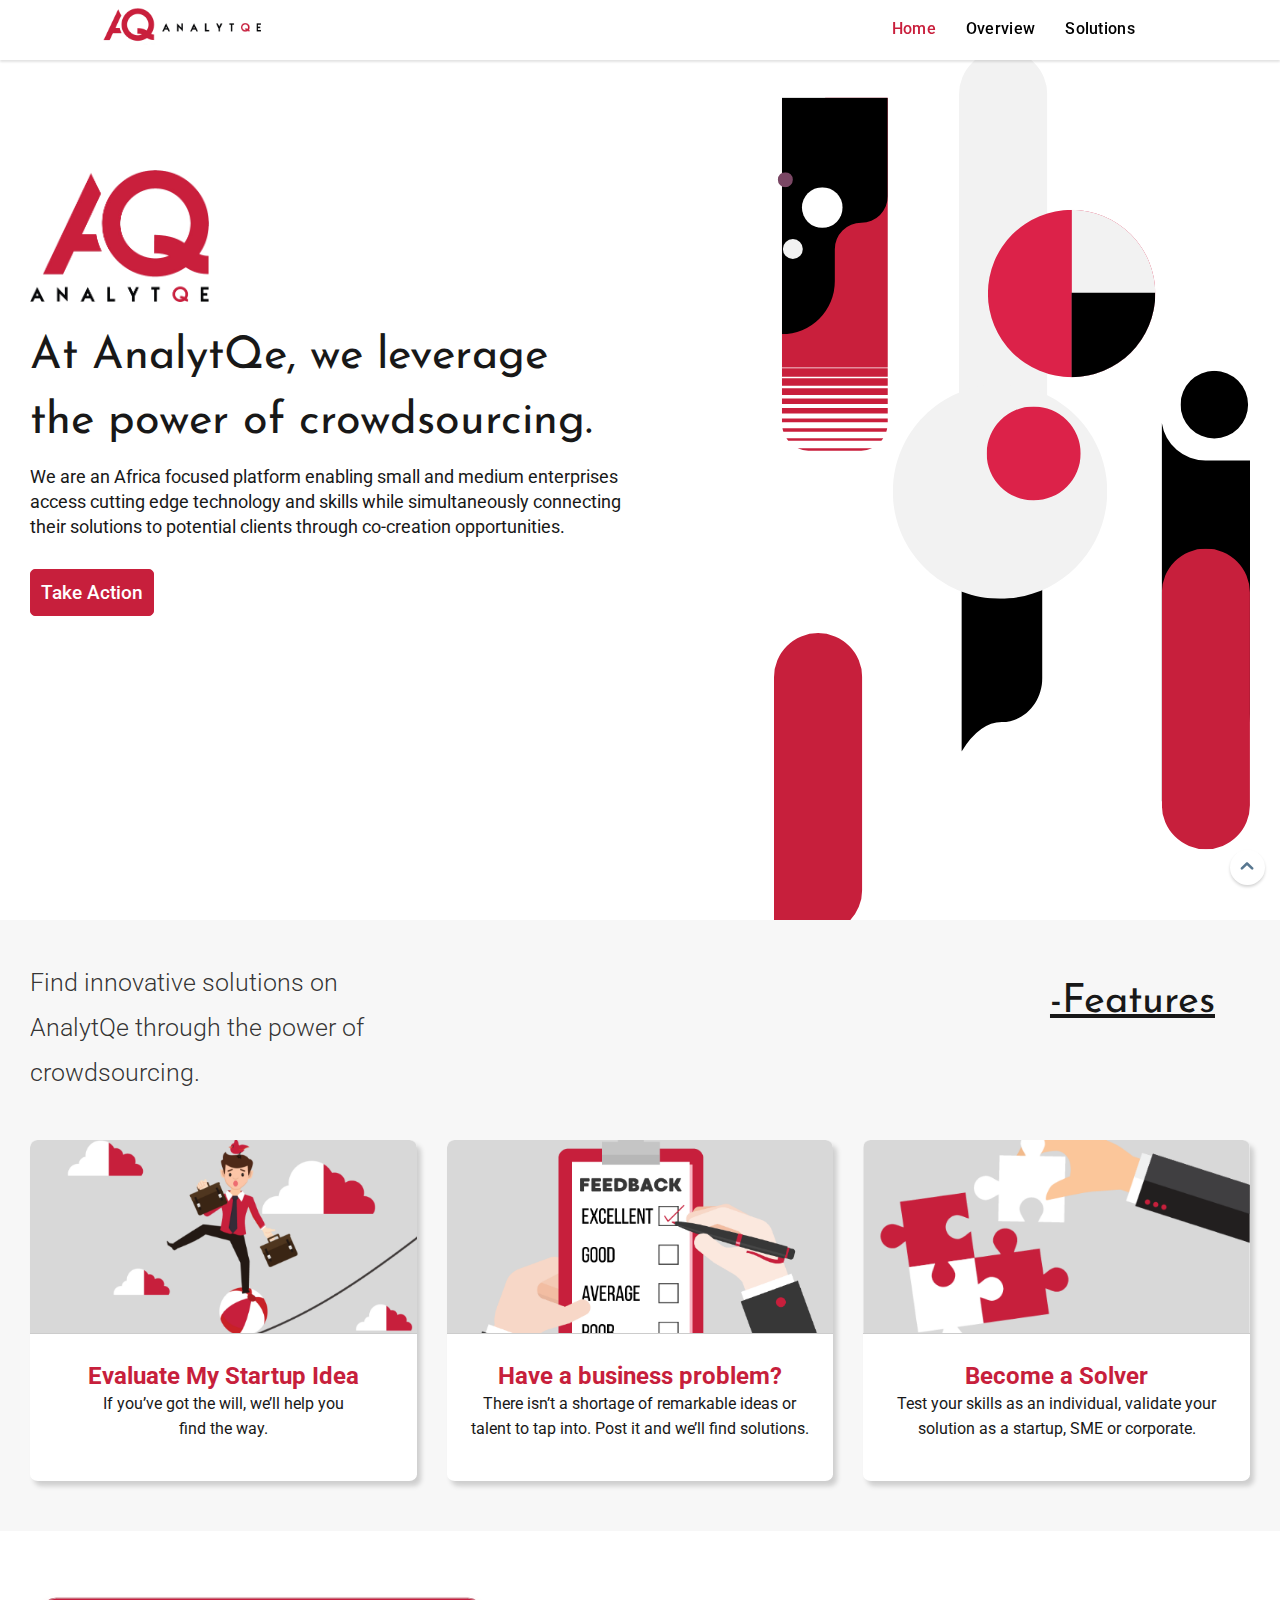
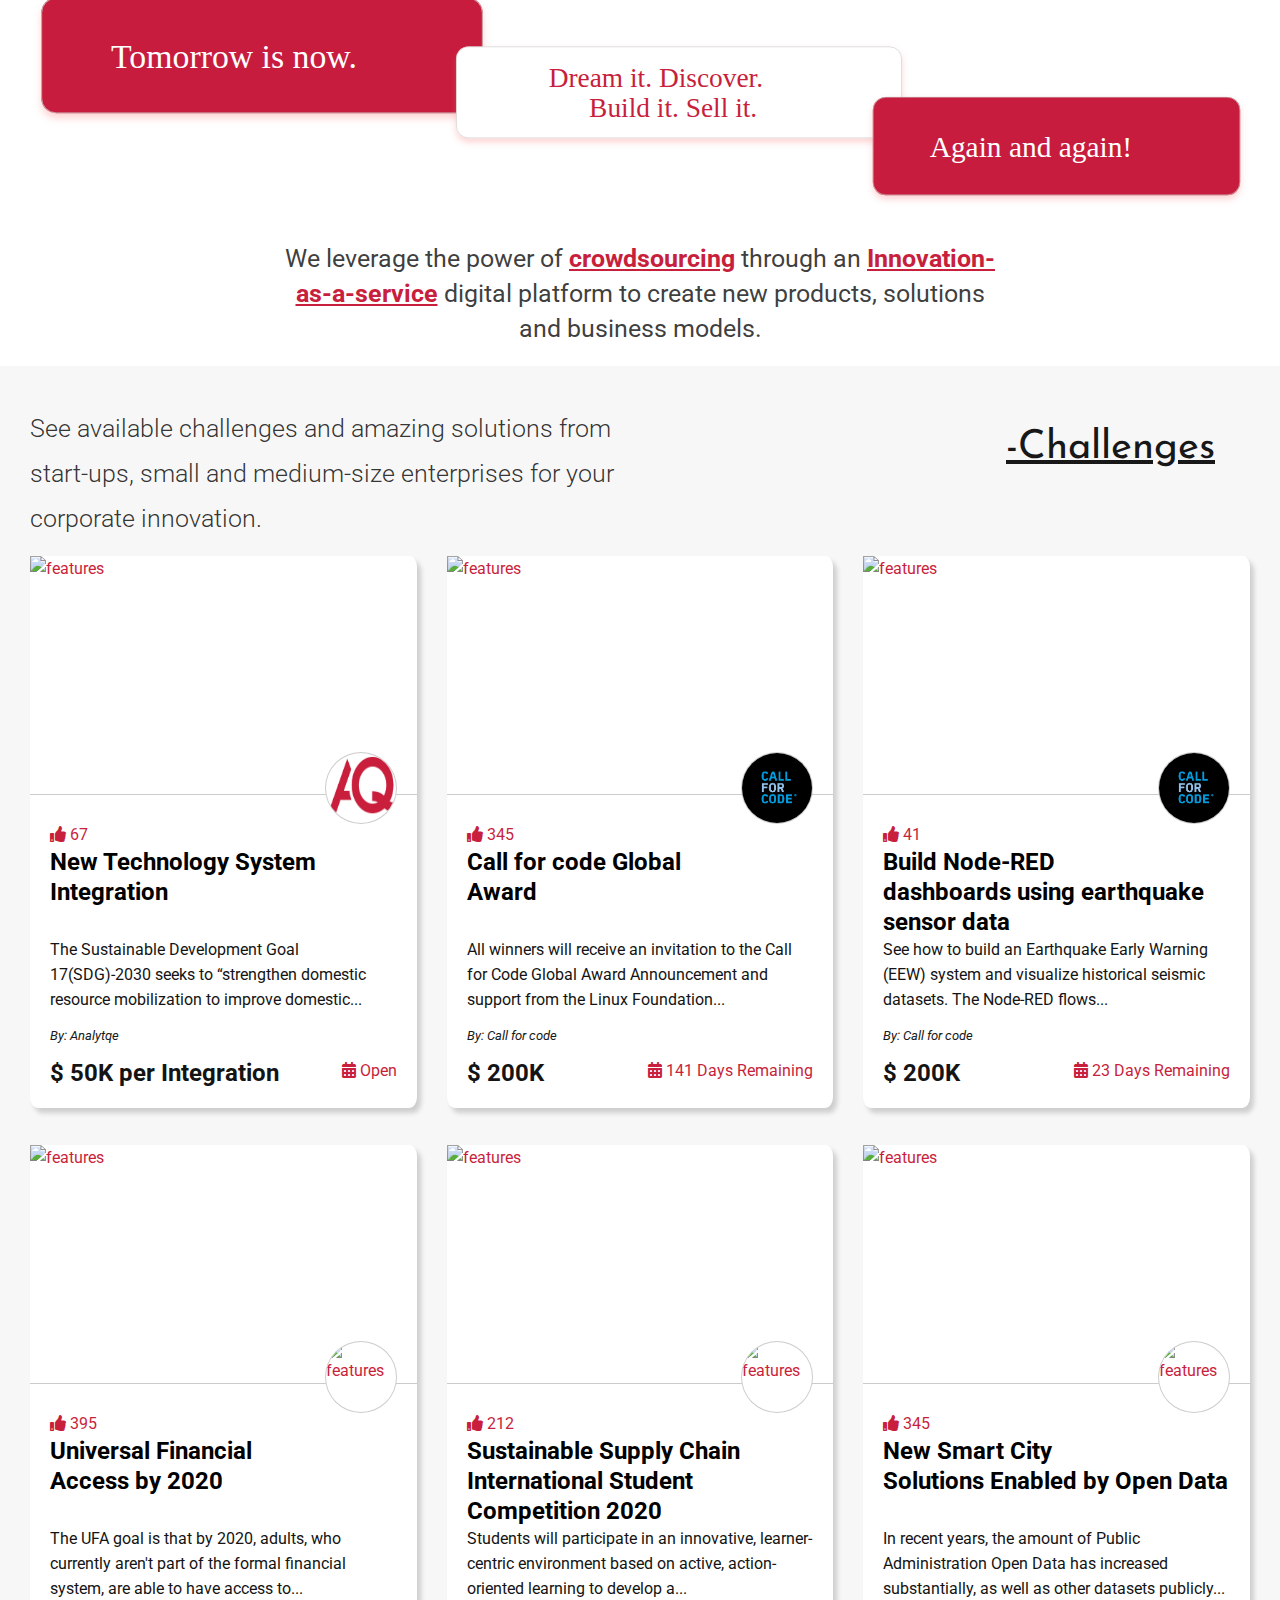
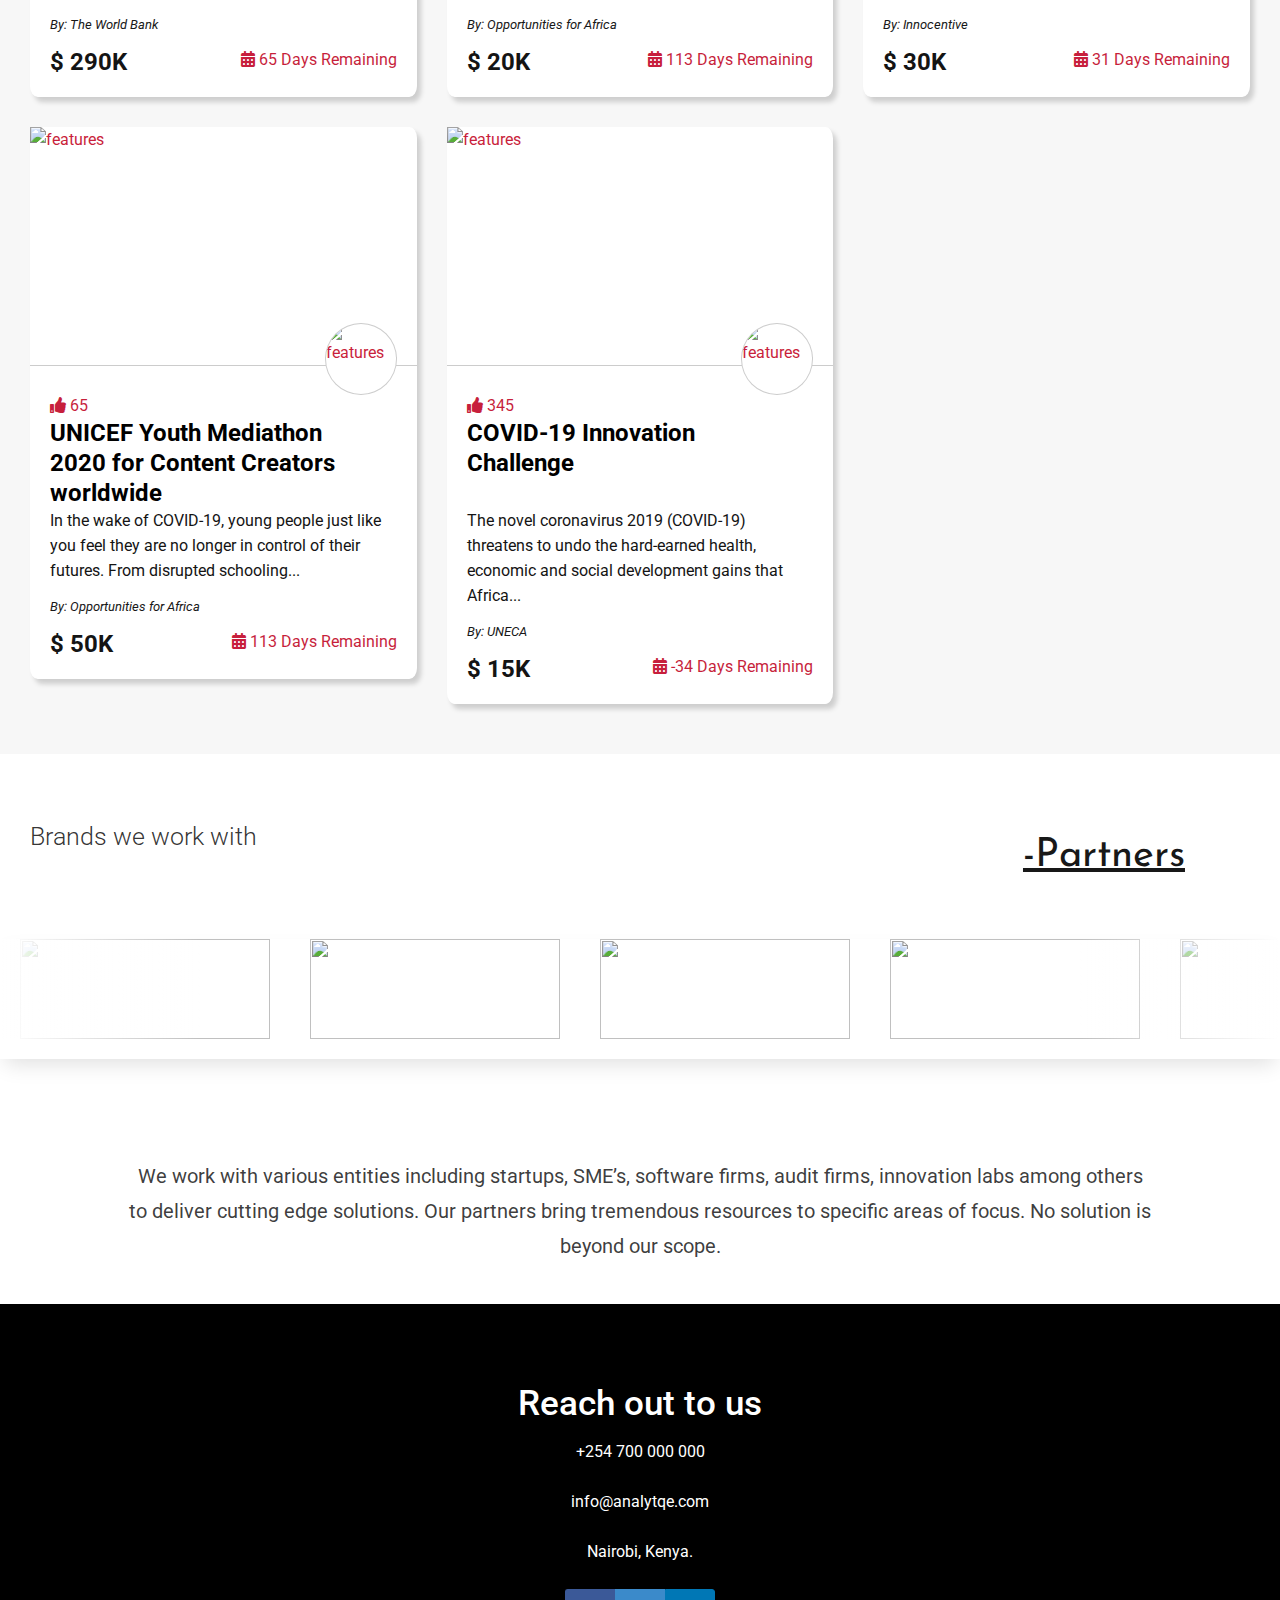
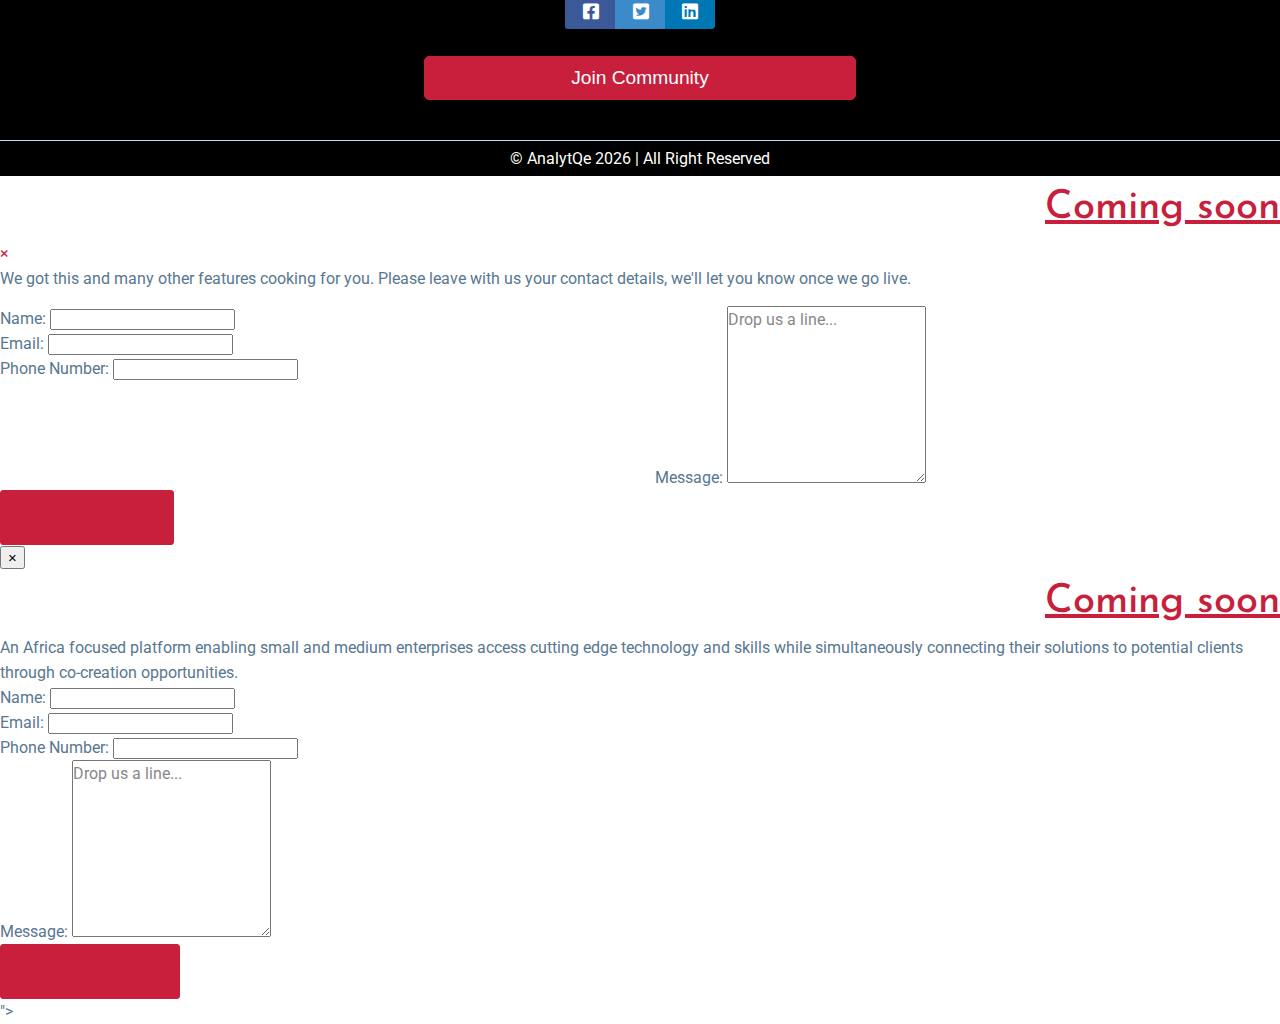
==== commit 1e35a098: "fix 2" ====
--- a/index.html
+++ b/index.html
@@ -25,6 +25,12 @@
     <link rel="stylesheet" href="assets/css/style2.css">
     <link rel="stylesheet" href="assets/css/overview.css">
 
+
+    <link rel="stylesheet" href="https://stackpath.bootstrapcdn.com/bootstrap/4.1.2/css/bootstrap.min.css" integrity="sha384-Smlep5jCw/wG7hdkwQ/Z5nLIefveQRIY9nfy6xoR1uRYBtpZgI6339F5dgvm/e9B" crossorigin="anonymous">
+    <script src="https://code.jquery.com/jquery-3.3.1.slim.min.js" integrity="sha384-q8i/X+965DzO0rT7abK41JStQIAqVgRVzpbzo5smXKp4YfRvH+8abtTE1Pi6jizo" crossorigin="anonymous"></script>
+    <script src="https://cdnjs.cloudflare.com/ajax/libs/popper.js/1.14.3/umd/popper.min.js" integrity="sha384-ZMP7rVo3mIykV+2+9J3UJ46jBk0WLaUAdn689aCwoqbBJiSnjAK/l8WvCWPIPm49" crossorigin="anonymous"></script>
+    <script src="https://stackpath.bootstrapcdn.com/bootstrap/4.1.2/js/bootstrap.min.js" integrity="sha384-o+RDsa0aLu++PJvFqy8fFScvbHFLtbvScb8AjopnFD+iEQ7wo/CG0xlczd+2O/em" crossorigin="anonymous"></script>
+
     <link rel="apple-touch-icon" sizes="180x180" href="assets/favicons/apple-touch-icon.png">
     <link rel="icon" type="image/png" sizes="32x32" href="assets/favicons/favicon-32x32.png">
     <link rel="icon" type="image/png" sizes="16x16" href="assets/favicons/favicon-16x16.png">
@@ -81,11 +87,14 @@
                     <div class="col-md-6 top-left" style="float: left; text-align: left;">
                         <img class="img-top" src="assets/img/logo_trans.png">
 
-                        <p class="head">Is your product more boring than salt? Unlikely!</p>
+                        <!-- <p class="head">Is your product more boring than salt? Unlikely!</p> -->
+                        <p class="head">At AnalytQe, we leverage the power of crowdsourcing.</p>
+
 
                         <div class="desc23" style="padding-top: 10px;">
-                            <p>We leverage the power of <strong style="text-decoration: underline; color: #C71F3C;">crowdsourcing</strong> through an <strong style="text-decoration: underline; color: #C71F3C;">Innovation-as-a-service</strong> <br> digital
-                                platform to create new products, solutions and business models.</p>
+                            <!-- <p>We leverage the power of <strong style="text-decoration: underline; color: #C71F3C;">crowdsourcing</strong> through an <strong style="text-decoration: underline; color: #C71F3C;">Innovation-as-a-service</strong> <br> digital platform to create new products, solutions and business models.</p> -->
+
+                            <p>We are an Africa focused platform enabling small and medium enterprises access cutting edge technology and skills while simultaneously connecting their solutions to potential clients through co-creation opportunities.</p>
                         </div>
 
                         <a class="btn btn-xs btn-circle " data-toggle="modal" data-target="#myModal" style="margin-top: 30px; color: white; background-color: #C71F3C; border-radius: 5px; font-size: larger; padding: 10px;">Take Action</a>
@@ -164,7 +173,9 @@
                 </div>
                 <br>
                 <div class=" text-center look" style="width: 100%; text-align: center; padding-top: 50px;">
-                    <p class=" text-center" style=" text-align: center; padding-left: 20%!important; padding-right: 20%!important; font-size: 25px; line-height: 35px; color: rgba(0, 0, 0, 0.767);">Need a partner to help you through the imperfections, iterations and to constantly create, re-think, and tinker? <br> <span> <a data-toggle="modal" data-target="#myModal" style="color: #C71F3C;">Look no further.</a> </span></p>
+                    <p class=" text-center" style=" text-align: center; padding-left: 20%!important; padding-right: 20%!important; font-size: 25px; line-height: 35px; color: rgba(0, 0, 0, 0.767);">We leverage the power of <strong style="text-decoration: underline; color: #C71F3C;">crowdsourcing</strong> through an <strong style="text-decoration: underline; color: #C71F3C;">Innovation-as-a-service</strong> digital platform to
+                        create new products, solutions and business models.
+                    </p>
                 </div>
             </div>
         </section>
@@ -180,13 +191,13 @@
                 <div class="row">
                     <div class="col-md-4">
                         <a href="active_challenge.html" target="_blank">
-                            <div class="card" style=" max-width: 100%; padding-bottom: 0px;">
+                            <div class="card" style=" max-width: 100%; padding-bottom: 0px; vertical-align:middle; display:table-cell;">
 
                                 <img class="card-img-top" src="https://upload.wikimedia.org/wikipedia/commons/a/a7/Sustainable_Development_Goals.svg" alt="features">
                                 <img class=" circle " style="    height: 72px;
-                                float: right;
+                                float: right!important;
                                 top: -50px;
-                                position: relative;
+                                position: relative!important;
                                 margin-right: 20px; border-radius: 50%;" src="assets/img/brand.png" alt="features">
 
 
@@ -568,7 +579,7 @@
                     </div>
                     <br>
                     <a href="http://eepurl.com/hc9kxn " target="_blank "><button type="button " class="btn btn-xs btn-circle "  style="margin-top: 20px; color: white; background-color: #C71F3C; border-radius: 5px; font-size: larger; padding: 10px;
-                        width: 100%; ">Join Community</button></a>
+                        width: 40%; ">Join Community</button></a>
 
                 </div>
             </div>
@@ -585,6 +596,115 @@
         </div>
     </footer>
 
+    <!-- set up the modal to start hidden and fade in and out -->
+    <div id="myModal" class="modal">
+        <div class="modal-dialog">
+            <div class="modal-content ">
+                <div class="modal-header ">
+                    <!-- <button type="button " class="close " data-dismiss="modal ">&times;</button> -->
+                    <h4 class="titlehd modal-title text-center " style=" color: #C71F3C; ">
+                        Coming soon
+                    </h4>
+                    <a href="#" class="close" data-dismiss="modal" aria-label="close">&times;</a>
+
+                </div>
+                <div class="modal-body ">
+                    <form role="form " method="post " id="reused_form ">
+                        <!-- <p>We are an Africa focused platform enabling small and medium enterprises access cutting edge technology and skills while simultaneously connecting their solutions to potential clients through co-creation opportunities.
+                        </p> -->
+                        <p>We got this and many other features cooking for you. Please leave with us your contact details, we'll let you know once we go live.</p>
+                        <div class="row">
+                            <div class="col-md-6">
+                                <div class="form-group ">
+                                    <label for="name "> Name:</label>
+                                    <input type="text " class="form-control " id="name " name="name " required maxlength="50 ">
+                                </div>
+                                <div class="form-group ">
+                                    <label for="email "> Email:</label>
+                                    <input type="email " class="form-control " id="email " name="email " required maxlength="50 ">
+                                </div>
+                                <div class="form-group ">
+                                    <label for="phone "> Phone Number:</label>
+                                    <input type="number " class="form-control " id="phone " name="phone " required maxlength="50 ">
+                                </div>
+                            </div>
+                            <div class="col-md-6">
+
+                                <div class="form-group ">
+                                    <label for="name "> Message:</label>
+                                    <textarea class="form-control " type="textarea " name="message " id="message " placeholder="Drop us a line... " maxlength="6000 " rows="7 "></textarea>
+                                </div>
+                            </div>
+                        </div>
+
+
+                        <button type="submit " class="btn btn-lg btn-success btn-block " id="btnContactUs ">Send &rarr;</button>
+                    </form>
+                    <div id="success_message " style="width:100%; height:100%; display:none; ">
+                        <h3>Sent your message successfully!</h3>
+                    </div>
+                    <div id="error_message " style="width:100%; height:100%; display:none; ">
+                        <h3>Error</h3> Sorry there was an error sending your form. </div>
+                </div>
+            </div>
+        </div>
+    </div>
+
+    <!-- sometime later, probably inside your on load event callback -->
+    <script>
+        $("#myModal").on("show", function() { // wire up the OK button to dismiss the modal when shown
+            $("#myModal a.btn").on("click", function(e) {
+                // console.log("button pressed"); // just as an example...
+                $("#myModal").modal('hide'); // dismiss the dialog
+            });
+        });
+    </script>
+    <!-- Modal -->
+    <div id="myModal " class="modal fade ">
+        <div class="modal-dialog ">
+            <div class="modal-content ">
+                <div class="modal-header ">
+                    <button type="button " class="close " data-dismiss="modal ">&times;</button>
+                    <h4 class="titlehd modal-title text-center " style=" color: #C71F3C; ">
+                        Coming soon
+                    </h4>
+
+                </div>
+                <div class="modal-body ">
+                    <form role="form " method="post " id="reused_form ">
+                        <p> An Africa focused platform enabling small and medium enterprises access cutting edge technology and skills while simultaneously connecting their solutions to potential clients through co-creation opportunities.
+                        </p>
+                        <div class="form-group ">
+                            <label for="name "> Name:</label>
+                            <input type="text " class="form-control " id="name " name="name " required maxlength="50 ">
+                        </div>
+                        <div class="form-group ">
+                            <label for="email "> Email:</label>
+                            <input type="email " class="form-control " id="email " name="email " required maxlength="50 ">
+                        </div>
+                        <div class="form-group ">
+                            <label for="phone "> Phone Number:</label>
+                            <input type="number " class="form-control " id="phone " name="phone " required maxlength="50 ">
+                        </div>
+                        <div class="form-group ">
+                            <label for="name "> Message:</label>
+                            <textarea class="form-control " type="textarea " name="message " id="message " placeholder="Drop us a line... " maxlength="6000 " rows="7 "></textarea>
+                        </div>
+                        <button type="submit " class="btn btn-lg btn-success btn-block " id="btnContactUs ">Send! &rarr;</button>
+                    </form>
+                    <div id="success_message " style="width:100%; height:100%; display:none; ">
+                        <h3>Sent your message successfully!</h3>
+                    </div>
+                    <div id="error_message " style="width:100%; height:100%; display:none; ">
+                        <h3>Error</h3> Sorry there was an error sending your form. </div>
+                </div>
+            </div>
+        </div>
+    </div>
+
+
+    <!-- <script src="https://cdnjs.cloudflare.com/ajax/libs/bootbox.js/5.4.0/bootbox.min.js -->
+    "></script>
     <link rel="stylesheet " href="assets/media/icons/iconsmind/line-icons.min.css ">
     <script src="assets/scripts/parallax.min.js "></script>
     <script src="assets/scripts/glide.min.js "></script>
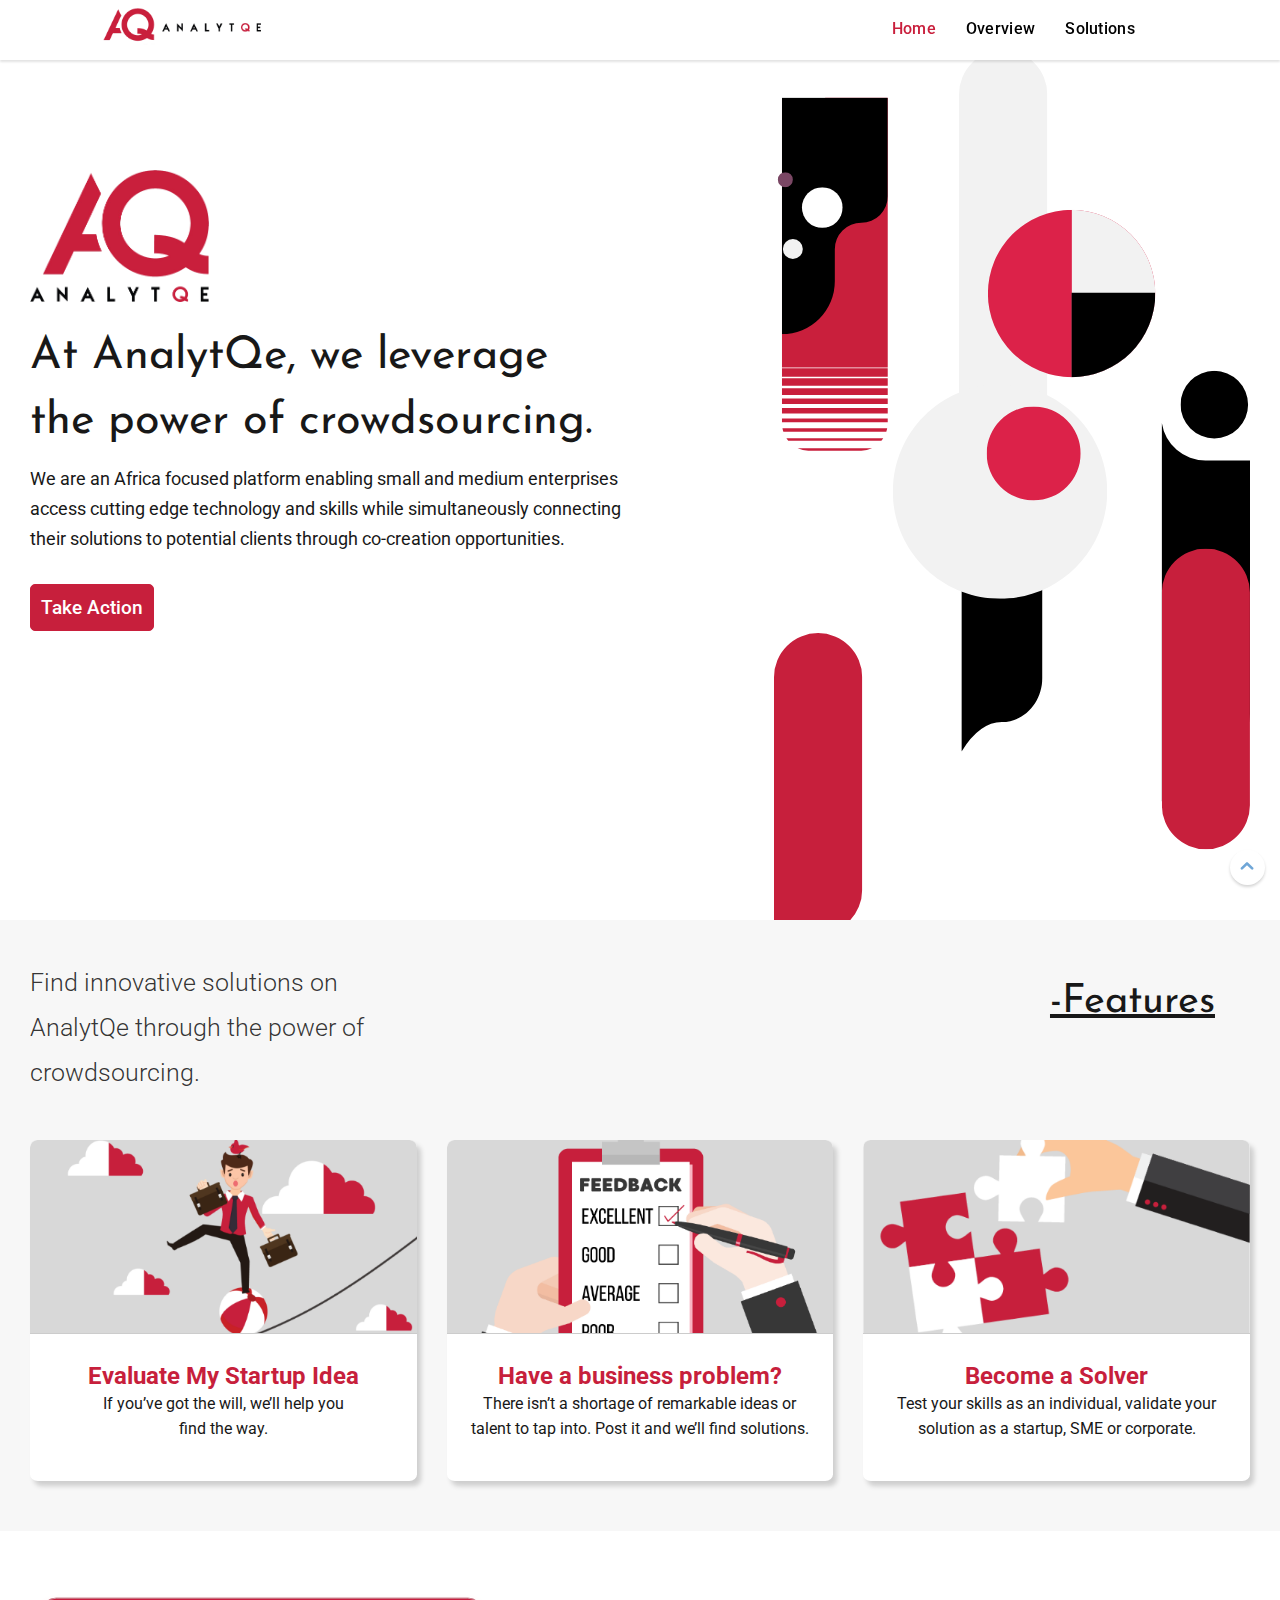
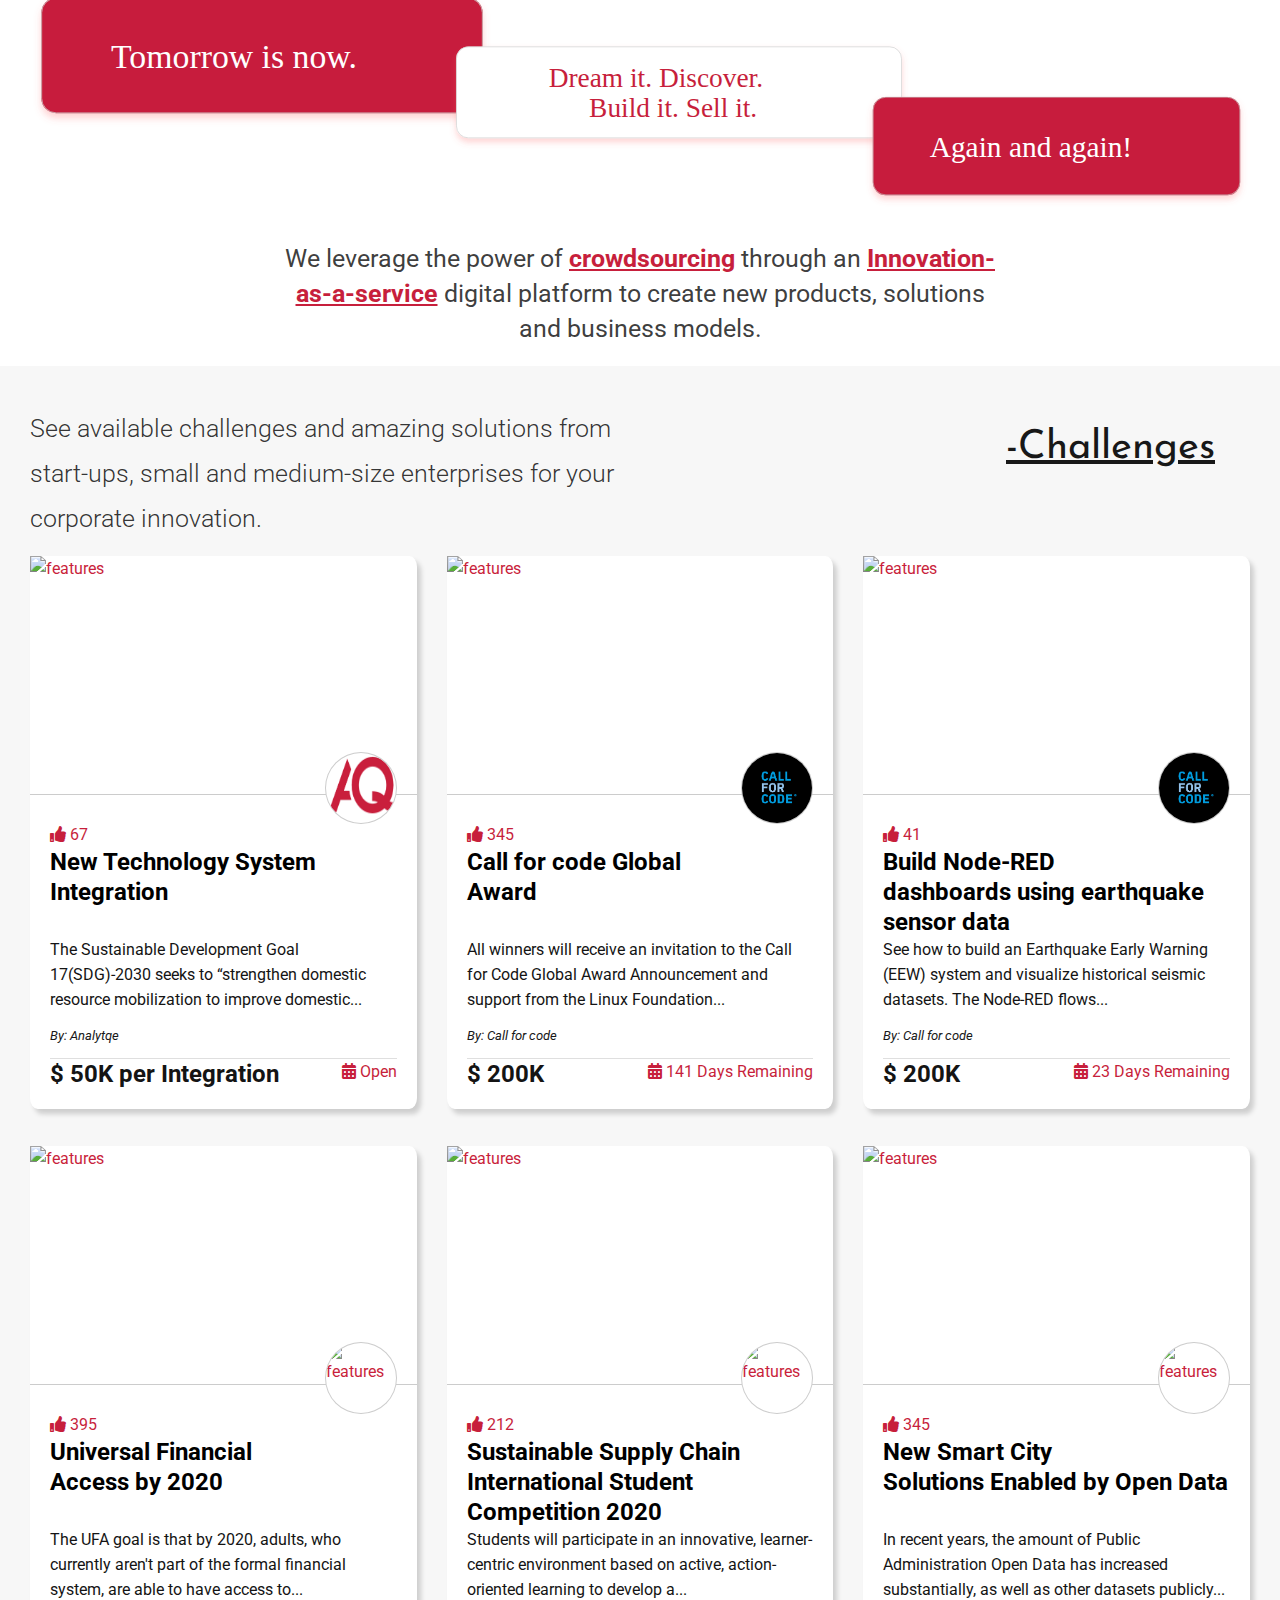
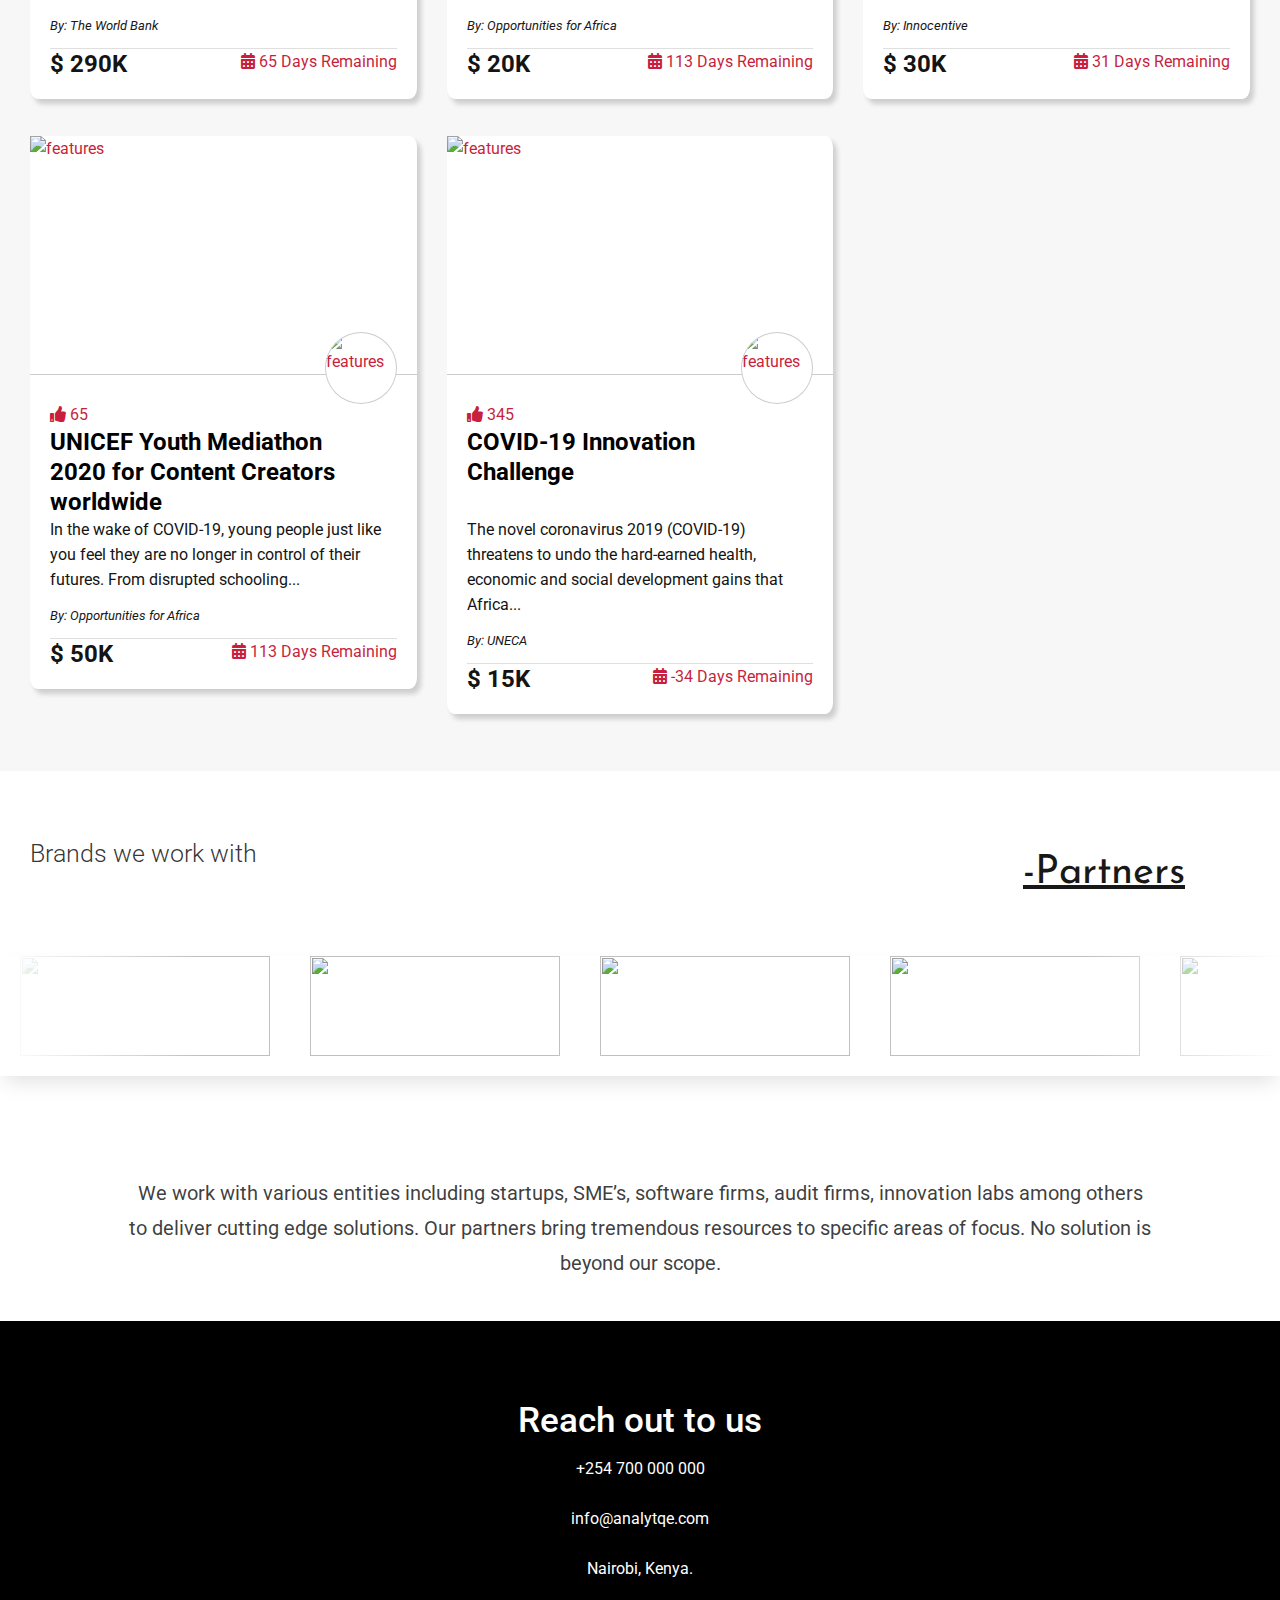
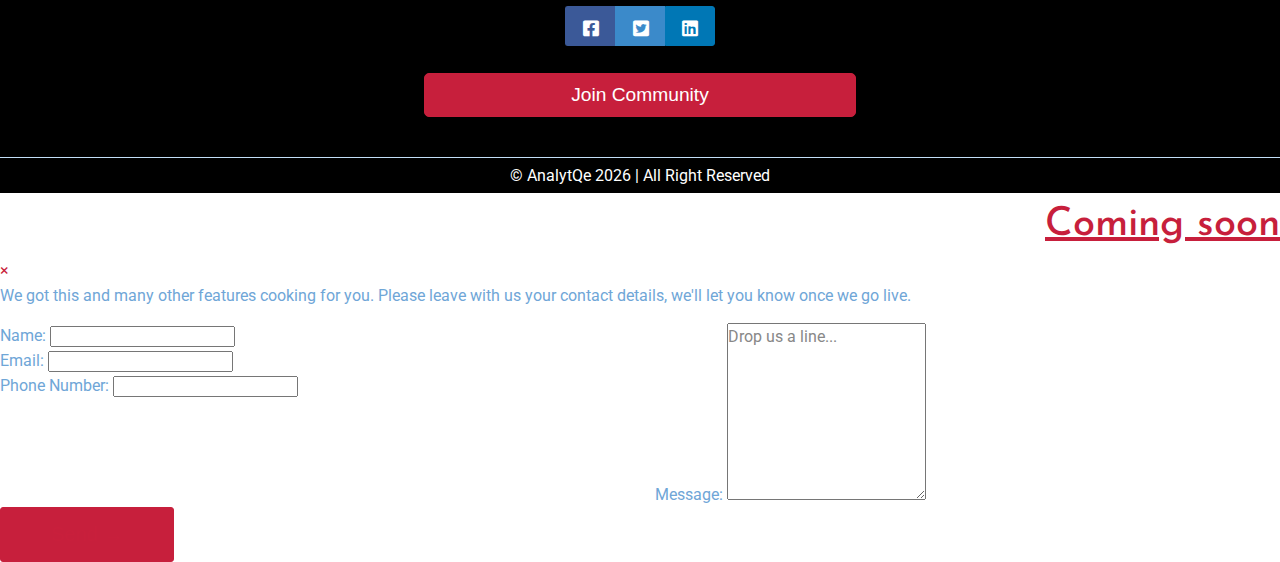
==== commit 903c6b8e: "fix 3" ====
--- a/index.html
+++ b/index.html
@@ -208,7 +208,7 @@
                                     <h5 class="black card-title" style="font-weight: bold!important; color: black; text-decoration: none; margin-top: 0px!important;">New Technology System Integration</h5>
                                     <p class="card-text" style="color: #141414;">The Sustainable Development Goal 17(SDG)-2030 seeks to “strengthen domestic resource mobilization to improve domestic...</p>
                                     <p class="card-text" style="min-height: auto; padding-bottom: 10px;"><small class="text-muted">By: Analytqe</small></p>
-                                    <div class="card-footer" style="display: inline-block; width: 100%;">
+                                    <div class="card-footer" style="display: inline-block; width: 100%; ">
 
                                         <span class="card-title text-left" style="color: #141414; text-decoration: none;">$ 50K per Integration</span>
 
@@ -221,7 +221,7 @@
 
                     <div class="col-md-4">
                         <a href="https://callforcode.org/challenge/" target="_blank">
-                            <div class="card" style=" max-width: 100%; padding-bottom: 0px;">
+                            <div class="card" style=" max-width: 100%; padding-bottom: 0px; vertical-align:middle; display:table-cell;">
 
                                 <img class="card-img-top" src="https://3kda485d4m0mmprok50zsd5m-wpengine.netdna-ssl.com/wp-content/uploads/2020/07/dev_collaboration.jpg" alt="features">
                                 <img class=" circle " style="    height: 72px;
@@ -252,7 +252,7 @@
 
                     <div class="col-md-4">
                         <a href="https://developer.ibm.com/events/call-for-code-live-build-node-red-dashboards-using-earthquake-sensor-data/" target="_blank">
-                            <div class="card" style=" max-width: 100%; padding-bottom: 0px;">
+                            <div class="card" style=" max-width: 100%; padding-bottom: 0px; vertical-align:middle; display:table-cell;">
 
                                 <img class="card-img-top" src="https://1.dam.s81c.com/m/6e652a22b9e6ba2e/original/ibm-skills-gateway-444x320.jpg" alt="features">
                                 <img class=" circle " style="    height: 72px;
@@ -283,7 +283,7 @@
 
                     <div class="col-md-4">
                         <a href="https://www.worldbank.org/en/topic/financialinclusion/brief/achieving-universal-financial-access-by-2020" target="_blank">
-                            <div class="card" style=" max-width: 100%; padding-bottom: 0px;">
+                            <div class="card" style=" max-width: 100%; padding-bottom: 0px; vertical-align:middle; display:table-cell;">
 
                                 <img class="card-img-top" src="https://www.worldbank.org/content/dam/photos/780x439/2015/dec-10/finance-infographic-keyframe-Getting2UFA-March2016.jpg" alt="features">
                                 <img class=" circle " style="    height: 72px;
@@ -313,7 +313,7 @@
 
                     <div class="col-md-4">
                         <a href="https://www.opportunitiesforafricans.com/the-food-factory-4-us-sustainable-supply-chain-international-student-competition-2020/" target="_blank">
-                            <div class="card" style=" max-width: 100%; padding-bottom: 0px;">
+                            <div class="card" style=" max-width: 100%; padding-bottom: 0px; vertical-align:middle; display:table-cell;">
 
                                 <img class="card-img-top" src="https://www.opportunitiesforafricans.com/wp-content/uploads/2020/08/foodfactory-international-student-competition-2021-696x277.jpg" alt="features">
                                 <img class=" circle " style="    height: 72px;
@@ -344,7 +344,7 @@
 
                     <div class="col-md-4">
                         <a href="https://innocentive.wazoku.com/#/challenge/626ac94b7b624ac5b86af3e7652f4df1?scrollTo=scrollDisco&searchIndex=4" target="_blank">
-                            <div class="card" style=" max-width: 100%; padding-bottom: 0px;">
+                            <div class="card" style=" max-width: 100%; padding-bottom: 0px; vertical-align:middle; display:table-cell;">
 
                                 <img class="card-img-top" src="https://wazoku-clients-us.s3.amazonaws.com/innocentive.wazoku.com/images/91a430d4625849d39885a6ad6d4d3d01.jpg" alt="features">
                                 <img class=" circle " style="    height: 72px;
@@ -374,7 +374,7 @@
 
                     <div class="col-md-4">
                         <a href="https://www.opportunitiesforafricans.com/unicef-youth-mediathon-2020/" target="_blank">
-                            <div class="card" style=" max-width: 100%; padding-bottom: 0px;">
+                            <div class="card" style=" max-width: 100%; padding-bottom: 0px; vertical-align:middle; display:table-cell;">
 
                                 <img class="card-img-top" src="https://www.opportunitiesforafricans.com/wp-content/uploads/2020/08/unicef-youth-mediathon-2020-696x441.jpg" alt="features">
                                 <img class=" circle " style="    height: 72px;
@@ -405,7 +405,7 @@
 
                     <div class="col-md-4">
                         <a href="https://www.uneca.org/aiif-covid-19-ic-fr/pages/africa-innovation-and-investment-forum-2020-covid-19-innovation-challenge" target="_blank">
-                            <div class="card" style=" max-width: 100%; padding-bottom: 0px;">
+                            <div class="card" style=" max-width: 100%; padding-bottom: 0px; vertical-align:middle; display:table-cell;">
 
                                 <img class="card-img-top" src="https://www.uneca.org/sites/default/files/images/Science_Tech/new_banner.jpg" alt="features">
                                 <img class=" circle " style="    height: 72px;
@@ -515,48 +515,6 @@
     </main>
     <i class="scroll-top-btn scroll-top show "></i>
 
-    <!-- Modal -->
-    <!-- <div id="myModal " class="modal fade " role="dialog ">
-        <div class="modal-dialog ">
-            <div class="modal-content ">
-                <div class="modal-header ">
-                    <button type="button " class="close " data-dismiss="modal ">&times;</button>
-                    <h4 class="titlehd modal-title text-center " style=" color: #C71F3C; ">
-                        Coming soon
-                    </h4>
-
-                </div>
-                <div class="modal-body ">
-                    <form role="form " method="post " id="reused_form ">
-                        <p> An Africa focused platform enabling small and medium enterprises access cutting edge technology and skills while simultaneously connecting their solutions to potential clients through co-creation opportunities.
-                        </p>
-                        <div class="form-group ">
-                            <label for="name "> Name:</label>
-                            <input type="text " class="form-control " id="name " name="name " required maxlength="50 ">
-                        </div>
-                        <div class="form-group ">
-                            <label for="email "> Email:</label>
-                            <input type="email " class="form-control " id="email " name="email " required maxlength="50 ">
-                        </div>
-                        <div class="form-group ">
-                            <label for="phone "> Phone Number:</label>
-                            <input type="number " class="form-control " id="phone " name="phone " required maxlength="50 ">
-                        </div>
-                        <div class="form-group ">
-                            <label for="name "> Message:</label>
-                            <textarea class="form-control " type="textarea " name="message " id="message " placeholder="Drop us a line... " maxlength="6000 " rows="7 "></textarea>
-                        </div>
-                        <button type="submit " class="btn btn-lg btn-success btn-block " id="btnContactUs ">Send! &rarr;</button>
-                    </form>
-                    <div id="success_message " style="width:100%; height:100%; display:none; ">
-                        <h3>Sent your message successfully!</h3>
-                    </div>
-                    <div id="error_message " style="width:100%; height:100%; display:none; ">
-                        <h3>Error</h3> Sorry there was an error sending your form. </div>
-                </div>
-            </div>
-        </div>
-    </div> -->
 
 
     <footer class=" light">
@@ -609,7 +567,7 @@
 
                 </div>
                 <div class="modal-body ">
-                    <form role="form " method="post " id="reused_form ">
+                    <form id="reused_form freeversion " method="post" action="fcf-assets/fcf.process.php">
                         <!-- <p>We are an Africa focused platform enabling small and medium enterprises access cutting edge technology and skills while simultaneously connecting their solutions to potential clients through co-creation opportunities.
                         </p> -->
                         <p>We got this and many other features cooking for you. Please leave with us your contact details, we'll let you know once we go live.</p>
@@ -638,7 +596,7 @@
                         </div>
 
 
-                        <button type="submit " class="btn btn-lg btn-success btn-block " id="btnContactUs ">Send &rarr;</button>
+                        <button type="submit " class="btn btn-lg btn-success btn-block ">Send &rarr;</button>
                     </form>
                     <div id="success_message " style="width:100%; height:100%; display:none; ">
                         <h3>Sent your message successfully!</h3>
@@ -659,52 +617,11 @@
             });
         });
     </script>
-    <!-- Modal -->
-    <div id="myModal " class="modal fade ">
-        <div class="modal-dialog ">
-            <div class="modal-content ">
-                <div class="modal-header ">
-                    <button type="button " class="close " data-dismiss="modal ">&times;</button>
-                    <h4 class="titlehd modal-title text-center " style=" color: #C71F3C; ">
-                        Coming soon
-                    </h4>
-
-                </div>
-                <div class="modal-body ">
-                    <form role="form " method="post " id="reused_form ">
-                        <p> An Africa focused platform enabling small and medium enterprises access cutting edge technology and skills while simultaneously connecting their solutions to potential clients through co-creation opportunities.
-                        </p>
-                        <div class="form-group ">
-                            <label for="name "> Name:</label>
-                            <input type="text " class="form-control " id="name " name="name " required maxlength="50 ">
-                        </div>
-                        <div class="form-group ">
-                            <label for="email "> Email:</label>
-                            <input type="email " class="form-control " id="email " name="email " required maxlength="50 ">
-                        </div>
-                        <div class="form-group ">
-                            <label for="phone "> Phone Number:</label>
-                            <input type="number " class="form-control " id="phone " name="phone " required maxlength="50 ">
-                        </div>
-                        <div class="form-group ">
-                            <label for="name "> Message:</label>
-                            <textarea class="form-control " type="textarea " name="message " id="message " placeholder="Drop us a line... " maxlength="6000 " rows="7 "></textarea>
-                        </div>
-                        <button type="submit " class="btn btn-lg btn-success btn-block " id="btnContactUs ">Send! &rarr;</button>
-                    </form>
-                    <div id="success_message " style="width:100%; height:100%; display:none; ">
-                        <h3>Sent your message successfully!</h3>
-                    </div>
-                    <div id="error_message " style="width:100%; height:100%; display:none; ">
-                        <h3>Error</h3> Sorry there was an error sending your form. </div>
-                </div>
-            </div>
-        </div>
-    </div>
-
-
-    <!-- <script src="https://cdnjs.cloudflare.com/ajax/libs/bootbox.js/5.4.0/bootbox.min.js -->
-    "></script>
+
+    <script src="fcf-assets/js/fcf.just-validate.min.js"></script>
+    <script src="fcf-assets/js/fcf.form.js"></script>
+
+
     <link rel="stylesheet " href="assets/media/icons/iconsmind/line-icons.min.css ">
     <script src="assets/scripts/parallax.min.js "></script>
     <script src="assets/scripts/glide.min.js "></script>
--- a/skin.css
+++ b/skin.css
@@ -213,16 +213,6 @@
 .glide__bullets>button,
 .pagination li.page a {
     border-color: rgb(18, 48, 74);
-}
-
-body,
-p,
-input,
-textarea,
- ::placeholder,
-.tab-box.tab-vertical>.tab-nav li:not(.active):not(:hover) a,
-body>header .container>h2 {
-    color: rgb(88, 119, 144);
 }
 
 body>nav.light:not(.menu-transparent),
--- a/assets/css/style2.css
+++ b/assets/css/style2.css
@@ -88,6 +88,12 @@
     h6,
     p {
         margin: 0;
+    }
+    
+    .card-body>.card-footer {
+        padding: 0!important;
+        background-color: white!important;
+        border-top: 1px solid rgba(0, 0, 0, .125);
     }
     
     p {
@@ -5893,7 +5899,7 @@
     
     .desc23 {
         color: rgba(0, 0, 0, 0.623)!important;
-        line-height: 25px;
+        line-height: 30px;
         font-size: 18px!important;
     }
     
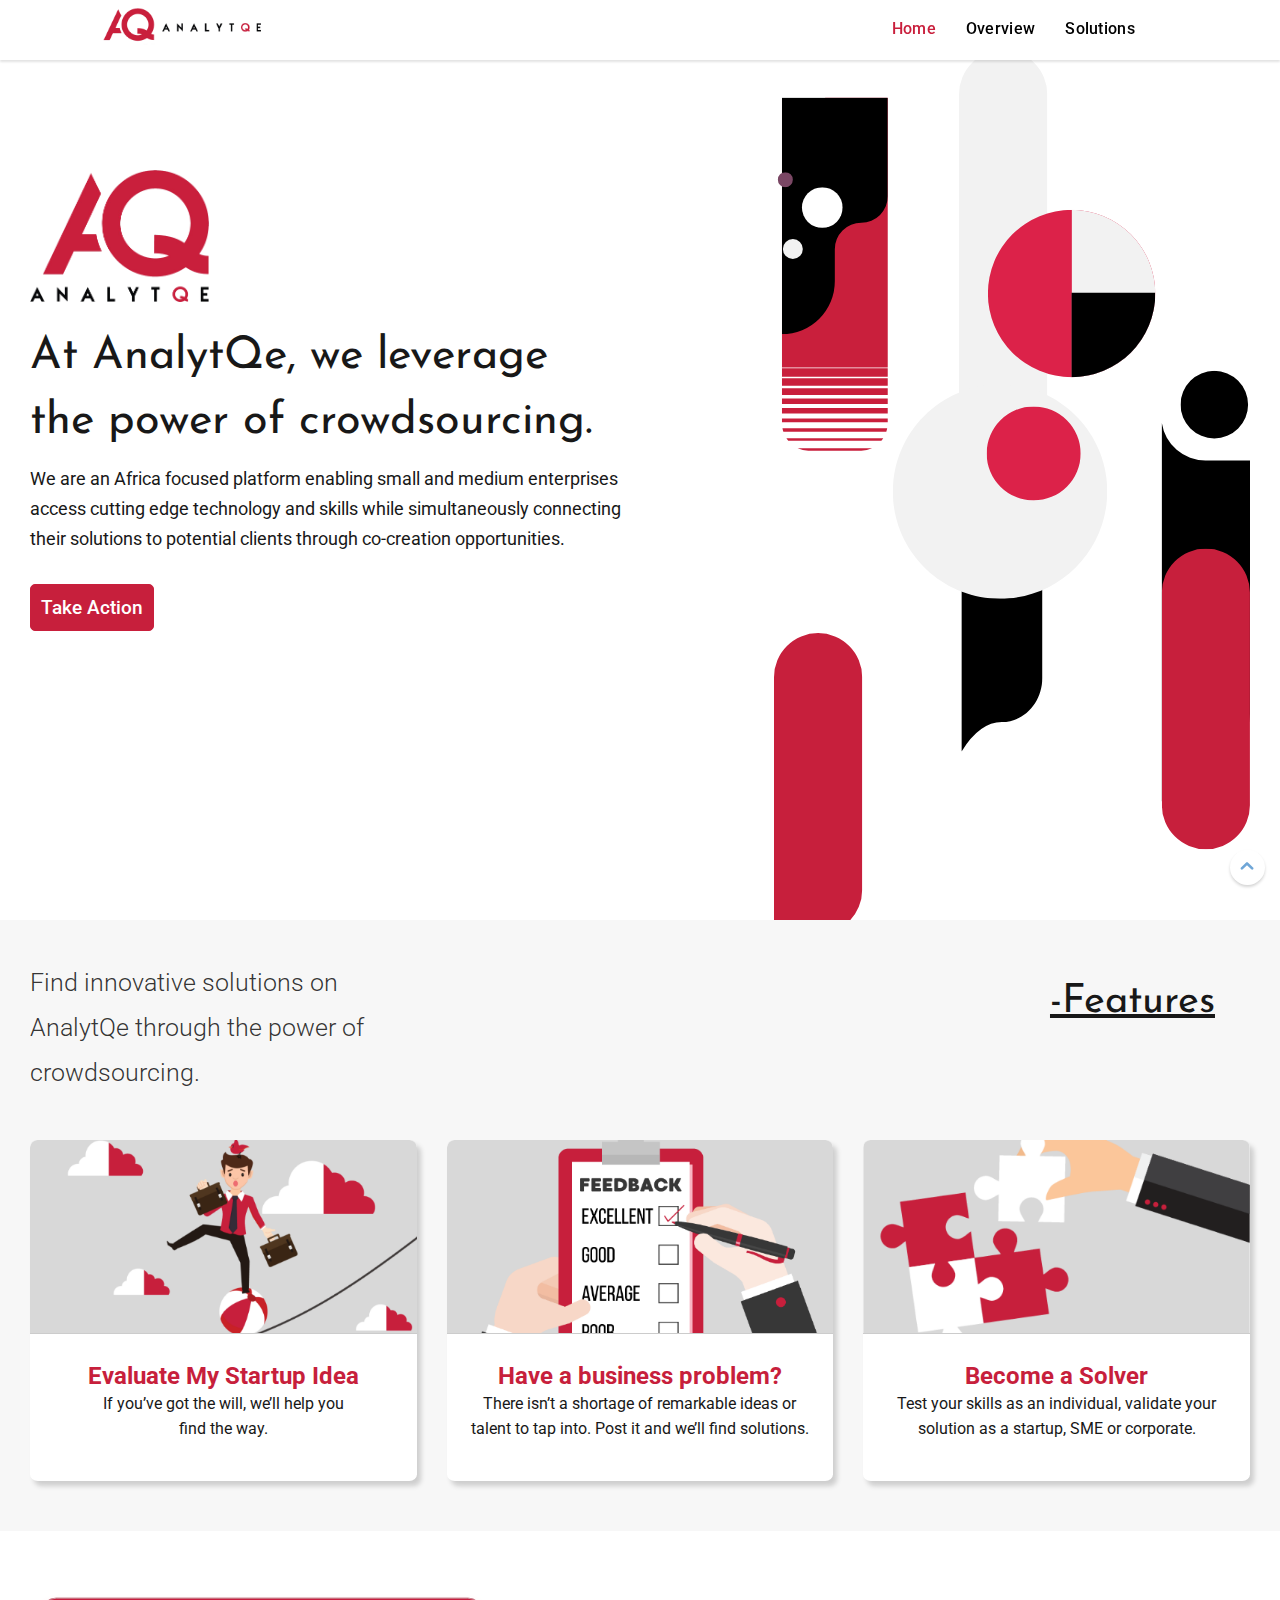
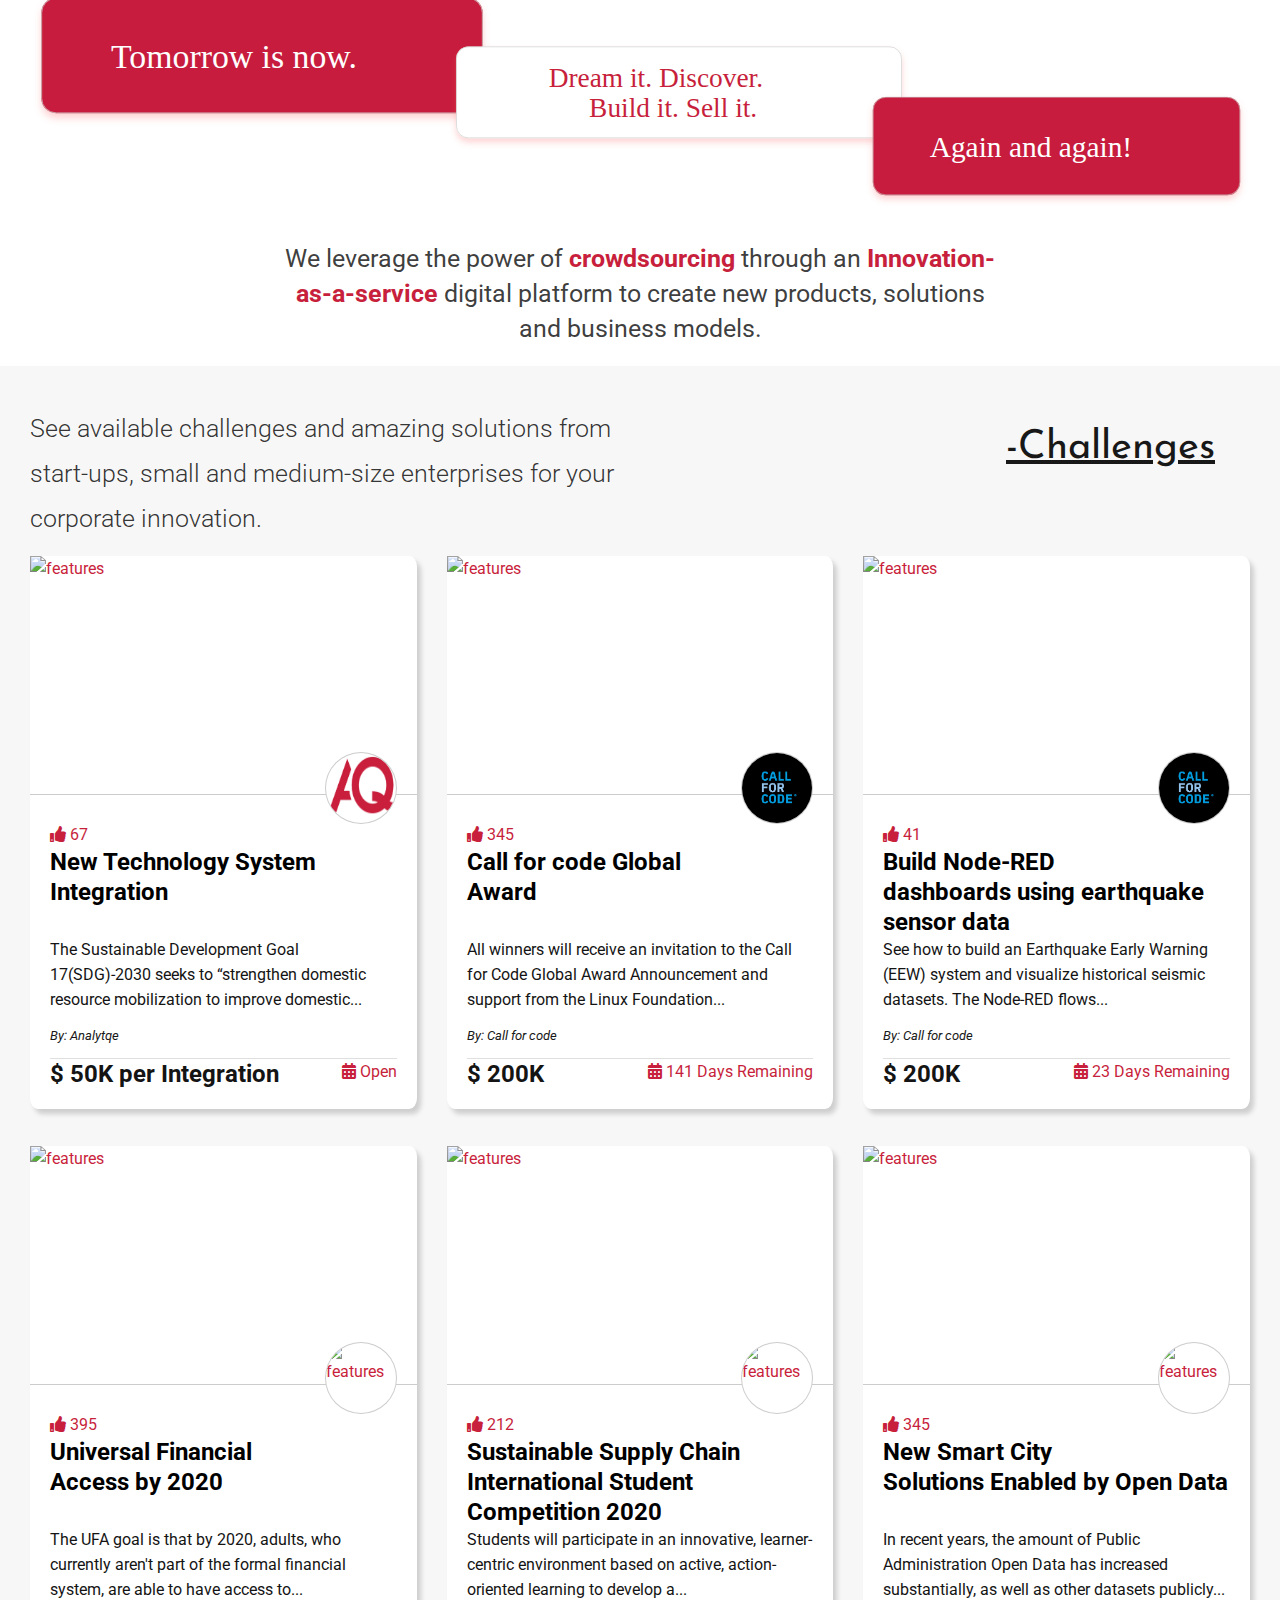
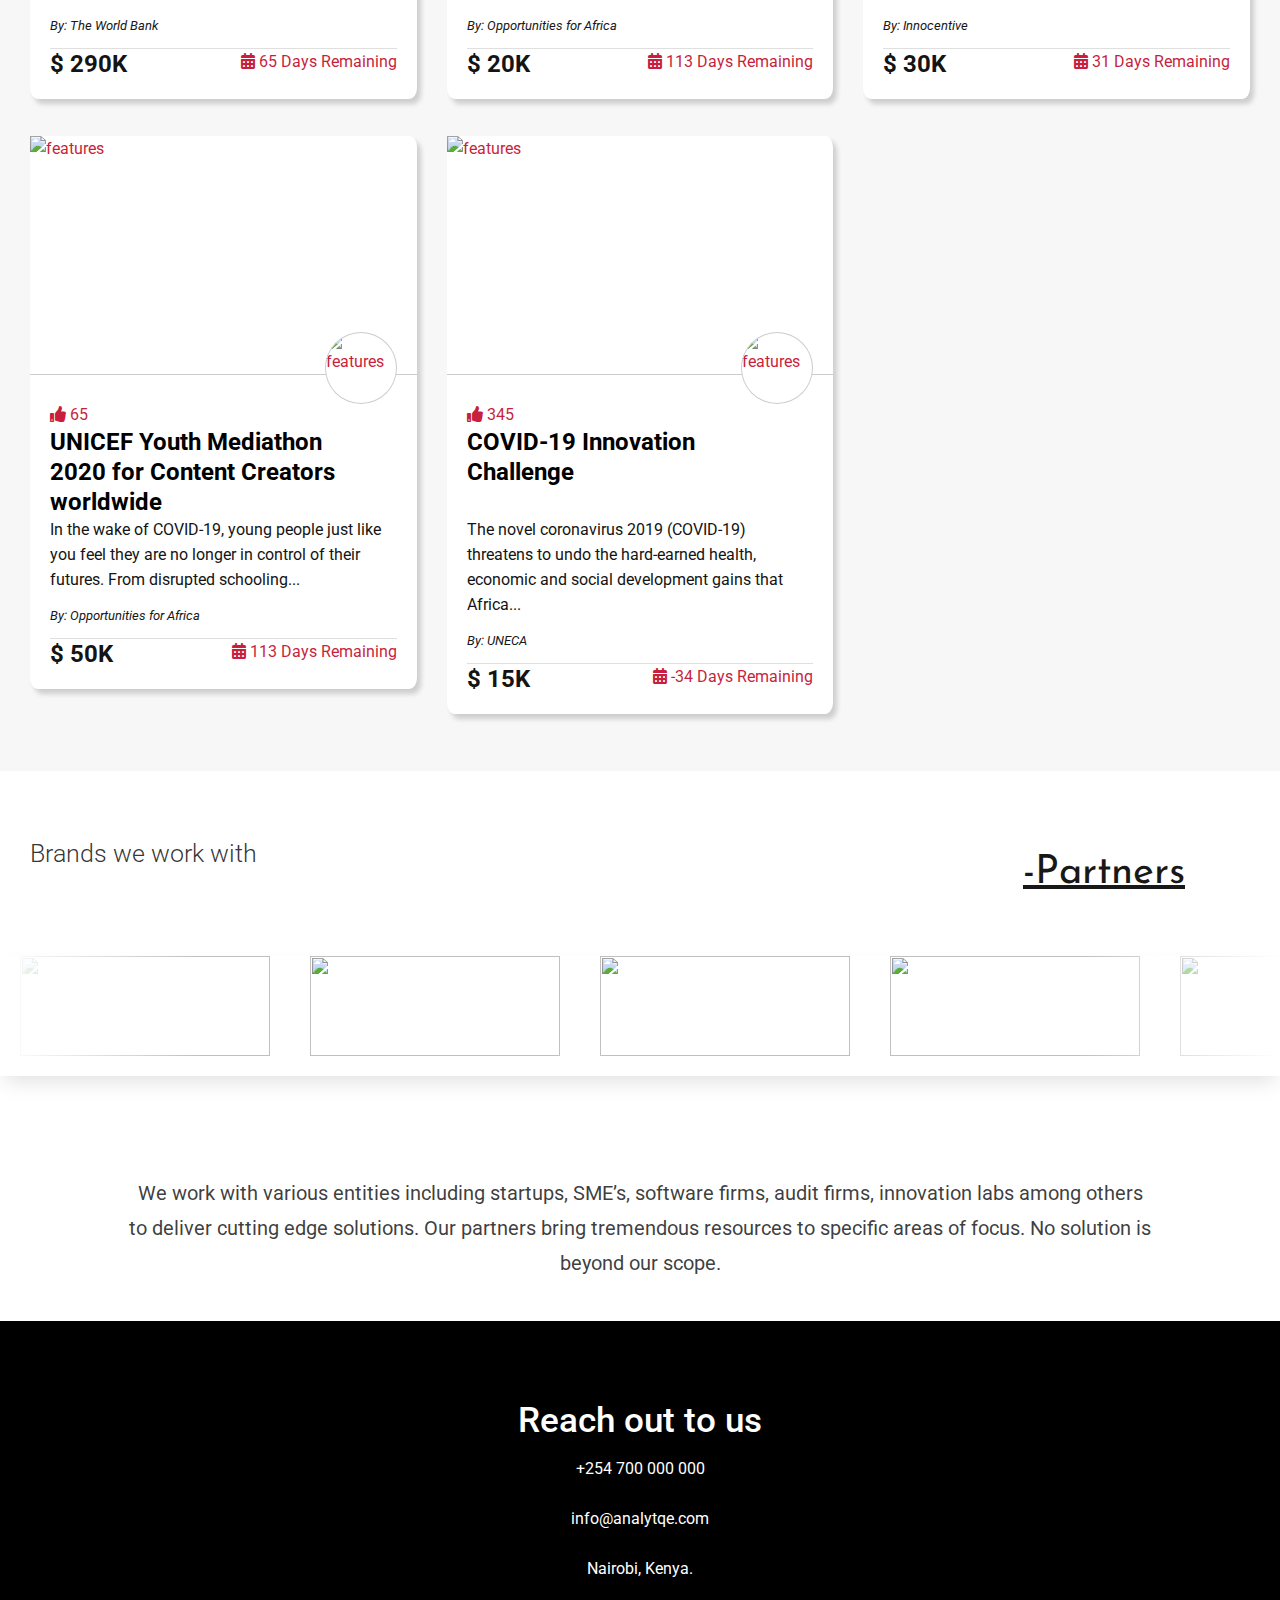
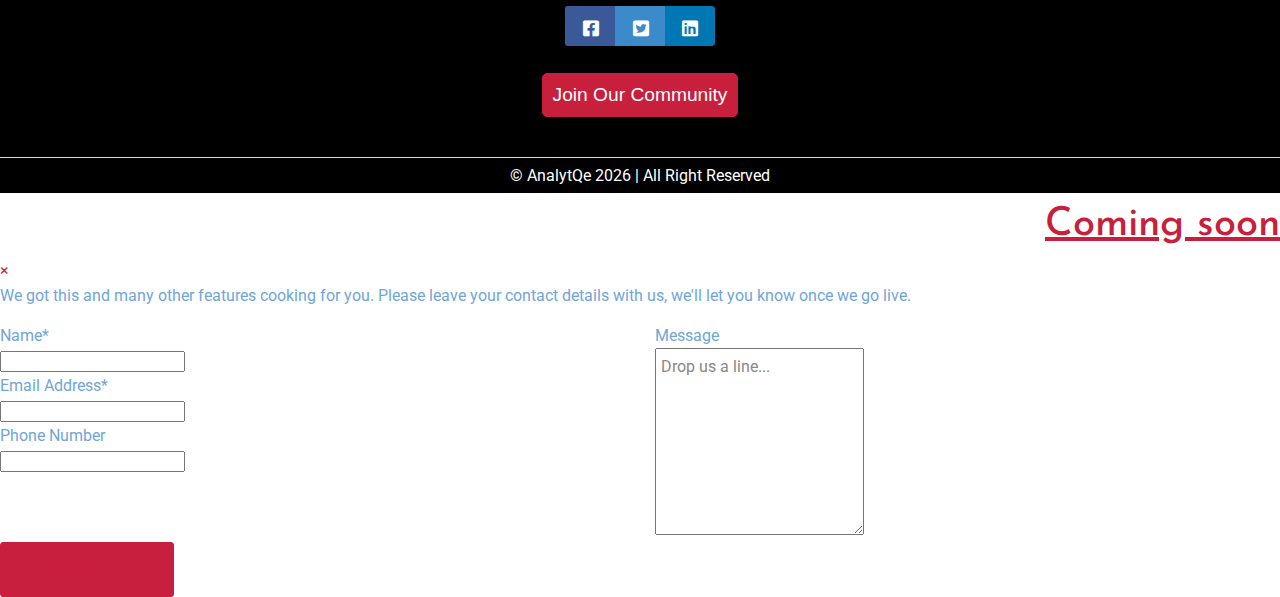
==== commit e9384941: "final fix 4" ====
--- a/index.html
+++ b/index.html
@@ -173,8 +173,7 @@
                 </div>
                 <br>
                 <div class=" text-center look" style="width: 100%; text-align: center; padding-top: 50px;">
-                    <p class=" text-center" style=" text-align: center; padding-left: 20%!important; padding-right: 20%!important; font-size: 25px; line-height: 35px; color: rgba(0, 0, 0, 0.767);">We leverage the power of <strong style="text-decoration: underline; color: #C71F3C;">crowdsourcing</strong> through an <strong style="text-decoration: underline; color: #C71F3C;">Innovation-as-a-service</strong> digital platform to
-                        create new products, solutions and business models.
+                    <p class=" text-center" style=" text-align: center; padding-left: 20%!important; padding-right: 20%!important; font-size: 25px; line-height: 35px; color: rgba(0, 0, 0, 0.767);">We leverage the power of <strong style=" color: #C71F3C;">crowdsourcing</strong> through an <strong style=" color: #C71F3C;">Innovation-as-a-service</strong> digital platform to create new products, solutions and business models.
                     </p>
                 </div>
             </div>
@@ -536,8 +535,8 @@
                         <a class="linkedin"><i class="fab fa-linkedin "></i></a>
                     </div>
                     <br>
-                    <a href="http://eepurl.com/hc9kxn " target="_blank "><button type="button " class="btn btn-xs btn-circle "  style="margin-top: 20px; color: white; background-color: #C71F3C; border-radius: 5px; font-size: larger; padding: 10px;
-                        width: 40%; ">Join Community</button></a>
+                    <button data-toggle="modal" data-target="#myModal" type="button " class="btn btn-xs btn-circle " style="margin-top: 20px; color: white; background-color: #C71F3C; border-radius: 5px; font-size: larger; padding: 10px;
+                       ">Join Our Community</button>
 
                 </div>
             </div>
@@ -567,46 +566,65 @@
 
                 </div>
                 <div class="modal-body ">
-                    <form id="reused_form freeversion " method="post" action="fcf-assets/fcf.process.php">
-                        <!-- <p>We are an Africa focused platform enabling small and medium enterprises access cutting edge technology and skills while simultaneously connecting their solutions to potential clients through co-creation opportunities.
-                        </p> -->
-                        <p>We got this and many other features cooking for you. Please leave with us your contact details, we'll let you know once we go live.</p>
-                        <div class="row">
-                            <div class="col-md-6">
-                                <div class="form-group ">
-                                    <label for="name "> Name:</label>
-                                    <input type="text " class="form-control " id="name " name="name " required maxlength="50 ">
-                                </div>
-                                <div class="form-group ">
-                                    <label for="email "> Email:</label>
-                                    <input type="email " class="form-control " id="email " name="email " required maxlength="50 ">
-                                </div>
-                                <div class="form-group ">
-                                    <label for="phone "> Phone Number:</label>
-                                    <input type="number " class="form-control " id="phone " name="phone " required maxlength="50 ">
-                                </div>
-                            </div>
-                            <div class="col-md-6">
-
-                                <div class="form-group ">
-                                    <label for="name "> Message:</label>
-                                    <textarea class="form-control " type="textarea " name="message " id="message " placeholder="Drop us a line... " maxlength="6000 " rows="7 "></textarea>
-                                </div>
-                            </div>
-                        </div>
-
-
-                        <button type="submit " class="btn btn-lg btn-success btn-block ">Send &rarr;</button>
-                    </form>
-                    <div id="success_message " style="width:100%; height:100%; display:none; ">
-                        <h3>Sent your message successfully!</h3>
-                    </div>
-                    <div id="error_message " style="width:100%; height:100%; display:none; ">
-                        <h3>Error</h3> Sorry there was an error sending your form. </div>
+                    <div id="fcf-form">
+                        <form class="fcf-form-class" id="reused_form freeversion " method="post" action="fcf-assets/fcf.process.php">
+                            <!-- <p>We are an Africa focused platform enabling small and medium enterprises access cutting edge technology and skills while simultaneously connecting their solutions to potential clients through co-creation opportunities.
+                            </p> -->
+                            <p>We got this and many other features cooking for you. Please leave your contact details with us, we'll let you know once we go live.</p>
+                            <div class="row">
+                                <div class="col-md-6">
+                                    <div class="field form-group ">
+                                        <label for="Name" class="">Name*</label>
+                                        <div>
+                                            <input type="text" name="Name" id="Name" class="input is-full-width" maxlength="100" data-validate-field="Name">
+                                        </div>
+                                    </div>
+                                    <div class="field form-group ">
+                                        <label for="Email" class="label has-text-weight-normal">Email Address*</label>
+                                        <div class="control">
+                                            <input type="email" name="Email" id="Email" class="input is-full-width" maxlength="100" data-validate-field="Email">
+                                        </div>
+                                    </div>
+                                    <div class="field form-group ">
+                                        <label for="Phone" class="label ">Phone Number</label>
+                                        <div class="control">
+                                            <input type="text" name="Phone" id="Phone" maxlength="100" data-validate-field="Phone">
+                                        </div>
+                                    </div>
+
+                                </div>
+                                <div class="col-md-6">
+
+                                    <div class=" form-group ">
+                                        <label for="Message" class="Label">Message</label>
+                                        <div>
+                                            <textarea name="Message" id="Message" class="textarea" maxlength="3000" rows="7" placeholder="Drop us a line... " data-validaten -field="Message"></textarea>
+                                        </div>
+                                    </div>
+
+                                </div>
+                            </div>
+
+                            <div id="fcf-status" class="fcf-status"></div>
+
+                            <button id="fcf-button" type="submit" class="field btn btn-lg btn-success btn-block ">Send &rarr;</button>
+                        </form>
+                    </div>
+
+                    <div id="fcf-thank-you" style="display:none">
+                        <!-- Thank you message goes below -->
+                        <strong>It's sent!</strong>
+                        <p>Now relax, we will get back in touch with you soon.</p>
+                        <!-- Thank you message goes above -->
+                    </div>
+
+
                 </div>
             </div>
         </div>
     </div>
+
+
 
     <!-- sometime later, probably inside your on load event callback -->
     <script>
--- a/assets/css/style2.css
+++ b/assets/css/style2.css
@@ -34,6 +34,10 @@
         font-style: normal;
     }
     
+    textarea {
+        padding: 5px!important;
+    }
+    
     body,
     textarea {
         font-family: 'Roboto', sans-serif!important;
@@ -41,6 +45,7 @@
         line-height: 25px;
         padding: 0;
         margin: 0;
+        /* color:#B81111; */
     }
     
     .modal-body {
@@ -6009,7 +6014,8 @@
         border-radius: 2%!important;
         box-shadow: 4px 5px 5px rgba(0, 0, 0, 0.17);
         padding-bottom: 20px;
-        text-decoration: none;
+        cursor: pointer!important;
+        /* text-decoration: none; */
     }
     
     .card-footer {
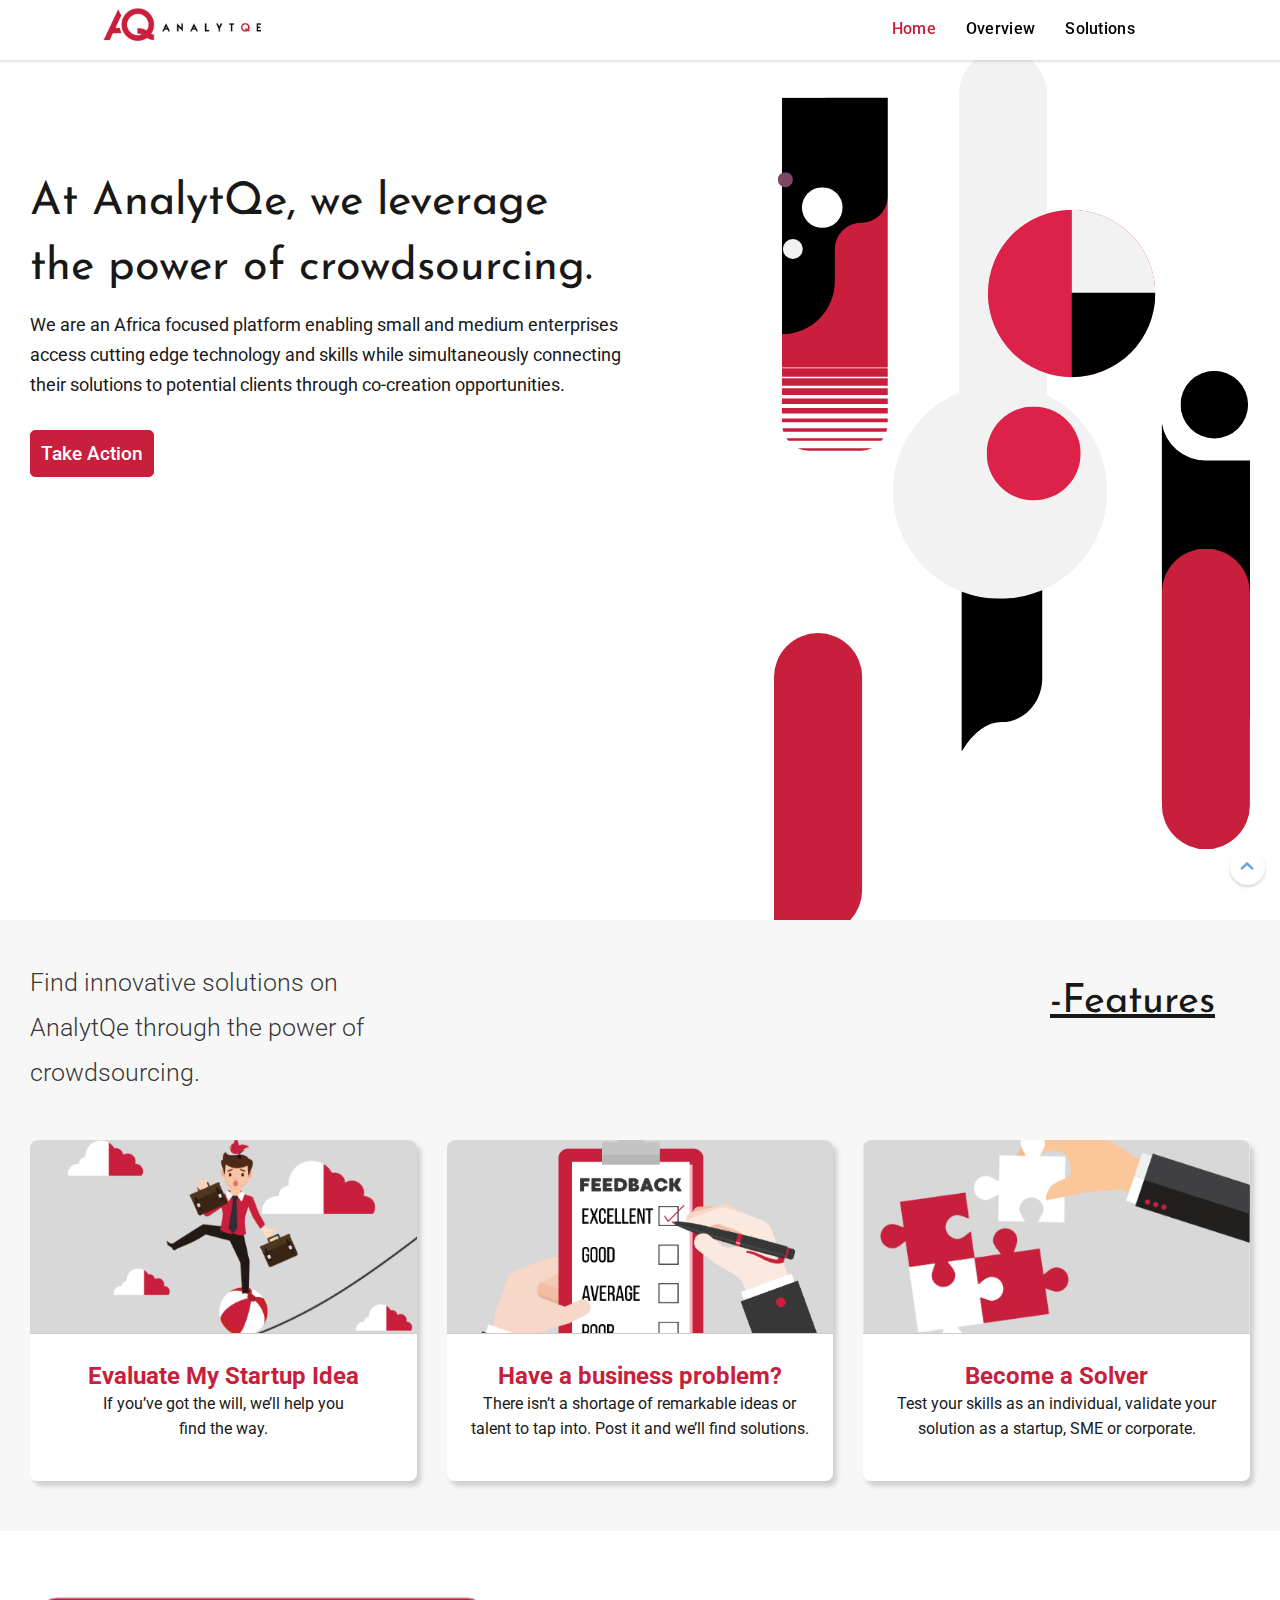
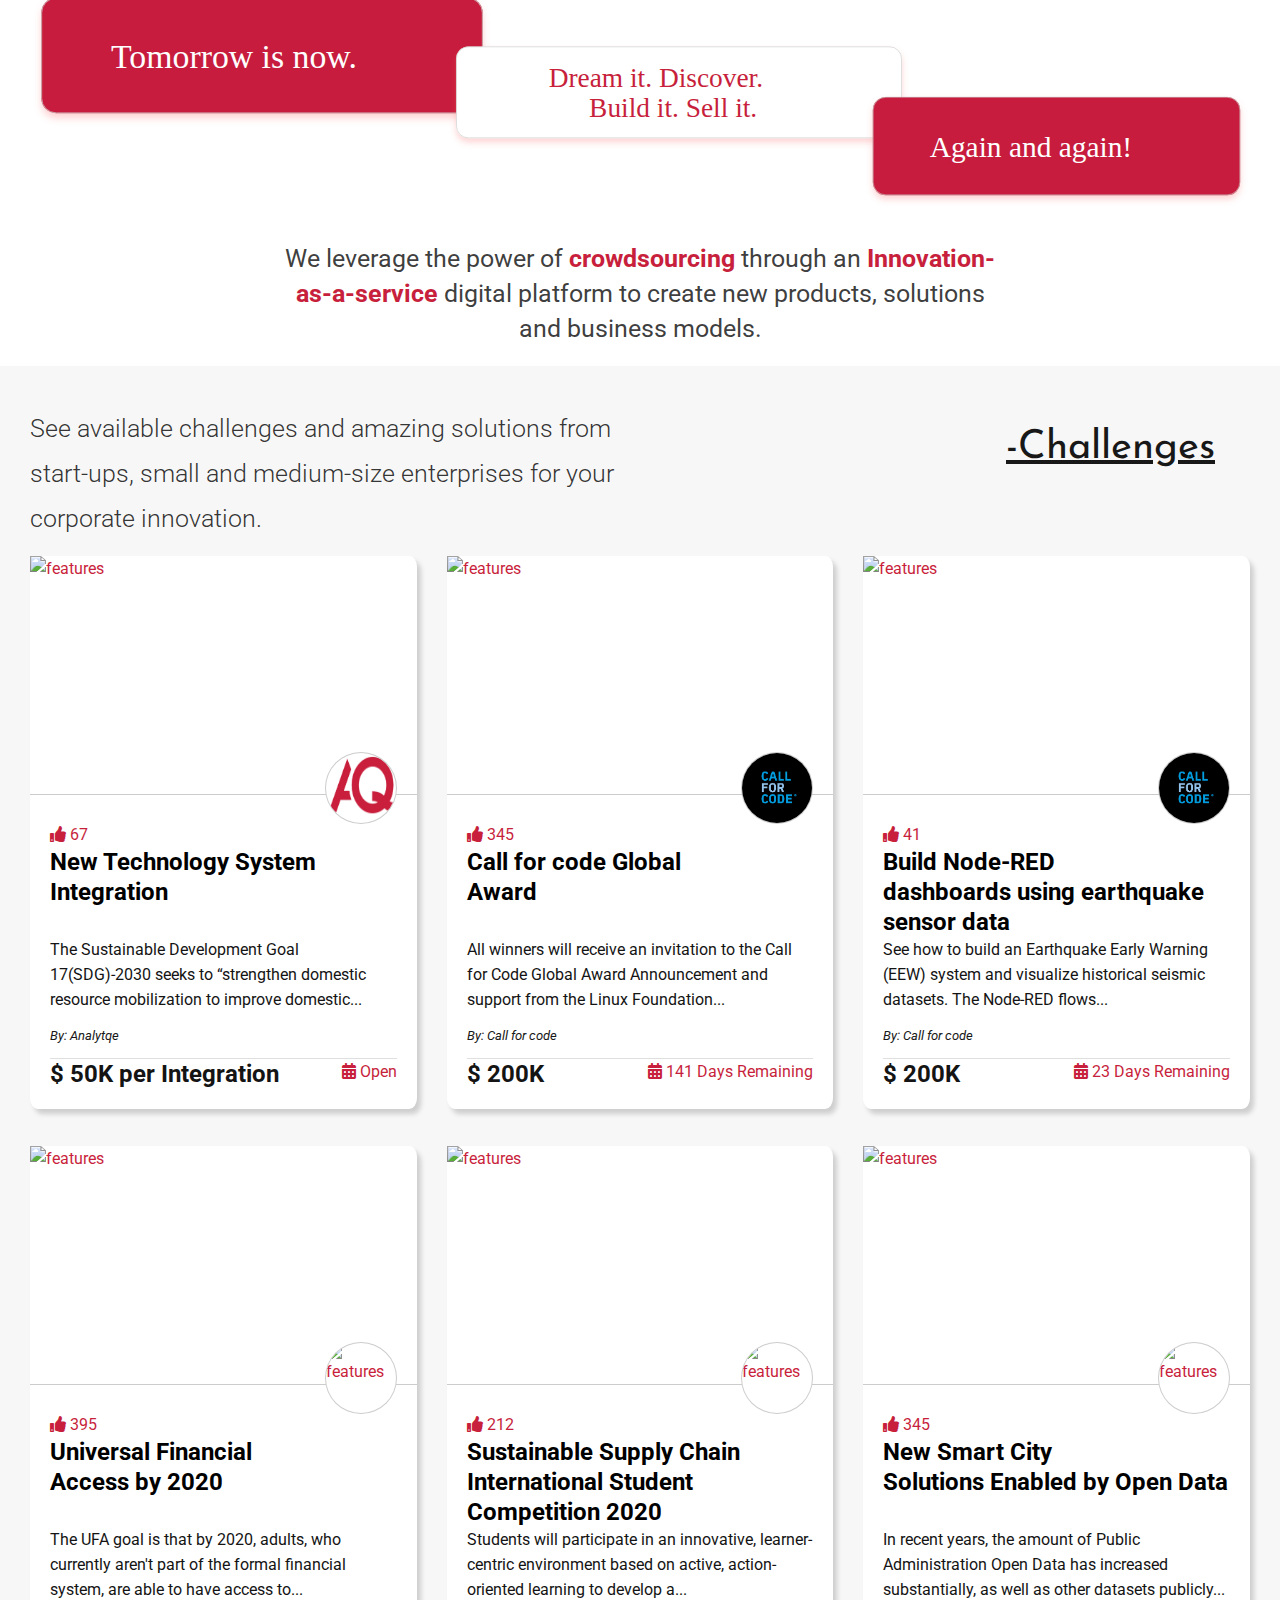
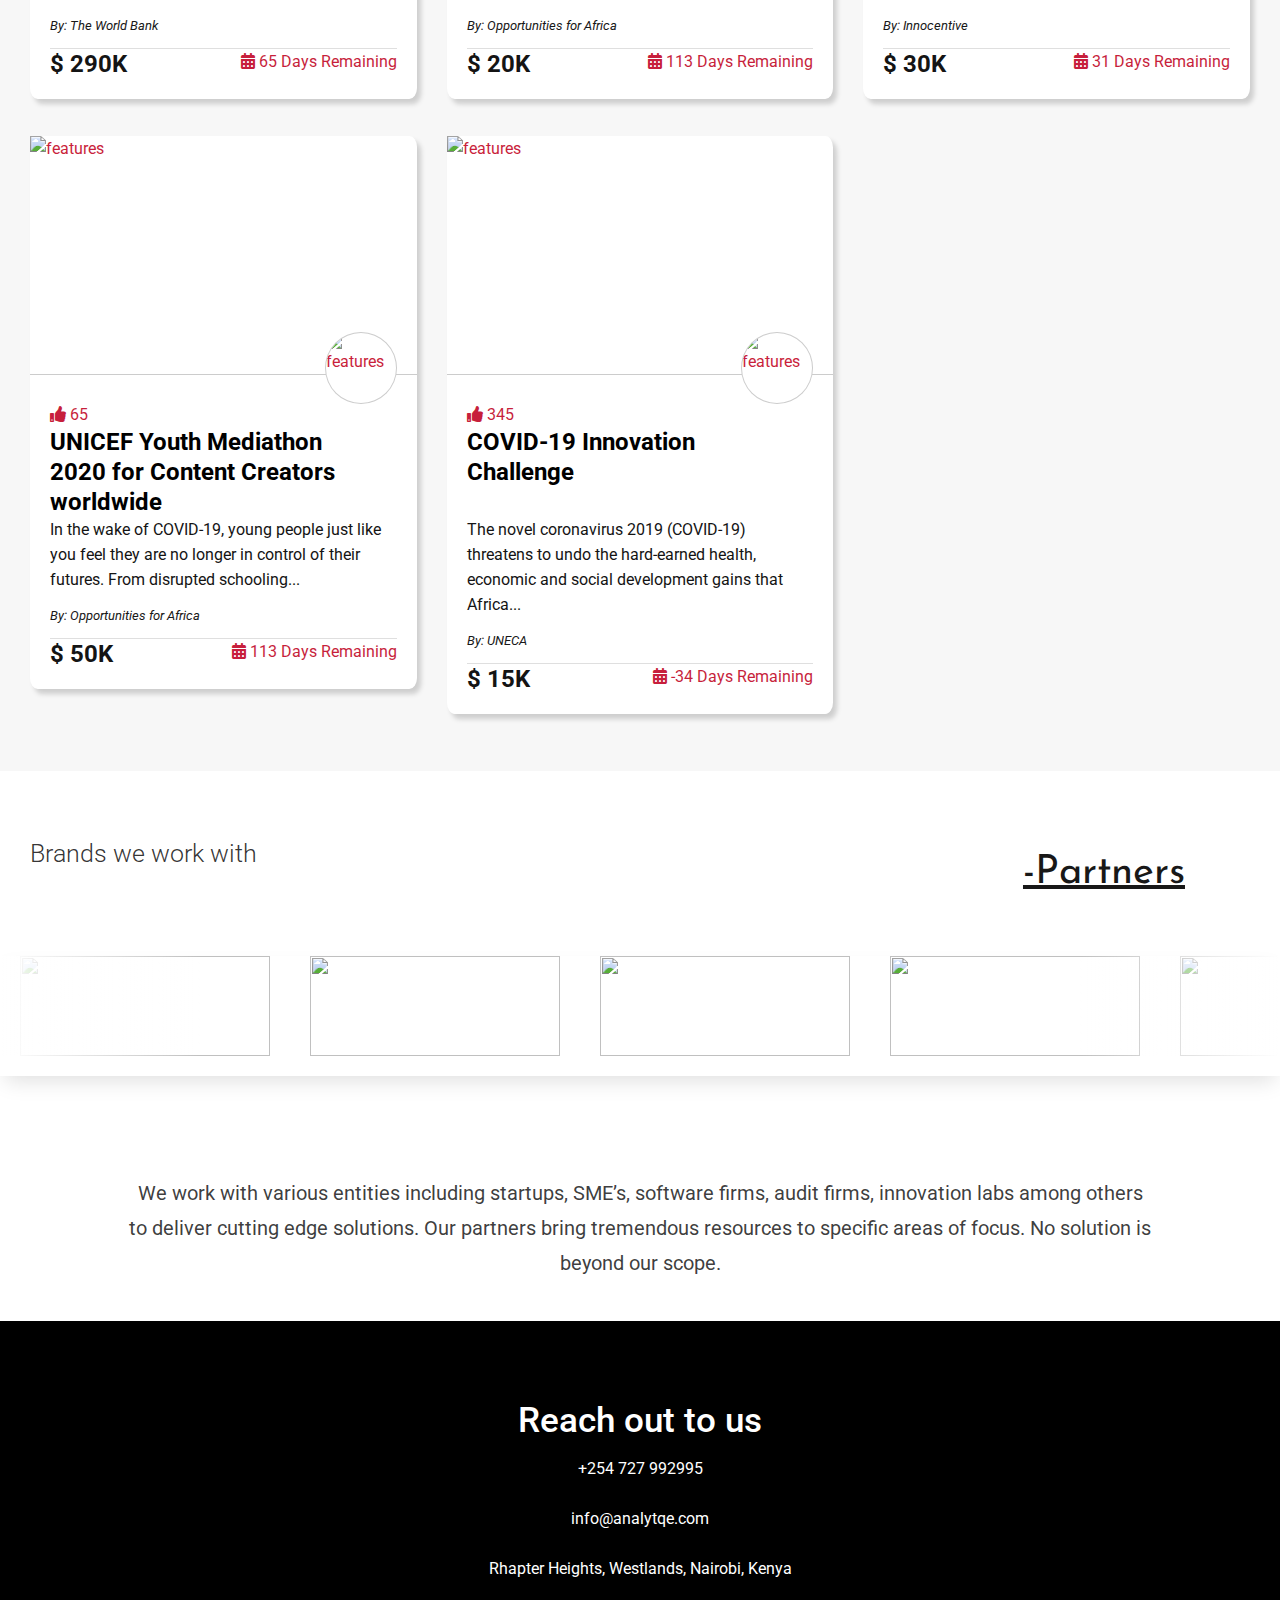
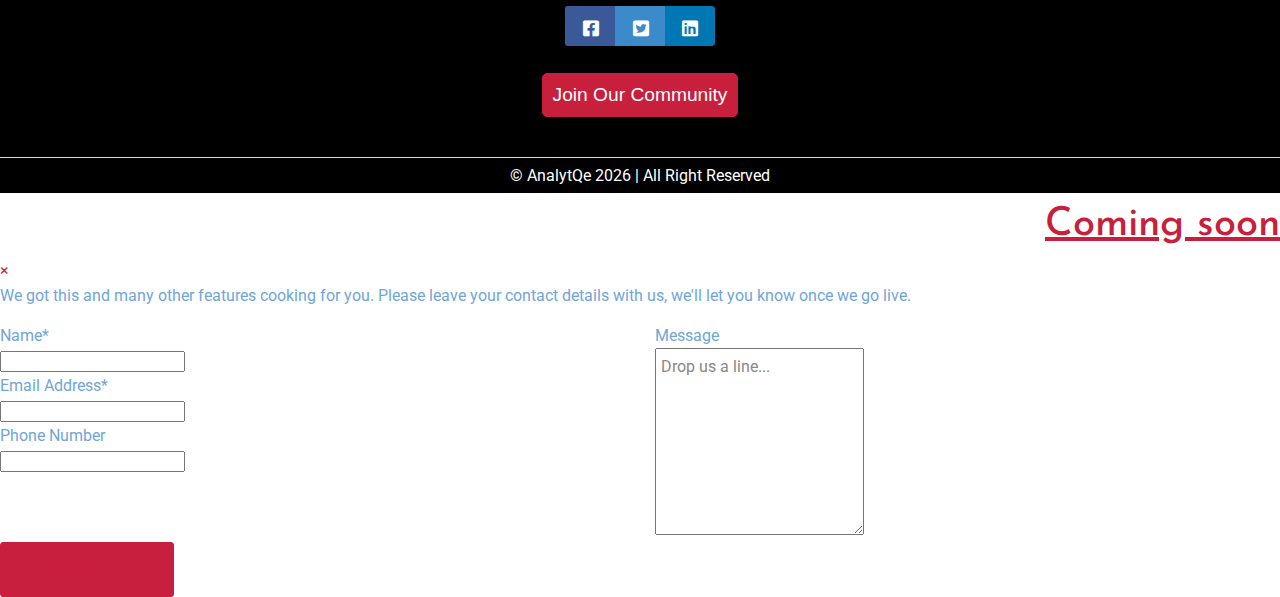
==== commit 1247904f: "final_fix" ====
--- a/index.html
+++ b/index.html
@@ -85,7 +85,7 @@
                 <div class="upl row">
 
                     <div class="col-md-6 top-left" style="float: left; text-align: left;">
-                        <img class="img-top" src="assets/img/logo_trans.png">
+                        <!-- <img class="img-top" src="assets/img/logo_trans.png"> -->
 
                         <!-- <p class="head">Is your product more boring than salt? Unlikely!</p> -->
                         <p class="head">At AnalytQe, we leverage the power of crowdsourcing.</p>
@@ -476,10 +476,10 @@
                         <a href="https://kyobidigital.com/" target="_blank">
                             <img src="assets/img/cropped-KYOBI-DIGITAL-logo-01.png" height="100" width="250" alt="" /> </a>
                     </div>
-                    <div class="slide" style="width: 100px;">
+                    <!-- <div class="slide" style="width: 100px;">
                         <a href="https://www.bribmac.com/" target="_blank">
                             <img src="https://www.bribmac.com/bribmac_top.png" height="100" width="100" alt="" /> </a>
-                    </div>
+                    </div> -->
                     <div class="slide">
                         <a href="https://www.kakbima.com/" target="_blank">
                             <img src="https://legal.kakbima.com/wp-content/themes/kb-legal-theme/images/kakbima_logo_official.png" height="100" width="250" alt="" /> </a>
@@ -523,15 +523,15 @@
 
                 <div class="col-md-12 align-center">
                     <h1 style=" color: white!important; ">Reach out to us</h1>
-                    <p style=" color: white!important; "> +254 700 000 000</p> <br>
+                    <p style=" color: white!important; "> +254 727 992995</p> <br>
 
                     <p style=" color: white!important; ">
                         <a style=" color: white!important; " href="mailto:info@analytqe.com"> info@analytqe.com </a></p> <br>
 
-                    <p style=" color: white!important; ">Nairobi, Kenya.</p> <br>
+                    <p style=" color: white!important; "> Rhapter Heights, Westlands, Nairobi, Kenya</p> <br>
                     <div class="icon-links icon-social icon-links-grid social-colors" style="text-align: center;">
                         <a class="facebook"><i class="fab fa-facebook-square " ></i></a>
-                        <a class="twitter"><i class="fab fa-twitter-square " ></i></a>
+                        <a class="twitter" href="https://twitter.com/AnalytQe" target="_blank"><i class="fab fa-twitter-square " ></i></a>
                         <a class="linkedin"><i class="fab fa-linkedin "></i></a>
                     </div>
                     <br>
